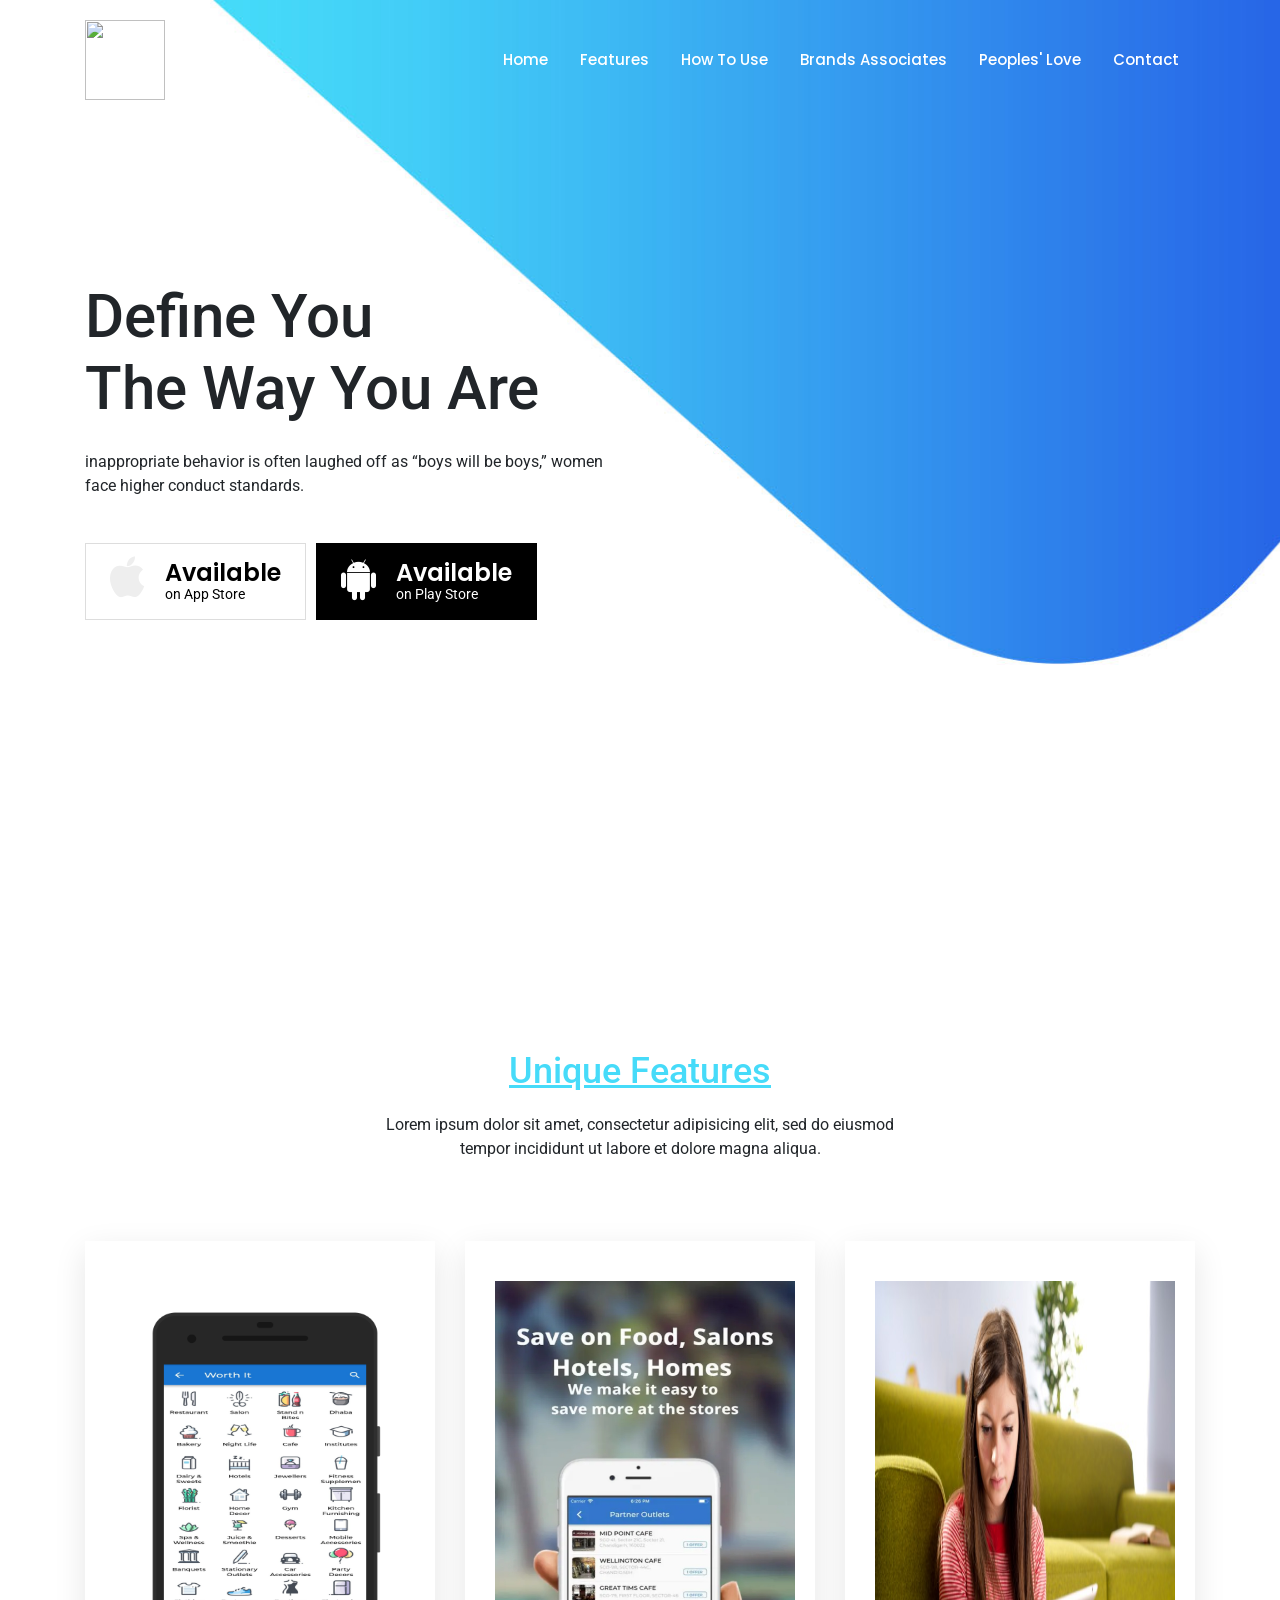
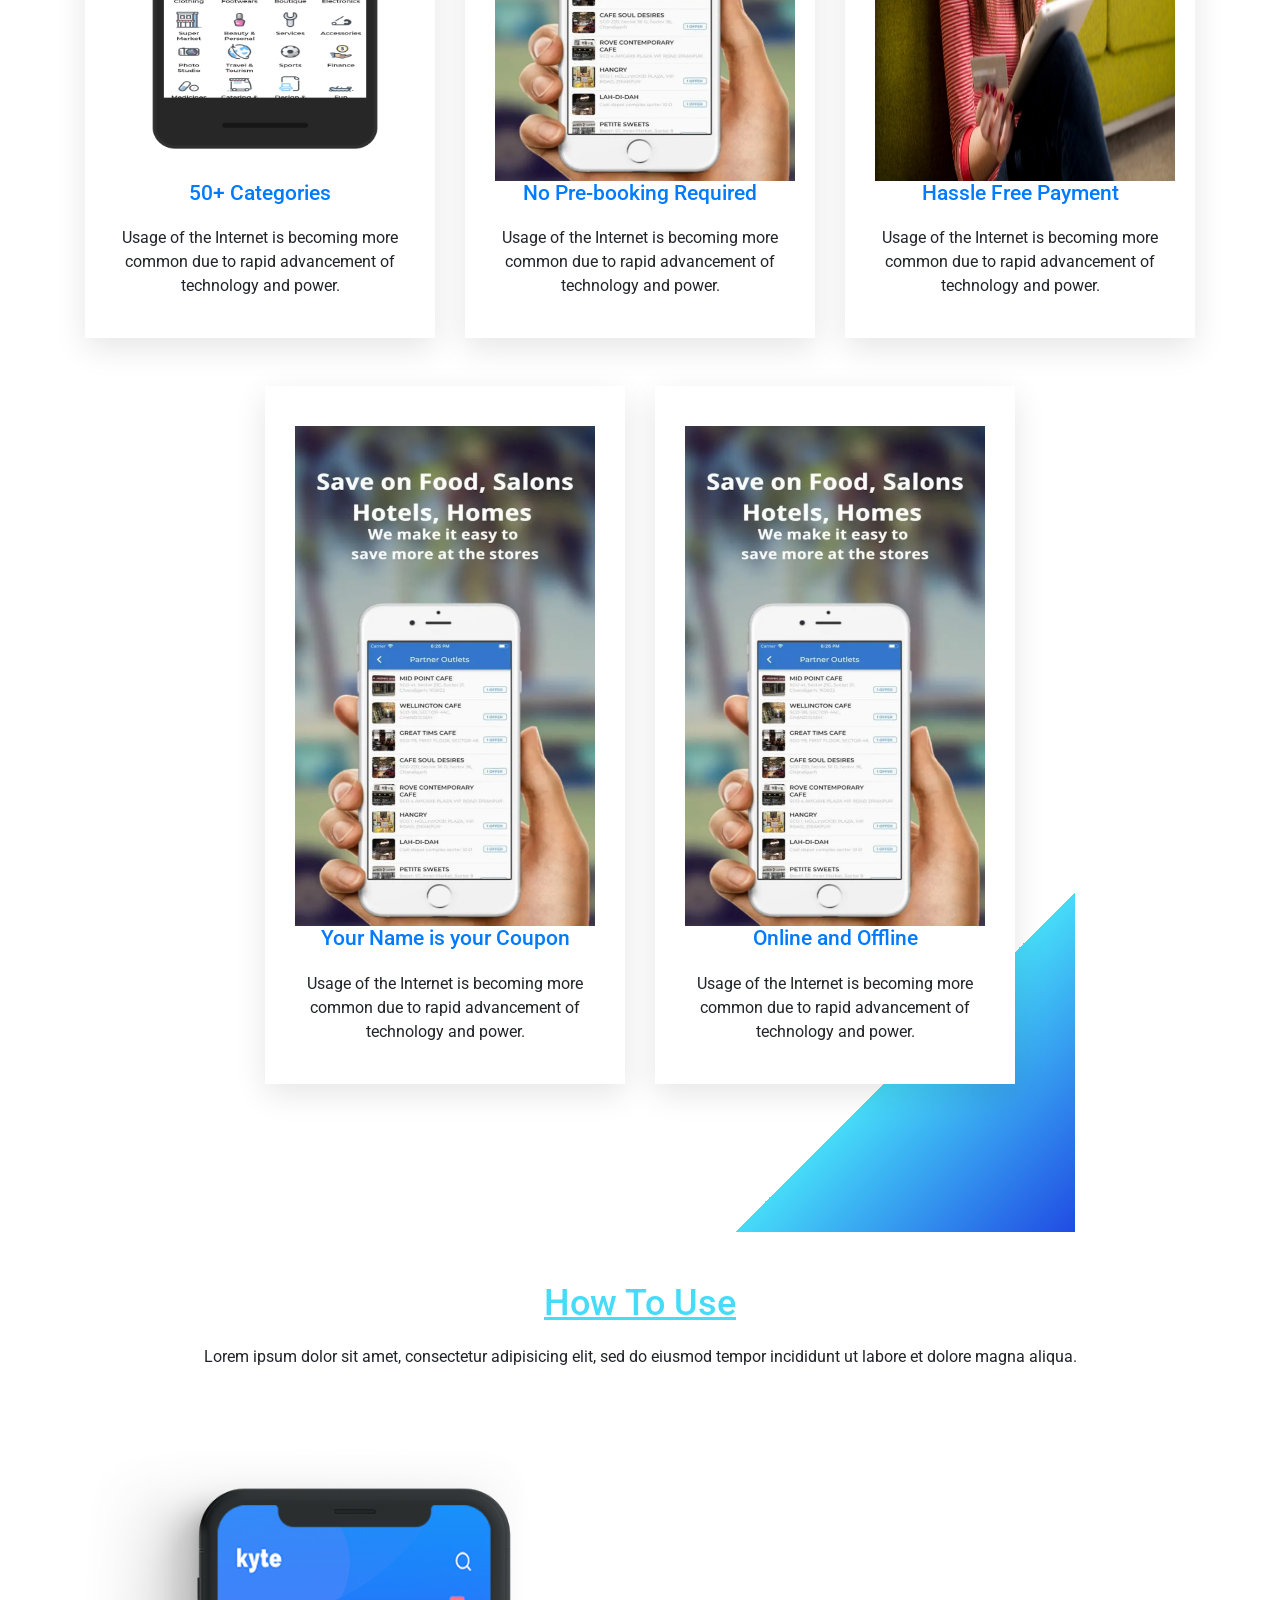
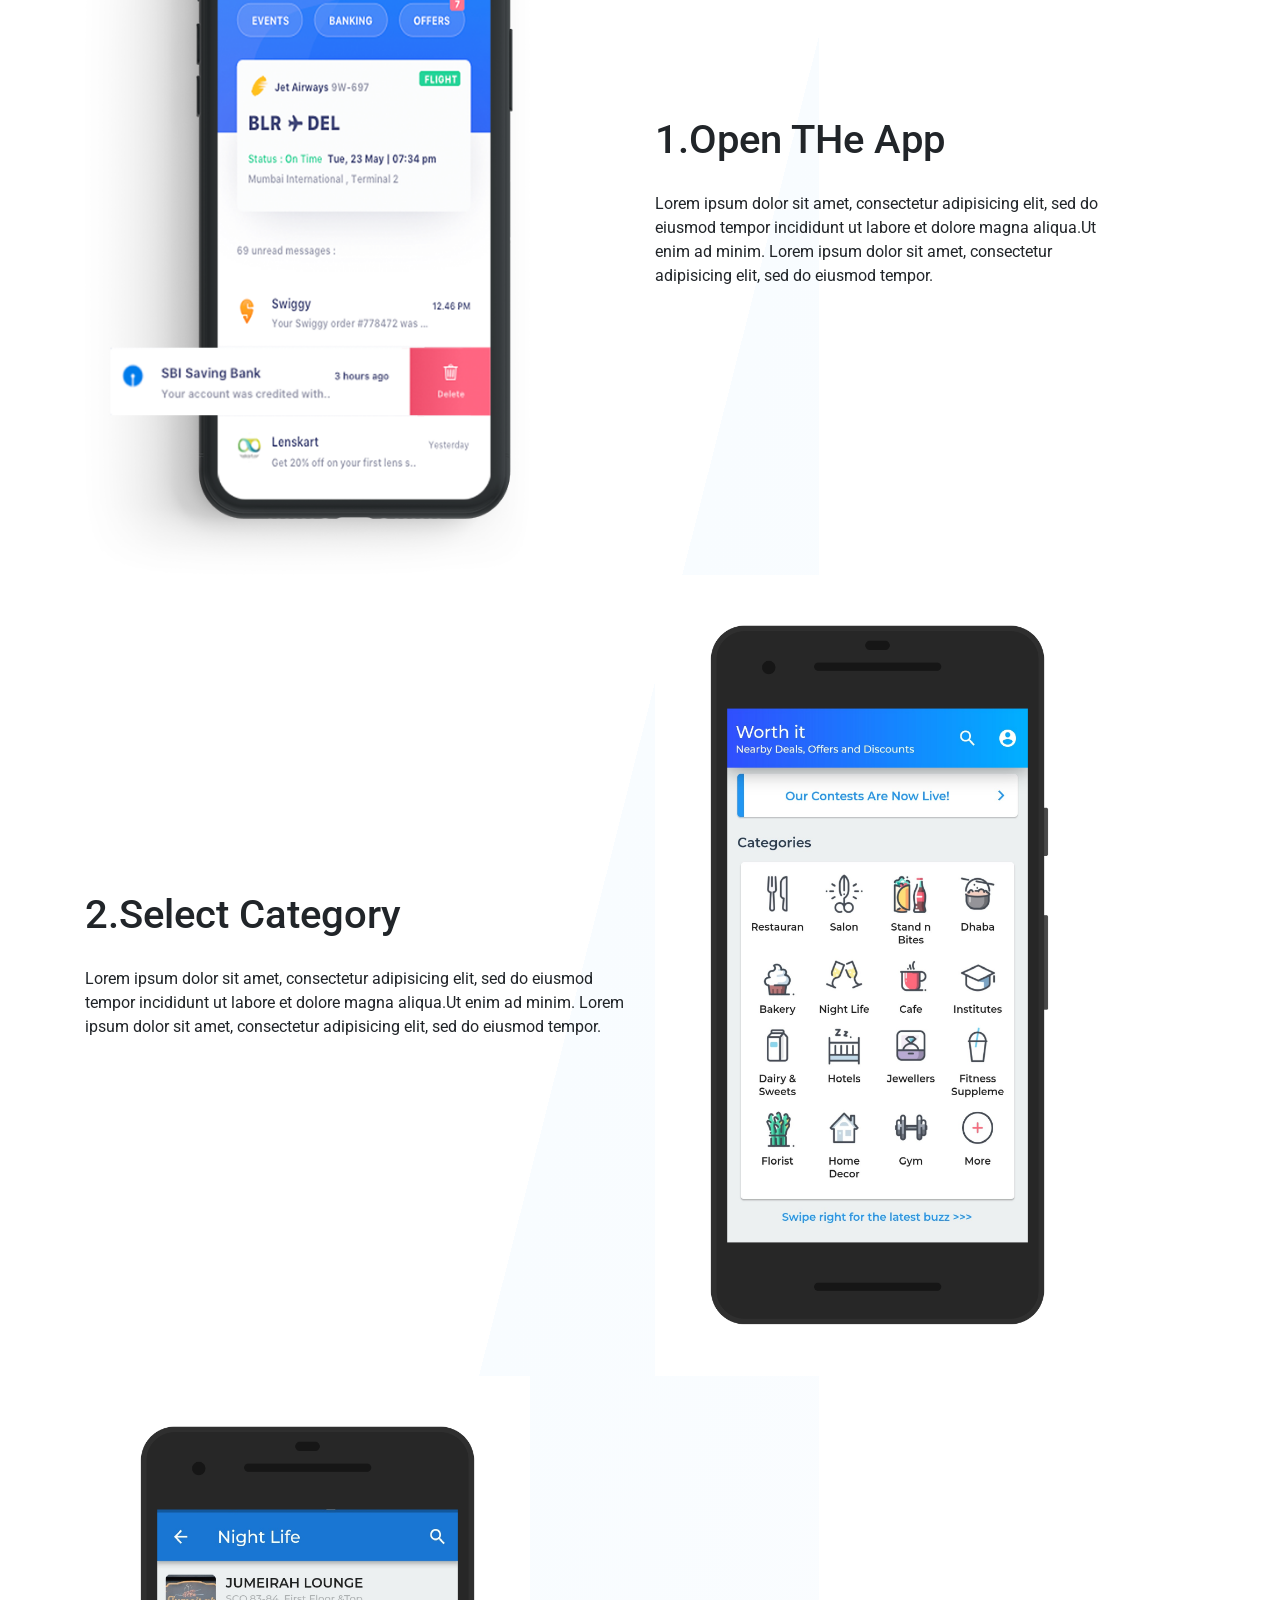
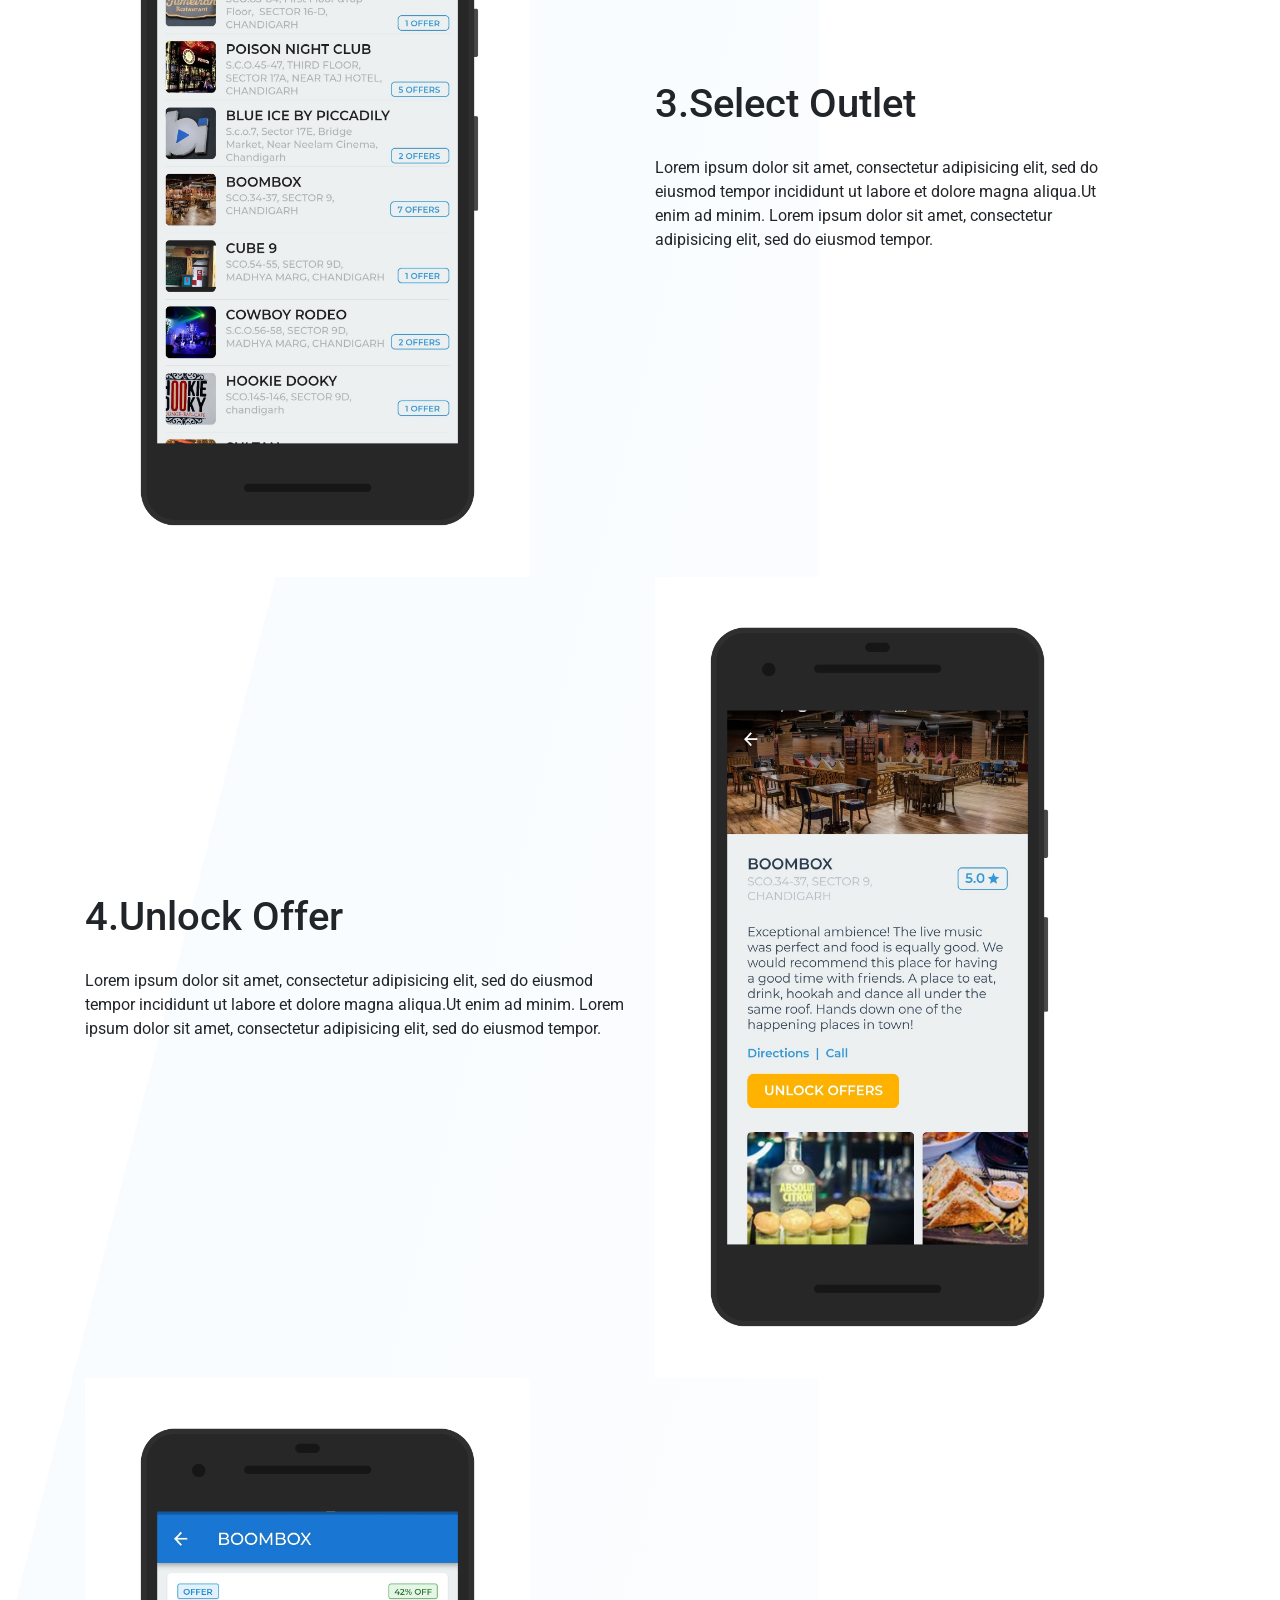
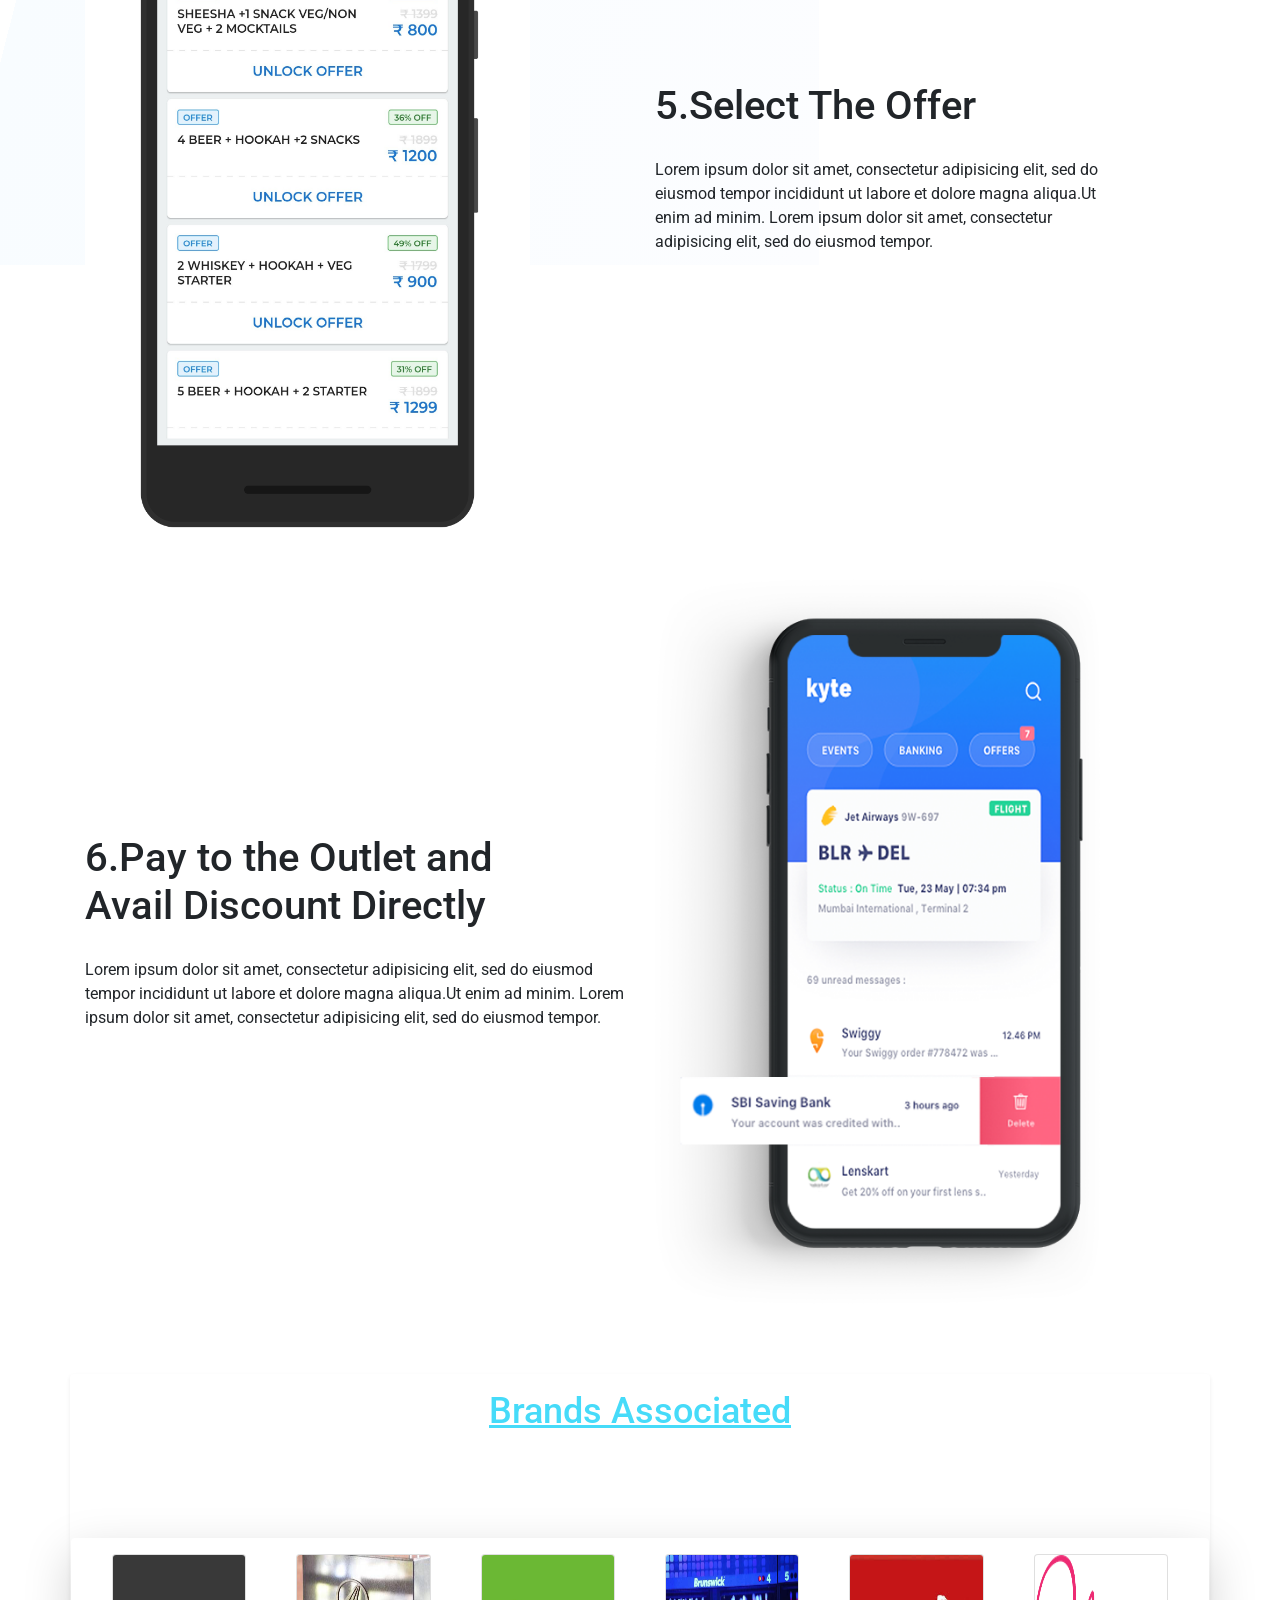
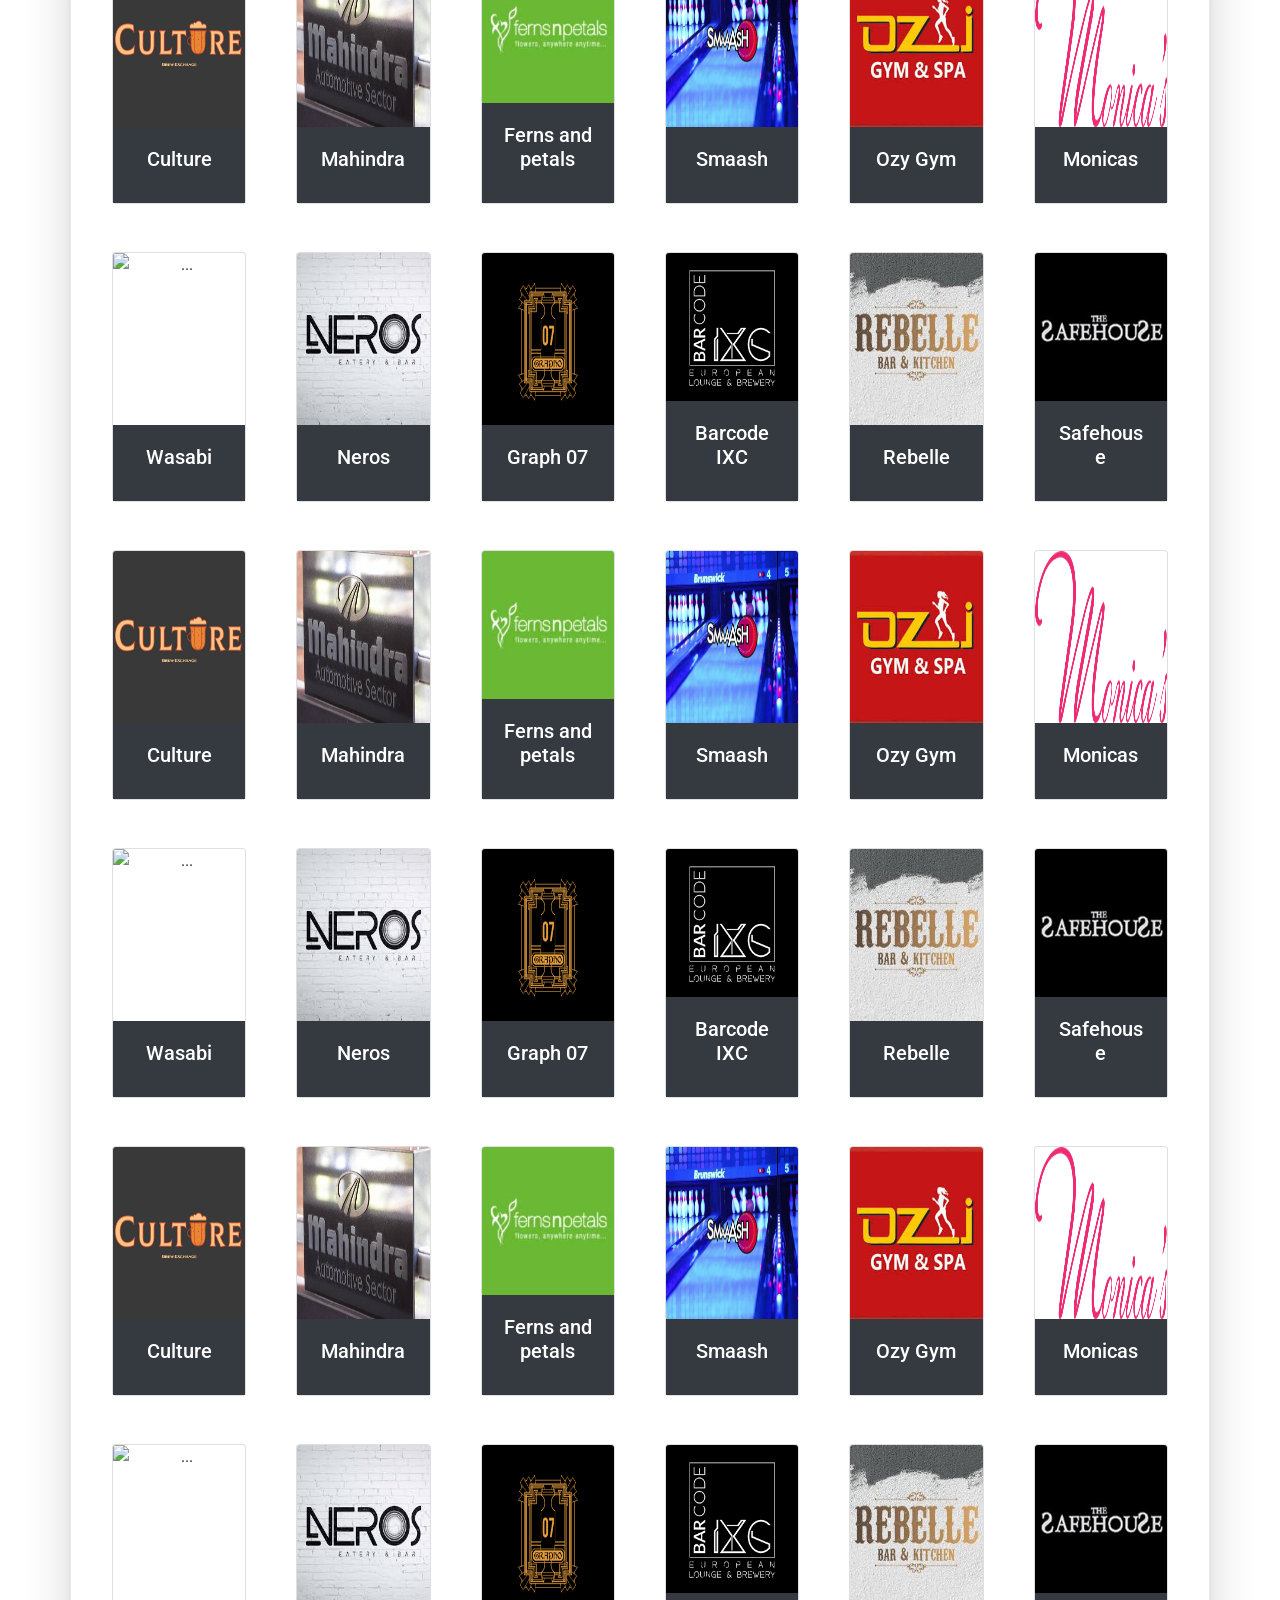
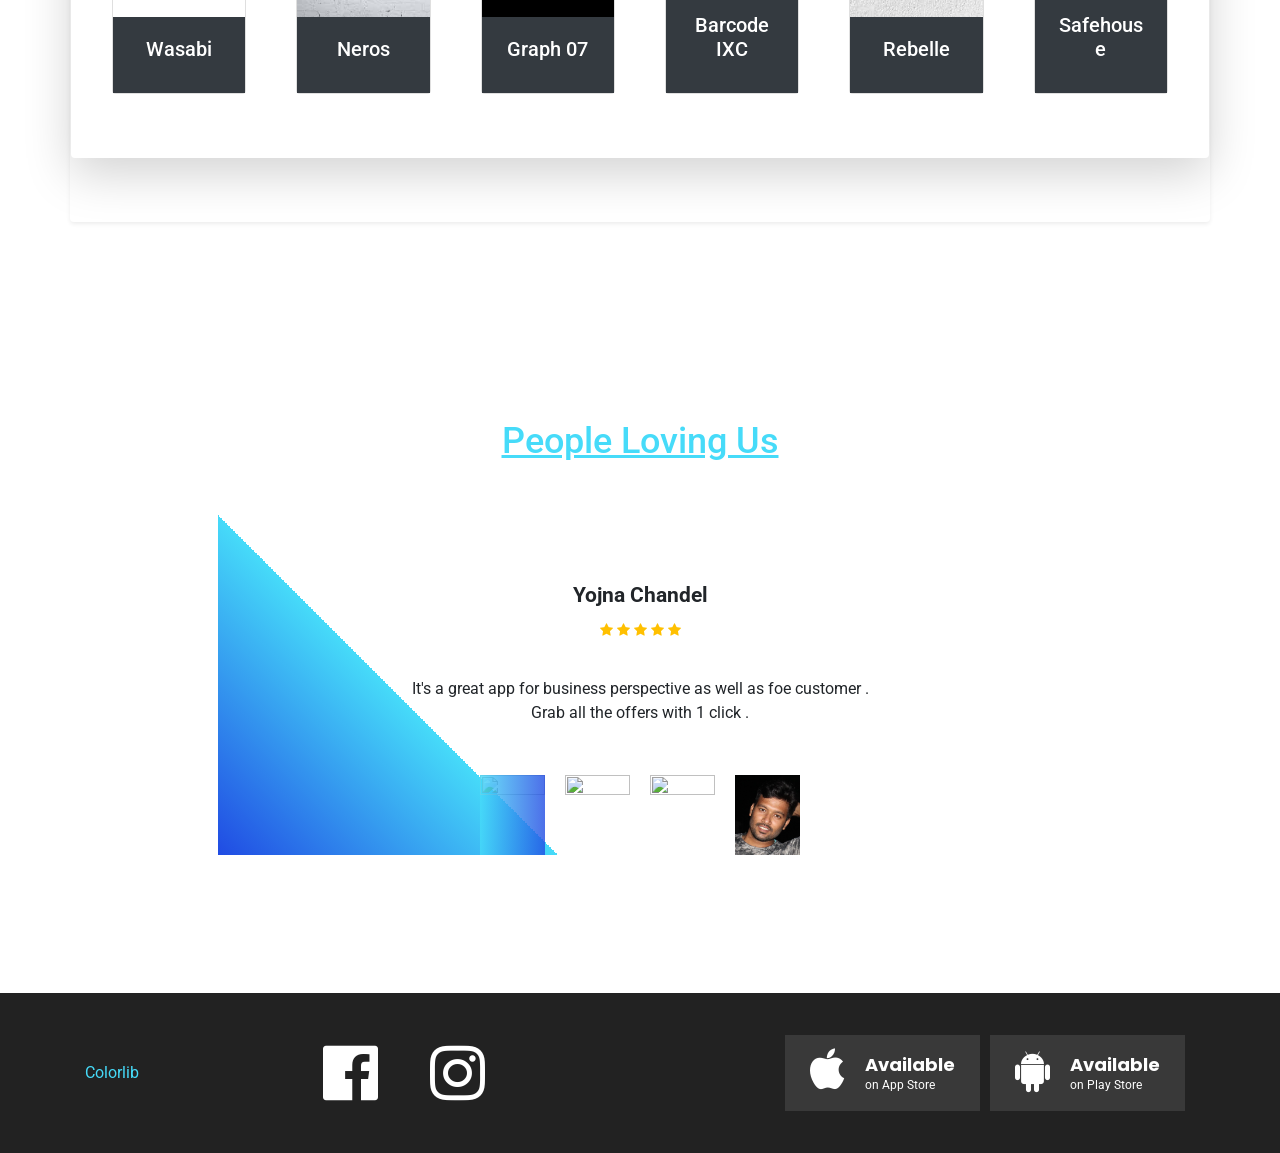
==== worthIt/index.html @ 3f84cde2 "frontend completed" ====
<!DOCTYPE html>
<html lang="zxx" class="no-js">

<head>
	<!-- Mobile Specific Meta -->
	<meta name="viewport" content="width=device-width, initial-scale=1, shrink-to-fit=no">
	<!-- Favicon-->
	<link rel="shortcut icon" href="img/fav.png">
	<!-- Author Meta -->
	<meta name="author" content="codepixer">
	<!-- Meta Description -->
	<meta name="description" content="">
	<!-- Meta Keyword -->
	<meta name="keywords" content="">
	<!-- meta character set -->
	<meta charset="UTF-8">
	<!-- Site Title -->
	<title>Worth-IT</title>

<!--	<link rel="stylesheet" type="text/css" href="css/bootstrap.min.css">-->

	<link rel="stylesheet" href="css/main.css">
	 <link rel="stylesheet" type="text/css" href="css/style.css"> 

	<link href="https://fonts.googleapis.com/css?family=Poppins:400,600|Roboto:400,400i,500" rel="stylesheet">
	<!--
			CSS
			============================================= -->
	<link rel="stylesheet" href="css/linearicons.css">
	
	<link rel="stylesheet" href="css/font-awesome.min.css">
	<link rel="stylesheet" href="css/bootstrap.css">
	<link rel="stylesheet" href="css/magnific-popup.css">
	<link rel="stylesheet" href="css/nice-select.css">
	<link rel="stylesheet" href="css/hexagons.min.css">
	<link rel="stylesheet" href="css/owl.carousel.css">
	<link href="https://unpkg.com/aos@2.3.1/dist/aos.css" rel="stylesheet">
		
	
</head>

<body>
	<!-- start header Area -->
	<header id="header">
		<div class="container main-menu ">
			<div class="row align-items-center justify-content-between d-flex">
				<div id="logo">
					<a href="index.html"><img src="https://lh3.googleusercontent.com/XRn-EnJVuhqSf_JwxFqvT0fsU7m5wUDO0xUr_3Ny1YMfVPdSzUWj3wq_8ratyspDVg=s180-rw" height="80px" width="80px" alt="" title="" /></a>
				</div>
				<nav id="nav-menu-container">
					<ul class="nav-menu">
						<li class="menu-active"><a href="index.html">Home</a></li>
						<li><a href="#features">Features</a></li>
						<li><a href="#howtouse">How to Use</a></li>
						<li><a href="#brands">Brands Associates</a></li>
						<li><a href="#peoplelove">Peoples' Love</a></li>
						<li><a href="contact.html">Contact</a></li>
					</ul>
				</nav>
			</div>
		</div>
	</header>
	<!-- end header Area -->

	<!-- start banner Area -->
	<section class="home-banner-area">
		<div class="container">
			<div class="row fullscreen d-flex align-items-center justify-content-between">
				<div class="home-banner-content col-lg-6 col-md-6">
					<h1>
						Define You <br> The Way You Are
					</h1>
					<p>inappropriate behavior is often laughed off as “boys will be boys,” women face higher conduct standards.</p>
					<div class="download-button d-flex flex-row justify-content-start">
						<div class="buttons flex-row d-flex">
							<i class="fa fa-apple" aria-hidden="true"></i>
							<div class="desc">
								<a href="#">
									<p>
										<span>Available</span> <br>
										on App Store
									</p>
								</a>
							</div>
						</div>
						<div class="buttons dark flex-row d-flex">
							<i class="fa fa-android" aria-hidden="true"></i>
							<div class="desc">
								<a href="#">
									<p>
										<span>Available</span> <br>
										on Play Store
									</p>
								</a>
							</div>
						</div>
					</div>
				</div>
				<div class="banner-img col-lg-4 col-md-6">
					<img class="img-fluid" src="img/Home.png"  alt="">
				</div>
			</div>
		</div>
	</section>
	<!-- End banner Area -->

	<!-- Start fact Area -->
	<!-- <section class="fact-area">
		<div class="container">
			<div class="fact-box">
				<div class="row align-items-center">
					<div class="col single-fact">
						<h2>100K+</h2>
						<p>Total Downloads</p>
					</div>
					<div class="col single-fact">
						<h2>10K+</h2>
						<p>Positive Reviews</p>
					</div>
					<div class="col single-fact">
						<h2>50K+</h2>
						<p>Daily Visitors</p>
					</div>
					<div class="col single-fact">
						<h2>0.02%</h2>
						<p>Uninstallation Rate</p>
					</div>
					<div class="col single-fact">
						<h2>15K+</h2>
						<p>Pro User</p>
					</div>
				</div>
			</div>
		</div>
	</section> -->
	<!-- End fact Area -->

	<!-- Start feature Area -->
	<section id="features" class="feature-area section-gap-top" >
		<div class="container">
			<div class="row d-flex justify-content-center">
				<div class="col-lg-6">
					<div class="section-title text-center">
					<u>	<h2>Unique Features</h2></u>
						<p>Lorem ipsum dolor sit amet, consectetur adipisicing elit, sed do eiusmod tempor incididunt ut labore et dolore
							magna aliqua.
						</p>
					</div>
				</div>
			</div>
			<div class="row">
				<div class="col-lg-4 col-md-6 mb-5">
					<div class="single-feature">
						<a href="#" class="title">
							<span><img src="photos/50+.png" height="500px" width="300px" alt="feature1"></span>
							<h3>50+ Categories</h3>
						</a>
						<p>
							Usage of the Internet is becoming more common due to rapid advancement of technology and power.
						</p>
					</div>
				</div>
				<div class="col-lg-4 col-md-6 mb-5">
					<div class="single-feature">
						<a href="#" class="title">
							<span><img src="img/feature1.jpg" height="500px" width="300px" alt="feature1"></span>
							<h3>No Pre-booking Required</h3>
						</a>
						<p>
							Usage of the Internet is becoming more common due to rapid advancement of technology and power.
						</p>
					</div>
				</div>

			
				<div class="col-lg-4 col-md-6 mb-5">
					<div class="single-feature">
						<a href="#" class="title">
							<span><img src="img/hassle.jpg" height="500px" width="300px" alt="feature1"></span>
						
							<h3>Hassle Free Payment</h3>
						</a>
						<p>
							Usage of the Internet is becoming more common due to rapid advancement of technology and power.
						</p>
					</div>
				</div>


  <div class="row justify-content-center">


<div class="col-lg-4 col-md-6 mb-5">
					<div class="single-feature">
						<a href="#" class="title">
							<span><img src="img/feature1.jpg" height="500px" width="300px" alt="feature1"></span>
							<h3>Your Name is your Coupon</h3>
						</a>
						<p>
							Usage of the Internet is becoming more common due to rapid advancement of technology and power.
						</p>
					</div>
				</div>
	




				<div class="col-lg-4 col-md-6 mb-5">
					<div class="single-feature">
						<a href="#" class="title">
							<span><img src="img/feature1.jpg" height="500px" width="300px" alt="feature1"></span>
							<h3>Online and Offline</h3>
						</a>
						<p>
							Usage of the Internet is becoming more common due to rapid advancement of technology and power.
						</p>
					</div>
				</div>

			</div>
	




			</div>
		</div>
	</section>
	<!-- End feature Area -->

	<!-- Start about Area -->
	<section class="about-area" id="howtouse">
		<div class="container">
			<div class="section-title text-center">
					<u>	<h2>How To Use</h2></u>
						<p>Lorem ipsum dolor sit amet, consectetur adipisicing elit, sed do eiusmod tempor incididunt ut labore et dolore
							magna aliqua.
						</p>
					</div>
			<div class="row align-items-center">
				<div class="col-lg-5 home-about-left">
					<img class="img-fluid" src="img/iphone.png" alt="feature">
				</div>
				<div class="offset-lg-1 col-lg-5 home-about-right">
					<h1>
						1.Open THe App
					</h1>
					<p>
						Lorem ipsum dolor sit amet, consectetur adipisicing elit, sed do eiusmod tempor incididunt ut labore et dolore
						magna aliqua.Ut
						enim ad minim. Lorem ipsum dolor sit amet, consectetur adipisicing elit, sed do eiusmod tempor.
					</p>
				<!-- 	<a class="primary-btn text-uppercase" href="#">Get Details</a> -->
				</div>
				<div class="col-lg-6 home-about-right home-about-right2">
					<h1>
						2.Select Category
					</h1>
					<p>
						Lorem ipsum dolor sit amet, consectetur adipisicing elit, sed do eiusmod tempor incididunt ut labore et dolore
						magna aliqua.Ut
						enim ad minim. Lorem ipsum dolor sit amet, consectetur adipisicing elit, sed do eiusmod tempor.
					</p>
					<!-- <div class="download-button d-flex flex-row justify-content-start">
						<div class="buttons flex-row d-flex">
							<i class="fa fa-apple" aria-hidden="true"></i>
							<div class="desc">
								<a href="#">
									<p>
										<span>Available</span> <br>
										on App Store
									</p>
								</a>
							</div>
						</div>
						<div class="buttons dark flex-row d-flex">
							<i class="fa fa-android" aria-hidden="true"></i>
							<div class="desc">
								<a href="#">
									<p>
										<span>Available</span> <br>
										on Play Store
									</p>
								</a>
							</div>
						</div>
					</div> -->
				</div>
				<div class="col-lg-5 home-about-left">
					<img class="img-fluid" src="photos/categorychoose.png" alt="">
				</div>



<div class="col-lg-5 home-about-left">
					<img class="img-fluid" src="photos/nightlife.png" height="10px"  alt="feature">
				</div>
				<div class="offset-lg-1 col-lg-5 home-about-right">
					<h1>
						3.Select Outlet
					</h1>
					<p>
						Lorem ipsum dolor sit amet, consectetur adipisicing elit, sed do eiusmod tempor incididunt ut labore et dolore
						magna aliqua.Ut
						enim ad minim. Lorem ipsum dolor sit amet, consectetur adipisicing elit, sed do eiusmod tempor.
					</p>
				<!-- 	<a class="primary-btn text-uppercase" href="#">Get Details</a> -->
				</div>


				<div class="col-lg-6 home-about-right home-about-right2">
					<h1>
						4.Unlock Offer
					</h1>
					<p>
						Lorem ipsum dolor sit amet, consectetur adipisicing elit, sed do eiusmod tempor incididunt ut labore et dolore
						magna aliqua.Ut
						enim ad minim. Lorem ipsum dolor sit amet, consectetur adipisicing elit, sed do eiusmod tempor.
					</p>
					<!-- <div class="download-button d-flex flex-row justify-content-start">
						<div class="buttons flex-row d-flex">
							<i class="fa fa-apple" aria-hidden="true"></i>
							<div class="desc">
								<a href="#">
									<p>
										<span>Available</span> <br>
										on App Store
									</p>
								</a>
							</div>
						</div>
						<div class="buttons dark flex-row d-flex">
							<i class="fa fa-android" aria-hidden="true"></i>
							<div class="desc">
								<a href="#">
									<p>
										<span>Available</span> <br>
										on Play Store
									</p>
								</a>
							</div>
						</div>
					</div> -->
				</div>
				<div class="col-lg-5 home-about-left">
					<img class="img-fluid" src="photos/unlockoffer.png" alt="">
				</div>




<div class="col-lg-5 home-about-left">
					<img class="img-fluid" src="photos/selectoffer.png" height="10px"  alt="feature">
				</div>
				<div class="offset-lg-1 col-lg-5 home-about-right">
					<h1>
						5.Select The Offer
					</h1>
					<p>
						Lorem ipsum dolor sit amet, consectetur adipisicing elit, sed do eiusmod tempor incididunt ut labore et dolore
						magna aliqua.Ut
						enim ad minim. Lorem ipsum dolor sit amet, consectetur adipisicing elit, sed do eiusmod tempor.
					</p>
				<!-- 	<a class="primary-btn text-uppercase" href="#">Get Details</a> -->
				</div>


				<div class="col-lg-6 home-about-right home-about-right2">
					<h1>
						6.Pay to the Outlet and
						<br>Avail Discount Directly
					</h1>
					<p>
						Lorem ipsum dolor sit amet, consectetur adipisicing elit, sed do eiusmod tempor incididunt ut labore et dolore
						magna aliqua.Ut
						enim ad minim. Lorem ipsum dolor sit amet, consectetur adipisicing elit, sed do eiusmod tempor.
					</p>
					<!-- <div class="download-button d-flex flex-row justify-content-start">
						<div class="buttons flex-row d-flex">
							<i class="fa fa-apple" aria-hidden="true"></i>
							<div class="desc">
								<a href="#">
									<p>
										<span>Available</span> <br>
										on App Store
									</p>
								</a>
							</div>
						</div>
						<div class="buttons dark flex-row d-flex">
							<i class="fa fa-android" aria-hidden="true"></i>
							<div class="desc">
								<a href="#">
									<p>
										<span>Available</span> <br>
										on Play Store
									</p>
								</a>
							</div>
						</div>
					</div> -->
				</div>
				<div class="col-lg-5 home-about-left">
					<img class="img-fluid" src="img/iphone.png" alt="">
				</div>
				

			</div>
		</div>
	</section>
	<!-- End about Area -->

	<!-- Start about-video Area -->
<!-- 	<section class="about-video-area section-gap">
		<div class="vdo-bg">
			<div class="container">
				<div class="row align-items-center justify-content-center">
					<div class="col-lg-12 about-video-right justify-content-center align-items-center d-flex relative">
						<div class="overlay overlay-bg"></div>
						<a class="play-btn" href="https://www.youtube.com/watch?v=r-z6pAKqz2I"><img class="img-fluid mx-auto" src="img/play-btn.png"
							 alt=""></a>
					</div>
				</div>
			</div>
		</div>
	</section> -->
	<!-- End about-video Area -->




<!--starting the brands assoiates sectiion-->

<div class="container container-fluid shadow-sm p-3 mb-5 bg-white rounded" id ="brands">
	<div class="row d-flex justify-content-center">
				<div class="col-lg-6">
					<div class="section-title text-center">
						<u><h2>Brands Associated</h2></u>
					
					</div>
				</div>
			</div>
<br>
  <div class="row shadow-lg p-3 mb-5 bg-white rounded" >
  <div class="col-xs-6 col-sm-4 col-lg-2" data-aos="fade-right" data-aos-delay="600">
<div class="card text-center mb-5 zoomin" style="height: 250px" >
<img src="img/culture.png" class="card-img-top" alt="..." style="height: 180px">
  <div class="card-body bg-dark text-white">
    <h5 class="card-title ">Culture</h5>
  </div>
</div>
</div>

	
  <div class="col-xs-6 col-sm-4 col-lg-2" data-aos="fade-right" data-aos-delay="600">
<div class="card text-center mb-5 zoomin" style="height: 250px" >
<img src="img/Mahindra.jpeg" class="card-img-top" alt="..." style="height: 180px">
  <div class="card-body bg-dark text-white">
    <h5 class="card-title ">Mahindra</h5>
  </div>
</div>
</div>

	

  <div class="col-xs-6 col-sm-4 col-lg-2" data-aos="fade-up" data-aos-delay="600">
<div class="card text-center mb-5 zoomin" style="height: 250px">
<img src="img/fernsandpetals.jpg" class="card-img-top" alt="..."  style="height: 180px">
  <div class="card-body bg-dark text-white">
    <h5 class="card-title ">Ferns and petals</h5>
  </div>
</div>
</div>

	
  <div class="ccol-xs-6 col-sm-4 col-lg-2" data-aos="fade-up" data-aos-delay="600">
<div class="card text-center mb-5 zoomin" style="height: 250px" >
<img src="img/smaash.jpg" class="card-img-top" alt="..." style="height: 180px" >
  <div class="card-body bg-dark text-white">
    <h5 class="card-title ">Smaash</h5>
  </div>
</div>
</div>

	

  <div class="col-xs-6 col-sm-4 col-lg-2" data-aos="fade-left" data-aos-delay="600">
<div class="card text-center mb-5 zoomin" style="height: 250px">
<img src="img/ozigym.jpeg" class="card-img-top" alt="..." style="height: 180px">
  <div class="card-body bg-dark text-white">
    <h5 class="card-title ">Ozy Gym</h5>
  </div>
</div>
</div>

	

  <div class="col-xs-6 col-sm-4 col-lg-2" data-aos="fade-left" data-aos-delay="600">
<div class="card text-center mb-5 zoomin" style="height: 250px">
  <img src="img/monica.png" class="card-img-top" alt="..." style="height: 180px">
  <div class="card-body bg-dark text-white">
    <h5 class="card-title ">Monicas</h5>
  </div>
</div>
</div>

	 <div class="col-xs-6 col-sm-4 col-lg-2" data-aos="fade-left" data-aos-delay="600">
<div class="card text-center mb-5 zoomin" style="height: 250px">
  <img src="img/wasabi.png" class="card-img-top" alt="..." style="height: 180px">
  <div class="card-body bg-dark text-white">
    <h5 class="card-title ">Wasabi</h5>
  </div>
</div>
</div>


	<div class="col-xs-6 col-sm-4 col-lg-2"
  data-aos="fade-right"
     data-aos-delay="600"
    >
<div class="card text-center mb-5 zoomin" style="height: 250px" >
<img src="img/neros.jpeg" class="card-img-top" style="height: 180px" alt="...">
  <div class="card-body  bg-dark text-white">
    <h5 class="card-title">Neros</h5>
  </div>
</div>
</div>

	
  <div class="col-xs-6 col-sm-4 col-lg-2"
   data-aos="fade-up"
     data-aos-delay="600">
<div class="card text-center mb-5 zoomin" style="height: 250px" >
<img src="img/grapho.png" class="card-img-top" alt="..." style="height: 180px">
  <div class="card-body bg-dark text-white">
    <h5 class="card-title ">Graph 07</h5>
  </div>
</div>
</div>



	<div class="col-xs-6 col-sm-4 col-lg-2"
   data-aos="fade-up"
     data-aos-delay="600">
<div class="card text-center mb-5 zoomin" style="height: 250px">
 <img src="img/barcode.png" class="card-img-top" alt="..."  style="height: 180px">
  <div class="card-body bg-dark text-white">
    <h5 class="card-title ">Barcode IXC</h5>
  </div>
</div>
</div>




	<div class="col-xs-6 col-sm-4 col-lg-2"
   data-aos="fade-left"
     data-aos-delay="600">
<div class="card text-center mb-5 zoomin" style="height: 250px" >
<img src="img/rebelle.jpeg" class="card-img-top" alt="..." style="height: 180px" >
  <div class="card-body bg-dark text-white">
    <h5 class="card-title ">Rebelle</h5>
  </div>
</div>
</div>



<div class="col-xs-6 col-sm-4 col-lg-2"
   data-aos="fade-left"
     data-aos-delay="600">
<div class="card text-center mb-5 zoomin" style="height: 250px">
<img src="img/safehouse.jpeg" class="card-img-top" alt="..." style="height: 180px">
  <div class="card-body bg-dark text-white">
    <h5 class="card-title ">Safehouse</h5>
  </div>
</div>
</div>

<div class="col-xs-6 col-sm-4 col-lg-2" data-aos="fade-right" data-aos-delay="600">
<div class="card text-center mb-5 zoomin" style="height: 250px" >
<img src="img/culture.png" class="card-img-top" alt="..." style="height: 180px">
  <div class="card-body bg-dark text-white">
    <h5 class="card-title ">Culture</h5>
  </div>
</div>
</div>

	
  <div class="col-xs-6 col-sm-4 col-lg-2" data-aos="fade-right" data-aos-delay="600">
<div class="card text-center mb-5 zoomin" style="height: 250px" >
<img src="img/Mahindra.jpeg" class="card-img-top" alt="..." style="height: 180px">
  <div class="card-body bg-dark text-white">
    <h5 class="card-title ">Mahindra</h5>
  </div>
</div>
</div>

	

  <div class="col-xs-6 col-sm-4 col-lg-2" data-aos="fade-up" data-aos-delay="600">
<div class="card text-center mb-5 zoomin" style="height: 250px">
<img src="img/fernsandpetals.jpg" class="card-img-top" alt="..."  style="height: 180px">
  <div class="card-body bg-dark text-white">
    <h5 class="card-title ">Ferns and petals</h5>
  </div>
</div>
</div>

	
  <div class="ccol-xs-6 col-sm-4 col-lg-2" data-aos="fade-up" data-aos-delay="600">
<div class="card text-center mb-5 zoomin" style="height: 250px" >
<img src="img/smaash.jpg" class="card-img-top" alt="..." style="height: 180px" >
  <div class="card-body bg-dark text-white">
    <h5 class="card-title ">Smaash</h5>
  </div>
</div>
</div>

	

  <div class="col-xs-6 col-sm-4 col-lg-2" data-aos="fade-left" data-aos-delay="600">
<div class="card text-center mb-5 zoomin" style="height: 250px">
<img src="img/ozigym.jpeg" class="card-img-top" alt="..." style="height: 180px">
  <div class="card-body bg-dark text-white">
    <h5 class="card-title ">Ozy Gym</h5>
  </div>
</div>
</div>

	

  <div class="col-xs-6 col-sm-4 col-lg-2" data-aos="fade-left" data-aos-delay="600">
<div class="card text-center mb-5 zoomin" style="height: 250px">
  <img src="img/monica.png" class="card-img-top" alt="..." style="height: 180px">
  <div class="card-body bg-dark text-white">
    <h5 class="card-title ">Monicas</h5>
  </div>
</div>
</div>

	 <div class="col-xs-6 col-sm-4 col-lg-2" data-aos="fade-left" data-aos-delay="600">
<div class="card text-center mb-5 zoomin" style="height: 250px">
  <img src="img/wasabi.png" class="card-img-top" alt="..." style="height: 180px">
  <div class="card-body bg-dark text-white">
    <h5 class="card-title ">Wasabi</h5>
  </div>
</div>
</div>


	<div class="col-xs-6 col-sm-4 col-lg-2"
  data-aos="fade-right"
     data-aos-delay="600"
    >
<div class="card text-center mb-5 zoomin" style="height: 250px" >
<img src="img/neros.jpeg" class="card-img-top" style="height: 180px" alt="...">
  <div class="card-body  bg-dark text-white">
    <h5 class="card-title">Neros</h5>
  </div>
</div>
</div>

	
  <div class="col-xs-6 col-sm-4 col-lg-2"
   data-aos="fade-up"
     data-aos-delay="600">
<div class="card text-center mb-5 zoomin" style="height: 250px" >
<img src="img/grapho.png" class="card-img-top" alt="..." style="height: 180px">
  <div class="card-body bg-dark text-white">
    <h5 class="card-title ">Graph 07</h5>
  </div>
</div>
</div>



	<div class="col-xs-6 col-sm-4 col-lg-2"
   data-aos="fade-up"
     data-aos-delay="600">
<div class="card text-center mb-5 zoomin" style="height: 250px">
 <img src="img/barcode.png" class="card-img-top" alt="..."  style="height: 180px">
  <div class="card-body bg-dark text-white">
    <h5 class="card-title ">Barcode IXC</h5>
  </div>
</div>
</div>




	<div class="col-xs-6 col-sm-4 col-lg-2"
   data-aos="fade-left"
     data-aos-delay="600">
<div class="card text-center mb-5 zoomin" style="height: 250px" >
<img src="img/rebelle.jpeg" class="card-img-top" alt="..." style="height: 180px" >
  <div class="card-body bg-dark text-white">
    <h5 class="card-title ">Rebelle</h5>
  </div>
</div>
</div>



<div class="col-xs-6 col-sm-4 col-lg-2"
   data-aos="fade-left"
     data-aos-delay="600">
<div class="card text-center mb-5 zoomin" style="height: 250px">
<img src="img/safehouse.jpeg" class="card-img-top" alt="..." style="height: 180px">
  <div class="card-body bg-dark text-white">
    <h5 class="card-title ">Safehouse</h5>
  </div>
</div>
</div>


<div class="col-xs-6 col-sm-4 col-lg-2" data-aos="fade-right" data-aos-delay="600">
<div class="card text-center mb-5 zoomin" style="height: 250px" >
<img src="img/culture.png" class="card-img-top" alt="..." style="height: 180px">
  <div class="card-body bg-dark text-white">
    <h5 class="card-title ">Culture</h5>
  </div>
</div>
</div>

	
  <div class="col-xs-6 col-sm-4 col-lg-2" data-aos="fade-right" data-aos-delay="600">
<div class="card text-center mb-5 zoomin" style="height: 250px" >
<img src="img/Mahindra.jpeg" class="card-img-top" alt="..." style="height: 180px">
  <div class="card-body bg-dark text-white">
    <h5 class="card-title ">Mahindra</h5>
  </div>
</div>
</div>

	

  <div class="col-xs-6 col-sm-4 col-lg-2" data-aos="fade-up" data-aos-delay="600">
<div class="card text-center mb-5 zoomin" style="height: 250px">
<img src="img/fernsandpetals.jpg" class="card-img-top" alt="..."  style="height: 180px">
  <div class="card-body bg-dark text-white">
    <h5 class="card-title ">Ferns and petals</h5>
  </div>
</div>
</div>

	
  <div class="ccol-xs-6 col-sm-4 col-lg-2" data-aos="fade-up" data-aos-delay="600">
<div class="card text-center mb-5 zoomin" style="height: 250px" >
<img src="img/smaash.jpg" class="card-img-top" alt="..." style="height: 180px" >
  <div class="card-body bg-dark text-white">
    <h5 class="card-title ">Smaash</h5>
  </div>
</div>
</div>

	

  <div class="col-xs-6 col-sm-4 col-lg-2" data-aos="fade-left" data-aos-delay="600">
<div class="card text-center mb-5 zoomin" style="height: 250px">
<img src="img/ozigym.jpeg" class="card-img-top" alt="..." style="height: 180px">
  <div class="card-body bg-dark text-white">
    <h5 class="card-title ">Ozy Gym</h5>
  </div>
</div>
</div>

	

  <div class="col-xs-6 col-sm-4 col-lg-2" data-aos="fade-left" data-aos-delay="600">
<div class="card text-center mb-5 zoomin" style="height: 250px">
  <img src="img/monica.png" class="card-img-top" alt="..." style="height: 180px">
  <div class="card-body bg-dark text-white">
    <h5 class="card-title ">Monicas</h5>
  </div>
</div>
</div>

	 <div class="col-xs-6 col-sm-4 col-lg-2" data-aos="fade-left" data-aos-delay="600">
<div class="card text-center mb-5 zoomin" style="height: 250px">
  <img src="img/wasabi.png" class="card-img-top" alt="..." style="height: 180px">
  <div class="card-body bg-dark text-white">
    <h5 class="card-title ">Wasabi</h5>
  </div>
</div>
</div>


	<div class="col-xs-6 col-sm-4 col-lg-2"
  data-aos="fade-right"
     data-aos-delay="600"
    >
<div class="card text-center mb-5 zoomin" style="height: 250px" >
<img src="img/neros.jpeg" class="card-img-top" style="height: 180px" alt="...">
  <div class="card-body  bg-dark text-white">
    <h5 class="card-title">Neros</h5>
  </div>
</div>
</div>

	
  <div class="col-xs-6 col-sm-4 col-lg-2"
   data-aos="fade-up"
     data-aos-delay="600">
<div class="card text-center mb-5 zoomin" style="height: 250px" >
<img src="img/grapho.png" class="card-img-top" alt="..." style="height: 180px">
  <div class="card-body bg-dark text-white">
    <h5 class="card-title ">Graph 07</h5>
  </div>
</div>
</div>



	<div class="col-xs-6 col-sm-4 col-lg-2"
   data-aos="fade-up"
     data-aos-delay="600">
<div class="card text-center mb-5 zoomin" style="height: 250px">
 <img src="img/barcode.png" class="card-img-top" alt="..."  style="height: 180px">
  <div class="card-body bg-dark text-white">
    <h5 class="card-title ">Barcode IXC</h5>
  </div>
</div>
</div>




	<div class="col-xs-6 col-sm-4 col-lg-2"
   data-aos="fade-left"
     data-aos-delay="600">
<div class="card text-center mb-5 zoomin" style="height: 250px" >
<img src="img/rebelle.jpeg" class="card-img-top" alt="..." style="height: 180px" >
  <div class="card-body bg-dark text-white">
    <h5 class="card-title ">Rebelle</h5>
  </div>
</div>
</div>



<div class="col-xs-6 col-sm-4 col-lg-2"
   data-aos="fade-left"
     data-aos-delay="600">
<div class="card text-center mb-5 zoomin" style="height: 250px">
<img src="img/safehouse.jpeg" class="card-img-top" alt="..." style="height: 180px">
  <div class="card-body bg-dark text-white">
    <h5 class="card-title ">Safehouse</h5>
  </div>
</div>
</div>



</div>
</div>






	<!-- Start Testimonials Area -->
	<section class="testimonials-area section-gap-top" id="peoplelove">
		<div class="container">
			<div class="row d-flex justify-content-center">
				<div class="col-lg-6">
					<div class="section-title text-center">
					<u>	<h2>People Loving Us</h2></u>
						
					</div>
				</div>
			</div>
			<div class="testi-slider owl-carousel" data-slider-id="1">
				<div class="item">
					<div class="testi-item">
						
						<h4>Yojna Chandel</h4>
						<ul class="list">
							<li><a href="#"><i class="fa fa-star"></i></a></li>
							<li><a href="#"><i class="fa fa-star"></i></a></li>
							<li><a href="#"><i class="fa fa-star"></i></a></li>
							<li><a href="#"><i class="fa fa-star"></i></a></li>
							<li><a href="#"><i class="fa fa-star"></i></a></li>
						</ul>
						<div class="wow fadeIn" data-wow-duration="1s">
							<p>
								It's a great app for business perspective as well as foe customer .
								<br> Grab all the offers with 1 click . 
							</p>
						</div>
					</div>
				</div>
				<div class="item">
					<div class="testi-item">
					
						<h4>Ayush Pal</h4>
						<ul class="list">
							<li><a href="#"><i class="fa fa-star"></i></a></li>
							<li><a href="#"><i class="fa fa-star"></i></a></li>
							<li><a href="#"><i class="fa fa-star"></i></a></li>
							<li><a href="#"><i class="fa fa-star"></i></a></li>
							<li><a href="#"><i class="fa fa-star"></i></a></li>
						</ul>
						<div class="wow fadeIn" data-wow-duration="1s">
							<p>
							It's actually Worth It !!
							</p>
						</div>
					</div>
				</div>
				<div class="item">
					<div class="testi-item">
						
						<h4>Bhavya Shardha</h4>
						<ul class="list">
							<li><a href="#"><i class="fa fa-star"></i></a></li>
							<li><a href="#"><i class="fa fa-star"></i></a></li>
							<li><a href="#"><i class="fa fa-star"></i></a></li>
							<li><a href="#"><i class="fa fa-star"></i></a></li>
							<li><a href="#"><i class="fa fa-star"></i></a></li>
						</ul>
						<div class="wow fadeIn" data-wow-duration="1s">
							<p>
								Great App with variety of Offers truly making your experience WORTH IT!!
							</p>
						</div>
					</div>
				</div>
				<div class="item ">
					<div class="testi-item">
					
						<h4>Saurabh Bansal</h4>
						<ul class="list">
							<li><a href="#"><i class="fa fa-star"></i></a></li>
							<li><a href="#"><i class="fa fa-star"></i></a></li>
							<li><a href="#"><i class="fa fa-star"></i></a></li>
							<li><a href="#"><i class="fa fa-star"></i></a></li>
							<li><a href="#"><i class="fa fa-star"></i></a></li>
						</ul>
						<div class="wow fadeIn" data-wow-duration="1s">
							<p>
								Best app for all the tricity users as it provides great deals for almost all the best places . Highly Reccomendable .
							</p>
						</div>
					</div>
				</div>
			</div>
			<div class="owl-thumbs d-flex justify-content-center" data-slider-id="1">
				<div class="owl-thumb-item">
					<div>
						<img class="img-fluid" src="img/t2.png" width="65px" height="65px" alt="">
					</div>
					<div class="overlay overlay-grad"></div>
				</div>
				<div class="owl-thumb-item">
					<div>
						<img class="img-fluid" src="img/t3.png" width="65px" height="65px" alt="">
					</div>
					<div class="overlay overlay-grad"></div>
				</div>
				<div class="owl-thumb-item">
					<div>
						<img class="img-fluid" src="img/t4.png" width="65px" height="65px" alt="">
					</div>
					<div class="overlay overlay-grad"></div>
				</div>
				<div class="owl-thumb-item">
					<div>
						<img class="img-fluid" src="img/vin.jpg" width="65px" height="65px" alt="">
					</div>
					<div class="overlay overlay-grad"></div>
				</div>
			</div>
		</div>
	</section>
	<!-- End Testimonials Area -->

	<!-- Start Screenshot Area -->
	<!-- <section class="screenshot-area section-gap-top">
		<div class="container">
			<div class="row d-flex justify-content-center">
				<div class="col-lg-6">
					<div class="section-title text-center">
						<h2>Featured Screens</h2>
						<p>Lorem ipsum dolor sit amet, consectetur adipisicing elit, sed do eiusmod tempor incididunt ut labore et dolore
							magna aliqua.
						</p>
					</div>
				</div>
			</div>
			<div class="row">
				<div class="owl-carousel owl-screenshot">
					<div class="single-screenshot">
						<img class="img-fluid" src="img/screenshots/s1.jpg" alt="">
					</div>
					<div class="single-screenshot">
						<img class="img-fluid" src="img/screenshots/s2.jpg" alt="">
					</div>
					<div class="single-screenshot">
						<img class="img-fluid" src="img/screenshots/s3.jpg" alt="">
					</div>
					<div class="single-screenshot">
						<img class="img-fluid" src="img/screenshots/s4.jpg" alt="">
					</div>
				</div>
			</div>
		</div>
	</section> -->
	<!-- End Screenshot Area -->

	<!-- Start Pricing Area -->
	<!-- <section class="pricing-area">
		<div class="container">
			<div class="row d-flex justify-content-center">
				<div class="col-lg-6">
					<div class="section-title text-center">
						<h2>Suitable Pricing Plans</h2>
						<p>Lorem ipsum dolor sit amet, consectetur adipisicing elit, sed do eiusmod tempor incididunt ut labore et dolore
							magna aliqua.
						</p>
					</div>
				</div>
			</div>

			<div class="row">
				<div class="col-lg-4 col-md-6">
					<div class="single-price">
						<div class="top-sec d-flex justify-content-between">
							<div class="top-left">
								<h4>Standard</h4>
								<p>For the <br>individuals</p>
							</div>
							<div class="top-right">
								<h1>£199</h1>
							</div>
						</div>
						<div class="end-sec">
							<ul>
								<li>2.5 GB Free Photos</li>
								<li>Secure Online Transfer Indeed</li>
								<li>Unlimited Styles for interface</li>
								<li>Reliable Customer Service</li>
								<li>Manual Backup Provided</li>
							</ul>
							<button class="primary-btn price-btn mt-20">Purchase Plan</button>
						</div>
					</div>
				</div>
				<div class="col-lg-4 col-md-6">
					<div class="single-price">
						<div class="top-sec d-flex justify-content-between">
							<div class="top-left">
								<h4>Business</h4>
								<p>For <br>small Company</p>
							</div>
							<div class="top-right">
								<h1>£399</h1>
							</div>
						</div>
						<div class="end-sec">
							<ul>
								<li>2.5 GB Free Photos</li>
								<li>Secure Online Transfer Indeed</li>
								<li>Unlimited Styles for interface</li>
								<li>Reliable Customer Service</li>
								<li>Manual Backup Provided</li>
							</ul>
							<button class="primary-btn price-btn mt-20">Purchase Plan</button>
						</div>
					</div>
				</div>
				<div class="col-lg-4 col-md-6">
					<div class="single-price">
						<div class="top-sec d-flex justify-content-between">
							<div class="top-left">
								<h4>Ultimate</h4>
								<p>For <br>large Company</p>
							</div>
							<div class="top-right">
								<h1>£499</h1>
							</div>
						</div>
						<div class="end-sec">
							<ul>
								<li>2.5 GB Free Photos</li>
								<li>Secure Online Transfer Indeed</li>
								<li>Unlimited Styles for interface</li>
								<li>Reliable Customer Service</li>
								<li>Manual Backup Provided</li>
							</ul>
							<button class="primary-btn price-btn mt-20">Purchase Plan</button>
						</div>
					</div>
				</div>

			</div>
		</div>
	</section> -->
	<!-- End Pricing Area -->

	<br>
	<br>













	<!-- Start Footer Area -->
<!-- 	<footer class="footer-area " >
		<div class="container"> -->
		
				<!-- 
				<div class="col-lg-4 col-md-6 single-footer-widget">
				
					<p>You can trust us. we only send promo offers,</p>
					<div class="form-wrap" id="mc_embed_signup">
						<form target="_blank" action="https://spondonit.us12.list-manage.com/subscribe/post?u=1462626880ade1ac87bd9c93a&amp;id=92a4423d01"
						 method="get" class="form-inline">
							<input class="form-control" name="EMAIL" placeholder="Your Email Address" onfocus="this.placeholder = ''" onblur="this.placeholder = 'Your Email Address '"
							 required="" type="email">
							<button class="click-btn btn btn-default"><span class="lnr lnr-arrow-right"></span></button>
							<div style="position: absolute; left: -5000px;">
								<input name="b_36c4fd991d266f23781ded980_aefe40901a" tabindex="-1" value="" type="text">
							</div>

							<div class="info"></div>
						</form>
					</div>
				</div> -->

				<footer class="footer-area " >
		<div class="container">
		
			<div class="footer-bottom row align-items-center">
				<p class="footer-text m-0 col-lg-2 col-md-12"><!-- Link back to Colorlib can't be removed. Template is licensed under CC BY 3.0. -->
 <a href="https://colorlib.com" target="_blank">Colorlib</a>
<!-- Link back to Colorlib can't be removed. Template is licensed under CC BY 3.0. --></p>
<div class="col-lg-4">
  <a href="https://www.facebook.com/worthitchd/"><i class="fa fa-facebook-official text-white fa-4x m-5"></i></a>
 <a href="https://www.instagram.com/worthit_india/"> <i class="fa fa-instagram  text-white fa-4x" aria-hidden="true"></i></a>
</div>
				
	

			<div class="col-lg-6 col-md-6 social-link">
					<div class="download-button d-flex flex-row justify-content-end">
						<div class="buttons gray flex-row d-flex">
							<i class="fa fa-apple" aria-hidden="true"></i>
							<div class="desc">
								<a href="#">
									<p>
										<span>Available</span> <br>
										on App Store
									</p>
								</a>
							</div>
						</div>
						<div class="buttons gray flex-row d-flex">
							<i class="fa fa-android" aria-hidden="true"></i>
							<div class="desc">
								<a href="#">
									<p>
										<span>Available</span> <br>
										on Play Store
									</p>
								</a>
							</div>
						</div>
					</div>
				</div>


		</div>
	</footer>
	<!-- End Footer Area -->

	
	<script src="js/vendor/jquery-2.2.4.min.js"></script>
	<script src="https://cdnjs.cloudflare.com/ajax/libs/popper.js/1.12.9/umd/popper.min.js" integrity="sha384-ApNbgh9B+Y1QKtv3Rn7W3mgPxhU9K/ScQsAP7hUibX39j7fakFPskvXusvfa0b4Q"
	 crossorigin="anonymous"></script>
	<script src="js/tilt.jquery.min.js"></script>
	<script src="js/vendor/bootstrap.min.js"></script>
	<script type="text/javascript" src="https://maps.googleapis.com/maps/api/js?key=AIzaSyBhOdIF3Y9382fqJYt5I_sswSrEw5eihAA"></script>
	<script src="js/easing.min.js"></script>
	<script src="js/hoverIntent.js"></script>
	<script src="js/superfish.min.js"></script>
	<script src="js/jquery.ajaxchimp.min.js"></script>
	<script src="js/jquery.magnific-popup.min.js"></script>
	<script src="js/owl.carousel.min.js"></script>
	<script src="js/owl-carousel-thumb.min.js"></script>
	<script src="js/hexagons.min.js"></script>
	<script src="js/jquery.nice-select.min.js"></script>
	<script src="js/waypoints.min.js"></script>
	<script src="js/mail-script.js"></script>
	<script src="js/main.js"></script>
		
	<script src="https://unpkg.com/aos@2.3.1/dist/aos.js"></script>
  <script>
    AOS.init();
  </script>

</body>

</html>
---- worthIt/css/main.css ----
/*--------------------------- Color variations ----------------------*/
/* Medium Layout: 1280px */
/* Tablet Layout: 768px */
/* Mobile Layout: 320px */
/* Wide Mobile Layout: 480px */
/* =================================== */
/*  Basic Style 
/* =================================== */
::-moz-selection {
  /* Code for Firefox */
  background-color: #46dbf9;
  color: #fff; }

::selection {
  background-color: #46dbf9;
  color: #fff; }

::-webkit-input-placeholder {
  /* WebKit, Blink, Edge */
  color: #777777;
  font-weight: 300; }

:-moz-placeholder {
  /* Mozilla Firefox 4 to 18 */
  color: #777777;
  opacity: 1;
  font-weight: 300; }

::-moz-placeholder {
  /* Mozilla Firefox 19+ */
  color: #777777;
  opacity: 1;
  font-weight: 300; }

:-ms-input-placeholder {
  /* Internet Explorer 10-11 */
  color: #777777;
  font-weight: 300; }

::-ms-input-placeholder {
  /* Microsoft Edge */
  color: #777777;
  font-weight: 300; }

body {
  color: #777777;
  font-family: "Roboto", sans-serif;
  font-size: 16px;
  font-weight: 400;
  line-height: 1.625em;
  position: relative; }

ol, ul {
  margin: 0;
  padding: 0;
  list-style: none; }

select {
  display: block; }

figure {
  margin: 0; }

a {
  -webkit-transition: all 0.3s ease 0s;
  -moz-transition: all 0.3s ease 0s;
  -o-transition: all 0.3s ease 0s;
  transition: all 0.3s ease 0s; }

iframe {
  border: 0; }

a, a:focus, a:hover {
  text-decoration: none;
  outline: 0; }

.btn.active.focus,
.btn.active:focus,
.btn.focus,
.btn.focus:active,
.btn:active:focus,
.btn:focus {
  text-decoration: none;
  outline: 0; }

.card-panel {
  margin: 0;
  padding: 60px; }

/**
 *  Typography
 *
 **/
.btn i, .btn-large i, .btn-floating i, .btn-large i, .btn-flat i {
  font-size: 1em;
  line-height: inherit; }

.gray-bg {
  background: #f9f9ff; }

h1, h2, h3,
h4, h5, h6 {
  font-family: "Poppins", sans-serif;
  color: #222222;
  line-height: 1.2em !important;
  margin-bottom: 0;
  margin-top: 0;
  font-weight: 600; }

.h1, .h2, .h3,
.h4, .h5, .h6 {
  margin-bottom: 0;
  margin-top: 0;
  font-family: "Poppins", sans-serif;
  font-weight: 600;
  color: #222222; }

h1, .h1 {
  font-size: 36px; }

h2, .h2 {
  font-size: 30px; }

h3, .h3 {
  font-size: 24px; }

h4, .h4 {
  font-size: 18px; }

h5, .h5 {
  font-size: 16px; }

h6, .h6 {
  font-size: 14px;
  color: #222222; }

td, th {
  border-radius: 0px; }

/**
 * For modern browsers
 * 1. The space content is one way to avoid an Opera bug when the
 *    contenteditable attribute is included anywhere else in the document.
 *    Otherwise it causes space to appear at the top and bottom of elements
 *    that are clearfixed.
 * 2. The use of `table` rather than `block` is only necessary if using
 *    `:before` to contain the top-margins of child elements.
 */
.clear::before, .clear::after {
  content: " ";
  display: table; }
.clear::after {
  clear: both; }

.fz-11 {
  font-size: 11px; }

.fz-12 {
  font-size: 12px; }

.fz-13 {
  font-size: 13px; }

.fz-14 {
  font-size: 14px; }

.fz-15 {
  font-size: 15px; }

.fz-16 {
  font-size: 16px; }

.fz-18 {
  font-size: 18px; }

.fz-30 {
  font-size: 30px; }

.fz-48 {
  font-size: 48px !important; }

.fw100 {
  font-weight: 100; }

.fw300 {
  font-weight: 300; }

.fw400 {
  font-weight: 400 !important; }

.fw500 {
  font-weight: 500; }

.f700 {
  font-weight: 700; }

.fsi {
  font-style: italic; }

.mt-10 {
  margin-top: 10px; }

.mt-15 {
  margin-top: 15px; }

.mt-20 {
  margin-top: 20px; }

.mt-25 {
  margin-top: 25px; }

.mt-30 {
  margin-top: 30px; }

.mt-35 {
  margin-top: 35px; }

.mt-40 {
  margin-top: 40px; }

.mt-50 {
  margin-top: 50px; }

.mt-60 {
  margin-top: 60px; }

.mt-70 {
  margin-top: 70px; }

.mt-80 {
  margin-top: 80px; }

.mt-100 {
  margin-top: 100px; }

.mt-120 {
  margin-top: 120px; }

.mt-150 {
  margin-top: 150px; }

.ml-0 {
  margin-left: 0 !important; }

.ml-5 {
  margin-left: 5px !important; }

.ml-10 {
  margin-left: 10px; }

.ml-15 {
  margin-left: 15px; }

.ml-20 {
  margin-left: 20px; }

.ml-30 {
  margin-left: 30px; }

.ml-50 {
  margin-left: 50px; }

.mr-0 {
  margin-right: 0 !important; }

.mr-5 {
  margin-right: 5px !important; }

.mr-15 {
  margin-right: 15px; }

.mr-10 {
  margin-right: 10px; }

.mr-20 {
  margin-right: 20px; }

.mr-30 {
  margin-right: 30px; }

.mr-50 {
  margin-right: 50px; }

.mb-0 {
  margin-bottom: 0px; }

.mb-0-i {
  margin-bottom: 0px !important; }

.mb-5 {
  margin-bottom: 5px; }

.mb-10 {
  margin-bottom: 10px; }

.mb-15 {
  margin-bottom: 15px; }

.mb-20 {
  margin-bottom: 20px; }

.mb-25 {
  margin-bottom: 25px; }

.mb-30 {
  margin-bottom: 30px; }

.mb-40 {
  margin-bottom: 40px; }

.mb-50 {
  margin-bottom: 50px; }

.mb-60 {
  margin-bottom: 60px; }

.mb-70 {
  margin-bottom: 70px; }

.mb-80 {
  margin-bottom: 80px; }

.mb-90 {
  margin-bottom: 90px; }

.mb-100 {
  margin-bottom: 100px; }

.pt-0 {
  padding-top: 0px; }

.pt-10 {
  padding-top: 10px; }

.pt-15 {
  padding-top: 15px; }

.pt-20 {
  padding-top: 20px; }

.pt-25 {
  padding-top: 25px; }

.pt-30 {
  padding-top: 30px; }

.pt-40 {
  padding-top: 40px; }

.pt-50 {
  padding-top: 50px; }

.pt-60 {
  padding-top: 60px; }

.pt-70 {
  padding-top: 70px; }

.pt-80 {
  padding-top: 80px; }

.pt-90 {
  padding-top: 90px; }

.pt-100 {
  padding-top: 100px; }

.pt-120 {
  padding-top: 120px; }

.pt-150 {
  padding-top: 150px; }

.pt-170 {
  padding-top: 170px; }

.pb-0 {
  padding-bottom: 0px; }

.pb-10 {
  padding-bottom: 10px; }

.pb-15 {
  padding-bottom: 15px; }

.pb-20 {
  padding-bottom: 20px; }

.pb-25 {
  padding-bottom: 25px; }

.pb-30 {
  padding-bottom: 30px; }

.pb-40 {
  padding-bottom: 40px; }

.pb-50 {
  padding-bottom: 50px; }

.pb-60 {
  padding-bottom: 60px; }

.pb-70 {
  padding-bottom: 70px; }

.pb-80 {
  padding-bottom: 80px; }

.pb-90 {
  padding-bottom: 90px; }

.pb-100 {
  padding-bottom: 100px; }

.pb-120 {
  padding-bottom: 120px; }

.pb-150 {
  padding-bottom: 150px; }

.pr-30 {
  padding-right: 30px; }

.pl-30 {
  padding-left: 30px; }

.pl-90 {
  padding-left: 90px; }

.p-40 {
  padding: 40px; }

.float-left {
  float: left; }

.float-right {
  float: right; }

.text-italic {
  font-style: italic; }

.text-white {
  color: #fff; }

.text-black {
  color: #000; }

.transition {
  -webkit-transition: all 0.3s ease 0s;
  -moz-transition: all 0.3s ease 0s;
  -o-transition: all 0.3s ease 0s;
  transition: all 0.3s ease 0s; }

.section-full {
  padding: 100px 0; }

.section-half {
  padding: 75px 0; }

.text-center {
  text-align: center; }

.text-left {
  text-align: left; }

.text-rigth {
  text-align: right; }

.flex {
  display: -webkit-box;
  display: -webkit-flex;
  display: -moz-flex;
  display: -ms-flexbox;
  display: flex; }

.inline-flex {
  display: -webkit-inline-box;
  display: -webkit-inline-flex;
  display: -moz-inline-flex;
  display: -ms-inline-flexbox;
  display: inline-flex; }

.flex-grow {
  -webkit-box-flex: 1;
  -webkit-flex-grow: 1;
  -moz-flex-grow: 1;
  -ms-flex-positive: 1;
  flex-grow: 1; }

.flex-wrap {
  -webkit-flex-wrap: wrap;
  -moz-flex-wrap: wrap;
  -ms-flex-wrap: wrap;
  flex-wrap: wrap; }

.flex-left {
  -webkit-box-pack: start;
  -ms-flex-pack: start;
  -webkit-justify-content: flex-start;
  -moz-justify-content: flex-start;
  justify-content: flex-start; }

.flex-middle {
  -webkit-box-align: center;
  -ms-flex-align: center;
  -webkit-align-items: center;
  -moz-align-items: center;
  align-items: center; }

.flex-right {
  -webkit-box-pack: end;
  -ms-flex-pack: end;
  -webkit-justify-content: flex-end;
  -moz-justify-content: flex-end;
  justify-content: flex-end; }

.flex-top {
  -webkit-align-self: flex-start;
  -moz-align-self: flex-start;
  -ms-flex-item-align: start;
  align-self: flex-start; }

.flex-center {
  -webkit-box-pack: center;
  -ms-flex-pack: center;
  -webkit-justify-content: center;
  -moz-justify-content: center;
  justify-content: center; }

.flex-bottom {
  -webkit-align-self: flex-end;
  -moz-align-self: flex-end;
  -ms-flex-item-align: end;
  align-self: flex-end; }

.space-between {
  -webkit-box-pack: justify;
  -ms-flex-pack: justify;
  -webkit-justify-content: space-between;
  -moz-justify-content: space-between;
  justify-content: space-between; }

.space-around {
  -ms-flex-pack: distribute;
  -webkit-justify-content: space-around;
  -moz-justify-content: space-around;
  justify-content: space-around; }

.flex-column {
  -webkit-box-direction: normal;
  -webkit-box-orient: vertical;
  -webkit-flex-direction: column;
  -moz-flex-direction: column;
  -ms-flex-direction: column;
  flex-direction: column; }

.flex-cell {
  display: -webkit-box;
  display: -webkit-flex;
  display: -moz-flex;
  display: -ms-flexbox;
  display: flex;
  -webkit-box-flex: 1;
  -webkit-flex-grow: 1;
  -moz-flex-grow: 1;
  -ms-flex-positive: 1;
  flex-grow: 1; }

.display-table {
  display: table; }

.light {
  color: #fff; }

.dark {
  color: #000; }

.relative {
  position: relative; }

.overflow-hidden {
  overflow: hidden; }

.overlay {
  position: absolute;
  left: 0;
  right: 0;
  top: 0;
  bottom: 0; }

.container.fullwidth {
  width: 100%; }
.container.no-padding {
  padding-left: 0;
  padding-right: 0; }

.no-padding {
  padding: 0; }

.section-bg {
  background: #f9fafc; }

@media (max-width: 767px) {
  .no-flex-xs {
    display: block !important; } }

.row.no-margin {
  margin-left: 0;
  margin-right: 0; }

.section-gap {
  padding: 150px 0; }
  @media (max-width: 991px) {
    .section-gap {
      padding: 70px 0; } }

.section-gap-top {
  padding-top: 150px; }
  @media (max-width: 991px) {
    .section-gap-top {
      padding-top: 70px; } }

.section-gap-bottom {
  padding-bottom: 150px; }
  @media (max-width: 991px) {
    .section-gap-bottom {
      padding-bottom: 70px; } }

.margin-gap-bottom {
  margin-bottom: 150px; }
  @media (max-width: 991px) {
    .margin-gap-bottom {
      margin-bottom: 70px; } }

.section-title {
  margin-bottom: 80px; }
  @media (max-width: 991px) {
    .section-title {
      margin-bottom: 40px; } }
  .section-title h2 {
    margin-bottom: 20px;
    font-size: 36px; }
    @media (max-width: 413px) {
      .section-title h2 {
        font-size: 30px; } }
  .section-title p {
    font-size: 16px;
    margin-bottom: 0; }
    @media (max-width: 991.98px) {
      .section-title p br {
        display: none; } }

.alert-msg {
  color: #008000; }

.p1-gradient-bg, .buttons.gray:hover, .primary-btn, .feature-area .single-feature .title .lnr, .testimonials-area .owl-thumb-item.active .overlay-grad, .testimonials-area .owl-thumb-item .overlay-grad:hover, .single-price:hover .price-btn, .top-category-widget-area .single-cat-widget:hover .overlay-bg, .post-content-area .single-post .primary-btn:hover, .blog-pagination .page-item.active .page-link, .blog-pagination .page-link:hover, .widget-wrap .newsletter-widget .bbtns, .footer-area .single-footer-widget .click-btn, .footer-area .footer-bottom .footer-social a:hover {
  background-image: -moz-linear-gradient(0deg, #46dbf9 0%, #204be3 100%);
  background-image: -webkit-linear-gradient(0deg, #46dbf9 0%, #204be3 100%);
  background-image: -ms-linear-gradient(0deg, #46dbf9 0%, #204be3 100%);
  background-image: -o-linear-gradient(0deg, #46dbf9 0%, #204be3 100%); }

.p1-gradient-color {
  background: -moz-linear-gradient(0deg, #46dbf9 0%, #204be3 100%);
  background: -webkit-linear-gradient(0deg, #46dbf9 0%, #204be3 100%);
  background: -ms-linear-gradient(0deg, #46dbf9 0%, #204be3 100%);
  -webkit-background-clip: text;
  -webkit-text-fill-color: transparent; }

@media (max-width: 991px) {
  .download-button {
    -webkit-box-direction: normal !important;
    -webkit-box-orient: vertical !important;
    -webkit-flex-direction: column !important;
    -moz-flex-direction: column !important;
    -ms-flex-direction: column !important;
    flex-direction: column !important; } }
.buttons {
  padding: 20px 24px 8px;
  max-width: 225px;
  margin-right: 10px;
  border: 1px solid #dddddd;
  -webkit-transition: all 0.3s ease 0s;
  -moz-transition: all 0.3s ease 0s;
  -o-transition: all 0.3s ease 0s;
  transition: all 0.3s ease 0s;
  background-color: #fff;
  color: #000 !important; }
  @media (max-width: 991px) {
    .buttons:first-child {
      margin-bottom: 16px; } }
  .buttons i {
    font-size: 44px;
    padding-right: 20px;
    color: #eeeeee;
    margin-top: -8px; }
  .buttons:hover {
    cursor: pointer;
    box-shadow: 0px 10px 20px 0px rgba(0, 0, 0, 0.1);
    background-color: #46dbf9;
    color: #fff !important;
    border: 1px solid transparent; }
    .buttons:hover a {
      color: #fff; }
  .buttons a {
    color: #000; }
  .buttons p {
    margin-bottom: 8px !important;
    font-size: 14px;
    line-height: 18px;
    text-align: left; }
    .buttons p span {
      font-size: 24px;
      font-weight: 600;
      font-family: "Poppins", sans-serif; }
  .buttons.dark {
    background-color: #000;
    color: #fff !important;
    border: 1px solid #000; }
    .buttons.dark i {
      color: #fff; }
    .buttons.dark a {
      color: #fff; }
    .buttons.dark:hover {
      background-color: #46dbf9;
      border: 1px solid transparent; }
  .buttons.gray {
    background-color: #393939;
    color: #fff !important;
    border: 1px solid #393939; }
    .buttons.gray i {
      color: #fff; }
    .buttons.gray a {
      color: #fff; }
    .buttons.gray:hover {
      border: 1px solid transparent; }

.primary-btn {
  height: 50px;
  line-height: 50px;
  padding-left: 45px;
  padding-right: 45px;
  border-radius: 0px;
  border: 1px solid transparent;
  background-origin: border-box;
  color: #fff;
  display: inline-block;
  font-size: 13px;
  font-weight: 500;
  position: relative;
  -webkit-transition: all 0.3s ease 0s;
  -moz-transition: all 0.3s ease 0s;
  -o-transition: all 0.3s ease 0s;
  transition: all 0.3s ease 0s;
  cursor: pointer;
  position: relative; }
  .primary-btn:focus {
    outline: none; }
  .primary-btn:hover {
    background: transparent;
    color: #46dbf9;
    border-color: #46dbf9; }
  .primary-btn.white {
    border: 1px solid #fff;
    color: #fff; }
    .primary-btn.white:hover {
      background: #fff;
      color: #46dbf9; }

.white_bg_btn {
  display: inline-block;
  background: #f9f9ff;
  padding: 0px 35px;
  color: #222222;
  font-size: 13px;
  font-weight: 400;
  line-height: 34px;
  border-radius: 0px;
  outline: none !important;
  box-shadow: none !important;
  text-align: center;
  border: 1px solid #eeeeee;
  cursor: pointer;
  -webkit-transition: all 0.3s ease 0s;
  -moz-transition: all 0.3s ease 0s;
  -o-transition: all 0.3s ease 0s;
  transition: all 0.3s ease 0s; }
  .white_bg_btn:hover {
    background: #46dbf9;
    color: #fff;
    border: 1px solid #46dbf9; }

.overlay {
  position: absolute;
  left: 0;
  right: 0;
  top: 0;
  bottom: 0; }

.sample-text-area {
  background: #fff;
  padding: 100px 0 70px 0; }

.text-heading {
  margin-bottom: 30px;
  font-size: 24px; }

b, sup, sub, u, del {
  color: #46dbf9; }

h1 {
  font-size: 36px; }

h2 {
  font-size: 30px; }

h3 {
  font-size: 24px; }

h4 {
  font-size: 18px; }

h5 {
  font-size: 16px; }

h6 {
  font-size: 14px; }

h1, h2, h3, h4, h5, h6 {
  line-height: 1.5em; }

.typography h1, .typography h2, .typography h3, .typography h4, .typography h5, .typography h6 {
  color: #777777; }

.button-area {
  background: #fff; }
  .button-area .border-top-generic {
    padding: 70px 15px;
    border-top: 1px dotted #eee; }

.button-group-area .genric-btn {
  margin-right: 10px;
  margin-top: 10px; }
  .button-group-area .genric-btn:last-child {
    margin-right: 0; }

.genric-btn {
  display: inline-block;
  outline: none;
  line-height: 40px;
  padding: 0 30px;
  font-size: .8em;
  text-align: center;
  text-decoration: none;
  font-weight: 500;
  cursor: pointer;
  -webkit-transition: all 0.3s ease 0s;
  -moz-transition: all 0.3s ease 0s;
  -o-transition: all 0.3s ease 0s;
  transition: all 0.3s ease 0s; }
  .genric-btn:focus {
    outline: none; }
  .genric-btn.e-large {
    padding: 0 40px;
    line-height: 50px; }
  .genric-btn.large {
    line-height: 45px; }
  .genric-btn.medium {
    line-height: 30px; }
  .genric-btn.small {
    line-height: 25px; }
  .genric-btn.radius {
    border-radius: 3px; }
  .genric-btn.circle {
    border-radius: 20px; }
  .genric-btn.arrow {
    display: -webkit-inline-box;
    display: -ms-inline-flexbox;
    display: inline-flex;
    -webkit-box-align: center;
    -ms-flex-align: center;
    align-items: center; }
    .genric-btn.arrow span {
      margin-left: 10px; }
  .genric-btn.default {
    color: #222222;
    background: #f9f9ff;
    border: 1px solid transparent; }
    .genric-btn.default:hover {
      border: 1px solid #f9f9ff;
      background: #fff; }
  .genric-btn.default-border {
    border: 1px solid #f9f9ff;
    background: #fff; }
    .genric-btn.default-border:hover {
      color: #222222;
      background: #f9f9ff;
      border: 1px solid transparent; }
  .genric-btn.primary {
    color: #fff;
    background: #46dbf9;
    border: 1px solid transparent; }
    .genric-btn.primary:hover {
      color: #46dbf9;
      border: 1px solid #46dbf9;
      background: #fff; }
  .genric-btn.primary-border {
    color: #46dbf9;
    border: 1px solid #46dbf9;
    background: #fff; }
    .genric-btn.primary-border:hover {
      color: #fff;
      background: #46dbf9;
      border: 1px solid transparent; }
  .genric-btn.success {
    color: #fff;
    background: #4cd3e3;
    border: 1px solid transparent; }
    .genric-btn.success:hover {
      color: #4cd3e3;
      border: 1px solid #4cd3e3;
      background: #fff; }
  .genric-btn.success-border {
    color: #4cd3e3;
    border: 1px solid #4cd3e3;
    background: #fff; }
    .genric-btn.success-border:hover {
      color: #fff;
      background: #4cd3e3;
      border: 1px solid transparent; }
  .genric-btn.info {
    color: #fff;
    background: #38a4ff;
    border: 1px solid transparent; }
    .genric-btn.info:hover {
      color: #38a4ff;
      border: 1px solid #38a4ff;
      background: #fff; }
  .genric-btn.info-border {
    color: #38a4ff;
    border: 1px solid #38a4ff;
    background: #fff; }
    .genric-btn.info-border:hover {
      color: #fff;
      background: #38a4ff;
      border: 1px solid transparent; }
  .genric-btn.warning {
    color: #fff;
    background: #f4e700;
    border: 1px solid transparent; }
    .genric-btn.warning:hover {
      color: #f4e700;
      border: 1px solid #f4e700;
      background: #fff; }
  .genric-btn.warning-border {
    color: #f4e700;
    border: 1px solid #f4e700;
    background: #fff; }
    .genric-btn.warning-border:hover {
      color: #fff;
      background: #f4e700;
      border: 1px solid transparent; }
  .genric-btn.danger {
    color: #fff;
    background: #f44a40;
    border: 1px solid transparent; }
    .genric-btn.danger:hover {
      color: #f44a40;
      border: 1px solid #f44a40;
      background: #fff; }
  .genric-btn.danger-border {
    color: #f44a40;
    border: 1px solid #f44a40;
    background: #fff; }
    .genric-btn.danger-border:hover {
      color: #fff;
      background: #f44a40;
      border: 1px solid transparent; }
  .genric-btn.link {
    color: #222222;
    background: #f9f9ff;
    text-decoration: underline;
    border: 1px solid transparent; }
    .genric-btn.link:hover {
      color: #222222;
      border: 1px solid #f9f9ff;
      background: #fff; }
  .genric-btn.link-border {
    color: #222222;
    border: 1px solid #f9f9ff;
    background: #fff;
    text-decoration: underline; }
    .genric-btn.link-border:hover {
      color: #222222;
      background: #f9f9ff;
      border: 1px solid transparent; }
  .genric-btn.disable {
    color: #222222, 0.3;
    background: #f9f9ff;
    border: 1px solid transparent;
    cursor: not-allowed; }

.generic-blockquote {
  padding: 30px 50px 30px 30px;
  background: #f9f9ff;
  border-left: 2px solid #46dbf9; }

.progress-table-wrap {
  overflow-x: scroll; }

.progress-table {
  background: #f9f9ff;
  padding: 15px 0px 30px 0px;
  min-width: 800px; }
  .progress-table .serial {
    width: 11.83%;
    padding-left: 30px; }
  .progress-table .country {
    width: 28.07%; }
  .progress-table .visit {
    width: 19.74%; }
  .progress-table .percentage {
    width: 40.36%;
    padding-right: 50px; }
  .progress-table .table-head {
    display: flex; }
    .progress-table .table-head .serial, .progress-table .table-head .country, .progress-table .table-head .visit, .progress-table .table-head .percentage {
      color: #222222;
      line-height: 40px;
      text-transform: uppercase;
      font-weight: 500; }
  .progress-table .table-row {
    padding: 15px 0;
    border-top: 1px solid #edf3fd;
    display: flex; }
    .progress-table .table-row .serial, .progress-table .table-row .country, .progress-table .table-row .visit, .progress-table .table-row .percentage {
      display: flex;
      align-items: center; }
    .progress-table .table-row .country img {
      margin-right: 15px; }
    .progress-table .table-row .percentage .progress {
      width: 80%;
      border-radius: 0px;
      background: transparent; }
      .progress-table .table-row .percentage .progress .progress-bar {
        height: 5px;
        line-height: 5px; }
        .progress-table .table-row .percentage .progress .progress-bar.color-1 {
          background-color: #6382e6; }
        .progress-table .table-row .percentage .progress .progress-bar.color-2 {
          background-color: #e66686; }
        .progress-table .table-row .percentage .progress .progress-bar.color-3 {
          background-color: #f09359; }
        .progress-table .table-row .percentage .progress .progress-bar.color-4 {
          background-color: #73fbaf; }
        .progress-table .table-row .percentage .progress .progress-bar.color-5 {
          background-color: #73fbaf; }
        .progress-table .table-row .percentage .progress .progress-bar.color-6 {
          background-color: #6382e6; }
        .progress-table .table-row .percentage .progress .progress-bar.color-7 {
          background-color: #a367e7; }
        .progress-table .table-row .percentage .progress .progress-bar.color-8 {
          background-color: #e66686; }

.single-gallery-image {
  margin-top: 30px;
  background-repeat: no-repeat !important;
  background-position: center center !important;
  background-size: cover !important;
  height: 200px; }

.list-style {
  width: 14px;
  height: 14px; }

.unordered-list li {
  position: relative;
  padding-left: 30px;
  line-height: 1.82em !important; }
  .unordered-list li:before {
    content: "";
    position: absolute;
    width: 14px;
    height: 14px;
    border: 3px solid #46dbf9;
    background: #fff;
    top: 4px;
    left: 0;
    border-radius: 50%; }

.ordered-list {
  margin-left: 30px; }
  .ordered-list li {
    list-style-type: decimal-leading-zero;
    color: #46dbf9;
    font-weight: 500;
    line-height: 1.82em !important; }
    .ordered-list li span {
      font-weight: 300;
      color: #777777; }

.ordered-list-alpha li {
  margin-left: 30px;
  list-style-type: lower-alpha;
  color: #46dbf9;
  font-weight: 500;
  line-height: 1.82em !important; }
  .ordered-list-alpha li span {
    font-weight: 300;
    color: #777777; }

.ordered-list-roman li {
  margin-left: 30px;
  list-style-type: lower-roman;
  color: #46dbf9;
  font-weight: 500;
  line-height: 1.82em !important; }
  .ordered-list-roman li span {
    font-weight: 300;
    color: #777777; }

.single-input {
  display: block;
  width: 100%;
  line-height: 40px;
  border: none;
  outline: none;
  background: #f9f9ff;
  padding: 0 20px; }
  .single-input:focus {
    outline: none; }

.input-group-icon {
  position: relative; }
  .input-group-icon .icon {
    position: absolute;
    left: 20px;
    top: 0;
    line-height: 40px;
    z-index: 3; }
    .input-group-icon .icon i {
      color: #797979; }
  .input-group-icon .single-input {
    padding-left: 45px; }

.single-textarea {
  display: block;
  width: 100%;
  line-height: 40px;
  border: none;
  outline: none;
  background: #f9f9ff;
  padding: 0 20px;
  height: 100px;
  resize: none; }
  .single-textarea:focus {
    outline: none; }

.single-input-primary {
  display: block;
  width: 100%;
  line-height: 40px;
  border: 1px solid transparent;
  outline: none;
  background: #f9f9ff;
  padding: 0 20px; }
  .single-input-primary:focus {
    outline: none;
    border: 1px solid #46dbf9; }

.single-input-accent {
  display: block;
  width: 100%;
  line-height: 40px;
  border: 1px solid transparent;
  outline: none;
  background: #f9f9ff;
  padding: 0 20px; }
  .single-input-accent:focus {
    outline: none;
    border: 1px solid #eb6b55; }

.single-input-secondary {
  display: block;
  width: 100%;
  line-height: 40px;
  border: 1px solid transparent;
  outline: none;
  background: #f9f9ff;
  padding: 0 20px; }
  .single-input-secondary:focus {
    outline: none;
    border: 1px solid #f09359; }

.default-switch {
  width: 35px;
  height: 17px;
  border-radius: 8.5px;
  background: #f9f9ff;
  position: relative;
  cursor: pointer; }
  .default-switch input {
    position: absolute;
    left: 0;
    top: 0;
    right: 0;
    bottom: 0;
    width: 100%;
    height: 100%;
    opacity: 0;
    cursor: pointer; }
    .default-switch input + label {
      position: absolute;
      top: 1px;
      left: 1px;
      width: 15px;
      height: 15px;
      border-radius: 50%;
      background: #46dbf9;
      -webkit-transition: all 0.2s;
      -moz-transition: all 0.2s;
      -o-transition: all 0.2s;
      transition: all 0.2s;
      box-shadow: 0px 4px 5px 0px rgba(0, 0, 0, 0.2);
      cursor: pointer; }
    .default-switch input:checked + label {
      left: 19px; }

.primary-switch {
  width: 35px;
  height: 17px;
  border-radius: 8.5px;
  background: #f9f9ff;
  position: relative;
  cursor: pointer; }
  .primary-switch input {
    position: absolute;
    left: 0;
    top: 0;
    right: 0;
    bottom: 0;
    width: 100%;
    height: 100%;
    opacity: 0; }
    .primary-switch input + label {
      position: absolute;
      left: 0;
      top: 0;
      right: 0;
      bottom: 0;
      width: 100%;
      height: 100%; }
      .primary-switch input + label:before {
        content: "";
        position: absolute;
        left: 0;
        top: 0;
        right: 0;
        bottom: 0;
        width: 100%;
        height: 100%;
        background: transparent;
        border-radius: 8.5px;
        cursor: pointer;
        -webkit-transition: all 0.2s;
        -moz-transition: all 0.2s;
        -o-transition: all 0.2s;
        transition: all 0.2s; }
      .primary-switch input + label:after {
        content: "";
        position: absolute;
        top: 1px;
        left: 1px;
        width: 15px;
        height: 15px;
        border-radius: 50%;
        background: #fff;
        -webkit-transition: all 0.2s;
        -moz-transition: all 0.2s;
        -o-transition: all 0.2s;
        transition: all 0.2s;
        box-shadow: 0px 4px 5px 0px rgba(0, 0, 0, 0.2);
        cursor: pointer; }
    .primary-switch input:checked + label:after {
      left: 19px; }
    .primary-switch input:checked + label:before {
      background: #46dbf9; }

.confirm-switch {
  width: 35px;
  height: 17px;
  border-radius: 8.5px;
  background: #f9f9ff;
  position: relative;
  cursor: pointer; }
  .confirm-switch input {
    position: absolute;
    left: 0;
    top: 0;
    right: 0;
    bottom: 0;
    width: 100%;
    height: 100%;
    opacity: 0; }
    .confirm-switch input + label {
      position: absolute;
      left: 0;
      top: 0;
      right: 0;
      bottom: 0;
      width: 100%;
      height: 100%; }
      .confirm-switch input + label:before {
        content: "";
        position: absolute;
        left: 0;
        top: 0;
        right: 0;
        bottom: 0;
        width: 100%;
        height: 100%;
        background: transparent;
        border-radius: 8.5px;
        -webkit-transition: all 0.2s;
        -moz-transition: all 0.2s;
        -o-transition: all 0.2s;
        transition: all 0.2s;
        cursor: pointer; }
      .confirm-switch input + label:after {
        content: "";
        position: absolute;
        top: 1px;
        left: 1px;
        width: 15px;
        height: 15px;
        border-radius: 50%;
        background: #fff;
        -webkit-transition: all 0.2s;
        -moz-transition: all 0.2s;
        -o-transition: all 0.2s;
        transition: all 0.2s;
        box-shadow: 0px 4px 5px 0px rgba(0, 0, 0, 0.2);
        cursor: pointer; }
    .confirm-switch input:checked + label:after {
      left: 19px; }
    .confirm-switch input:checked + label:before {
      background: #4cd3e3; }

.primary-checkbox {
  width: 16px;
  height: 16px;
  border-radius: 3px;
  background: #f9f9ff;
  position: relative;
  cursor: pointer; }
  .primary-checkbox input {
    position: absolute;
    left: 0;
    top: 0;
    right: 0;
    bottom: 0;
    width: 100%;
    height: 100%;
    opacity: 0; }
    .primary-checkbox input + label {
      position: absolute;
      left: 0;
      top: 0;
      right: 0;
      bottom: 0;
      width: 100%;
      height: 100%;
      border-radius: 3px;
      cursor: pointer;
      border: 1px solid #f1f1f1; }
    .primary-checkbox input:checked + label {
      background: url(../img/elements/primary-check.png) no-repeat center center/cover;
      border: none; }

.confirm-checkbox {
  width: 16px;
  height: 16px;
  border-radius: 3px;
  background: #f9f9ff;
  position: relative;
  cursor: pointer; }
  .confirm-checkbox input {
    position: absolute;
    left: 0;
    top: 0;
    right: 0;
    bottom: 0;
    width: 100%;
    height: 100%;
    opacity: 0; }
    .confirm-checkbox input + label {
      position: absolute;
      left: 0;
      top: 0;
      right: 0;
      bottom: 0;
      width: 100%;
      height: 100%;
      border-radius: 3px;
      cursor: pointer;
      border: 1px solid #f1f1f1; }
    .confirm-checkbox input:checked + label {
      background: url(../img/elements/success-check.png) no-repeat center center/cover;
      border: none; }

.disabled-checkbox {
  width: 16px;
  height: 16px;
  border-radius: 3px;
  background: #f9f9ff;
  position: relative;
  cursor: pointer; }
  .disabled-checkbox input {
    position: absolute;
    left: 0;
    top: 0;
    right: 0;
    bottom: 0;
    width: 100%;
    height: 100%;
    opacity: 0; }
    .disabled-checkbox input + label {
      position: absolute;
      left: 0;
      top: 0;
      right: 0;
      bottom: 0;
      width: 100%;
      height: 100%;
      border-radius: 3px;
      cursor: pointer;
      border: 1px solid #f1f1f1; }
    .disabled-checkbox input:disabled {
      cursor: not-allowed;
      z-index: 3; }
    .disabled-checkbox input:checked + label {
      background: url(../img/elements/disabled-check.png) no-repeat center center/cover;
      border: none; }

.primary-radio {
  width: 16px;
  height: 16px;
  border-radius: 8px;
  background: #f9f9ff;
  position: relative;
  cursor: pointer; }
  .primary-radio input {
    position: absolute;
    left: 0;
    top: 0;
    right: 0;
    bottom: 0;
    width: 100%;
    height: 100%;
    opacity: 0; }
    .primary-radio input + label {
      position: absolute;
      left: 0;
      top: 0;
      right: 0;
      bottom: 0;
      width: 100%;
      height: 100%;
      border-radius: 8px;
      cursor: pointer;
      border: 1px solid #f1f1f1; }
    .primary-radio input:checked + label {
      background: url(../img/elements/primary-radio.png) no-repeat center center/cover;
      border: none; }

.confirm-radio {
  width: 16px;
  height: 16px;
  border-radius: 8px;
  background: #f9f9ff;
  position: relative;
  cursor: pointer; }
  .confirm-radio input {
    position: absolute;
    left: 0;
    top: 0;
    right: 0;
    bottom: 0;
    width: 100%;
    height: 100%;
    opacity: 0; }
    .confirm-radio input + label {
      position: absolute;
      left: 0;
      top: 0;
      right: 0;
      bottom: 0;
      width: 100%;
      height: 100%;
      border-radius: 8px;
      cursor: pointer;
      border: 1px solid #f1f1f1; }
    .confirm-radio input:checked + label {
      background: url(../img/elements/success-radio.png) no-repeat center center/cover;
      border: none; }

.disabled-radio {
  width: 16px;
  height: 16px;
  border-radius: 8px;
  background: #f9f9ff;
  position: relative;
  cursor: pointer; }
  .disabled-radio input {
    position: absolute;
    left: 0;
    top: 0;
    right: 0;
    bottom: 0;
    width: 100%;
    height: 100%;
    opacity: 0; }
    .disabled-radio input + label {
      position: absolute;
      left: 0;
      top: 0;
      right: 0;
      bottom: 0;
      width: 100%;
      height: 100%;
      border-radius: 8px;
      cursor: pointer;
      border: 1px solid #f1f1f1; }
    .disabled-radio input:disabled {
      cursor: not-allowed;
      z-index: 3; }
    .disabled-radio input:checked + label {
      background: url(../img/elements/disabled-radio.png) no-repeat center center/cover;
      border: none; }

.default-select {
  height: 40px; }
  .default-select .nice-select {
    border: none;
    border-radius: 0px;
    height: 40px;
    background: #f9f9ff;
    padding-left: 20px;
    padding-right: 40px; }
    .default-select .nice-select .list {
      margin-top: 0;
      border: none;
      border-radius: 0px;
      box-shadow: none;
      width: 100%;
      padding: 10px 0 10px 0px; }
      .default-select .nice-select .list .option {
        font-weight: 300;
        -webkit-transition: all 0.3s ease 0s;
        -moz-transition: all 0.3s ease 0s;
        -o-transition: all 0.3s ease 0s;
        transition: all 0.3s ease 0s;
        line-height: 28px;
        min-height: 28px;
        font-size: 12px;
        padding-left: 20px; }
        .default-select .nice-select .list .option.selected {
          color: #46dbf9;
          background: transparent; }
        .default-select .nice-select .list .option:hover {
          color: #46dbf9;
          background: transparent; }
  .default-select .current {
    margin-right: 50px;
    font-weight: 300; }
  .default-select .nice-select::after {
    right: 20px; }

.form-select {
  height: 40px;
  width: 100%; }
  .form-select .nice-select {
    border: none;
    border-radius: 0px;
    height: 40px;
    background: #f9f9ff;
    padding-left: 45px;
    padding-right: 40px;
    width: 100%; }
    .form-select .nice-select .list {
      margin-top: 0;
      border: none;
      border-radius: 0px;
      box-shadow: none;
      width: 100%;
      padding: 10px 0 10px 0px; }
      .form-select .nice-select .list .option {
        font-weight: 300;
        -webkit-transition: all 0.3s ease 0s;
        -moz-transition: all 0.3s ease 0s;
        -o-transition: all 0.3s ease 0s;
        transition: all 0.3s ease 0s;
        line-height: 28px;
        min-height: 28px;
        font-size: 12px;
        padding-left: 45px; }
        .form-select .nice-select .list .option.selected {
          color: #46dbf9;
          background: transparent; }
        .form-select .nice-select .list .option:hover {
          color: #46dbf9;
          background: transparent; }
  .form-select .current {
    margin-right: 50px;
    font-weight: 300; }
  .form-select .nice-select::after {
    right: 20px; }

/*--------------------------------------------------------------
# Header
--------------------------------------------------------------*/
.main-menu {
  padding-top: 20px; }
  .main-menu > .row {
    padding: 0 15px; }

#header {
  padding: 0px 0px 20px 0px;
  position: fixed;
  left: 0;
  top: 0;
  right: 0;
  transition: all 0.5s;
  z-index: 997; }

.header-scrolled {
  background: rgba(70, 219, 249, 0.9);
  transition: all 0.5s; }

@media (max-width: 673px) {
  #logo {
    margin-left: 20px; } }
#header #logo h1 {
  font-size: 34px;
  margin: 0;
  padding: 0;
  line-height: 1;
  font-weight: 700;
  letter-spacing: 3px; }

#header #logo h1 a,
#header #logo h1 a:hover {
  color: #fff;
  padding-left: 10px;
  border-left: 4px solid #46dbf9; }

#header #logo img {
  padding: 0;
  margin: 0; }

@media (max-width: 768px) {
  #header #logo h1 {
    font-size: 28px; }

  #header #logo img {
    max-height: 40px; } }
/*--------------------------------------------------------------
# Navigation Menu
--------------------------------------------------------------*/
/* Nav Menu Essentials */
.nav-menu,
.nav-menu * {
  margin: 0;
  padding: 0;
  list-style: none; }

.nav-menu ul {
  position: absolute;
  display: none;
  top: 100%;
  left: 0;
  z-index: 99;
  background: rgba(255, 255, 255, 0.9); }

.nav-menu li {
  position: relative;
  white-space: nowrap; }

.nav-menu > li {
  float: left; }

.nav-menu li:hover > ul,
.nav-menu li.sfHover > ul {
  display: block; }

.nav-menu ul ul {
  top: 0;
  left: 100%; }

.nav-menu ul li {
  min-width: 180px;
  text-align: left; }

/* Nav Menu Arrows */
.sf-arrows .sf-with-ul {
  padding-right: 30px; }

.sf-arrows .sf-with-ul:after {
  content: "\f107";
  position: absolute;
  right: 15px;
  font-family: FontAwesome;
  font-style: normal;
  font-weight: normal; }

.sf-arrows ul .sf-with-ul:after {
  content: "\f105"; }

/* Nav Meu Container */
#nav-menu-container {
  margin: 0; }

/* Nav Meu Styling */
.nav-menu a {
  padding: 0 18px;
  margin: 0 -2px;
  text-decoration: none;
  display: inline-block;
  color: #fff;
  font-weight: 500;
  font-size: 15px;
  font-family: "Poppins", sans-serif;
  text-transform: capitalize;
  outline: none; }
  .nav-menu a:last-child a {
    margin-right: 0;
    padding-right: 0; }

.nav-menu ul {
  margin: 24px 0 0 26px;
  padding: 10px;
  box-shadow: 0px 0px 30px rgba(127, 137, 161, 0.25);
  background: #fff; }

.nav-menu ul li {
  transition: 0.3s; }
  .nav-menu ul li > a {
    padding: 10px;
    color: #333;
    transition: 0.3s;
    display: block;
    font-size: 12px;
    text-transform: none; }
  .nav-menu ul li:hover a {
    color: #46dbf9; }

.nav-menu ul ul {
  margin: 0; }

/* Mobile Nav Toggle */
#mobile-nav-toggle {
  position: fixed;
  right: 15px;
  z-index: 999;
  top: 22px;
  border: 0;
  background: none;
  font-size: 24px;
  display: none;
  transition: all 0.4s;
  outline: none;
  cursor: pointer; }
  @media (max-width: 767px) {
    #mobile-nav-toggle {
      top: 22px; } }

#mobile-nav-toggle i {
  color: #fff;
  font-weight: 900; }

@media (max-width: 960px) {
  #mobile-nav-toggle {
    display: inline; }

  #nav-menu-container {
    display: none; } }
/* Mobile Nav Styling */
#mobile-nav {
  position: fixed;
  top: 0;
  padding-top: 18px;
  bottom: 0;
  z-index: 998;
  background: rgba(0, 0, 0, 0.8);
  left: -260px;
  width: 260px;
  overflow-y: auto;
  transition: 0.4s; }

#mobile-nav ul {
  padding: 0;
  margin: 0;
  list-style: none; }

#mobile-nav ul li {
  position: relative; }

#mobile-nav ul li a {
  color: #fff;
  font-size: 13px;
  text-transform: uppercase;
  overflow: hidden;
  padding: 10px 22px 10px 15px;
  position: relative;
  text-decoration: none;
  width: 100%;
  display: block;
  outline: none;
  font-weight: 700; }

#mobile-nav ul li a:hover {
  color: #fff; }

#mobile-nav ul li li {
  padding-left: 30px; }

#mobile-nav ul .menu-has-children i {
  position: absolute;
  right: 0;
  z-index: 99;
  padding: 15px;
  cursor: pointer;
  color: #fff; }

#mobile-nav ul .menu-has-children i.fa-chevron-up {
  color: #46dbf9; }

#mobile-nav ul .menu-has-children li a {
  text-transform: none; }

#mobile-nav ul .menu-item-active {
  color: #46dbf9; }

#mobile-body-overly {
  width: 100%;
  height: 100%;
  z-index: 997;
  top: 0;
  left: 0;
  position: fixed;
  background: rgba(0, 0, 0, 0.7);
  display: none; }

/* Mobile Nav body classes */
body.mobile-nav-active {
  overflow: hidden; }

body.mobile-nav-active #mobile-nav {
  left: 0; }

body.mobile-nav-active #mobile-nav-toggle {
  color: #fff; }

.home-banner-area {
  background: url(../img/home-banner-bg.jpg) center;
  background-size: cover; }
  .home-banner-area .banner-img {
    text-align: right; }
    @media (max-width: 1440px) {
      .home-banner-area .banner-img {
        text-align: left; }
        .home-banner-area .banner-img img {
          width: 60%; } }
    @media (max-width: 991px) {
      .home-banner-area .banner-img {
        text-align: center; } }
    @media (max-width: 767px) {
      .home-banner-area .banner-img {
        display: none; } }
  @media (max-width: 991px) {
    .home-banner-area .fullscreen {
      height: 700px !important; } }

.banner-area {
  background: url(../img/banner.jpg) center;
  background-size: cover; }
  .banner-area .banner-content {
    padding: 162px 0; }
    @media (max-width: 767px) {
      .banner-area .banner-content {
        padding: 150px 0 50px; } }
    @media (max-width: 767px) {
      .banner-area .banner-content > .col-lg-12.d-flex {
        display: block !important; } }
    .banner-area .banner-content .left-part h1 {
      margin-bottom: 15px; }
    .banner-area .banner-content .left-part p {
      max-width: 510px; }
    @media (max-width: 767px) {
      .banner-area .banner-content .right-part {
        margin-top: 100px; } }
    .banner-area .banner-content .right-part a {
      color: #fff;
      text-transform: uppercase;
      font-size: 14px; }
      @media (max-width: 767px) {
        .banner-area .banner-content .right-part a {
          color: #222222; } }
    .banner-area .banner-content .right-part span {
      margin: 0 10px;
      color: #fff;
      font-size: 14px; }
      @media (max-width: 767px) {
        .banner-area .banner-content .right-part span {
          color: #222222; } }

.home-banner-content h1 {
  font-size: 60px;
  margin-bottom: 25px; }
  @media (max-width: 991.98px) {
    .home-banner-content h1 {
      font-size: 36px; } }
  @media (max-width: 1199.98px) {
    .home-banner-content h1 {
      font-size: 35px; } }
  @media (max-width: 767px) {
    .home-banner-content h1 {
      margin-top: 50px; } }
.home-banner-content p {
  margin-bottom: 45px; }

.about-area {
  position: relative;
  padding: 150px 0 70px; }
  @media (max-width: 991px) {
    .about-area {
      padding: 20px 0 70px; } }
  .about-area .container:after {
    content: '';
    position: absolute;
    top: 10%;
    right: 36%;
    width: 68%;
    height: 68%;
    background: linear-gradient(to bottom right, transparent 0%, transparent 50%, #f8fcff 50%, #fcfdff 100%);
    background: -webkit-linear-gradient(to bottom right, transparent 0%, transparent 50%, #f8fcff 50%, #fcfdff 100%);
    background: -moz-linear-gradient(to bottom right, transparent 0%, transparent 50%, #f8fcff 50%, #fcfdff 100%);
    background: -ms-linear-gradient(to bottom right, transparent 0%, transparent 50%, #f8fcff 50%, #fcfdff 100%);
    background: -o-linear-gradient(to bottom right, transparent 0%, transparent 50%, #f8fcff 50%, #fcfdff 100%);
    z-index: -1; }
    @media (max-width: 991px) {
      .about-area .container:after {
        content: none; } }

.home-about-left img {
  width: 100%; }
  @media (max-width: 991px) {
    .home-about-left img {
      display: none; } }

.home-about-right h1 {
  padding: 20px 0; }
  @media (max-width: 413px) {
    .home-about-right h1 {
      font-size: 30px; }
      .home-about-right h1 br {
        display: none; } }
.home-about-right p {
  margin-bottom: 40px; }

@media (max-width: 991px) {
  .home-about-right2 {
    margin-top: 50px; } }

.about-video-area {
  position: relative; }
  .about-video-area .vdo-bg:before, .about-video-area .vdo-bg:after {
    content: '';
    position: absolute;
    top: 0;
    height: 100%;
    z-index: -1; }
  .about-video-area .vdo-bg:before {
    left: 0;
    width: 30%;
    background: #f1f9ff; }
  .about-video-area .vdo-bg:after {
    right: 0;
    width: 70%;
    background: #2f2f2f; }

.about-video-right {
  background: url(../img/video-bg.jpg) no-repeat center;
  background-size: cover;
  height: 645px; }
  .about-video-right .play-btn {
    z-index: 2; }

.feature-area {
  position: relative; }
  .feature-area:after {
    content: "";
    position: absolute;
    right: 16%;
    bottom: -100px;
    z-index: -1;
    width: 340px;
    height: 340px;
    background: linear-gradient(to bottom right, transparent 0%, transparent 50%, #46dbf9 50%, #204be3 100%);
    background: -webkit-linear-gradient(to bottom right, transparent 0%, transparent 50%, #46dbf9 50%, #204be3 100%);
    background: -moz-linear-gradient(to bottom right, transparent 0%, transparent 50%, #46dbf9 50%, #204be3 100%);
    background: -ms-linear-gradient(to bottom right, transparent 0%, transparent 50%, #46dbf9 50%, #204be3 100%);
    background: -o-linear-gradient(to bottom right, transparent 0%, transparent 50%, #46dbf9 50%, #204be3 100%); }
    @media (max-width: 991px) {
      .feature-area:after {
        display: none; } }
  .feature-area .single-feature {
    background: #fff;
    padding: 40px 30px;
    text-align: center;
    box-shadow: 0px 10px 30px rgba(0, 0, 0, 0.1); }
    @media (max-width: 991px) {
      .feature-area .single-feature {
        margin-bottom: 30px; } }
    .feature-area .single-feature h3 {
      -webkit-transition: all 0.3s ease 0s;
      -moz-transition: all 0.3s ease 0s;
      -o-transition: all 0.3s ease 0s;
      transition: all 0.3s ease 0s;
      font-size: 21px; }
    .feature-area .single-feature .title .lnr {
      color: #fff;
      font-weight: 600;
      font-size: 24px;
      padding: 30px;
      display: inline-block;
      margin-bottom: 40px; }
    .feature-area .single-feature p {
      margin-bottom: 0px;
      margin-top: 20px; }
    .feature-area .single-feature:hover {
      cursor: pointer; }
      .feature-area .single-feature:hover h3 {
        color: #46dbf9; }

.fact-area .fact-box {
  box-shadow: 0px 20px 50px rgba(153, 153, 153, 0.2); }

.single-fact {
  text-align: center;
  margin: 45px 0;
  padding: 8px 16px;
  border-right: 1px solid #ddd; }
  @media (max-width: 991px) {
    .single-fact {
      margin: 10px 0;
      padding: 8px 32px; } }
  .single-fact:last-child {
    border-right: 0; }
  .single-fact h2 {
    font-size: 36px;
    margin-bottom: 5px; }
    @media (max-width: 991px) {
      .single-fact h2 {
        font-size: 25px; } }
  .single-fact p {
    margin: 0;
    font-size: 14px; }

.testimonials-area {
  position: relative; }
  .testimonials-area.about-page .container::before {
    display: none; }
  .testimonials-area .container:before {
    content: "";
    position: absolute;
    left: 17%;
    bottom: 0;
    z-index: -1;
    width: 340px;
    height: 340px;
    background: linear-gradient(to bottom left, transparent 0%, transparent 50%, #46dbf9 50%, #204be3 100%);
    background: -webkit-linear-gradient(to bottom left, transparent 0%, transparent 50%, #46dbf9 50%, #204be3 100%);
    background: -moz-linear-gradient(to bottom left, transparent 0%, transparent 50%, #46dbf9 50%, #204be3 100%);
    background: -ms-linear-gradient(to bottom left, transparent 0%, transparent 50%, #46dbf9 50%, #204be3 100%);
    background: -o-linear-gradient(to bottom left, transparent 0%, transparent 50%, #46dbf9 50%, #204be3 100%); }
    @media (max-width: 991px) {
      .testimonials-area .container:before {
        display: none; } }
  .testimonials-area .owl-thumb-item {
    margin-right: 20px;
    position: relative; }
    .testimonials-area .owl-thumb-item:last-child {
      margin-right: 0; }
    .testimonials-area .owl-thumb-item.active .overlay-grad {
      opacity: .8; }
    .testimonials-area .owl-thumb-item .overlay-grad {
      -webkit-transition: all 0.3s ease 0s;
      -moz-transition: all 0.3s ease 0s;
      -o-transition: all 0.3s ease 0s;
      transition: all 0.3s ease 0s;
      cursor: pointer; }
      .testimonials-area .owl-thumb-item .overlay-grad:hover {
        opacity: .8; }

.testi-slider {
  margin: auto; }
  .testi-slider .testi-item {
    text-align: center; }
    .testi-slider .testi-item img { }

.testi-item {
  margin-bottom: 50px; }
  .testi-item h4 {
    font-size: 21px;
    font-weight: 700;
    margin-top: 40px;
    margin-bottom: 10px; }
  .testi-item .list {
    margin-bottom: 35px; }
    .testi-item .list li {
      display: inline-block; }
      .testi-item .list li a {
        color: #ffc000;
        font-size: 14px; }
  .testi-item p {
    max-width: 605px;
    margin: auto; }

.screenshot-area {
  position: relative; }
  .screenshot-area .container:after {
    content: '';
    position: absolute;
    top: 20%;
    left: 31%;
    width: 69%;
    height: 188%;
    background: linear-gradient(to bottom left, transparent 0%, transparent 50%, #f8fcff 50%, #fcfdff 100%);
    background: -webkit-linear-gradient(to bottom left, transparent 0%, transparent 50%, #f8fcff 50%, #fcfdff 100%);
    background: -moz-linear-gradient(to bottom left, transparent 0%, transparent 50%, #f8fcff 50%, #fcfdff 100%);
    background: -ms-linear-gradient(to bottom left, transparent 0%, transparent 50%, #f8fcff 50%, #fcfdff 100%);
    background: -o-linear-gradient(to bottom left, transparent 0%, transparent 50%, #f8fcff 50%, #fcfdff 100%);
    z-index: -1; }
    @media (max-width: 991px) {
      .screenshot-area .container:after {
        content: none; } }
  .screenshot-area .single-screenshot {
    cursor: pointer; }
    @media (max-width: 991px) {
      .screenshot-area .single-screenshot {
        margin-bottom: 30px; } }
    @media (max-width: 575px) {
      .screenshot-area .single-screenshot {
        padding: 30px;
        text-align: center; } }

.pricing-area {
  padding: 150px 0;
  position: relative; }
  @media (max-width: 991px) {
    .pricing-area {
      padding: 40px 0 70px; } }
  .pricing-area.pricing-page {
    padding-bottom: 0; }
    .pricing-area.pricing-page:after {
      display: none; }
  .pricing-area:after {
    content: "";
    position: absolute;
    right: 16%;
    bottom: 70px;
    z-index: -1;
    width: 340px;
    height: 340px;
    background: linear-gradient(to bottom right, transparent 0%, transparent 50%, #46dbf9 50%, #204be3 100%);
    background: -webkit-linear-gradient(to bottom right, transparent 0%, transparent 50%, #46dbf9 50%, #204be3 100%);
    background: -moz-linear-gradient(to bottom right, transparent 0%, transparent 50%, #46dbf9 50%, #204be3 100%);
    background: -ms-linear-gradient(to bottom right, transparent 0%, transparent 50%, #46dbf9 50%, #204be3 100%);
    background: -o-linear-gradient(to bottom right, transparent 0%, transparent 50%, #46dbf9 50%, #204be3 100%); }
    @media (max-width: 991px) {
      .pricing-area:after {
        display: none; } }

.single-price {
  background-color: #fff;
  text-align: center;
  box-shadow: 0px 10px 30px 0px rgba(0, 0, 0, 0.08); }
  @media (max-width: 991px) {
    .single-price {
      margin-bottom: 30px; } }
  .single-price .top-sec {
    border-bottom: 1px solid #eeeeee;
    padding: 40px 40px 22px 40px;
    text-align: left;
    -webkit-transition: all 0.3s ease 0s;
    -moz-transition: all 0.3s ease 0s;
    -o-transition: all 0.3s ease 0s;
    transition: all 0.3s ease 0s; }
    .single-price .top-sec br {
      display: none; }
    @media (max-width: 1024px) {
      .single-price .top-sec br {
        display: block; } }
  .single-price .end-sec {
    -webkit-transition: all 0.3s ease 0s;
    -moz-transition: all 0.3s ease 0s;
    -o-transition: all 0.3s ease 0s;
    transition: all 0.3s ease 0s;
    padding: 40px; }
    .single-price .end-sec ul li {
      margin-bottom: 20px; }
  .single-price .price-btn {
    background: #f9f9ff;
    color: #222222;
    border-radius: 0;
    box-shadow: none;
    border: 1px solid #dddddd;
    -webkit-transition: all 0.3s ease 0s;
    -moz-transition: all 0.3s ease 0s;
    -o-transition: all 0.3s ease 0s;
    transition: all 0.3s ease 0s; }
  .single-price:hover {
    cursor: pointer; }
    .single-price:hover .price-btn {
      color: #fff; }
  @media (max-width: 800px) {
    .single-price {
      margin-bottom: 30px; } }

.whole-wrap {
  background-color: #fff; }

.generic-banner {
  margin-top: 60px;
  background-color: #46dbf9;
  text-align: center; }
  .generic-banner .height {
    height: 600px; }
    @media (max-width: 767.98px) {
      .generic-banner .height {
        height: 400px; } }
  .generic-banner .generic-banner-content h2 {
    line-height: 1.2em;
    margin-bottom: 20px; }
    @media (max-width: 991.98px) {
      .generic-banner .generic-banner-content h2 br {
        display: none; } }
  .generic-banner .generic-banner-content p {
    text-align: center;
    font-size: 16px; }
    @media (max-width: 991.98px) {
      .generic-banner .generic-banner-content p br {
        display: none; } }

.generic-content h1 {
  font-weight: 600; }

.about-generic-area {
  background: #fff; }
  .about-generic-area p {
    margin-bottom: 20px; }

.white-bg {
  background: #fff; }

.section-top-border {
  padding: 50px 0;
  border-top: 1px dotted #eee; }

.switch-wrap {
  margin-bottom: 10px; }
  .switch-wrap p {
    margin: 0; }

.link-nav {
  margin-top: 10px; }

.about-content {
  margin-top: 120px;
  padding: 120px 0px;
  text-align: center; }
  .about-content h1 {
    font-size: 48px;
    font-weight: 600; }
  .about-content a {
    color: #fff;
    font-weight: 300;
    font-size: 14px; }
  .about-content .lnr {
    margin: 0px 10px;
    font-weight: 600; }

.aboutus-about {
  background: #fff !important; }

.aboutus-cat {
  background: #f9f9ff !important; }

.aboutus-feedback {
  background: #fff; }

.contact-page-area .map-wrap {
  margin-bottom: 120px; }
  @media (max-width: 960px) {
    .contact-page-area .map-wrap {
      margin-bottom: 50px; } }
.contact-page-area .contact-btns {
  font-size: 18px;
  font-weight: 600;
  text-align: center;
  padding: 40px;
  color: #fff;
  margin-bottom: 30px; }
  .contact-page-area .contact-btns:hover {
    color: #fff; }
.contact-page-area .form-area input {
  padding: 15px; }
.contact-page-area .form-area input, .contact-page-area .form-area textarea {
  border-radius: 0;
  font-size: 12px;
  line-height: 1.2; }
.contact-page-area .form-area textarea {
  height: 178px;
  margin-top: 0px; }
.contact-page-area .form-area .primary-btn {
  -webkit-transition: all 0.3s ease 0s;
  -moz-transition: all 0.3s ease 0s;
  -o-transition: all 0.3s ease 0s;
  transition: all 0.3s ease 0s; }
  .contact-page-area .form-area .primary-btn:hover {
    border: 1px solid #46dbf9;
    color: #46dbf9 !important; }
@media (max-width: 960px) {
  .contact-page-area .address-wrap {
    margin-bottom: 50px; } }
.contact-page-area .single-contact-address {
  margin-bottom: 20px; }
  .contact-page-area .single-contact-address h5 {
    font-weight: 600;
    font-size: 16px;
    margin-bottom: 5px; }
  .contact-page-area .single-contact-address .lnr {
    font-size: 30px;
    font-weight: 500;
    color: #46dbf9;
    margin-right: 30px; }

/*
################
               Start Blog Home  Page style
################
*/
.blog-banner-area {
  background: url(../img/elements/blog/blog-banner.jpg) center;
  background-size: cover; }
  .blog-banner-area .overlay-bg {
    background: rgba(0, 0, 0, 0.55); }

.blog-banner-wrap {
  text-align: center; }

.blog-post-list .single-post {
  background: transparent;
  padding: 0px 30px; }

.single-post {
  margin-bottom: 30px; }
  .single-post .tags {
    margin-top: 40px; }
    .single-post .tags li {
      display: inline-block; }
      .single-post .tags li a {
        color: #000; }
      .single-post .tags li:hover a {
        color: #46dbf9; }
  .single-post h1 {
    margin-top: 20px;
    margin-bottom: 20px; }
  .single-post .title h4 {
    margin-bottom: 10px; }
  .single-post .comment-wrap ul li, .single-post .social-wrap ul li {
    display: inline-block;
    margin-right: 15px; }
  @media (max-width: 414px) {
    .single-post .comment-wrap, .single-post .social-wrap {
      margin-top: 10px; } }
  .single-post .comment-wrap ul li a {
    color: #777777; }
  .single-post .social-wrap ul {
    text-align: right; }
    .single-post .social-wrap ul li a i {
      color: #777777; }
      .single-post .social-wrap ul li a i:hover {
        color: #000; }
    @media (max-width: 768px) {
      .single-post .social-wrap ul {
        text-align: left; } }

.single-widget {
  border: 1px solid #eee;
  padding: 40px 30px;
  margin-bottom: 30px; }
  .single-widget .title {
    font-weight: 600;
    margin-bottom: 30px; }

.search-widget i {
  color: #46dbf9; }
.search-widget form.example {
  border: 1px solid #eee; }
.search-widget form.example input[type=text] {
  padding: 10px;
  font-size: 14px;
  border: none;
  float: left;
  width: 80%;
  background: #eee; }
.search-widget form.example button {
  float: left;
  width: 20%;
  padding: 10px;
  background: #eee;
  color: white;
  font-size: 17px;
  border: none;
  cursor: pointer; }
.search-widget form.example::after {
  content: "";
  clear: both;
  display: table; }

.protfolio-widget {
  text-align: center; }
  .protfolio-widget h4 {
    padding: 20px 0; }
  .protfolio-widget ul li {
    padding: 15px;
    display: inline-block; }
    .protfolio-widget ul li a i {
      color: #000; }
      .protfolio-widget ul li a i:hover {
        color: #46dbf9; }

.category-widget ul li {
  border-bottom: 1px solid #eee;
  padding: 10px 20px;
  -webkit-transition: all 0.3s ease 0s;
  -moz-transition: all 0.3s ease 0s;
  -o-transition: all 0.3s ease 0s;
  transition: all 0.3s ease 0s; }
  .category-widget ul li h6 {
    font-weight: 300;
    -webkit-transition: all 0.3s ease 0s;
    -moz-transition: all 0.3s ease 0s;
    -o-transition: all 0.3s ease 0s;
    transition: all 0.3s ease 0s; }
  .category-widget ul li span {
    color: #000;
    -webkit-transition: all 0.3s ease 0s;
    -moz-transition: all 0.3s ease 0s;
    -o-transition: all 0.3s ease 0s;
    transition: all 0.3s ease 0s; }
  .category-widget ul li:hover {
    border-color: #46dbf9; }
    .category-widget ul li:hover h6, .category-widget ul li:hover span {
      color: #46dbf9; }

.tags-widget ul li {
  display: inline-block;
  background: #fff;
  border: 1px solid #eee;
  padding: 8px 10px;
  margin-bottom: 8px;
  -webkit-transition: all 0.3s ease 0s;
  -moz-transition: all 0.3s ease 0s;
  -o-transition: all 0.3s ease 0s;
  transition: all 0.3s ease 0s; }
  .tags-widget ul li a {
    font-weight: 300;
    color: #000; }
  .tags-widget ul li:hover {
    background-color: #46dbf9; }
    .tags-widget ul li:hover a {
      color: #fff; }

.recent-posts-widget .single-recent-post .recent-details {
  margin-left: 20px; }
  .recent-posts-widget .single-recent-post .recent-details h4 {
    line-height: 1.5em !important;
    font-size: 14px;
    -webkit-transition: all 0.3s ease 0s;
    -moz-transition: all 0.3s ease 0s;
    -o-transition: all 0.3s ease 0s;
    transition: all 0.3s ease 0s; }
  .recent-posts-widget .single-recent-post .recent-details p {
    margin-top: 10px; }
.recent-posts-widget .single-recent-post:hover h4 {
  color: #46dbf9; }
@media (max-width: 960px) {
  .recent-posts-widget .single-recent-post {
    margin-bottom: 20px; } }

/*
################
               End Blog Home  Page style
################
*/
/*
################
               Start Blog Details  Page style
################
*/
.nav-area {
  border-bottom: 1px solid #eee; }
  .nav-area a {
    color: #000; }
  .nav-area .nav-left .thumb {
    padding-right: 20px; }
  .nav-area .nav-right {
    text-align: right; }
    .nav-area .nav-right .thumb {
      padding-left: 20px; }
  @media (max-width: 768px) {
    .nav-area .post-details h4 {
      font-size: 14px; } }
  @media (max-width: 466px) {
    .nav-area .nav-right {
      margin-top: 50px; } }

.comment-sec-area {
  border-bottom: 1px solid #eee;
  padding-bottom: 50px; }
  .comment-sec-area a {
    color: #000; }
  .comment-sec-area .comment-list {
    padding-bottom: 30px; }
    .comment-sec-area .comment-list.left-padding {
      padding-left: 25px; }
  .comment-sec-area .thumb {
    margin-right: 20px; }
  .comment-sec-area .date {
    font-size: 13px;
    color: #cccccc; }
  .comment-sec-area .comment {
    color: #777777; }
  .comment-sec-area .btn-reply {
    background-color: #000;
    color: #fff;
    border: 1px solid #000;
    padding: 8px 30px;
    display: block;
    -webkit-transition: all 0.3s ease 0s;
    -moz-transition: all 0.3s ease 0s;
    -o-transition: all 0.3s ease 0s;
    transition: all 0.3s ease 0s; }
    .comment-sec-area .btn-reply:hover {
      background-color: transparent;
      color: #000; }

.commentform-area {
  padding-bottom: 100px; }
  .commentform-area h5 {
    font-weight: 600 !important; }
  .commentform-area .form-control {
    border-radius: 0;
    font-size: 14px;
    font-weight: 400; }
  .commentform-area textarea {
    height: 90%; }
  .commentform-area .form-control {
    border: none;
    background: #f9f9ff; }

/*
################
               End Blog Details  Page style
################
*/
/* =================================== */
/*  Blog Styles
/* =================================== */
/*============ Start Blog Home Styles  =============*/
.blog_banner {
  min-height: 780px;
  position: relative;
  z-index: 1;
  overflow: hidden;
  margin-bottom: 0px; }
  .blog_banner .banner_inner {
    background: #04091e;
    position: relative;
    overflow: hidden;
    width: 100%;
    min-height: 780px;
    z-index: 1; }
    .blog_banner .banner_inner .overlay {
      background: url(../img/banner-2.jpg) no-repeat scroll center center;
      opacity: .5;
      height: 125%;
      position: absolute;
      left: 0px;
      top: 0px;
      width: 100%;
      z-index: -1; }
    .blog_banner .banner_inner .blog_b_text {
      max-width: 700px;
      margin: auto;
      color: #fff;
      margin-top: 40px; }
      .blog_banner .banner_inner .blog_b_text h2 {
        font-size: 60px;
        font-weight: 500;
        line-height: 66px;
        margin-bottom: 15px; }
      .blog_banner .banner_inner .blog_b_text p {
        font-size: 16px;
        margin-bottom: 35px; }
      .blog_banner .banner_inner .blog_b_text .white_bg_btn {
        line-height: 42px;
        padding: 0px 45px; }

.blog-page {
  background: #f9f9ff; }

.blog-header-content h1 {
  max-width: 500px;
  margin-left: auto;
  margin-right: auto; }
  @media (max-width: 414px) {
    .blog-header-content h1 {
      font-size: 30px; } }
.blog-header-content p {
  margin: 20px 0px; }

.top-category-widget-area {
  background-color: #f9f9ff; }
  .top-category-widget-area .single-cat-widget {
    position: relative;
    text-align: center; }
    .top-category-widget-area .single-cat-widget .overlay-bg {
      background: rgba(0, 0, 0, 0.85);
      margin: 7%;
      -webkit-transition: all 0.3s ease 0s;
      -moz-transition: all 0.3s ease 0s;
      -o-transition: all 0.3s ease 0s;
      transition: all 0.3s ease 0s; }
    .top-category-widget-area .single-cat-widget img {
      width: 100%; }
    .top-category-widget-area .single-cat-widget .content-details {
      top: 32%;
      left: 0;
      right: 0;
      margin-left: auto;
      margin-right: auto;
      color: #fff;
      bottom: 0px;
      position: absolute; }
      .top-category-widget-area .single-cat-widget .content-details h4 {
        color: #fff; }
      .top-category-widget-area .single-cat-widget .content-details span {
        display: inline-block;
        background: #fff;
        width: 60%;
        height: 1%; }
    .top-category-widget-area .single-cat-widget:hover .overlay-bg {
      opacity: .85;
      margin: 7%;
      -webkit-transition: all 0.3s ease 0s;
      -moz-transition: all 0.3s ease 0s;
      -o-transition: all 0.3s ease 0s;
      transition: all 0.3s ease 0s; }
    @media (max-width: 991px) {
      .top-category-widget-area .single-cat-widget {
        margin-bottom: 50px; } }

.post-content-area {
  background-color: #f9f9ff; }
  .post-content-area .single-post {
    margin-bottom: 50px; }
    .post-content-area .single-post .meta-details {
      text-align: right;
      margin-top: 35px; }
      @media (max-width: 767px) {
        .post-content-area .single-post .meta-details {
          text-align: left; } }
      .post-content-area .single-post .meta-details .tags {
        margin-bottom: 30px; }
        .post-content-area .single-post .meta-details .tags li {
          display: inline-block;
          font-size: 14px; }
          .post-content-area .single-post .meta-details .tags li a {
            color: #222222;
            -webkit-transition: all 0.3s ease 0s;
            -moz-transition: all 0.3s ease 0s;
            -o-transition: all 0.3s ease 0s;
            transition: all 0.3s ease 0s; }
            .post-content-area .single-post .meta-details .tags li a:hover {
              color: #46dbf9; }
      @media (max-width: 1024px) {
        .post-content-area .single-post .meta-details {
          margin-top: 0px; } }
    .post-content-area .single-post .user-name a,
    .post-content-area .single-post .date a,
    .post-content-area .single-post .view a,
    .post-content-area .single-post .comments a {
      color: #777777;
      margin-right: 10px;
      -webkit-transition: all 0.3s ease 0s;
      -moz-transition: all 0.3s ease 0s;
      -o-transition: all 0.3s ease 0s;
      transition: all 0.3s ease 0s; }
      .post-content-area .single-post .user-name a:hover,
      .post-content-area .single-post .date a:hover,
      .post-content-area .single-post .view a:hover,
      .post-content-area .single-post .comments a:hover {
        color: #46dbf9; }
    .post-content-area .single-post .user-name .lnr,
    .post-content-area .single-post .date .lnr,
    .post-content-area .single-post .view .lnr,
    .post-content-area .single-post .comments .lnr {
      font-weight: 900;
      color: #222222; }
    .post-content-area .single-post .feature-img img {
      width: 100%; }
    .post-content-area .single-post .posts-title h3 {
      margin: 20px 0px; }
    .post-content-area .single-post .excert {
      margin-bottom: 20px; }
    .post-content-area .single-post .primary-btn {
      background: #f9f9ff;
      color: #222222 !important;
      -webkit-transition: all 0.3s ease 0s;
      -moz-transition: all 0.3s ease 0s;
      -o-transition: all 0.3s ease 0s;
      transition: all 0.3s ease 0s;
      border-radius: 0px !important;
      box-shadow: none !important;
      font-weight: 600; }
      .post-content-area .single-post .primary-btn:hover {
        color: #fff !important; }

.posts-list .posts-title h3 {
  -webkit-transition: all 0.3s ease 0s;
  -moz-transition: all 0.3s ease 0s;
  -o-transition: all 0.3s ease 0s;
  transition: all 0.3s ease 0s; }
  .posts-list .posts-title h3:hover {
    color: #46dbf9; }

.blog-pagination {
  padding-top: 60px;
  padding-bottom: 120px; }
  .blog-pagination .page-link {
    border-radius: 0; }
  .blog-pagination .page-item {
    border: none; }

.page-link {
  background: transparent;
  font-weight: 400; }

.blog-pagination .page-item.active .page-link {
  border-color: transparent;
  color: #fff; }

.blog-pagination .page-link {
  position: relative;
  display: block;
  padding: 0.5rem 0.75rem;
  margin-left: -1px;
  line-height: 1.25;
  color: #777777;
  border: none; }

.blog-pagination .page-link .lnr {
  font-weight: 600; }

.blog-pagination .page-item:last-child .page-link,
.blog-pagination .page-item:first-child .page-link {
  border-radius: 0; }

.blog-pagination .page-link:hover {
  color: #fff;
  text-decoration: none;
  border-color: #eee; }

.sidebar-widgets {
  padding-bottom: 120px; }

.widget-wrap {
  background: #f9f9ff;
  padding: 20px 0px;
  border: 1px solid #eee; }
  @media (max-width: 991px) {
    .widget-wrap {
      margin-top: 50px; } }
  .widget-wrap .single-sidebar-widget {
    margin: 30px 30px;
    padding-bottom: 30px;
    border-bottom: 1px solid #eee; }
    .widget-wrap .single-sidebar-widget:last-child {
      border-bottom: none;
      margin-bottom: 0px; }
  .widget-wrap .search-widget form.search-form input[type=text] {
    color: #222222;
    padding: 10px 22px;
    font-size: 14px;
    border: 1px solid #cccccc;
    float: left;
    width: 80%;
    border-bottom-left-radius: 25px;
    border-top-left-radius: 25px;
    background: transparent; }
    .widget-wrap .search-widget form.search-form input[type=text]:focus {
      outline: none; }
  .widget-wrap .search-widget ::-webkit-input-placeholder {
    /* Chrome/Opera/Safari */
    color: #222222; }
  .widget-wrap .search-widget ::-moz-placeholder {
    /* Firefox 19+ */
    color: #222222; }
  .widget-wrap .search-widget :-ms-input-placeholder {
    /* IE 10+ */
    color: #222222; }
  .widget-wrap .search-widget :-moz-placeholder {
    /* Firefox 18- */
    color: #222222; }
  .widget-wrap .search-widget form.search-form button {
    float: left;
    width: 20%;
    padding: 10px;
    background: transparent;
    color: #222222;
    font-size: 17px;
    border: 1px solid #cccccc;
    cursor: pointer;
    border-bottom-right-radius: 25px;
    border-top-right-radius: 25px; }
  .widget-wrap .search-widget form.search-form::after {
    content: "";
    clear: both;
    display: table; }
  .widget-wrap .user-info-widget {
    text-align: center; }
    .widget-wrap .user-info-widget a h4 {
      margin-top: 40px;
      margin-bottom: 5px;
      -webkit-transition: all 0.3s ease 0s;
      -moz-transition: all 0.3s ease 0s;
      -o-transition: all 0.3s ease 0s;
      transition: all 0.3s ease 0s; }
    .widget-wrap .user-info-widget .social-links li {
      display: inline-block;
      margin-bottom: 10px; }
      .widget-wrap .user-info-widget .social-links li a {
        color: #222222;
        padding: 10px;
        font-size: 14px;
        -webkit-transition: all 0.3s ease 0s;
        -moz-transition: all 0.3s ease 0s;
        -o-transition: all 0.3s ease 0s;
        transition: all 0.3s ease 0s; }
        .widget-wrap .user-info-widget .social-links li a:hover {
          color: #46dbf9; }
  .widget-wrap .popular-post-widget .popular-title {
    background: #fff;
    text-align: center;
    padding: 12px 0px; }
  .widget-wrap .popular-post-widget .popular-post-list {
    margin-top: 30px; }
    .widget-wrap .popular-post-widget .popular-post-list .thumb img {
      width: 100%; }
  .widget-wrap .popular-post-widget .single-post-list {
    margin-bottom: 20px; }
    .widget-wrap .popular-post-widget .single-post-list .details {
      margin-left: 12px; }
      .widget-wrap .popular-post-widget .single-post-list .details h6 {
        font-weight: 600;
        margin-bottom: 10px;
        -webkit-transition: all 0.3s ease 0s;
        -moz-transition: all 0.3s ease 0s;
        -o-transition: all 0.3s ease 0s;
        transition: all 0.3s ease 0s; }
        .widget-wrap .popular-post-widget .single-post-list .details h6:hover {
          color: #46dbf9; }
      .widget-wrap .popular-post-widget .single-post-list .details p {
        margin-bottom: 0px; }
  .widget-wrap .ads-widget img {
    width: 100%; }
  .widget-wrap .post-category-widget .category-title {
    background: #fff;
    text-align: center;
    text-align: center;
    padding: 12px 0px; }
  .widget-wrap .post-category-widget .cat-list li {
    padding-top: 15px;
    padding-bottom: 8px;
    border-bottom: 2px dotted #eee;
    -webkit-transition: all 0.3s ease 0s;
    -moz-transition: all 0.3s ease 0s;
    -o-transition: all 0.3s ease 0s;
    transition: all 0.3s ease 0s; }
    .widget-wrap .post-category-widget .cat-list li p {
      font-weight: 300;
      font-size: 14px;
      margin-bottom: 0px;
      -webkit-transition: all 0.3s ease 0s;
      -moz-transition: all 0.3s ease 0s;
      -o-transition: all 0.3s ease 0s;
      transition: all 0.3s ease 0s; }
    .widget-wrap .post-category-widget .cat-list li a {
      color: #777777; }
    .widget-wrap .post-category-widget .cat-list li:hover {
      border-color: #222222; }
      .widget-wrap .post-category-widget .cat-list li:hover p {
        color: #222222;
        font-weight: 600; }
  .widget-wrap .newsletter-widget .newsletter-title {
    background: #fff;
    text-align: center;
    text-align: center;
    padding: 12px 0px; }
  .widget-wrap .newsletter-widget .col-autos {
    width: 100%; }
  .widget-wrap .newsletter-widget p {
    text-align: center;
    margin: 20px 0px; }
  .widget-wrap .newsletter-widget .bbtns {
    color: #fff;
    font-size: 12px;
    font-weight: 500;
    padding: 7px 20px;
    border-radius: 0; }
  .widget-wrap .newsletter-widget .input-group-text {
    background: #fff;
    border-radius: 0px;
    vertical-align: top; }
    .widget-wrap .newsletter-widget .input-group-text i {
      color: #ccc;
      margin-top: -1px; }
  .widget-wrap .newsletter-widget .form-control {
    height: 40px;
    border-left: none !important;
    border-right: none !important;
    border-radius: 0px;
    font-size: 13px;
    color: #ccc;
    padding: 9px;
    padding-left: 0px; }
    .widget-wrap .newsletter-widget .form-control:focus {
      box-shadow: none;
      border-color: #ccc; }
  .widget-wrap .newsletter-widget ::-webkit-input-placeholder {
    /* Chrome/Opera/Safari */
    font-size: 13px;
    color: #ccc; }
  .widget-wrap .newsletter-widget ::-moz-placeholder {
    /* Firefox 19+ */
    font-size: 13px;
    color: #ccc; }
  .widget-wrap .newsletter-widget :-ms-input-placeholder {
    /* IE 10+ */
    font-size: 13px;
    color: #ccc; }
  .widget-wrap .newsletter-widget :-moz-placeholder {
    /* Firefox 18- */
    font-size: 13px;
    color: #ccc; }
  .widget-wrap .newsletter-widget .text-bottom {
    margin-bottom: 0px; }
  .widget-wrap .tag-cloud-widget .tagcloud-title {
    background: #fff;
    text-align: center;
    text-align: center;
    padding: 12px 0px;
    margin-bottom: 30px; }
  .widget-wrap .tag-cloud-widget ul li {
    display: inline-block;
    border: 1px solid #eee;
    background: #fff;
    padding: 4px 14px;
    margin-bottom: 10px;
    -webkit-transition: all 0.3s ease 0s;
    -moz-transition: all 0.3s ease 0s;
    -o-transition: all 0.3s ease 0s;
    transition: all 0.3s ease 0s; }
    .widget-wrap .tag-cloud-widget ul li:hover {
      background: #222222; }
      .widget-wrap .tag-cloud-widget ul li:hover a {
        color: #fff; }
    .widget-wrap .tag-cloud-widget ul li a {
      font-size: 12px;
      color: #222222; }

/*============ End Blog Home Styles  =============*/
/*============ Start Blog Single Styles  =============*/
.single-post-area {
  padding-top: 80px;
  padding-bottom: 80px; }
  .single-post-area .meta-details {
    margin-top: 20px !important; }
  .single-post-area .social-links li {
    display: inline-block;
    margin-bottom: 10px; }
    .single-post-area .social-links li a {
      color: #222222;
      padding: 7px;
      font-size: 14px;
      -webkit-transition: all 0.3s ease 0s;
      -moz-transition: all 0.3s ease 0s;
      -o-transition: all 0.3s ease 0s;
      transition: all 0.3s ease 0s; }
      .single-post-area .social-links li a:hover {
        color: #46dbf9; }
  .single-post-area .quotes {
    margin-top: 20px;
    padding: 30px;
    background-color: white;
    box-shadow: -20.84px 21.58px 30px 0px rgba(176, 176, 176, 0.1); }
  .single-post-area .arrow {
    position: absolute; }
    .single-post-area .arrow .lnr {
      font-size: 20px;
      font-weight: 600; }
  .single-post-area .thumb .overlay-bg {
    background: rgba(0, 0, 0, 0.8); }
  .single-post-area .navigation-area {
    border-top: 1px solid #eee;
    padding-top: 30px; }
    .single-post-area .navigation-area .nav-left {
      text-align: left; }
      .single-post-area .navigation-area .nav-left .thumb {
        margin-right: 20px;
        background: #000; }
        .single-post-area .navigation-area .nav-left .thumb img {
          -webkit-transition: all 0.3s ease 0s;
          -moz-transition: all 0.3s ease 0s;
          -o-transition: all 0.3s ease 0s;
          transition: all 0.3s ease 0s; }
      .single-post-area .navigation-area .nav-left .lnr {
        margin-left: 20px;
        opacity: 0;
        -webkit-transition: all 0.3s ease 0s;
        -moz-transition: all 0.3s ease 0s;
        -o-transition: all 0.3s ease 0s;
        transition: all 0.3s ease 0s; }
      .single-post-area .navigation-area .nav-left:hover .lnr {
        opacity: 1; }
      .single-post-area .navigation-area .nav-left:hover .thumb img {
        opacity: .5; }
      @media (max-width: 767px) {
        .single-post-area .navigation-area .nav-left {
          margin-bottom: 30px; } }
    .single-post-area .navigation-area .nav-right {
      text-align: right; }
      .single-post-area .navigation-area .nav-right .thumb {
        margin-left: 20px;
        background: #000; }
        .single-post-area .navigation-area .nav-right .thumb img {
          -webkit-transition: all 0.3s ease 0s;
          -moz-transition: all 0.3s ease 0s;
          -o-transition: all 0.3s ease 0s;
          transition: all 0.3s ease 0s; }
      .single-post-area .navigation-area .nav-right .lnr {
        margin-right: 20px;
        opacity: 0;
        -webkit-transition: all 0.3s ease 0s;
        -moz-transition: all 0.3s ease 0s;
        -o-transition: all 0.3s ease 0s;
        transition: all 0.3s ease 0s; }
      .single-post-area .navigation-area .nav-right:hover .lnr {
        opacity: 1; }
      .single-post-area .navigation-area .nav-right:hover .thumb img {
        opacity: .5; }
  @media (max-width: 991px) {
    .single-post-area .sidebar-widgets {
      padding-bottom: 0px; } }

.comments-area {
  background: #f9f9ff;
  border: 1px solid #eee;
  padding: 50px 20px;
  margin-top: 50px; }
  @media (max-width: 414px) {
    .comments-area {
      padding: 50px 8px; } }
  .comments-area h4 {
    text-align: center;
    margin-bottom: 50px; }
  .comments-area a {
    color: #222222; }
  .comments-area .comment-list {
    padding-bottom: 30px; }
    .comments-area .comment-list:last-child {
      padding-bottom: 0px; }
    .comments-area .comment-list.left-padding {
      padding-left: 25px; }
    @media (max-width: 413px) {
      .comments-area .comment-list .single-comment h5 {
        font-size: 12px; }
      .comments-area .comment-list .single-comment .date {
        font-size: 11px; }
      .comments-area .comment-list .single-comment .comment {
        font-size: 10px; } }
  .comments-area .thumb {
    margin-right: 20px; }
  .comments-area .date {
    font-size: 13px;
    color: #cccccc; }
  .comments-area .comment {
    color: #777777; }
  .comments-area .btn-reply {
    background-color: #fff;
    color: #222222;
    border: 1px solid #eee;
    padding: 8px 30px;
    display: block;
    font-weight: 600;
    -webkit-transition: all 0.3s ease 0s;
    -moz-transition: all 0.3s ease 0s;
    -o-transition: all 0.3s ease 0s;
    transition: all 0.3s ease 0s; }
    .comments-area .btn-reply:hover {
      background-color: #222222;
      color: #fff; }

.comment-form {
  background: #f9f9ff;
  text-align: center;
  border: 1px solid #eee;
  padding: 50px 20px;
  margin-top: 50px; }
  .comment-form h4 {
    text-align: center;
    margin-bottom: 50px; }
  .comment-form .name {
    padding-left: 0px; }
    @media (max-width: 991px) {
      .comment-form .name {
        padding-right: 0px; } }
  .comment-form .email {
    padding-right: 0px; }
    @media (max-width: 991px) {
      .comment-form .email {
        padding-left: 0px; } }
  .comment-form .form-control {
    padding: 12px;
    background: #fff;
    border: none;
    border-radius: 0px;
    width: 100%;
    font-size: 13px;
    color: #777777; }
    .comment-form .form-control:focus {
      box-shadow: none;
      border: 1px solid #eee; }
  .comment-form ::-webkit-input-placeholder {
    /* Chrome/Opera/Safari */
    font-size: 13px;
    color: #777; }
  .comment-form ::-moz-placeholder {
    /* Firefox 19+ */
    font-size: 13px;
    color: #777; }
  .comment-form :-ms-input-placeholder {
    /* IE 10+ */
    font-size: 13px;
    color: #777; }
  .comment-form :-moz-placeholder {
    /* Firefox 18- */
    font-size: 13px;
    color: #777; }
  .comment-form .primary-btn {
    border-radius: 0px !important; }

/*============ End Blog Single Styles  =============*/
/* =================================== */
/*  Footer Styles
/* =================================== */
.footer-area {
  background: #222222; }
  @media (max-width: 991px) {
    .footer-area .single-footer-widget {
      margin-bottom: 30px; } }
  .footer-area .single-footer-widget h4 {
    color: #fff;
    margin-bottom: 35px; }
    @media (max-width: 1024px) {
      .footer-area .single-footer-widget h4 {
        font-size: 18px; } }
    @media (max-width: 991px) {
      .footer-area .single-footer-widget h4 {
        margin-bottom: 15px; } }
  .footer-area .single-footer-widget ul li {
    margin-bottom: 15px; }
    .footer-area .single-footer-widget ul li a {
      -webkit-transition: all 0.3s ease 0s;
      -moz-transition: all 0.3s ease 0s;
      -o-transition: all 0.3s ease 0s;
      transition: all 0.3s ease 0s;
      color: #777777; }
      .footer-area .single-footer-widget ul li a:hover {
        color: #fff; }
  .footer-area .single-footer-widget .form-wrap {
    margin-top: 25px; }
  .footer-area .single-footer-widget input {
    height: 40px;
    border: none;
    width: 80% !important;
    font-weight: 300;
    background: #f9f9ff;
    color: #222222;
    padding-left: 20px;
    border-radius: 0;
    font-size: 14px;
    padding: 10px; }
    .footer-area .single-footer-widget input:focus {
      outline: none; }
  .footer-area .single-footer-widget .click-btn {
    color: #fff;
    border-radius: 0;
    border-top-left-radius: 0px;
    border-bottom-left-radius: 0px;
    padding: 8px 12px;
    border: 0; }
    .footer-area .single-footer-widget .click-btn span {
      font-weight: 500; }
  .footer-area .footer-bottom {
    margin-top: 90px; }
    @media (max-width: 991px) {
      .footer-area .footer-bottom {
        margin-top: 20px; } }
    .footer-area .footer-bottom .footer-text {
      color: #fff; }
      .footer-area .footer-bottom .footer-text a,
      .footer-area .footer-bottom .footer-text span {
        color: #46dbf9; }
    .footer-area .footer-bottom span {
      font-weight: 700; }
    .footer-area .footer-bottom .footer-social {
      text-align: center; }
      @media (max-width: 991px) {
        .footer-area .footer-bottom .footer-social {
          text-align: left;
          margin-top: 30px; } }
      .footer-area .footer-bottom .footer-social a {
        background: #3e4876;
        margin-left: 5px;
        width: 40px;
        color: #fff;
        display: inline-grid;
        text-align: center;
        height: 40px;
        align-content: center;
        -webkit-transition: all 0.3s ease 0s;
        -moz-transition: all 0.3s ease 0s;
        -o-transition: all 0.3s ease 0s;
        transition: all 0.3s ease 0s; }
    .footer-area .footer-bottom .social-link {
      text-align: right; }
      @media (max-width: 991px) {
        .footer-area .footer-bottom .social-link {
          text-align: left;
          margin-top: 30px; } }
    .footer-area .footer-bottom .buttons p {
      font-size: 12px; }
      .footer-area .footer-bottom .buttons p span {
        font-size: 18px; }

/*# sourceMappingURL=main.css.map */
---- worthIt/css/style.css ----
.zoomin 
{   
	height:180px;
	margin: 0px 10px;
	transition: 1s;

}

.zoomin:hover
{
	transform: scale(1.2);
}

.landing-text{
  position: absolute;
  top : 50%;
  left : 50%;
  transform: translate(50%, -50%);
  width : 100%;
  text-align: center;
  z-index: 1;
}
---- worthIt/css/linearicons.css ----
@font-face {
	font-family: 'Linearicons-Free';
	src:url('../fonts/Linearicons-Free.eot?w118d');
	src:url('../fonts/Linearicons-Free.eot?#iefixw118d') format('embedded-opentype'),
		url('../fonts/Linearicons-Free.woff2?w118d') format('woff2'),
		url('../fonts/Linearicons-Free.woff?w118d') format('woff'),
		url('../fonts/Linearicons-Free.ttf?w118d') format('truetype'),
		url('../fonts/Linearicons-Free.svg?w118d#Linearicons-Free') format('svg');
	font-weight: normal;
	font-style: normal;
}

.lnr {
	font-family: 'Linearicons-Free';
	speak: none;
	font-style: normal;
	font-weight: normal;
	font-variant: normal;
	text-transform: none;
	line-height: 1;

	/* Better Font Rendering =========== */
	-webkit-font-smoothing: antialiased;
	-moz-osx-font-smoothing: grayscale;
}

.lnr-home:before {
	content: "\e800";
}
.lnr-apartment:before {
	content: "\e801";
}
.lnr-pencil:before {
	content: "\e802";
}
.lnr-magic-wand:before {
	content: "\e803";
}
.lnr-drop:before {
	content: "\e804";
}
.lnr-lighter:before {
	content: "\e805";
}
.lnr-poop:before {
	content: "\e806";
}
.lnr-sun:before {
	content: "\e807";
}
.lnr-moon:before {
	content: "\e808";
}
.lnr-cloud:before {
	content: "\e809";
}
.lnr-cloud-upload:before {
	content: "\e80a";
}
.lnr-cloud-download:before {
	content: "\e80b";
}
.lnr-cloud-sync:before {
	content: "\e80c";
}
.lnr-cloud-check:before {
	content: "\e80d";
}
.lnr-database:before {
	content: "\e80e";
}
.lnr-lock:before {
	content: "\e80f";
}
.lnr-cog:before {
	content: "\e810";
}
.lnr-trash:before {
	content: "\e811";
}
.lnr-dice:before {
	content: "\e812";
}
.lnr-heart:before {
	content: "\e813";
}
.lnr-star:before {
	content: "\e814";
}
.lnr-star-half:before {
	content: "\e815";
}
.lnr-star-empty:before {
	content: "\e816";
}
.lnr-flag:before {
	content: "\e817";
}
.lnr-envelope:before {
	content: "\e818";
}
.lnr-paperclip:before {
	content: "\e819";
}
.lnr-inbox:before {
	content: "\e81a";
}
.lnr-eye:before {
	content: "\e81b";
}
.lnr-printer:before {
	content: "\e81c";
}
.lnr-file-empty:before {
	content: "\e81d";
}
.lnr-file-add:before {
	content: "\e81e";
}
.lnr-enter:before {
	content: "\e81f";
}
.lnr-exit:before {
	content: "\e820";
}
.lnr-graduation-hat:before {
	content: "\e821";
}
.lnr-license:before {
	content: "\e822";
}
.lnr-music-note:before {
	content: "\e823";
}
.lnr-film-play:before {
	content: "\e824";
}
.lnr-camera-video:before {
	content: "\e825";
}
.lnr-camera:before {
	content: "\e826";
}
.lnr-picture:before {
	content: "\e827";
}
.lnr-book:before {
	content: "\e828";
}
.lnr-bookmark:before {
	content: "\e829";
}
.lnr-user:before {
	content: "\e82a";
}
.lnr-users:before {
	content: "\e82b";
}
.lnr-shirt:before {
	content: "\e82c";
}
.lnr-store:before {
	content: "\e82d";
}
.lnr-cart:before {
	content: "\e82e";
}
.lnr-tag:before {
	content: "\e82f";
}
.lnr-phone-handset:before {
	content: "\e830";
}
.lnr-phone:before {
	content: "\e831";
}
.lnr-pushpin:before {
	content: "\e832";
}
.lnr-map-marker:before {
	content: "\e833";
}
.lnr-map:before {
	content: "\e834";
}
.lnr-location:before {
	content: "\e835";
}
.lnr-calendar-full:before {
	content: "\e836";
}
.lnr-keyboard:before {
	content: "\e837";
}
.lnr-spell-check:before {
	content: "\e838";
}
.lnr-screen:before {
	content: "\e839";
}
.lnr-smartphone:before {
	content: "\e83a";
}
.lnr-tablet:before {
	content: "\e83b";
}
.lnr-laptop:before {
	content: "\e83c";
}
.lnr-laptop-phone:before {
	content: "\e83d";
}
.lnr-power-switch:before {
	content: "\e83e";
}
.lnr-bubble:before {
	content: "\e83f";
}
.lnr-heart-pulse:before {
	content: "\e840";
}
.lnr-construction:before {
	content: "\e841";
}
.lnr-pie-chart:before {
	content: "\e842";
}
.lnr-chart-bars:before {
	content: "\e843";
}
.lnr-gift:before {
	content: "\e844";
}
.lnr-diamond:before {
	content: "\e845";
}
.lnr-linearicons:before {
	content: "\e846";
}
.lnr-dinner:before {
	content: "\e847";
}
.lnr-coffee-cup:before {
	content: "\e848";
}
.lnr-leaf:before {
	content: "\e849";
}
.lnr-paw:before {
	content: "\e84a";
}
.lnr-rocket:before {
	content: "\e84b";
}
.lnr-briefcase:before {
	content: "\e84c";
}
.lnr-bus:before {
	content: "\e84d";
}
.lnr-car:before {
	content: "\e84e";
}
.lnr-train:before {
	content: "\e84f";
}
.lnr-bicycle:before {
	content: "\e850";
}
.lnr-wheelchair:before {
	content: "\e851";
}
.lnr-select:before {
	content: "\e852";
}
.lnr-earth:before {
	content: "\e853";
}
.lnr-smile:before {
	content: "\e854";
}
.lnr-sad:before {
	content: "\e855";
}
.lnr-neutral:before {
	content: "\e856";
}
.lnr-mustache:before {
	content: "\e857";
}
.lnr-alarm:before {
	content: "\e858";
}
.lnr-bullhorn:before {
	content: "\e859";
}
.lnr-volume-high:before {
	content: "\e85a";
}
.lnr-volume-medium:before {
	content: "\e85b";
}
.lnr-volume-low:before {
	content: "\e85c";
}
.lnr-volume:before {
	content: "\e85d";
}
.lnr-mic:before {
	content: "\e85e";
}
.lnr-hourglass:before {
	content: "\e85f";
}
.lnr-undo:before {
	content: "\e860";
}
.lnr-redo:before {
	content: "\e861";
}
.lnr-sync:before {
	content: "\e862";
}
.lnr-history:before {
	content: "\e863";
}
.lnr-clock:before {
	content: "\e864";
}
.lnr-download:before {
	content: "\e865";
}
.lnr-upload:before {
	content: "\e866";
}
.lnr-enter-down:before {
	content: "\e867";
}
.lnr-exit-up:before {
	content: "\e868";
}
.lnr-bug:before {
	content: "\e869";
}
.lnr-code:before {
	content: "\e86a";
}
.lnr-link:before {
	content: "\e86b";
}
.lnr-unlink:before {
	content: "\e86c";
}
.lnr-thumbs-up:before {
	content: "\e86d";
}
.lnr-thumbs-down:before {
	content: "\e86e";
}
.lnr-magnifier:before {
	content: "\e86f";
}
.lnr-cross:before {
	content: "\e870";
}
.lnr-menu:before {
	content: "\e871";
}
.lnr-list:before {
	content: "\e872";
}
.lnr-chevron-up:before {
	content: "\e873";
}
.lnr-chevron-down:before {
	content: "\e874";
}
.lnr-chevron-left:before {
	content: "\e875";
}
.lnr-chevron-right:before {
	content: "\e876";
}
.lnr-arrow-up:before {
	content: "\e877";
}
.lnr-arrow-down:before {
	content: "\e878";
}
.lnr-arrow-left:before {
	content: "\e879";
}
.lnr-arrow-right:before {
	content: "\e87a";
}
.lnr-move:before {
	content: "\e87b";
}
.lnr-warning:before {
	content: "\e87c";
}
.lnr-question-circle:before {
	content: "\e87d";
}
.lnr-menu-circle:before {
	content: "\e87e";
}
.lnr-checkmark-circle:before {
	content: "\e87f";
}
.lnr-cross-circle:before {
	content: "\e880";
}
.lnr-plus-circle:before {
	content: "\e881";
}
.lnr-circle-minus:before {
	content: "\e882";
}
.lnr-arrow-up-circle:before {
	content: "\e883";
}
.lnr-arrow-down-circle:before {
	content: "\e884";
}
.lnr-arrow-left-circle:before {
	content: "\e885";
}
.lnr-arrow-right-circle:before {
	content: "\e886";
}
.lnr-chevron-up-circle:before {
	content: "\e887";
}
.lnr-chevron-down-circle:before {
	content: "\e888";
}
.lnr-chevron-left-circle:before {
	content: "\e889";
}
.lnr-chevron-right-circle:before {
	content: "\e88a";
}
.lnr-crop:before {
	content: "\e88b";
}
.lnr-frame-expand:before {
	content: "\e88c";
}
.lnr-frame-contract:before {
	content: "\e88d";
}
.lnr-layers:before {
	content: "\e88e";
}
.lnr-funnel:before {
	content: "\e88f";
}
.lnr-text-format:before {
	content: "\e890";
}
.lnr-text-format-remove:before {
	content: "\e891";
}
.lnr-text-size:before {
	content: "\e892";
}
.lnr-bold:before {
	content: "\e893";
}
.lnr-italic:before {
	content: "\e894";
}
.lnr-underline:before {
	content: "\e895";
}
.lnr-strikethrough:before {
	content: "\e896";
}
.lnr-highlight:before {
	content: "\e897";
}
.lnr-text-align-left:before {
	content: "\e898";
}
.lnr-text-align-center:before {
	content: "\e899";
}
.lnr-text-align-right:before {
	content: "\e89a";
}
.lnr-text-align-justify:before {
	content: "\e89b";
}
.lnr-line-spacing:before {
	content: "\e89c";
}
.lnr-indent-increase:before {
	content: "\e89d";
}
.lnr-indent-decrease:before {
	content: "\e89e";
}
.lnr-pilcrow:before {
	content: "\e89f";
}
.lnr-direction-ltr:before {
	content: "\e8a0";
}
.lnr-direction-rtl:before {
	content: "\e8a1";
}
.lnr-page-break:before {
	content: "\e8a2";
}
.lnr-sort-alpha-asc:before {
	content: "\e8a3";
}
.lnr-sort-amount-asc:before {
	content: "\e8a4";
}
.lnr-hand:before {
	content: "\e8a5";
}
.lnr-pointer-up:before {
	content: "\e8a6";
}
.lnr-pointer-right:before {
	content: "\e8a7";
}
.lnr-pointer-down:before {
	content: "\e8a8";
}
.lnr-pointer-left:before {
	content: "\e8a9";
}
---- worthIt/css/hexagons.min.css ----
/* ---------------------------------------------------------------------- 
* Product Name: CSS3 Hexagon Buttons
* Product URI: http://ollopage.com/html/hex-btn/
* Author: ollopage
* Author URI: http://ollopage.com/
* Description: CSS3 Hexagon Buttons created with pure css3 by olloPage
* Version: 1.0.1
* License: GNU General Public License v2 or later
* License URI: http://www.gnu.org/licenses/gpl-2.0.html
* Tags: CSS3 Hexagon Buttons, social buttons, buttons, ollopage
* ---------------------------------------------------------------------- */
.hb{display:inline-block;position:relative;text-align:center;z-index:0}.hb:after,.hb:before{position:absolute;content:"";left:-1px;top:0;z-index:-1}.hb:before{-webkit-transform:rotate(60deg);-moz-transform:rotate(60deg);-ms-transform:rotate(60deg);-o-transform:rotate(60deg);transform:rotate(60deg)}.hb:after{-webkit-transform:rotate(-60deg);-moz-transform:rotate(-60deg);-ms-transform:rotate(-60deg);-o-transform:rotate(-60deg);transform:rotate(-60deg)}.hb i{z-index:9;transition:all .25s ease}.hb,.hb i,.hb:after,.hb:before{-webkit-transition:all .25s ease;-moz-transition:all .25s ease;-ms-transition:all .25s ease;-o-transition:all .25s ease}.hb,.hb:after,.hb:before{box-sizing:border-box;transition:all .25s ease;background-color:#2c3e50;border-left:1px solid #2c3e50;border-right:1px solid #2c3e50;color:#2ecc71}.hb-lg{line-height:150px;font-size:150px;margin:74px 0}.hb-lg,.hb-lg:after,.hb-lg:before{height:148px;width:256px}.hb-md{line-height:74px;font-size:74px;margin:37px 0}.hb-md,.hb-md:after,.hb-md:before{height:74px;width:128px}.hb-sm{line-height:37px;font-size:37px;margin:18.5px 0}.hb-sm,.hb-sm:after,.hb-sm:before{height:37px;width:64px}.hb-xs{line-height:18.5px;font-size:18.5px;margin:9.5px 0}.hb-xs,.hb-xs:after,.hb-xs:before{height:18.5px;width:32px}.hb-lg-margin,.hb-md-margin,.hb-sm-margin,.hb-xs-margin{margin:15px;display:inline-block;overflow:hidden}.hb-lg-margin{height:296px;width:256px}.hb-md-margin{height:148px;width:128px}.hb-sm-margin{height:74px;width:64px}.hb-xs-margin{height:38px;width:32px}.spin,.spin-icon i{-webkit-transition:-webkid-transform .25s ease;-moz-transition:-moz-transform .25s ease;-ms-transition:-ms-transform .25s ease;-o-transition:-o-transform .25s ease;transition:transform .25s ease}.spin-icon:hover i,.spin:hover{-webkit-transform:rotate(360deg);-moz-transform:rotate(360deg);-ms-transform:rotate(360deg);-o-transform:rotate(360deg);transform:rotate(360deg)}.hb:hover,.hb:hover:after,.hb:hover:before{background:0 0;border-left:1px solid #2ecc71;border-right:1px solid #2ecc71;color:#2ecc71}.hb-custom,.hb-custom:after,.hb-custom:before{background:#f39c12!important;color:#fff!important;border-left:1px solid #f39c12!important;border-right:1px solid #f39c12!important}.hb-custom:hover,.hb-custom:hover:after,.hb-custom:hover:before{background:#f1c40f!important;border-left:1px solid #f1c40f!important;border-right:1px solid #f1c40f!important;color:#000!important}.hb-facebook,.hb-facebook:after,.hb-facebook:before{background:#3B5998;border-color:#3B5998;color:#fff}.hb-facebook-inv,.hb-facebook-inv:after,.hb-facebook-inv:before,.hb-facebook:hover,.hb-facebook:hover:after,.hb-facebook:hover:before{border-color:#3B5998;color:#3B5998;background:0 0}.hb-facebook-inv:hover,.hb-facebook-inv:hover:after,.hb-facebook-inv:hover:before{background:#3B5998;border-color:#3B5998;color:#fff}.hb-twitter,.hb-twitter:after,.hb-twitter:before{background:#55ACEE;border-color:#55ACEE;color:#fff}.hb-twitter-inv,.hb-twitter-inv:after,.hb-twitter-inv:before,.hb-twitter:hover,.hb-twitter:hover:after,.hb-twitter:hover:before{background:0 0;border-color:#55ACEE;color:#55ACEE}.hb-twitter-inv:hover,.hb-twitter-inv:hover:after,.hb-twitter-inv:hover:before{background:#55ACEE;border-color:#55ACEE;color:#fff}.hb-google-plus,.hb-google-plus:after,.hb-google-plus:before{background:#db514f;border-color:#db514f;color:#fff}.hb-google-plus-inv,.hb-google-plus-inv:after,.hb-google-plus-inv:before,.hb-google-plus:hover,.hb-google-plus:hover:after,.hb-google-plus:hover:before{background:0 0;border-color:#db514f;color:#db514f}.hb-google-plus-inv:hover,.hb-google-plus-inv:hover:after,.hb-google-plus-inv:hover:before{background:#db514f;border-color:#db514f;color:#fff}.hb-youtube,.hb-youtube:after,.hb-youtube:before{background:#cc181e;border-color:#cc181e;color:#fff}.hb-youtube-inv,.hb-youtube-inv:after,.hb-youtube-inv:before,.hb-youtube:hover,.hb-youtube:hover:after,.hb-youtube:hover:before{background:0 0;border-color:#cc181e;color:#cc181e}.hb-youtube-inv:hover,.hb-youtube-inv:hover:after,.hb-youtube-inv:hover:before{background:#cc181e;border-color:#cc181e;color:#fff}.hb-linkedin,.hb-linkedin:after,.hb-linkedin:before{background:#0077b5;border-color:#0077b5;color:#fff}.hb-linkedin-inv,.hb-linkedin-inv:after,.hb-linkedin-inv:before,.hb-linkedin:hover,.hb-linkedin:hover:after,.hb-linkedin:hover:before{background:0 0;border-color:#0077b5;color:#0077b5}.hb-linkedin-inv:hover,.hb-linkedin-inv:hover:after,.hb-linkedin-inv:hover:before{background:#0077b5;border-color:#0077b5;color:#fff}.hb-tumblr,.hb-tumblr:after,.hb-tumblr:before{background:#2c4762;border-color:#2c4762;color:#fff}.hb-tumblr-inv,.hb-tumblr-inv:after,.hb-tumblr-inv:before,.hb-tumblr:hover,.hb-tumblr:hover:after,.hb-tumblr:hover:before{background:0 0;border-color:#2c4762;color:#2c4762}.hb-tumblr-inv:hover,.hb-tumblr-inv:hover:after,.hb-tumblr-inv:hover:before{background:#2c4762;border-color:#2c4762;color:#fff}.hb-rss,.hb-rss:after,.hb-rss:before{background:#da5700;border-color:#da5700;color:#fff}.hb-rss-inv,.hb-rss-inv:after,.hb-rss-inv:before,.hb-rss:hover,.hb-rss:hover:after,.hb-rss:hover:before{background:0 0;border-color:#da5700;color:#da5700}.hb-rss-inv:hover,.hb-rss-inv:hover:after,.hb-rss-inv:hover:before{background:#da5700;border-color:#da5700;color:#fff}.hb-pinterest,.hb-pinterest:after,.hb-pinterest:before{background:#da232a;border-color:#da232a;color:#fff}.hb-pinterest-inv,.hb-pinterest-inv:after,.hb-pinterest-inv:before,.hb-pinterest:hover,.hb-pinterest:hover:after,.hb-pinterest:hover:before{background:0 0;border-color:#da232a;color:#da232a}.hb-pinterest-inv:hover,.hb-pinterest-inv:hover:after,.hb-pinterest-inv:hover:before{background:#da232a;border-color:#da232a;color:#fff}.hb-vimeo,.hb-vimeo:after,.hb-vimeo:before{background:#20b9eb;border-color:#20b9eb;color:#fff}.hb-vimeo-inv,.hb-vimeo-inv:after,.hb-vimeo-inv:before,.hb-vimeo:hover,.hb-vimeo:hover:after,.hb-vimeo:hover:before{background:0 0;border-color:#20b9eb;color:#20b9eb}.hb-vimeo-inv:hover,.hb-vimeo-inv:hover:after,.hb-vimeo-inv:hover:before{background:#20b9eb;border-color:#20b9eb;color:#fff}.hb-github,.hb-github:after,.hb-github:before{background:#373a3c;border-color:#373a3c;color:#fff}.hb-github-inv,.hb-github-inv:after,.hb-github-inv:before,.hb-github:hover,.hb-github:hover:after,.hb-github:hover:before{background:0 0;border-color:#373a3c;color:#373a3c}.hb-github-inv:hover,.hb-github-inv:hover:after,.hb-github-inv:hover:before{background:#373a3c;border-color:#373a3c;color:#fff}.hb-flickr,.hb-flickr:after,.hb-flickr:before{background:#ff1981;border-color:#ff1981;color:#fff}.hb-flickr-inv,.hb-flickr-inv:after,.hb-flickr-inv:before,.hb-flickr:hover,.hb-flickr:hover:after,.hb-flickr:hover:before{background:0 0;border-color:#ff1981;color:#ff1981}.hb-flickr-inv:hover,.hb-flickr-inv:hover:after,.hb-flickr-inv:hover:before{background:#ff1981;border-color:#ff1981;color:#fff}.hb-dropbox,.hb-dropbox:after,.hb-dropbox:before{background:#007ee5;border-color:#007ee5;color:#fff}.hb-dropbox-inv,.hb-dropbox-inv:after,.hb-dropbox-inv:before,.hb-dropbox:hover,.hb-dropbox:hover:after,.hb-dropbox:hover:before{background:0 0;border-color:#007ee5;color:#007ee5}.hb-dropbox-inv:hover,.hb-dropbox-inv:hover:after,.hb-dropbox-inv:hover:before{background:#007ee5;border-color:#007ee5;color:#fff}.hb-xing,.hb-xing:after,.hb-xing:before{background:#006467;border-color:#006467;color:#fff}.hb-xing-inv,.hb-xing-inv:after,.hb-xing-inv:before,.hb-xing:hover,.hb-xing:hover:after,.hb-xing:hover:before{background:0 0;border-color:#006467;color:#006467}.hb-xing-inv:hover,.hb-xing-inv:hover:after,.hb-xing-inv:hover:before{background:#006467;border-color:#006467;color:#fff}.hb-skype,.hb-skype:after,.hb-skype:before{background:#00aceb;border-color:#00aceb;color:#fff}.hb-skype-inv,.hb-skype-inv:after,.hb-skype-inv:before,.hb-skype:hover,.hb-skype:hover:after,.hb-skype:hover:before{background:0 0;border-color:#00aceb;color:#00aceb}.hb-skype-inv:hover,.hb-skype-inv:hover:after,.hb-skype-inv:hover:before{background:#00aceb;border-color:#00aceb;color:#fff}.hb-dribbble,.hb-dribbble:after,.hb-dribbble:before{background:#ea4c89;border-color:#ea4c89;color:#fff}.hb-dribbble-inv,.hb-dribbble-inv:after,.hb-dribbble-inv:before,.hb-dribbble:hover,.hb-dribbble:hover:after,.hb-dribbble:hover:before{background:0 0;border-color:#ea4c89;color:#ea4c89}.hb-dribbble-inv:hover,.hb-dribbble-inv:hover:after,.hb-dribbble-inv:hover:before{background:#ea4c89;border-color:#ea4c89;color:#fff}.hb-tencent-weibo,.hb-tencent-weibo:after,.hb-tencent-weibo:before{background:#20B8E5;border-color:#20B8E5;color:#fff}.hb-tencent-weibo-inv,.hb-tencent-weibo-inv:after,.hb-tencent-weibo-inv:before,.hb-tencent-weibo:hover,.hb-tencent-weibo:hover:after,.hb-tencent-weibo:hover:before{background:0 0;border-color:#20B8E5;color:#20B8E5}.hb-tencent-weibo-inv:hover,.hb-tencent-weibo-inv:hover:after,.hb-tencent-weibo-inv:hover:before{background:#20B8E5;border-color:#20B8E5;color:#fff}.hb-instragram,.hb-instragram:after,.hb-instragram:before{background:#125688;border-color:#125688;color:#fff}.hb-instragram-inv,.hb-instragram-inv:after,.hb-instragram-inv:before,.hb-instragram:hover,.hb-instragram:hover:after,.hb-instragram:hover:before{background:0 0;border-color:#125688;color:#125688}.hb-instragram-inv:hover,.hb-instragram-inv:hover:after,.hb-instragram-inv:hover:before{background:#125688;border-color:#125688;color:#fff}
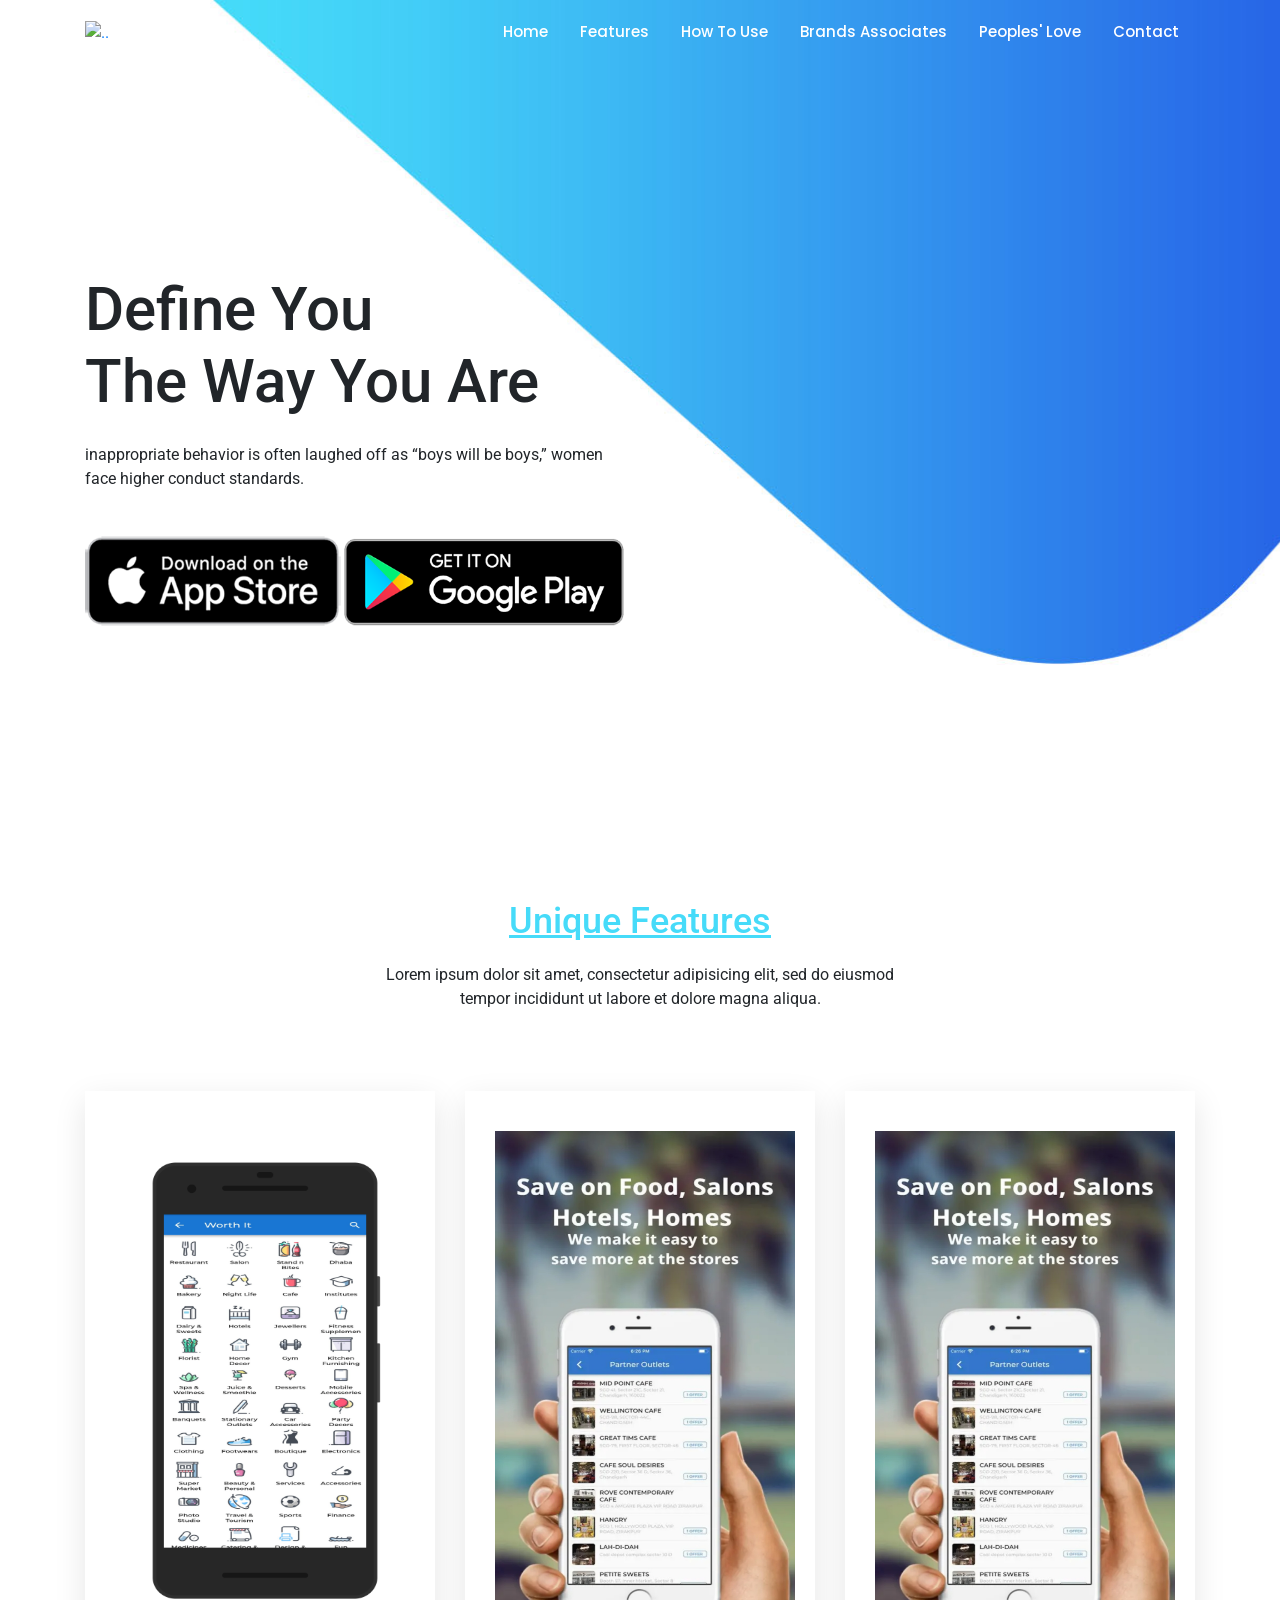
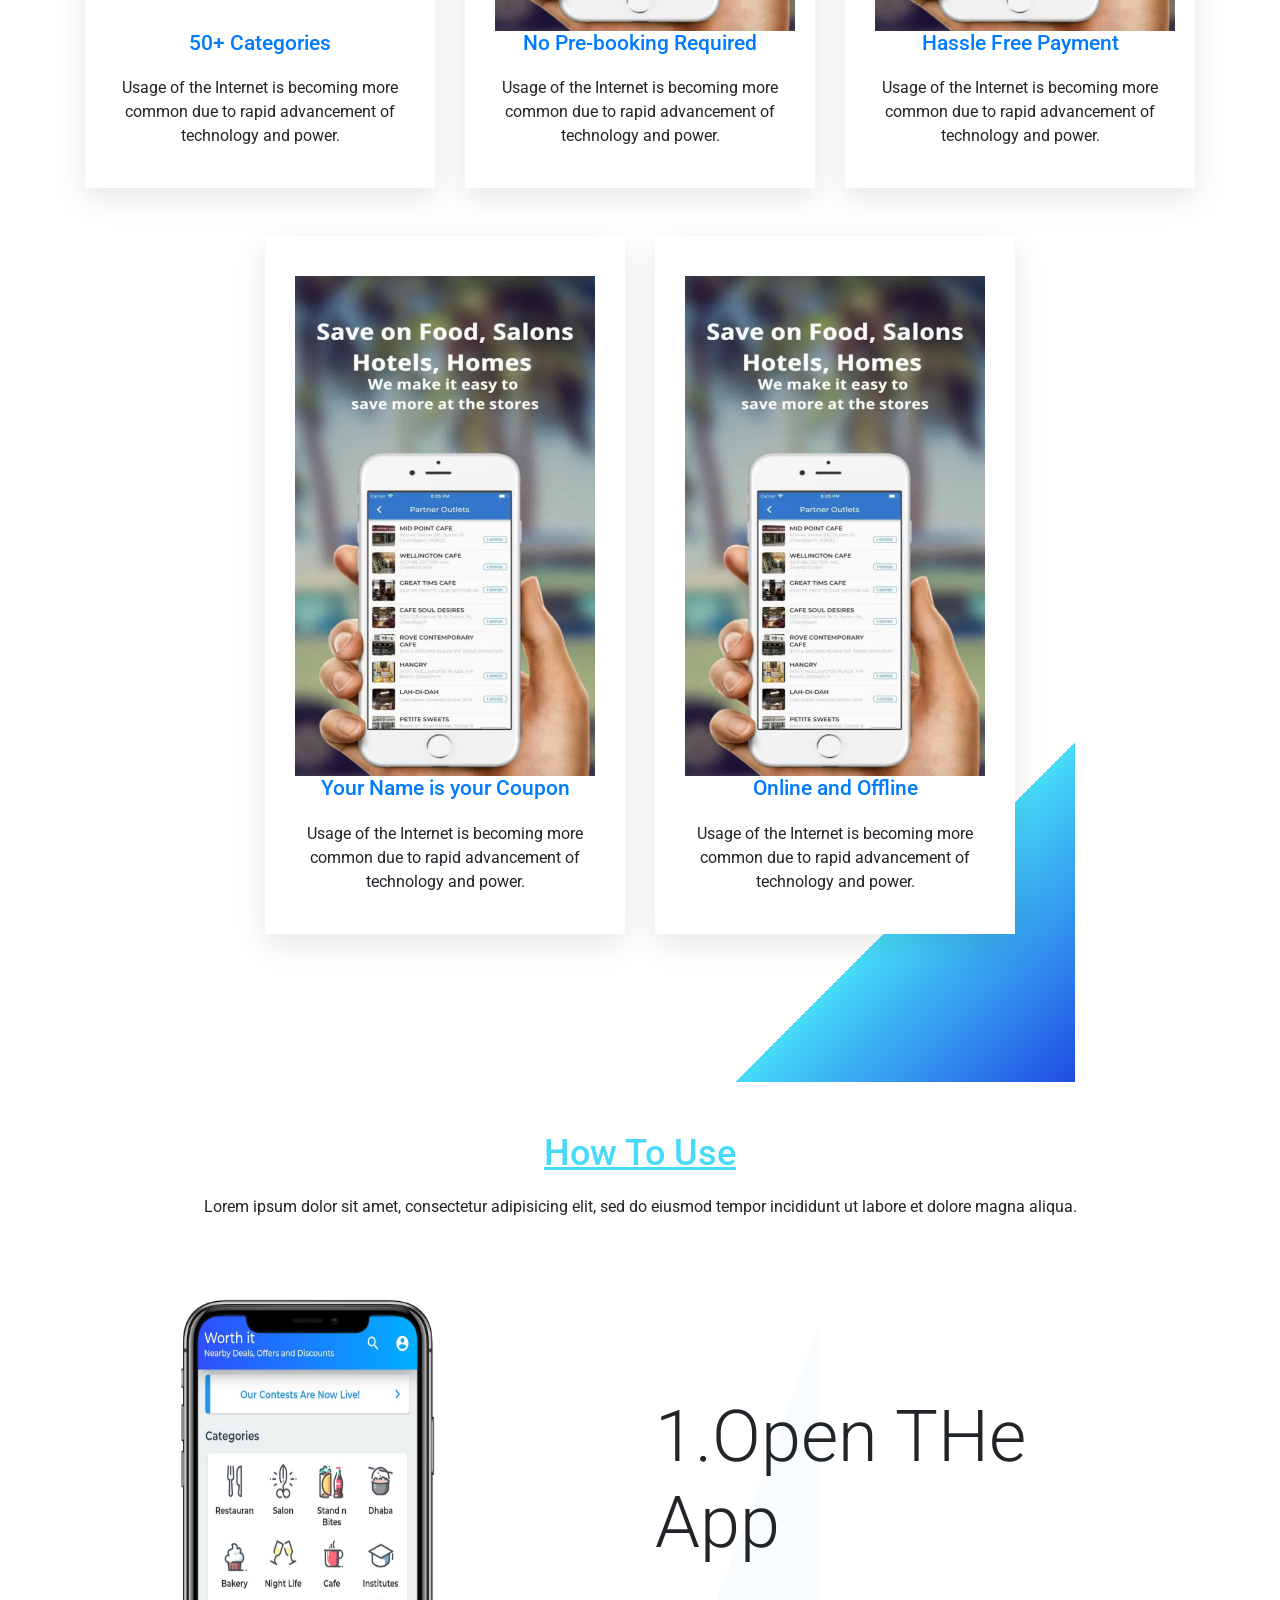
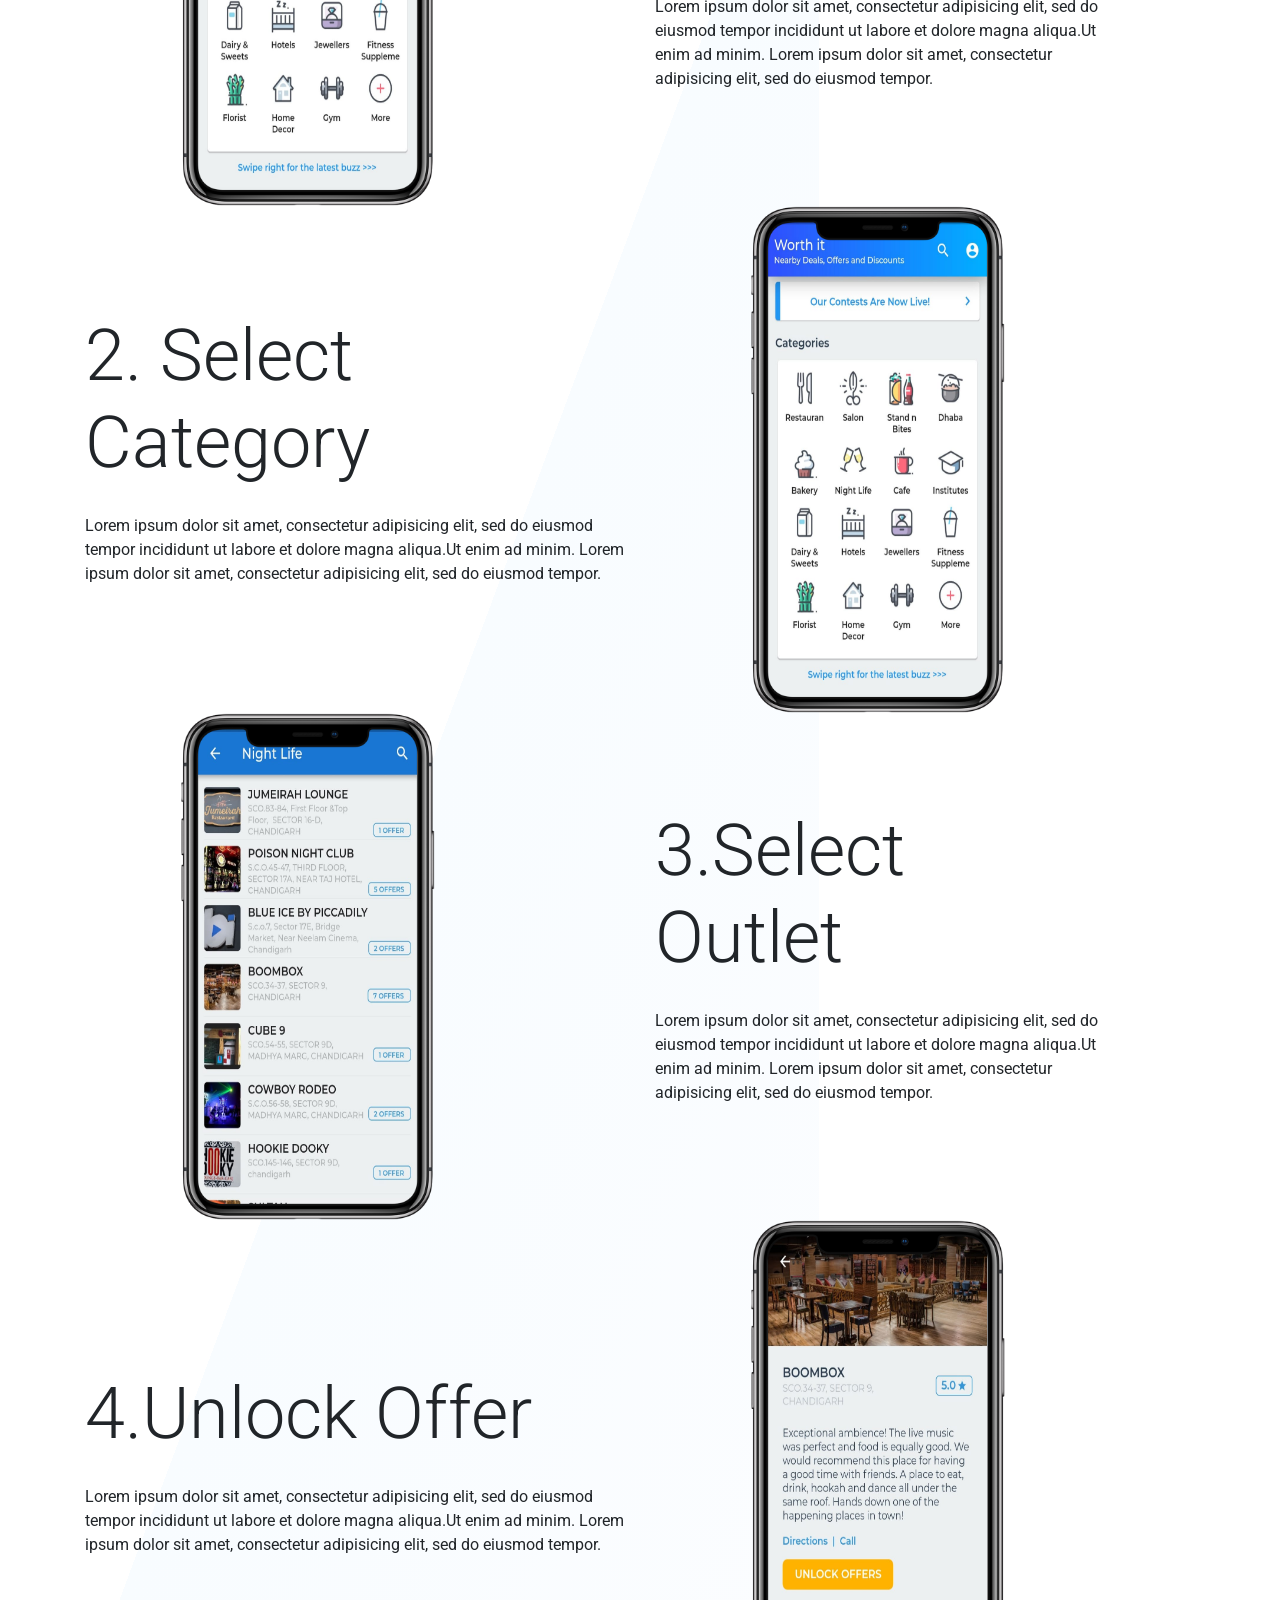
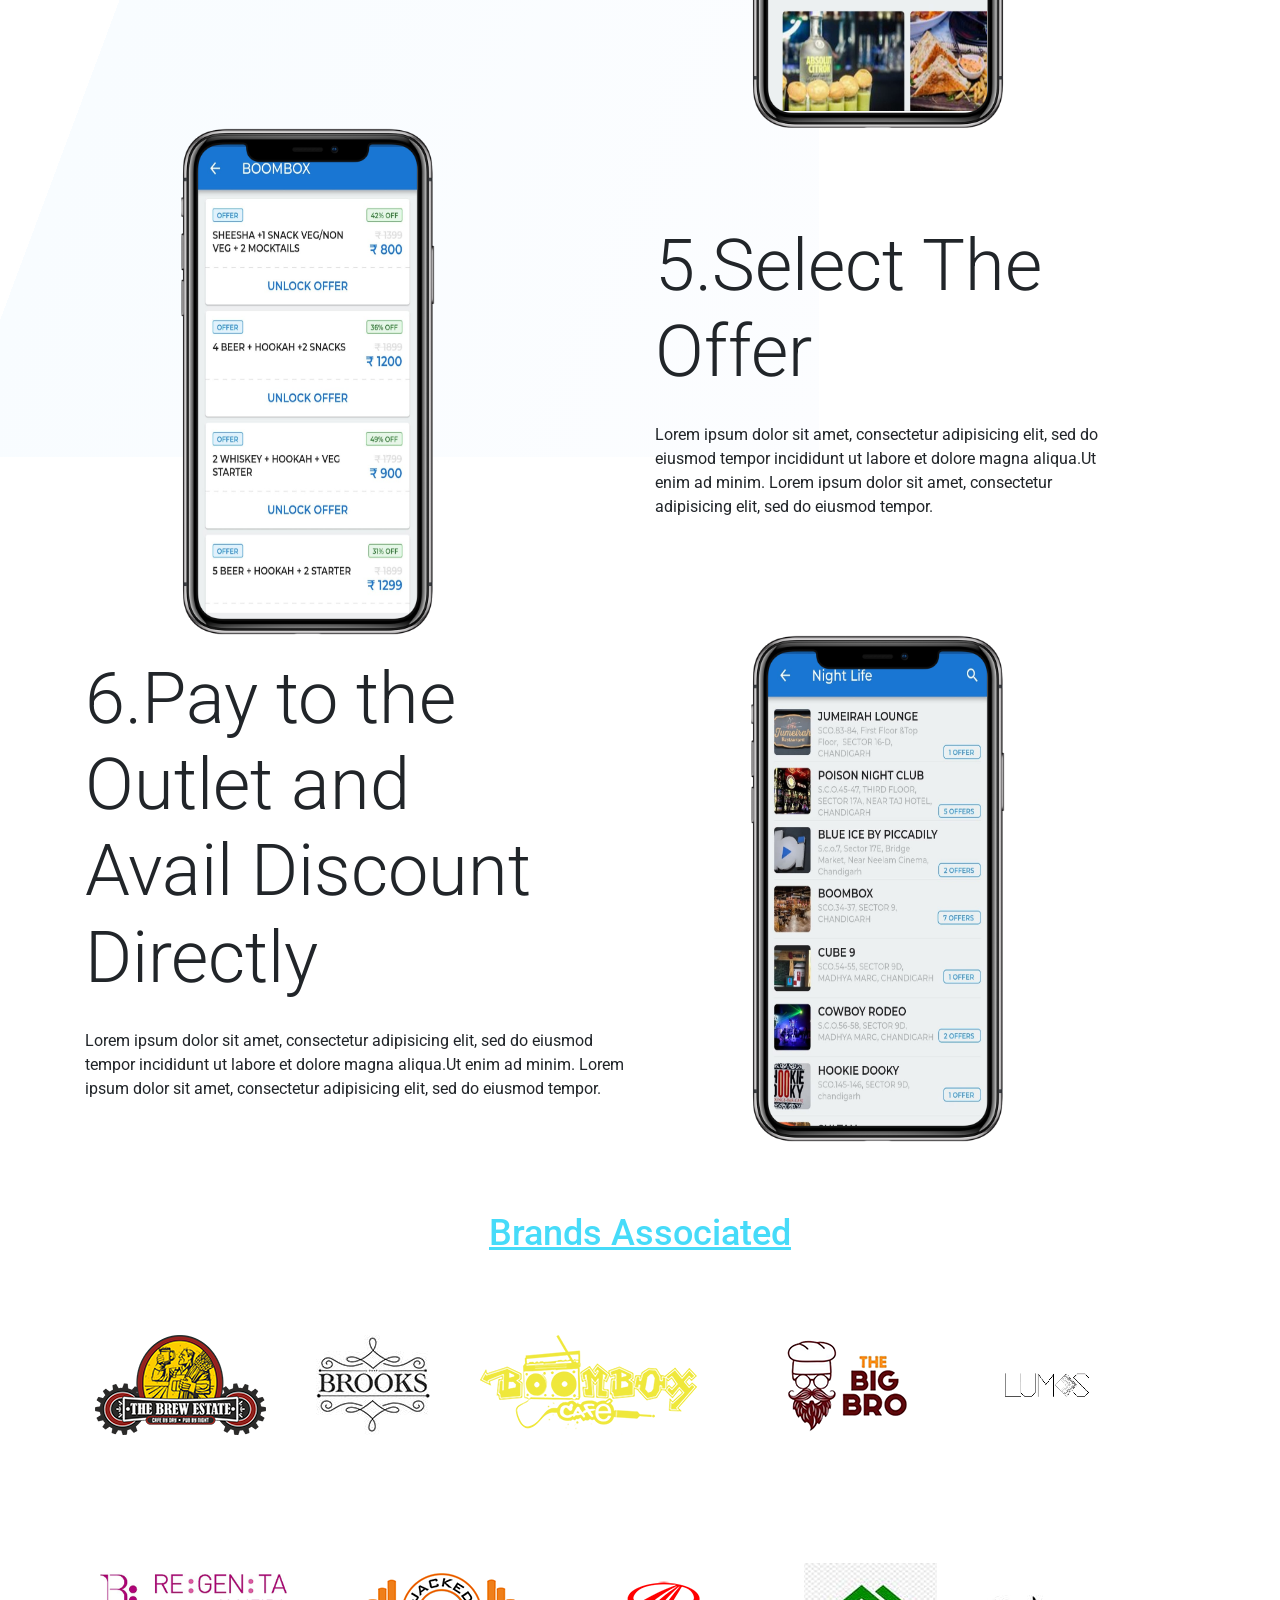
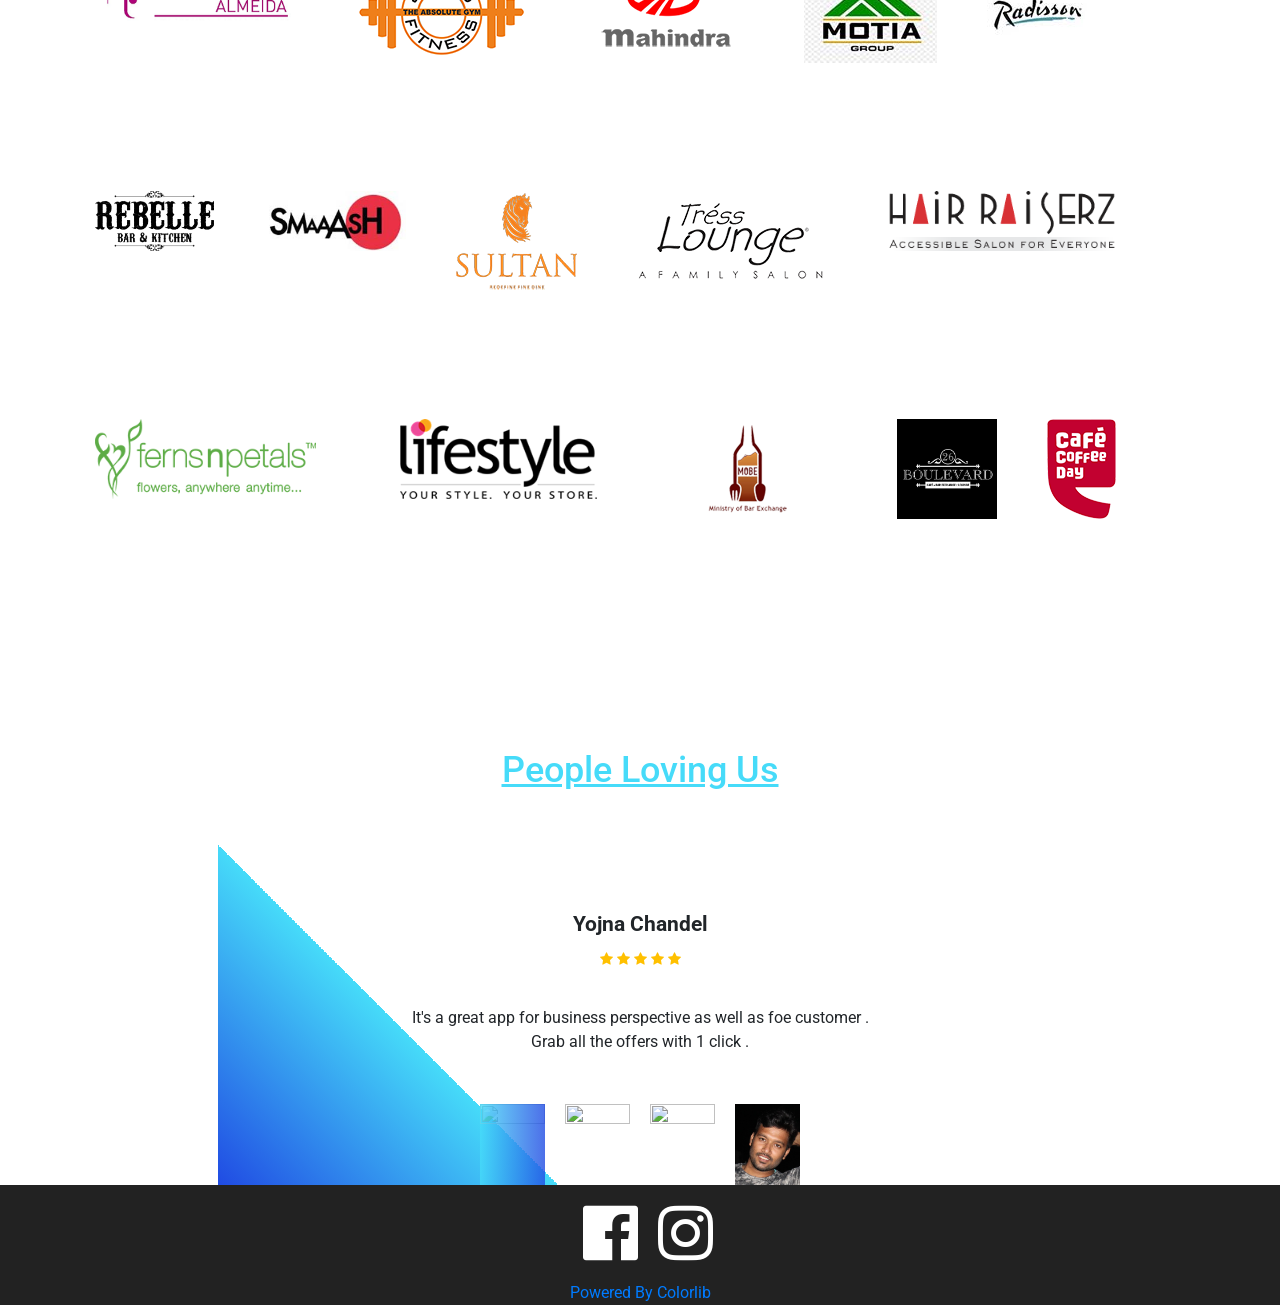
==== commit 74455259: "final frontend" ====
--- a/worthIt/index.html
+++ b/worthIt/index.html
@@ -1,5 +1,5 @@
 <!DOCTYPE html>
-<html lang="zxx" class="no-js">
+<html lang="zxx" class="no-js">           
 
 <head>
 	<!-- Mobile Specific Meta -->
@@ -18,6 +18,7 @@
 	<title>Worth-IT</title>
 
 <!--	<link rel="stylesheet" type="text/css" href="css/bootstrap.min.css">-->
+<link rel="stylesheet" type="text/css" href="mockup/dist/device-mockups.min.css">
 
 	<link rel="stylesheet" href="css/main.css">
 	 <link rel="stylesheet" type="text/css" href="css/style.css"> 
@@ -45,7 +46,7 @@
 		<div class="container main-menu ">
 			<div class="row align-items-center justify-content-between d-flex">
 				<div id="logo">
-					<a href="index.html"><img src="https://lh3.googleusercontent.com/XRn-EnJVuhqSf_JwxFqvT0fsU7m5wUDO0xUr_3Ny1YMfVPdSzUWj3wq_8ratyspDVg=s180-rw" height="80px" width="80px" alt="" title="" /></a>
+					<a href="index.html"><img src="https://lh3.googleusercontent.com/XRn-EnJVuhqSf_JwxFqvT0fsU7m5wUDO0xUr_3Ny1YMfVPdSzUWj3wq_8ratyspDVg=s180-rw" height="80px" width="80px" alt=".." title="" /></a>
 				</div>
 				<nav id="nav-menu-container">
 					<ul class="nav-menu">
@@ -63,16 +64,16 @@
 	<!-- end header Area -->
 
 	<!-- start banner Area -->
-	<section class="home-banner-area">
+	<section class="home-banner-area ">
 		<div class="container">
-			<div class="row fullscreen d-flex align-items-center justify-content-between">
+			<div class="row fullscreen d-flex align-items-center justify-content-between mb-9">
 				<div class="home-banner-content col-lg-6 col-md-6">
 					<h1>
 						Define You <br> The Way You Are
 					</h1>
 					<p>inappropriate behavior is often laughed off as “boys will be boys,” women face higher conduct standards.</p>
 					<div class="download-button d-flex flex-row justify-content-start">
-						<div class="buttons flex-row d-flex">
+					<!-- 	<div class="buttons flex-row d-flex">
 							<i class="fa fa-apple" aria-hidden="true"></i>
 							<div class="desc">
 								<a href="#">
@@ -82,9 +83,10 @@
 									</p>
 								</a>
 							</div>
-						</div>
-						<div class="buttons dark flex-row d-flex">
-							<i class="fa fa-android" aria-hidden="true"></i>
+						</div> -->
+						<a href="#"><img src="img/app-store.png" class="download img-fluid" style="height:90px"></a>
+						<!-- <div class="download-button dark flex-row d-flex"> -->
+							<!-- <i class="fa fa-android" aria-hidden="true"></i>
 							<div class="desc">
 								<a href="#">
 									<p>
@@ -92,11 +94,12 @@
 										on Play Store
 									</p>
 								</a>
-							</div>
-						</div>
-					</div>
-				</div>
-				<div class="banner-img col-lg-4 col-md-6">
+							</div> -->
+						<a href="https://play.google.com/store/apps/details?id=com.worthitproductions"><img src="img/PLAY-STORE.png" class="download img-fluid" style="height:90px"></a>
+					<!-- 	</div> -->
+					</div>
+				</div>
+				<div class="banner-img col-lg-4 col-md-6 mt-5">
 					<img class="img-fluid" src="img/Home.png"  alt="">
 				</div>
 			</div>
@@ -135,9 +138,9 @@
 	</section> -->
 	<!-- End fact Area -->
 
-	<!-- Start feature Area -->
-	<section id="features" class="feature-area section-gap-top" >
-		<div class="container">
+	<!-- Start feature Area       style="background-color: #FFFBFB">-->
+	<section id="features" class="feature-area " >
+		<div class="container " >
 			<div class="row d-flex justify-content-center">
 				<div class="col-lg-6">
 					<div class="section-title text-center">
@@ -176,7 +179,7 @@
 				<div class="col-lg-4 col-md-6 mb-5">
 					<div class="single-feature">
 						<a href="#" class="title">
-							<span><img src="img/hassle.jpg" height="500px" width="300px" alt="feature1"></span>
+							<span><img src="img/feature1.jpg" height="500px" width="300px" alt="feature1"></span>
 						
 							<h3>Hassle Free Payment</h3>
 						</a>
@@ -239,11 +242,16 @@
 						</p>
 					</div>
 			<div class="row align-items-center">
-				<div class="col-lg-5 home-about-left">
-					<img class="img-fluid" src="img/iphone.png" alt="feature">
-				</div>
-				<div class="offset-lg-1 col-lg-5 home-about-right">
-					<h1>
+				<div class="offset-lg-1 col-lg-3 home-about-left device-wrapper">
+                   <div class="device" data-device="iPhoneX" data-orientation="portrait" data-color="black">
+                      <div class="screen">
+                          <img src="img/s4.jpeg" style="height: 100% ; width: 100%">
+                      </div>
+                  
+                   </div>
+				</div>
+				<div class="offset-lg-2 col-lg-5 home-about-right">
+					<h1 class="display-3">
 						1.Open THe App
 					</h1>
 					<p>
@@ -254,8 +262,8 @@
 				<!-- 	<a class="primary-btn text-uppercase" href="#">Get Details</a> -->
 				</div>
 				<div class="col-lg-6 home-about-right home-about-right2">
-					<h1>
-						2.Select Category
+					<h1 class="display-3">
+						2.  Select Category
 					</h1>
 					<p>
 						Lorem ipsum dolor sit amet, consectetur adipisicing elit, sed do eiusmod tempor incididunt ut labore et dolore
@@ -287,17 +295,27 @@
 						</div>
 					</div> -->
 				</div>
-				<div class="col-lg-5 home-about-left">
-					<img class="img-fluid" src="photos/categorychoose.png" alt="">
-				</div>
-
-
-
-<div class="col-lg-5 home-about-left">
-					<img class="img-fluid" src="photos/nightlife.png" height="10px"  alt="feature">
-				</div>
-				<div class="offset-lg-1 col-lg-5 home-about-right">
-					<h1>
+				<div class="offset-lg-1 col-lg-3 home-about-left device-wrapper">
+                   <div class="device" data-device="iPhoneX" data-orientation="portrait" data-color="black">
+                      <div class="screen">
+                          <img src="img/s4.jpeg" style="height: 100% ; width: 100%">
+                      </div>
+                  
+                   </div>
+				</div>
+
+
+
+<div class="offset-lg-1 col-lg-3 home-about-left device-wrapper">
+                   <div class="device" data-device="iPhoneX" data-orientation="portrait" data-color="black">
+                      <div class="screen">
+                          <img src="img/s1.jpeg" style="height: 100% ; width: 100%">
+                      </div>
+                  
+                   </div>
+				</div>
+				<div class="offset-lg-2 col-lg-5 home-about-right">
+					<h1 class="display-3">
 						3.Select Outlet
 					</h1>
 					<p>
@@ -310,7 +328,7 @@
 
 
 				<div class="col-lg-6 home-about-right home-about-right2">
-					<h1>
+					<h1 class="display-3">
 						4.Unlock Offer
 					</h1>
 					<p>
@@ -343,18 +361,30 @@
 						</div>
 					</div> -->
 				</div>
-				<div class="col-lg-5 home-about-left">
-					<img class="img-fluid" src="photos/unlockoffer.png" alt="">
-				</div>
-
-
-
-
-<div class="col-lg-5 home-about-left">
-					<img class="img-fluid" src="photos/selectoffer.png" height="10px"  alt="feature">
-				</div>
+				<div class="offset-lg-1 col-lg-3 home-about-left device-wrapper">
+                   <div class="device" data-device="iPhoneX" data-orientation="portrait" data-color="black">
+                      <div class="screen">
+                          <img src="img/s3.jpeg" style="height: 100% ; width: 100%">
+                      </div>
+                  
+                   </div>
+				</div>
+
+
+
+
+<div class="offset-lg-1 col-lg-3 home-about-left device-wrapper">
+                   <div class="device" data-device="iPhoneX" data-orientation="portrait" data-color="black">
+                      <div class="screen">
+                          <img src="img/s2.jpeg" style="height: 100% ; width: 100%">
+                      </div>
+                  
+                   </div>
+				</div>
+				<div class="col-lg-1"></div>
+
 				<div class="offset-lg-1 col-lg-5 home-about-right">
-					<h1>
+					<h1 class="display-3">
 						5.Select The Offer
 					</h1>
 					<p>
@@ -367,7 +397,7 @@
 
 
 				<div class="col-lg-6 home-about-right home-about-right2">
-					<h1>
+					<h1 class="display-3">
 						6.Pay to the Outlet and
 						<br>Avail Discount Directly
 					</h1>
@@ -401,8 +431,14 @@
 						</div>
 					</div> -->
 				</div>
-				<div class="col-lg-5 home-about-left">
-					<img class="img-fluid" src="img/iphone.png" alt="">
+				
+				<div class="offset-lg-1 col-lg-3 home-about-left device-wrapper">
+                   <div class="device" data-device="iPhoneX" data-orientation="portrait" data-color="black">
+                      <div class="screen">
+                          <img src="img/s1.jpeg" style="height: 100% ; width: 100%">
+                      </div>
+                  
+                   </div>
 				</div>
 				
 
@@ -431,9 +467,7 @@
 
 
 <!--starting the brands assoiates sectiion-->
-
-<div class="container container-fluid shadow-sm p-3 mb-5 bg-white rounded" id ="brands">
-	<div class="row d-flex justify-content-center">
+	<div class="row d-flex justify-content-center" id="brands">
 				<div class="col-lg-6">
 					<div class="section-title text-center">
 						<u><h2>Brands Associated</h2></u>
@@ -441,421 +475,155 @@
 					</div>
 				</div>
 			</div>
-<br>
-  <div class="row shadow-lg p-3 mb-5 bg-white rounded" >
-  <div class="col-xs-6 col-sm-4 col-lg-2" data-aos="fade-right" data-aos-delay="600">
-<div class="card text-center mb-5 zoomin" style="height: 250px" >
-<img src="img/culture.png" class="card-img-top" alt="..." style="height: 180px">
-  <div class="card-body bg-dark text-white">
-    <h5 class="card-title ">Culture</h5>
-  </div>
-</div>
-</div>
-
-	
-  <div class="col-xs-6 col-sm-4 col-lg-2" data-aos="fade-right" data-aos-delay="600">
-<div class="card text-center mb-5 zoomin" style="height: 250px" >
-<img src="img/Mahindra.jpeg" class="card-img-top" alt="..." style="height: 180px">
-  <div class="card-body bg-dark text-white">
-    <h5 class="card-title ">Mahindra</h5>
-  </div>
-</div>
-</div>
-
-	
-
-  <div class="col-xs-6 col-sm-4 col-lg-2" data-aos="fade-up" data-aos-delay="600">
-<div class="card text-center mb-5 zoomin" style="height: 250px">
-<img src="img/fernsandpetals.jpg" class="card-img-top" alt="..."  style="height: 180px">
-  <div class="card-body bg-dark text-white">
-    <h5 class="card-title ">Ferns and petals</h5>
-  </div>
-</div>
-</div>
-
-	
-  <div class="ccol-xs-6 col-sm-4 col-lg-2" data-aos="fade-up" data-aos-delay="600">
-<div class="card text-center mb-5 zoomin" style="height: 250px" >
-<img src="img/smaash.jpg" class="card-img-top" alt="..." style="height: 180px" >
-  <div class="card-body bg-dark text-white">
-    <h5 class="card-title ">Smaash</h5>
-  </div>
-</div>
-</div>
-
-	
-
-  <div class="col-xs-6 col-sm-4 col-lg-2" data-aos="fade-left" data-aos-delay="600">
-<div class="card text-center mb-5 zoomin" style="height: 250px">
-<img src="img/ozigym.jpeg" class="card-img-top" alt="..." style="height: 180px">
-  <div class="card-body bg-dark text-white">
-    <h5 class="card-title ">Ozy Gym</h5>
-  </div>
-</div>
-</div>
-
-	
-
-  <div class="col-xs-6 col-sm-4 col-lg-2" data-aos="fade-left" data-aos-delay="600">
-<div class="card text-center mb-5 zoomin" style="height: 250px">
-  <img src="img/monica.png" class="card-img-top" alt="..." style="height: 180px">
-  <div class="card-body bg-dark text-white">
-    <h5 class="card-title ">Monicas</h5>
-  </div>
-</div>
-</div>
-
-	 <div class="col-xs-6 col-sm-4 col-lg-2" data-aos="fade-left" data-aos-delay="600">
-<div class="card text-center mb-5 zoomin" style="height: 250px">
-  <img src="img/wasabi.png" class="card-img-top" alt="..." style="height: 180px">
-  <div class="card-body bg-dark text-white">
-    <h5 class="card-title ">Wasabi</h5>
-  </div>
-</div>
-</div>
-
-
-	<div class="col-xs-6 col-sm-4 col-lg-2"
-  data-aos="fade-right"
-     data-aos-delay="600"
-    >
-<div class="card text-center mb-5 zoomin" style="height: 250px" >
-<img src="img/neros.jpeg" class="card-img-top" style="height: 180px" alt="...">
-  <div class="card-body  bg-dark text-white">
-    <h5 class="card-title">Neros</h5>
-  </div>
-</div>
-</div>
-
-	
-  <div class="col-xs-6 col-sm-4 col-lg-2"
-   data-aos="fade-up"
-     data-aos-delay="600">
-<div class="card text-center mb-5 zoomin" style="height: 250px" >
-<img src="img/grapho.png" class="card-img-top" alt="..." style="height: 180px">
-  <div class="card-body bg-dark text-white">
-    <h5 class="card-title ">Graph 07</h5>
-  </div>
-</div>
-</div>
-
-
-
-	<div class="col-xs-6 col-sm-4 col-lg-2"
-   data-aos="fade-up"
-     data-aos-delay="600">
-<div class="card text-center mb-5 zoomin" style="height: 250px">
- <img src="img/barcode.png" class="card-img-top" alt="..."  style="height: 180px">
-  <div class="card-body bg-dark text-white">
-    <h5 class="card-title ">Barcode IXC</h5>
-  </div>
-</div>
-</div>
-
-
-
-
-	<div class="col-xs-6 col-sm-4 col-lg-2"
-   data-aos="fade-left"
-     data-aos-delay="600">
-<div class="card text-center mb-5 zoomin" style="height: 250px" >
-<img src="img/rebelle.jpeg" class="card-img-top" alt="..." style="height: 180px" >
-  <div class="card-body bg-dark text-white">
-    <h5 class="card-title ">Rebelle</h5>
-  </div>
-</div>
-</div>
-
-
-
-<div class="col-xs-6 col-sm-4 col-lg-2"
-   data-aos="fade-left"
-     data-aos-delay="600">
-<div class="card text-center mb-5 zoomin" style="height: 250px">
-<img src="img/safehouse.jpeg" class="card-img-top" alt="..." style="height: 180px">
-  <div class="card-body bg-dark text-white">
-    <h5 class="card-title ">Safehouse</h5>
-  </div>
-</div>
-</div>
-
-<div class="col-xs-6 col-sm-4 col-lg-2" data-aos="fade-right" data-aos-delay="600">
-<div class="card text-center mb-5 zoomin" style="height: 250px" >
-<img src="img/culture.png" class="card-img-top" alt="..." style="height: 180px">
-  <div class="card-body bg-dark text-white">
-    <h5 class="card-title ">Culture</h5>
-  </div>
-</div>
-</div>
-
-	
-  <div class="col-xs-6 col-sm-4 col-lg-2" data-aos="fade-right" data-aos-delay="600">
-<div class="card text-center mb-5 zoomin" style="height: 250px" >
-<img src="img/Mahindra.jpeg" class="card-img-top" alt="..." style="height: 180px">
-  <div class="card-body bg-dark text-white">
-    <h5 class="card-title ">Mahindra</h5>
-  </div>
-</div>
-</div>
-
-	
-
-  <div class="col-xs-6 col-sm-4 col-lg-2" data-aos="fade-up" data-aos-delay="600">
-<div class="card text-center mb-5 zoomin" style="height: 250px">
-<img src="img/fernsandpetals.jpg" class="card-img-top" alt="..."  style="height: 180px">
-  <div class="card-body bg-dark text-white">
-    <h5 class="card-title ">Ferns and petals</h5>
-  </div>
-</div>
-</div>
-
-	
-  <div class="ccol-xs-6 col-sm-4 col-lg-2" data-aos="fade-up" data-aos-delay="600">
-<div class="card text-center mb-5 zoomin" style="height: 250px" >
-<img src="img/smaash.jpg" class="card-img-top" alt="..." style="height: 180px" >
-  <div class="card-body bg-dark text-white">
-    <h5 class="card-title ">Smaash</h5>
-  </div>
-</div>
-</div>
-
-	
-
-  <div class="col-xs-6 col-sm-4 col-lg-2" data-aos="fade-left" data-aos-delay="600">
-<div class="card text-center mb-5 zoomin" style="height: 250px">
-<img src="img/ozigym.jpeg" class="card-img-top" alt="..." style="height: 180px">
-  <div class="card-body bg-dark text-white">
-    <h5 class="card-title ">Ozy Gym</h5>
-  </div>
-</div>
-</div>
-
-	
-
-  <div class="col-xs-6 col-sm-4 col-lg-2" data-aos="fade-left" data-aos-delay="600">
-<div class="card text-center mb-5 zoomin" style="height: 250px">
-  <img src="img/monica.png" class="card-img-top" alt="..." style="height: 180px">
-  <div class="card-body bg-dark text-white">
-    <h5 class="card-title ">Monicas</h5>
-  </div>
-</div>
-</div>
-
-	 <div class="col-xs-6 col-sm-4 col-lg-2" data-aos="fade-left" data-aos-delay="600">
-<div class="card text-center mb-5 zoomin" style="height: 250px">
-  <img src="img/wasabi.png" class="card-img-top" alt="..." style="height: 180px">
-  <div class="card-body bg-dark text-white">
-    <h5 class="card-title ">Wasabi</h5>
-  </div>
-</div>
-</div>
-
-
-	<div class="col-xs-6 col-sm-4 col-lg-2"
-  data-aos="fade-right"
-     data-aos-delay="600"
-    >
-<div class="card text-center mb-5 zoomin" style="height: 250px" >
-<img src="img/neros.jpeg" class="card-img-top" style="height: 180px" alt="...">
-  <div class="card-body  bg-dark text-white">
-    <h5 class="card-title">Neros</h5>
-  </div>
-</div>
-</div>
-
-	
-  <div class="col-xs-6 col-sm-4 col-lg-2"
-   data-aos="fade-up"
-     data-aos-delay="600">
-<div class="card text-center mb-5 zoomin" style="height: 250px" >
-<img src="img/grapho.png" class="card-img-top" alt="..." style="height: 180px">
-  <div class="card-body bg-dark text-white">
-    <h5 class="card-title ">Graph 07</h5>
-  </div>
-</div>
-</div>
-
-
-
-	<div class="col-xs-6 col-sm-4 col-lg-2"
-   data-aos="fade-up"
-     data-aos-delay="600">
-<div class="card text-center mb-5 zoomin" style="height: 250px">
- <img src="img/barcode.png" class="card-img-top" alt="..."  style="height: 180px">
-  <div class="card-body bg-dark text-white">
-    <h5 class="card-title ">Barcode IXC</h5>
-  </div>
-</div>
-</div>
-
-
-
-
-	<div class="col-xs-6 col-sm-4 col-lg-2"
-   data-aos="fade-left"
-     data-aos-delay="600">
-<div class="card text-center mb-5 zoomin" style="height: 250px" >
-<img src="img/rebelle.jpeg" class="card-img-top" alt="..." style="height: 180px" >
-  <div class="card-body bg-dark text-white">
-    <h5 class="card-title ">Rebelle</h5>
-  </div>
-</div>
-</div>
-
-
-
-<div class="col-xs-6 col-sm-4 col-lg-2"
-   data-aos="fade-left"
-     data-aos-delay="600">
-<div class="card text-center mb-5 zoomin" style="height: 250px">
-<img src="img/safehouse.jpeg" class="card-img-top" alt="..." style="height: 180px">
-  <div class="card-body bg-dark text-white">
-    <h5 class="card-title ">Safehouse</h5>
-  </div>
-</div>
-</div>
-
-
-<div class="col-xs-6 col-sm-4 col-lg-2" data-aos="fade-right" data-aos-delay="600">
-<div class="card text-center mb-5 zoomin" style="height: 250px" >
-<img src="img/culture.png" class="card-img-top" alt="..." style="height: 180px">
-  <div class="card-body bg-dark text-white">
-    <h5 class="card-title ">Culture</h5>
-  </div>
-</div>
-</div>
-
-	
-  <div class="col-xs-6 col-sm-4 col-lg-2" data-aos="fade-right" data-aos-delay="600">
-<div class="card text-center mb-5 zoomin" style="height: 250px" >
-<img src="img/Mahindra.jpeg" class="card-img-top" alt="..." style="height: 180px">
-  <div class="card-body bg-dark text-white">
-    <h5 class="card-title ">Mahindra</h5>
-  </div>
-</div>
-</div>
-
-	
-
-  <div class="col-xs-6 col-sm-4 col-lg-2" data-aos="fade-up" data-aos-delay="600">
-<div class="card text-center mb-5 zoomin" style="height: 250px">
-<img src="img/fernsandpetals.jpg" class="card-img-top" alt="..."  style="height: 180px">
-  <div class="card-body bg-dark text-white">
-    <h5 class="card-title ">Ferns and petals</h5>
-  </div>
-</div>
-</div>
-
-	
-  <div class="ccol-xs-6 col-sm-4 col-lg-2" data-aos="fade-up" data-aos-delay="600">
-<div class="card text-center mb-5 zoomin" style="height: 250px" >
-<img src="img/smaash.jpg" class="card-img-top" alt="..." style="height: 180px" >
-  <div class="card-body bg-dark text-white">
-    <h5 class="card-title ">Smaash</h5>
-  </div>
-</div>
-</div>
-
-	
-
-  <div class="col-xs-6 col-sm-4 col-lg-2" data-aos="fade-left" data-aos-delay="600">
-<div class="card text-center mb-5 zoomin" style="height: 250px">
-<img src="img/ozigym.jpeg" class="card-img-top" alt="..." style="height: 180px">
-  <div class="card-body bg-dark text-white">
-    <h5 class="card-title ">Ozy Gym</h5>
-  </div>
-</div>
-</div>
-
-	
-
-  <div class="col-xs-6 col-sm-4 col-lg-2" data-aos="fade-left" data-aos-delay="600">
-<div class="card text-center mb-5 zoomin" style="height: 250px">
-  <img src="img/monica.png" class="card-img-top" alt="..." style="height: 180px">
-  <div class="card-body bg-dark text-white">
-    <h5 class="card-title ">Monicas</h5>
-  </div>
-</div>
-</div>
-
-	 <div class="col-xs-6 col-sm-4 col-lg-2" data-aos="fade-left" data-aos-delay="600">
-<div class="card text-center mb-5 zoomin" style="height: 250px">
-  <img src="img/wasabi.png" class="card-img-top" alt="..." style="height: 180px">
-  <div class="card-body bg-dark text-white">
-    <h5 class="card-title ">Wasabi</h5>
-  </div>
-</div>
-</div>
-
-
-	<div class="col-xs-6 col-sm-4 col-lg-2"
-  data-aos="fade-right"
-     data-aos-delay="600"
-    >
-<div class="card text-center mb-5 zoomin" style="height: 250px" >
-<img src="img/neros.jpeg" class="card-img-top" style="height: 180px" alt="...">
-  <div class="card-body  bg-dark text-white">
-    <h5 class="card-title">Neros</h5>
-  </div>
-</div>
-</div>
-
-	
-  <div class="col-xs-6 col-sm-4 col-lg-2"
-   data-aos="fade-up"
-     data-aos-delay="600">
-<div class="card text-center mb-5 zoomin" style="height: 250px" >
-<img src="img/grapho.png" class="card-img-top" alt="..." style="height: 180px">
-  <div class="card-body bg-dark text-white">
-    <h5 class="card-title ">Graph 07</h5>
-  </div>
-</div>
-</div>
-
-
-
-	<div class="col-xs-6 col-sm-4 col-lg-2"
-   data-aos="fade-up"
-     data-aos-delay="600">
-<div class="card text-center mb-5 zoomin" style="height: 250px">
- <img src="img/barcode.png" class="card-img-top" alt="..."  style="height: 180px">
-  <div class="card-body bg-dark text-white">
-    <h5 class="card-title ">Barcode IXC</h5>
-  </div>
-</div>
-</div>
-
-
-
-
-	<div class="col-xs-6 col-sm-4 col-lg-2"
-   data-aos="fade-left"
-     data-aos-delay="600">
-<div class="card text-center mb-5 zoomin" style="height: 250px" >
-<img src="img/rebelle.jpeg" class="card-img-top" alt="..." style="height: 180px" >
-  <div class="card-body bg-dark text-white">
-    <h5 class="card-title ">Rebelle</h5>
-  </div>
-</div>
-</div>
-
-
-
-<div class="col-xs-6 col-sm-4 col-lg-2"
-   data-aos="fade-left"
-     data-aos-delay="600">
-<div class="card text-center mb-5 zoomin" style="height: 250px">
-<img src="img/safehouse.jpeg" class="card-img-top" alt="..." style="height: 180px">
-  <div class="card-body bg-dark text-white">
-    <h5 class="card-title ">Safehouse</h5>
-  </div>
-</div>
-</div>
-
-
-
-</div>
-</div>
+<!-- 
+
+<div class="container ">
+
+<div class="row ">
+	<div class="col-5 col-lg-2 zoomin">
+		<img src="img/radissons.jpg" class="card-img-top" alt="..." style="height: 100px" >
+	</div>
+	<div class="col-4 col-lg-2 zoomin">
+		 <img src="img/motia.png" class="card-img-top" alt="..."  style="height: 100px">
+	</div>
+	<div class="col-5 col-lg-2 zoomin">
+<img src="img/BrewEstate-1.png" class="card-img-top" alt="..." style="height: 100px">
+</div>
+<div class="col-4 col-lg-1 zoomin">
+<img src="img/brookss.jpg" class="card-img-top" alt="..."  style="height: 100px">
+</div>
+
+	<div class="col-5 col-lg-3 zoomin">
+<img src="img/fernsandpetals.png" class="card-img-top" alt="..." style="height: 100px" >
+</div>
+
+<div class="col-4 col-lg-1  zoomin">	
+<img src="img/lumos.png" class="card-img-top" style="height: 100px" alt="...">
+</div>
+<div class="col-5 col-lg-3 zoomin zoomin">
+		<img src="img/gurunanaksweets.jpg" class="card-img-top" alt="..." style="height: 100px">
+	</div>
+	<div class="col-5 col-lg-3 zoomin">
+ <img src="img/hairraiserz.jpg" class="card-img-top" alt="..." style="height: 100px">
+</div>
+<div class="col-5 col-lg-2 zoomin">
+<img src="img/jackedfitnesss.png" class="card-img-top" alt="..." style="height: 100px">
+</div>
+<div class="col-5 col-lg-2 zoomin">
+	<img src="img/mahindra.png" class="card-img-top" alt="..." style="height: 100px width:10px">
+	</div>
+	<div class="col-5 col-lg-2 zoomin">
+<img src="img/rebelle.png" class="card-img-top" alt="..."  style="height: 100px">
+</div>
+<div class="col-5 col-lg-3  zoomin">	
+<img src="img/regentas.png" class="card-img-top" style="height: 100px" alt="...">
+</div>
+<div class="col-4 col-lg-2 zoomin">
+		 <img src="img/sultan.png" class="card-img-top" alt="..."  style="height: 100px">
+	</div>
+	<div class="col-6 col-lg-3 zoomin">
+<img src="img/tresslounge.png" class="card-img-top" alt="..."  style="height: 100px">
+</div>
+
+<div class="col-5 col-lg-3 zoomin">
+		 <img src="img/smaaash.png" class="card-img-top" alt="..."  style="height: 100px">
+	</div>
+	<div class="col-5 col-lg-2 zoomin">
+<img src="img/booomlogo.png" class="card-img-top" alt="..."  style="height: 100px">
+</div>
+<div class="col-4 col-lg-2 zoomin">
+<img src="img/big-bro.png" class="card-img-top" alt="..." style="height: 100px">
+</div>
+
+
+</div>
+
+</div> -->
+
+
+
+
+<div class="container">
+<div class="row ">
+	<div class="col-auto col-lg-auto mb-5 zoomin">
+		<img src="img/BrewEstate-1.png" style="height: 100px " >
+	</div>
+	<div class="col-auto col-lg-auto zoomin">
+		<img src="img/brookss.jpg" style="height: 100px ">
+	</div>
+	<div class="col-auto col-lg-auto zoomin">
+		<img src="img/booomlogo.png" style="height: 100px "">
+	</div>
+	<div class="col-auto col-lg-auto zoomin">
+		<img src="img/big-bro.png" style="height: 100px" >
+	</div>
+	<div class="col-4 col-lg-auto zoomin">
+		<img src="img/lumos.png" style="height: 100px ">
+	</div>
+	<div class="col-auto col-lg-auto zoomin">
+		<img src="img/regentas.png" style="height: 60px " >
+	</div>
+	
+
+
+
+	<div class="col-4 col-lg-auto mb-5	 zoomin zoomin	">
+		<img src="img/jackedfitnesss.png" style="height: 100px " >
+	</div>
+	
+	<div class="col-4 col-lg-auto zoomin">
+		<img src="img/mahindra.png" style="height: 100px ">
+	</div>
+	
+	<div class="col-auto col-lg-auto zoomin zoomin">
+		<img src="img/motia.jpg" style="height: 100px">
+	</div>
+	<div class="col-auto col-lg-auto zoomin">
+		<img src="img/radisson.jpg" style="height: 100px " >
+	</div>
+	<div class="col-auto col-lg-auto zoomin zoomi zoomin">
+		<img src="img/rebelle.png" style="height: 60px " >
+	</div>
+	
+	<div class="col-auto col-lg-auto mb-5 zoomi zoomin">
+		<img src="img/smaaashs.jpg" style="height: 60px " >
+	</div>
+	<div class="col-auto col-lg-auto zoomin">
+		<img src="img/sultan.png" style="height: 100px " >
+	</div>
+
+	<div class="col-auto col-lg-auto zoomin zoomin">
+		<img src="img/tresslounge.png" style="height: 100px;" >
+	</div>
+
+	<div class="col-auto col-lg-auto zoomin">
+		<img src="img/hairraiserz.jpg" style="height: 60px " >
+	</div>
+	<div class="col-auto col-lg-3 zoomin">
+		<img src="img/fernsandpetals.png" style="height: 80px " >
+	</div>
+	<div class="col-auto col-lg-auto zoomin">
+		<img src="img/lifestyle.png" style="height: 80px " >
+	</div>
+	<div class="col-auto col-lg-auto zoomin">
+		<img src="img/mobe.png" style="height: 100px " >
+	</div>
+	<div class="col-auto col-lg-auto zoomin">
+		<img src="img/b.jpg" style="height: 100px " >
+	</div>
+	<div class="col-auto col-lg-auto zoomin">
+		<img src="img/ccd.png" style="height: 100px " >
+	</div>
+	
+	
+</div>
+</div>
+
+
+
+
+
+
 
 
 
@@ -863,17 +631,16 @@
 
 
 	<!-- Start Testimonials Area -->
-	<section class="testimonials-area section-gap-top" id="peoplelove">
-		<div class="container">
-			<div class="row d-flex justify-content-center">
+	<section class="testimonials-area " id="peoplelove">
+		<div class="container container-fluid  section-gap-top">
+			<div class="row d-flex justify-content-center ">
 				<div class="col-lg-6">
 					<div class="section-title text-center">
 					<u>	<h2>People Loving Us</h2></u>
-						
-					</div>
-				</div>
-			</div>
-			<div class="testi-slider owl-carousel" data-slider-id="1">
+				    </div>
+				</div>
+			</div>
+			<div class="testi-slider owl-carousel " data-slider-id="1">
 				<div class="item">
 					<div class="testi-item">
 						
@@ -1100,10 +867,6 @@
 		</div>
 	</section> -->
 	<!-- End Pricing Area -->
-
-	<br>
-	<br>
-
 
 
 
@@ -1139,49 +902,21 @@
 					</div>
 				</div> -->
 
-				<footer class="footer-area " >
-		<div class="container">
+
+
+
+
+				<footer class="footer-area mt-0 " >
+		<div class="container ">
 		
-			<div class="footer-bottom row align-items-center">
-				<p class="footer-text m-0 col-lg-2 col-md-12"><!-- Link back to Colorlib can't be removed. Template is licensed under CC BY 3.0. -->
- <a href="https://colorlib.com" target="_blank">Colorlib</a>
-<!-- Link back to Colorlib can't be removed. Template is licensed under CC BY 3.0. --></p>
-<div class="col-lg-4">
-  <a href="https://www.facebook.com/worthitchd/"><i class="fa fa-facebook-official text-white fa-4x m-5"></i></a>
- <a href="https://www.instagram.com/worthit_india/"> <i class="fa fa-instagram  text-white fa-4x" aria-hidden="true"></i></a>
-</div>
-				
-	
-
-			<div class="col-lg-6 col-md-6 social-link">
-					<div class="download-button d-flex flex-row justify-content-end">
-						<div class="buttons gray flex-row d-flex">
-							<i class="fa fa-apple" aria-hidden="true"></i>
-							<div class="desc">
-								<a href="#">
-									<p>
-										<span>Available</span> <br>
-										on App Store
-									</p>
-								</a>
-							</div>
-						</div>
-						<div class="buttons gray flex-row d-flex">
-							<i class="fa fa-android" aria-hidden="true"></i>
-							<div class="desc">
-								<a href="#">
-									<p>
-										<span>Available</span> <br>
-										on Play Store
-									</p>
-								</a>
-							</div>
-						</div>
-					</div>
-				</div>
-
-
-		</div>
+		
+<center>
+  <a  href="https://www.facebook.com/worthitchd/"><i class="fa fa-facebook-official text-white fa-4x m-3"></i></a>
+ <a  href="https://www.instagram.com/worthit_india/"> <i class="fa fa-instagram  text-white fa-4x" aria-hidden="true"></i></a>
+ <br>
+  <a href="https://colorlib.com" target="_blank"> Powered By Colorlib</a>
+
+</center>
 	</footer>
 	<!-- End Footer Area -->
 
--- a/worthIt/mockup/dist/device-mockups.min.css
+++ b/worthIt/mockup/dist/device-mockups.min.css
@@ -0,0 +1 @@
+.device-wrapper{max-width:300px;width:100%}.device{position:relative;background-size:cover}.device::after{position:absolute;background-size:cover;width:100%;height:100%;pointer-events:none}.device .screen{position:absolute;background-size:cover;pointer-events:auto}.device .button{position:absolute;cursor:pointer}.device[data-device=galaxyS3][data-orientation=portrait][data-color=black]{padding-bottom:194.717887155%}.device[data-device=galaxyS3][data-orientation=portrait][data-color=black] .screen{top:9.6794081381%;left:6.6026410564%;width:86.3145258103%;height:78.914919852%}.device[data-device=galaxyS3][data-orientation=portrait][data-color=black]::after{content:'';background-image:url(../device-mockups/galaxyS3/portrait_black.png);z-index:-1}.device[data-device=galaxyS3][data-orientation=portrait][data-color=black] .button{top:93.1565967941%;left:38.6554621849%;width:22.569027611%;height:3.2675709001%}.device[data-device=galaxyS3][data-orientation=portrait][data-color=white]{padding-bottom:194.717887155%}.device[data-device=galaxyS3][data-orientation=portrait][data-color=white] .screen{top:9.6794081381%;left:6.6026410564%;width:86.3145258103%;height:78.914919852%}.device[data-device=galaxyS3][data-orientation=portrait][data-color=white]::after{content:'';background-image:url(../device-mockups/galaxyS3/portrait_white.png);z-index:-1}.device[data-device=galaxyS3][data-orientation=portrait][data-color=white] .button{top:93.1565967941%;left:38.6554621849%;width:22.569027611%;height:3.2675709001%}.device[data-device=galaxyS3][data-orientation=landscape][data-color=black]{padding-bottom:51.4180024661%}.device[data-device=galaxyS3][data-orientation=landscape][data-color=black] .screen{top:7.0743405276%;left:9.3711467324%;width:78.914919852%;height:86.3309352518%}.device[data-device=galaxyS3][data-orientation=landscape][data-color=black]::after{content:'';background-image:url(../device-mockups/galaxyS3/landscape_black.png);z-index:-1}.device[data-device=galaxyS3][data-orientation=landscape][data-color=black] .button{top:38.8489208633%;left:93.3415536375%;width:3.3908754624%;height:22.5419664269%}.device[data-device=galaxyS3][data-orientation=landscape][data-color=white]{padding-bottom:51.4180024661%}.device[data-device=galaxyS3][data-orientation=landscape][data-color=white] .screen{top:7.0743405276%;left:9.3711467324%;width:78.914919852%;height:86.3309352518%}.device[data-device=galaxyS3][data-orientation=landscape][data-color=white]::after{content:'';background-image:url(../device-mockups/galaxyS3/landscape_white.png);z-index:-1}.device[data-device=galaxyS3][data-orientation=landscape][data-color=white] .button{top:38.8489208633%;left:93.3415536375%;width:3.3908754624%;height:22.5419664269%}.device[data-device=galaxyS5][data-orientation=portrait][data-color=black]{padding-bottom:193.983739837%}.device[data-device=galaxyS5][data-orientation=portrait][data-color=black] .screen{top:9.8072087175%;left:6.0975609756%;width:87.8048780488%;height:80.4694048617%}.device[data-device=galaxyS5][data-orientation=portrait][data-color=black]::after{content:'';background-image:url(../device-mockups/galaxyS5/portrait_black.png);z-index:-1}.device[data-device=galaxyS5][data-orientation=portrait][data-color=black] .button{top:92.6236378877%;left:38.9430894309%;width:22.5203252033%;height:3.7300922045%}.device[data-device=galaxyS5][data-orientation=portrait][data-color=white]{padding-bottom:193.983739837%}.device[data-device=galaxyS5][data-orientation=portrait][data-color=white] .screen{top:9.8072087175%;left:6.0975609756%;width:87.8048780488%;height:80.4694048617%}.device[data-device=galaxyS5][data-orientation=portrait][data-color=white]::after{content:'';background-image:url(../device-mockups/galaxyS5/portrait_white.png);z-index:-1}.device[data-device=galaxyS5][data-orientation=portrait][data-color=white] .button{top:92.6236378877%;left:38.9430894309%;width:22.5203252033%;height:3.7300922045%}.device[data-device=galaxyS5][data-orientation=portrait][data-color=gold]{padding-bottom:193.983739837%}.device[data-device=galaxyS5][data-orientation=portrait][data-color=gold] .screen{top:9.8072087175%;left:6.0975609756%;width:87.8048780488%;height:80.4694048617%}.device[data-device=galaxyS5][data-orientation=portrait][data-color=gold]::after{content:'';background-image:url(../device-mockups/galaxyS5/portrait_gold.png);z-index:-1}.device[data-device=galaxyS5][data-orientation=portrait][data-color=gold] .button{top:92.6236378877%;left:38.9430894309%;width:22.5203252033%;height:3.7300922045%}.device[data-device=galaxyS5][data-orientation=landscape][data-color=black]{padding-bottom:51.5507124895%}.device[data-device=galaxyS5][data-orientation=landscape][data-color=black] .screen{top:6.0975609756%;left:9.8072087175%;width:80.4694048617%;height:87.8048780488%}.device[data-device=galaxyS5][data-orientation=landscape][data-color=black]::after{content:'';background-image:url(../device-mockups/galaxyS5/landscape_black.png);z-index:-1}.device[data-device=galaxyS5][data-orientation=landscape][data-color=black] .button{top:38.5365853659%;left:92.6236378877%;width:3.7300922045%;height:22.5203252033%}.device[data-device=galaxyS5][data-orientation=landscape][data-color=white]{padding-bottom:51.5507124895%}.device[data-device=galaxyS5][data-orientation=landscape][data-color=white] .screen{top:6.0975609756%;left:9.8072087175%;width:80.4694048617%;height:87.8048780488%}.device[data-device=galaxyS5][data-orientation=landscape][data-color=white]::after{content:'';background-image:url(../device-mockups/galaxyS5/landscape_white.png);z-index:-1}.device[data-device=galaxyS5][data-orientation=landscape][data-color=white] .button{top:38.5365853659%;left:92.6236378877%;width:3.7300922045%;height:22.5203252033%}.device[data-device=galaxyS5][data-orientation=landscape][data-color=gold]{padding-bottom:51.5507124895%}.device[data-device=galaxyS5][data-orientation=landscape][data-color=gold] .screen{top:6.0975609756%;left:9.8072087175%;width:80.4694048617%;height:87.8048780488%}.device[data-device=galaxyS5][data-orientation=landscape][data-color=gold]::after{content:'';background-image:url(../device-mockups/galaxyS5/landscape_gold.png);z-index:-1}.device[data-device=galaxyS5][data-orientation=landscape][data-color=gold] .button{top:38.5365853659%;left:92.6236378877%;width:3.7300922045%;height:22.5203252033%}.device[data-device=galaxyTab4][data-orientation=portrait][data-color=black]{padding-bottom:168.336162988%}.device[data-device=galaxyTab4][data-orientation=portrait][data-color=black] .screen{top:8.5728693898%;left:5.6876061121%;width:87.9456706282%;height:83.0055471508%}.device[data-device=galaxyTab4][data-orientation=portrait][data-color=black]::after{content:'';background-image:url(../device-mockups/galaxyTab4/portrait_black.png);z-index:-1}.device[data-device=galaxyTab4][data-orientation=portrait][data-color=black] .button{display:none;top:0;left:0;width:100%;height:100%}.device[data-device=galaxyTab4][data-orientation=portrait][data-color=white]{padding-bottom:168.336162988%}.device[data-device=galaxyTab4][data-orientation=portrait][data-color=white] .screen{top:8.5224407463%;left:5.6876061121%;width:87.9456706282%;height:83.0559757943%}.device[data-device=galaxyTab4][data-orientation=portrait][data-color=white]::after{content:'';background-image:url(../device-mockups/galaxyTab4/portrait_white.png);z-index:-1}.device[data-device=galaxyTab4][data-orientation=portrait][data-color=white] .button{display:none;top:0;left:0;width:100%;height:100%}.device[data-device=iMac][data-orientation=portrait][data-color=black]{padding-bottom:80.4666304938%}.device[data-device=iMac][data-orientation=portrait][data-color=black] .screen{top:5.0573162508%;left:4.0694519805%;width:91.8610960391%;height:64.194200944%}.device[data-device=iMac][data-orientation=portrait][data-color=black]::after{content:'';background-image:url(../device-mockups/iMac/portrait_black.png);z-index:-1}.device[data-device=iMac][data-orientation=portrait][data-color=black] .button{display:none;top:0;left:0;width:100%;height:100%}.device[data-device=iPad][data-orientation=portrait][data-color=black]{padding-bottom:129.569892473%}.device[data-device=iPad][data-orientation=portrait][data-color=black] .screen{top:9.1286307054%;left:10.3046594982%;width:79.2114695341%;height:81.3969571231%}.device[data-device=iPad][data-orientation=portrait][data-color=black]::after{content:'';background-image:url(../device-mockups/iPad/portrait_black.png);z-index:-1}.device[data-device=iPad][data-orientation=portrait][data-color=black] .button{top:93.153526971%;left:47.1326164875%;width:6.0035842294%;height:4.4951590595%}.device[data-device=iPad][data-orientation=portrait][data-color=white]{padding-bottom:129.569892473%}.device[data-device=iPad][data-orientation=portrait][data-color=white] .screen{top:9.1286307054%;left:10.4838709677%;width:79.3010752688%;height:81.3969571231%}.device[data-device=iPad][data-orientation=portrait][data-color=white]::after{content:'';background-image:url(../device-mockups/iPad/portrait_white.png);z-index:-1}.device[data-device=iPad][data-orientation=portrait][data-color=white] .button{top:93.153526971%;left:47.1326164875%;width:6.0035842294%;height:4.4951590595%}.device[data-device=iPad][data-orientation=landscape][data-color=black]{padding-bottom:77.0401106501%}.device[data-device=iPad][data-orientation=landscape][data-color=black] .screen{top:10.2333931777%;left:9.2669432918%;width:81.3278008299%;height:79.4434470377%}.device[data-device=iPad][data-orientation=landscape][data-color=black]::after{content:'';background-image:url(../device-mockups/iPad/landscape_black.png);z-index:-1}.device[data-device=iPad][data-orientation=landscape][data-color=black] .button{top:46.7684021544%;left:93.2226832642%;width:4.4260027663%;height:6.0143626571%}.device[data-device=iPad][data-orientation=landscape][data-color=white]{padding-bottom:77.0401106501%}.device[data-device=iPad][data-orientation=landscape][data-color=white] .screen{top:10.2333931777%;left:9.2669432918%;width:81.3278008299%;height:79.4434470377%}.device[data-device=iPad][data-orientation=landscape][data-color=white]::after{content:'';background-image:url(../device-mockups/iPad/landscape_white.png);z-index:-1}.device[data-device=iPad][data-orientation=landscape][data-color=white] .button{top:46.7684021544%;left:93.2226832642%;width:4.4260027663%;height:6.0143626571%}.device[data-device=iPadAir2][data-orientation=portrait][data-color=black]{padding-bottom:141.392978482%}.device[data-device=iPadAir2][data-orientation=portrait][data-color=black] .screen{top:9.0909090909%;left:6.4552661382%;width:86.9762174405%;height:82.0184221065%}.device[data-device=iPadAir2][data-orientation=portrait][data-color=black]::after{content:'';background-image:url(../device-mockups/iPadAir2/portrait_black.png);z-index:-1}.device[data-device=iPadAir2][data-orientation=portrait][data-color=black] .button{top:93.5522627153%;left:46.8289920725%;width:6.2853907135%;height:4.4453344013%}.device[data-device=iPadAir2][data-orientation=portrait][data-color=white]{padding-bottom:141.392978482%}.device[data-device=iPadAir2][data-orientation=portrait][data-color=white] .screen{top:9.0909090909%;left:6.4552661382%;width:86.9762174405%;height:82.0184221065%}.device[data-device=iPadAir2][data-orientation=portrait][data-color=white]::after{content:'';background-image:url(../device-mockups/iPadAir2/portrait_white.png);z-index:-1}.device[data-device=iPadAir2][data-orientation=portrait][data-color=white] .button{top:93.5522627153%;left:46.8289920725%;width:6.2853907135%;height:4.4453344013%}.device[data-device=iPadAir2][data-orientation=portrait][data-color=gold]{padding-bottom:141.392978482%}.device[data-device=iPadAir2][data-orientation=portrait][data-color=gold] .screen{top:9.0909090909%;left:6.4552661382%;width:86.9762174405%;height:82.0184221065%}.device[data-device=iPadAir2][data-orientation=portrait][data-color=gold]::after{content:'';background-image:url(../device-mockups/iPadAir2/portrait_gold.png);z-index:-1}.device[data-device=iPadAir2][data-orientation=portrait][data-color=gold] .button{top:93.5522627153%;left:46.8289920725%;width:6.2853907135%;height:4.4453344013%}.device[data-device=iPadAir2][data-orientation=landscape][data-color=black]{padding-bottom:70.7248698438%}.device[data-device=iPadAir2][data-orientation=landscape][data-color=black] .screen{top:6.5685164213%;left:9.0909090909%;width:82.0184221065%;height:86.9762174405%}.device[data-device=iPadAir2][data-orientation=landscape][data-color=black]::after{content:'';background-image:url(../device-mockups/iPadAir2/landscape_black.png);z-index:-1}.device[data-device=iPadAir2][data-orientation=landscape][data-color=black] .button{top:46.885617214%;left:93.5522627153%;width:4.4453344013%;height:6.2853907135%}.device[data-device=iPadAir2][data-orientation=landscape][data-color=white]{padding-bottom:70.7248698438%}.device[data-device=iPadAir2][data-orientation=landscape][data-color=white] .screen{top:6.5685164213%;left:9.0909090909%;width:82.0184221065%;height:86.9762174405%}.device[data-device=iPadAir2][data-orientation=landscape][data-color=white]::after{content:'';background-image:url(../device-mockups/iPadAir2/landscape_white.png);z-index:-1}.device[data-device=iPadAir2][data-orientation=landscape][data-color=white] .button{top:46.885617214%;left:93.5522627153%;width:4.4453344013%;height:6.2853907135%}.device[data-device=iPadAir2][data-orientation=landscape][data-color=gold]{padding-bottom:70.7248698438%}.device[data-device=iPadAir2][data-orientation=landscape][data-color=gold] .screen{top:6.5685164213%;left:9.0909090909%;width:82.0184221065%;height:86.9762174405%}.device[data-device=iPadAir2][data-orientation=landscape][data-color=gold]::after{content:'';background-image:url(../device-mockups/iPadAir2/landscape_gold.png);z-index:-1}.device[data-device=iPadAir2][data-orientation=landscape][data-color=gold] .button{top:46.885617214%;left:93.5522627153%;width:4.4453344013%;height:6.2853907135%}.device[data-device=iPadPro][data-orientation=portrait][data-color=black]{padding-bottom:138.622493461%}.device[data-device=iPadPro][data-orientation=portrait][data-color=black] .screen{top:7.0440251572%;left:5.3618134263%;width:89.2327811683%;height:85.9119496855%}.device[data-device=iPadPro][data-orientation=portrait][data-color=black]::after{content:'';background-image:url(../device-mockups/iPadPro/portrait_black.png);z-index:-1}.device[data-device=iPadPro][data-orientation=portrait][data-color=black] .button{top:94.9371069182%;left:47.6024411508%;width:4.8387096774%;height:3.5220125786%}.device[data-device=iPadPro][data-orientation=portrait][data-color=white]{padding-bottom:138.622493461%}.device[data-device=iPadPro][data-orientation=portrait][data-color=white] .screen{top:7.0440251572%;left:5.3618134263%;width:89.2327811683%;height:85.9119496855%}.device[data-device=iPadPro][data-orientation=portrait][data-color=white]::after{content:'';background-image:url(../device-mockups/iPadPro/portrait_white.png);z-index:-1}.device[data-device=iPadPro][data-orientation=portrait][data-color=white] .button{top:94.9371069182%;left:47.6024411508%;width:4.8387096774%;height:3.5220125786%}.device[data-device=iPadPro][data-orientation=portrait][data-color=gold]{padding-bottom:138.622493461%}.device[data-device=iPadPro][data-orientation=portrait][data-color=gold] .screen{top:7.0754716981%;left:5.3618134263%;width:89.2327811683%;height:85.8805031447%}.device[data-device=iPadPro][data-orientation=portrait][data-color=gold]::after{content:'';background-image:url(../device-mockups/iPadPro/portrait_gold.png);z-index:-1}.device[data-device=iPadPro][data-orientation=portrait][data-color=gold] .button{top:94.9371069182%;left:47.6024411508%;width:4.8387096774%;height:3.5220125786%}.device[data-device=iPadPro][data-orientation=landscape][data-color=black]{padding-bottom:72.1383647799%}.device[data-device=iPadPro][data-orientation=landscape][data-color=black] .screen{top:5.4054054054%;left:7.0440251572%;width:85.9119496855%;height:89.2327811683%}.device[data-device=iPadPro][data-orientation=landscape][data-color=black]::after{content:'';background-image:url(../device-mockups/iPadPro/landscape_black.png);z-index:-1}.device[data-device=iPadPro][data-orientation=landscape][data-color=black] .button{top:47.5588491718%;left:94.9371069182%;width:3.5220125786%;height:4.8387096774%}.device[data-device=iPadPro][data-orientation=landscape][data-color=white]{padding-bottom:72.1383647799%}.device[data-device=iPadPro][data-orientation=landscape][data-color=white] .screen{top:5.4054054054%;left:7.0440251572%;width:85.9119496855%;height:89.2327811683%}.device[data-device=iPadPro][data-orientation=landscape][data-color=white]::after{content:'';background-image:url(../device-mockups/iPadPro/landscape_white.png);z-index:-1}.device[data-device=iPadPro][data-orientation=landscape][data-color=white] .button{top:47.5588491718%;left:94.9371069182%;width:3.5220125786%;height:4.8387096774%}.device[data-device=iPadPro][data-orientation=landscape][data-color=gold]{padding-bottom:72.1471235461%}.device[data-device=iPadPro][data-orientation=landscape][data-color=gold] .screen{top:5.4030501089%;left:7.0732474065%;width:85.8849418422%;height:89.2374727669%}.device[data-device=iPadPro][data-orientation=landscape][data-color=gold]::after{content:'';background-image:url(../device-mockups/iPadPro/landscape_gold.png);z-index:-1}.device[data-device=iPadPro][data-orientation=landscape][data-color=gold] .button{top:47.5381263617%;left:94.9072618673%;width:3.5523420308%;height:4.8801742919%}.device[data-device=iPhone6][data-orientation=portrait][data-color=black]{padding-bottom:207.620164127%}.device[data-device=iPhone6][data-orientation=portrait][data-color=black] .screen{top:12.2529644269%;left:6.0961313013%;width:88.0422039859%;height:75.3246753247%}.device[data-device=iPhone6][data-orientation=portrait][data-color=black]::after{content:'';background-image:url(../device-mockups/iPhone6/portrait_black.png);z-index:-1}.device[data-device=iPhone6][data-orientation=portrait][data-color=black] .button{top:89.3280632411%;left:41.8522860492%;width:16.6471277843%;height:8.0180688876%}.device[data-device=iPhone6][data-orientation=portrait][data-color=white]{padding-bottom:207.620164127%}.device[data-device=iPhone6][data-orientation=portrait][data-color=white] .screen{top:12.2529644269%;left:6.0961313013%;width:88.0422039859%;height:75.3246753247%}.device[data-device=iPhone6][data-orientation=portrait][data-color=white]::after{content:'';background-image:url(../device-mockups/iPhone6/portrait_white.png);z-index:-1}.device[data-device=iPhone6][data-orientation=portrait][data-color=white] .button{top:89.3280632411%;left:41.8522860492%;width:16.6471277843%;height:8.0180688876%}.device[data-device=iPhone6][data-orientation=portrait][data-color=gold]{padding-bottom:207.620164127%}.device[data-device=iPhone6][data-orientation=portrait][data-color=gold] .screen{top:12.2529644269%;left:6.0961313013%;width:88.0422039859%;height:75.3246753247%}.device[data-device=iPhone6][data-orientation=portrait][data-color=gold]::after{content:'';background-image:url(../device-mockups/iPhone6/portrait_gold.png);z-index:-1}.device[data-device=iPhone6][data-orientation=portrait][data-color=gold] .button{top:89.3280632411%;left:41.8522860492%;width:16.6471277843%;height:8.0180688876%}.device[data-device=iPhone6][data-orientation=landscape][data-color=black]{padding-bottom:48.1648785997%}.device[data-device=iPhone6][data-orientation=landscape][data-color=black] .screen{top:5.8616647128%;left:12.3094297007%;width:75.2682100508%;height:87.9249706917%}.device[data-device=iPhone6][data-orientation=landscape][data-color=black]::after{content:'';background-image:url(../device-mockups/iPhone6/landscape_black.png);z-index:-1}.device[data-device=iPhone6][data-orientation=landscape][data-color=black] .button{top:41.5005861665%;left:89.3280632411%;width:8.0180688876%;height:16.6471277843%}.device[data-device=iPhone6][data-orientation=landscape][data-color=white]{padding-bottom:48.1648785997%}.device[data-device=iPhone6][data-orientation=landscape][data-color=white] .screen{top:5.8616647128%;left:12.3094297007%;width:75.2682100508%;height:87.9249706917%}.device[data-device=iPhone6][data-orientation=landscape][data-color=white]::after{content:'';background-image:url(../device-mockups/iPhone6/landscape_white.png);z-index:-1}.device[data-device=iPhone6][data-orientation=landscape][data-color=white] .button{top:41.5005861665%;left:89.3280632411%;width:8.0180688876%;height:16.6471277843%}.device[data-device=iPhone6][data-orientation=landscape][data-color=gold]{padding-bottom:48.1648785997%}.device[data-device=iPhone6][data-orientation=landscape][data-color=gold] .screen{top:5.8616647128%;left:12.3094297007%;width:75.2682100508%;height:87.9249706917%}.device[data-device=iPhone6][data-orientation=landscape][data-color=gold]::after{content:'';background-image:url(../device-mockups/iPhone6/landscape_gold.png);z-index:-1}.device[data-device=iPhone6][data-orientation=landscape][data-color=gold] .button{top:41.5005861665%;left:89.3280632411%;width:8.0180688876%;height:16.6471277843%}.device[data-device=iPhone6Plus][data-orientation=portrait][data-color=black]{padding-bottom:201.451612903%}.device[data-device=iPhone6Plus][data-orientation=portrait][data-color=black] .screen{top:11.4891913531%;left:6.5322580645%;width:87.0967741935%;height:76.8614891914%}.device[data-device=iPhone6Plus][data-orientation=portrait][data-color=black]::after{content:'';background-image:url(../device-mockups/iPhone6Plus/portrait_black.png);z-index:-1}.device[data-device=iPhone6Plus][data-orientation=portrait][data-color=black] .button{top:90.4323458767%;left:43.3064516129%;width:13.3870967742%;height:6.645316253%}.device[data-device=iPhone6Plus][data-orientation=portrait][data-color=white]{padding-bottom:201.451612903%}.device[data-device=iPhone6Plus][data-orientation=portrait][data-color=white] .screen{top:11.4891913531%;left:6.5322580645%;width:87.0967741935%;height:76.8614891914%}.device[data-device=iPhone6Plus][data-orientation=portrait][data-color=white]::after{content:'';background-image:url(../device-mockups/iPhone6Plus/portrait_white.png);z-index:-1}.device[data-device=iPhone6Plus][data-orientation=portrait][data-color=white] .button{top:90.4323458767%;left:43.3064516129%;width:13.3870967742%;height:6.645316253%}.device[data-device=iPhone6Plus][data-orientation=portrait][data-color=gold]{padding-bottom:201.451612903%}.device[data-device=iPhone6Plus][data-orientation=portrait][data-color=gold] .screen{top:11.4891913531%;left:6.5322580645%;width:87.0967741935%;height:76.8614891914%}.device[data-device=iPhone6Plus][data-orientation=portrait][data-color=gold]::after{content:'';background-image:url(../device-mockups/iPhone6Plus/portrait_gold.png);z-index:-1}.device[data-device=iPhone6Plus][data-orientation=portrait][data-color=gold] .button{top:90.4323458767%;left:43.3064516129%;width:13.3870967742%;height:6.645316253%}.device[data-device=iPhone6Plus][data-orientation=landscape][data-color=black]{padding-bottom:49.6397117694%}.device[data-device=iPhone6Plus][data-orientation=landscape][data-color=black] .screen{top:6.3709677419%;left:11.4891913531%;width:76.8614891914%;height:87.0967741935%}.device[data-device=iPhone6Plus][data-orientation=landscape][data-color=black]::after{content:'';background-image:url(../device-mockups/iPhone6Plus/landscape_black.png);z-index:-1}.device[data-device=iPhone6Plus][data-orientation=landscape][data-color=black] .button{top:43.3064516129%;left:90.4323458767%;width:6.645316253%;height:13.3870967742%}.device[data-device=iPhone6Plus][data-orientation=landscape][data-color=white]{padding-bottom:49.6397117694%}.device[data-device=iPhone6Plus][data-orientation=landscape][data-color=white] .screen{top:6.3709677419%;left:11.4891913531%;width:76.8614891914%;height:87.0967741935%}.device[data-device=iPhone6Plus][data-orientation=landscape][data-color=white]::after{content:'';background-image:url(../device-mockups/iPhone6Plus/landscape_white.png);z-index:-1}.device[data-device=iPhone6Plus][data-orientation=landscape][data-color=white] .button{top:43.3064516129%;left:90.4323458767%;width:6.645316253%;height:13.3870967742%}.device[data-device=iPhone6Plus][data-orientation=landscape][data-color=gold]{padding-bottom:49.6397117694%}.device[data-device=iPhone6Plus][data-orientation=landscape][data-color=gold] .screen{top:6.3709677419%;left:11.4891913531%;width:76.8614891914%;height:87.0967741935%}.device[data-device=iPhone6Plus][data-orientation=landscape][data-color=gold]::after{content:'';background-image:url(../device-mockups/iPhone6Plus/landscape_gold.png);z-index:-1}.device[data-device=iPhone6Plus][data-orientation=landscape][data-color=gold] .button{top:43.3064516129%;left:90.4323458767%;width:6.645316253%;height:13.3870967742%}.device[data-device=iPhoneSE][data-orientation=portrait][data-color=black]{padding-bottom:209.829619921%}.device[data-device=iPhoneSE][data-orientation=portrait][data-color=black] .screen{top:14.80324797%;left:8.5190039318%;width:83.879423329%;height:70.9556527171%}.device[data-device=iPhoneSE][data-orientation=portrait][data-color=black]::after{content:'';background-image:url(../device-mockups/iPhoneSE/portrait_black.png);z-index:-1}.device[data-device=iPhoneSE][data-orientation=portrait][data-color=black] .button{top:88.5071830106%;left:41.6775884666%;width:17.6933158585%;height:8.4322298563%}.device[data-device=iPhoneSE][data-orientation=portrait][data-color=white]{padding-bottom:209.829619921%}.device[data-device=iPhoneSE][data-orientation=portrait][data-color=white] .screen{top:14.80324797%;left:8.5190039318%;width:83.879423329%;height:70.9556527171%}.device[data-device=iPhoneSE][data-orientation=portrait][data-color=white]::after{content:'';background-image:url(../device-mockups/iPhoneSE/portrait_white.png);z-index:-1}.device[data-device=iPhoneSE][data-orientation=portrait][data-color=white] .button{top:88.5071830106%;left:41.6775884666%;width:17.6933158585%;height:8.4322298563%}.device[data-device=iPhoneSE][data-orientation=portrait][data-color=gold]{padding-bottom:209.829619921%}.device[data-device=iPhoneSE][data-orientation=portrait][data-color=gold] .screen{top:14.80324797%;left:8.5190039318%;width:83.879423329%;height:70.9556527171%}.device[data-device=iPhoneSE][data-orientation=portrait][data-color=gold]::after{content:'';background-image:url(../device-mockups/iPhoneSE/portrait_gold.png);z-index:-1}.device[data-device=iPhoneSE][data-orientation=portrait][data-color=gold] .button{top:88.5071830106%;left:41.6775884666%;width:17.6933158585%;height:8.4322298563%}.device[data-device=iPhoneSE][data-orientation=portrait][data-color=pink]{padding-bottom:209.829619921%}.device[data-device=iPhoneSE][data-orientation=portrait][data-color=pink] .screen{top:14.80324797%;left:8.5190039318%;width:83.879423329%;height:70.9556527171%}.device[data-device=iPhoneSE][data-orientation=portrait][data-color=pink]::after{content:'';background-image:url(../device-mockups/iPhoneSE/portrait_pink.png);z-index:-1}.device[data-device=iPhoneSE][data-orientation=portrait][data-color=pink] .button{top:88.5071830106%;left:41.6775884666%;width:17.6933158585%;height:8.4322298563%}.device[data-device=iPhoneSE][data-orientation=landscape][data-color=black]{padding-bottom:47.6577139288%}.device[data-device=iPhoneSE][data-orientation=landscape][data-color=black] .screen{top:7.6015727392%;left:14.80324797%;width:70.9556527171%;height:83.879423329%}.device[data-device=iPhoneSE][data-orientation=landscape][data-color=black]::after{content:'';background-image:url(../device-mockups/iPhoneSE/landscape_black.png);z-index:-1}.device[data-device=iPhoneSE][data-orientation=landscape][data-color=black] .button{top:40.629095675%;left:88.5071830106%;width:8.4322298563%;height:17.6933158585%}.device[data-device=iPhoneSE][data-orientation=landscape][data-color=white]{padding-bottom:47.6577139288%}.device[data-device=iPhoneSE][data-orientation=landscape][data-color=white] .screen{top:7.6015727392%;left:14.80324797%;width:70.9556527171%;height:83.879423329%}.device[data-device=iPhoneSE][data-orientation=landscape][data-color=white]::after{content:'';background-image:url(../device-mockups/iPhoneSE/landscape_white.png);z-index:-1}.device[data-device=iPhoneSE][data-orientation=landscape][data-color=white] .button{top:40.629095675%;left:88.5071830106%;width:8.4322298563%;height:17.6933158585%}.device[data-device=iPhoneSE][data-orientation=landscape][data-color=gold]{padding-bottom:47.6577139288%}.device[data-device=iPhoneSE][data-orientation=landscape][data-color=gold] .screen{top:7.6015727392%;left:14.80324797%;width:70.9556527171%;height:83.879423329%}.device[data-device=iPhoneSE][data-orientation=landscape][data-color=gold]::after{content:'';background-image:url(../device-mockups/iPhoneSE/landscape_gold.png);z-index:-1}.device[data-device=iPhoneSE][data-orientation=landscape][data-color=gold] .button{top:40.629095675%;left:88.5071830106%;width:8.4322298563%;height:17.6933158585%}.device[data-device=iPhoneSE][data-orientation=landscape][data-color=pink]{padding-bottom:47.6577139288%}.device[data-device=iPhoneSE][data-orientation=landscape][data-color=pink] .screen{top:7.6015727392%;left:14.80324797%;width:70.9556527171%;height:83.879423329%}.device[data-device=iPhoneSE][data-orientation=landscape][data-color=pink]::after{content:'';background-image:url(../device-mockups/iPhoneSE/landscape_pink.png);z-index:-1}.device[data-device=iPhoneSE][data-orientation=landscape][data-color=pink] .button{top:40.629095675%;left:88.5071830106%;width:8.4322298563%;height:17.6933158585%}.device[data-device=iPhone5][data-orientation=portrait][data-color=black]{padding-bottom:209.461235217%}.device[data-device=iPhone5][data-orientation=portrait][data-color=black] .screen{top:14.8055207026%;left:8.2785808147%;width:84.2312746386%;height:71.2672521957%}.device[data-device=iPhone5][data-orientation=portrait][data-color=black]::after{content:'';background-image:url(../device-mockups/iPhone5/portrait_black.png);z-index:-1}.device[data-device=iPhone5][data-orientation=portrait][data-color=black] .button{top:88.5194479297%;left:41.5243101183%;width:18.0026281209%;height:8.5947302384%}.device[data-device=iPhone5][data-orientation=portrait][data-color=white]{padding-bottom:209.461235217%}.device[data-device=iPhone5][data-orientation=portrait][data-color=white] .screen{top:14.8055207026%;left:8.2785808147%;width:84.2312746386%;height:71.2672521957%}.device[data-device=iPhone5][data-orientation=portrait][data-color=white]::after{content:'';background-image:url(../device-mockups/iPhone5/portrait_white.png);z-index:-1}.device[data-device=iPhone5][data-orientation=portrait][data-color=white] .button{top:88.5194479297%;left:41.5243101183%;width:18.0026281209%;height:8.5947302384%}.device[data-device=iPhone5][data-orientation=landscape][data-color=black]{padding-bottom:47.7415307403%}.device[data-device=iPhone5][data-orientation=landscape][data-color=black] .screen{top:7.4901445466%;left:14.8055207026%;width:71.2672521957%;height:84.2312746386%}.device[data-device=iPhone5][data-orientation=landscape][data-color=black]::after{content:'';background-image:url(../device-mockups/iPhone5/landscape_black.png);z-index:-1}.device[data-device=iPhone5][data-orientation=landscape][data-color=black] .button{top:40.4730617608%;left:88.5194479297%;width:8.5947302384%;height:18.0026281209%}.device[data-device=iPhone5][data-orientation=landscape][data-color=white]{padding-bottom:47.7415307403%}.device[data-device=iPhone5][data-orientation=landscape][data-color=white] .screen{top:7.4901445466%;left:14.8055207026%;width:71.2672521957%;height:84.2312746386%}.device[data-device=iPhone5][data-orientation=landscape][data-color=white]::after{content:'';background-image:url(../device-mockups/iPhone5/landscape_white.png);z-index:-1}.device[data-device=iPhone5][data-orientation=landscape][data-color=white] .button{top:40.4730617608%;left:88.5194479297%;width:8.5947302384%;height:18.0026281209%}.device[data-device=Lumia930][data-orientation=portrait][data-color=black]{padding-bottom:192.312879299%}.device[data-device=Lumia930][data-orientation=portrait][data-color=black] .screen{top:7.1178120617%;left:5.5293324343%;width:87.862440998%;height:81.1360448808%}.device[data-device=Lumia930][data-orientation=portrait][data-color=black]::after{content:'';background-image:url(../device-mockups/Lumia930/portrait_black.png);z-index:-1}.device[data-device=Lumia930][data-orientation=portrait][data-color=black] .button{display:none;top:0;left:0;width:100%;height:100%}.device[data-device=Lumia930][data-orientation=portrait][data-color=white]{padding-bottom:192.312879299%}.device[data-device=Lumia930][data-orientation=portrait][data-color=white] .screen{top:7.1178120617%;left:5.5293324343%;width:87.862440998%;height:81.1360448808%}.device[data-device=Lumia930][data-orientation=portrait][data-color=white]::after{content:'';background-image:url(../device-mockups/Lumia930/portrait_white.png);z-index:-1}.device[data-device=Lumia930][data-orientation=portrait][data-color=white] .button{display:none;top:0;left:0;width:100%;height:100%}.device[data-device=Lumia930][data-orientation=landscape][data-color=black]{padding-bottom:51.9985974755%}.device[data-device=Lumia930][data-orientation=landscape][data-color=black] .screen{top:6.6082265678%;left:7.1178120617%;width:81.1360448808%;height:87.862440998%}.device[data-device=Lumia930][data-orientation=landscape][data-color=black]::after{content:'';background-image:url(../device-mockups/Lumia930/landscape_black.png);z-index:-1}.device[data-device=Lumia930][data-orientation=landscape][data-color=black] .button{display:none;top:0;left:0;width:100%;height:100%}.device[data-device=Lumia930][data-orientation=landscape][data-color=white]{padding-bottom:51.9985974755%}.device[data-device=Lumia930][data-orientation=landscape][data-color=white] .screen{top:6.6082265678%;left:7.1178120617%;width:81.1360448808%;height:87.862440998%}.device[data-device=Lumia930][data-orientation=landscape][data-color=white]::after{content:'';background-image:url(../device-mockups/Lumia930/landscape_white.png);z-index:-1}.device[data-device=Lumia930][data-orientation=landscape][data-color=white] .button{display:none;top:0;left:0;width:100%;height:100%}.device[data-device=Macbook][data-orientation=portrait][data-color=black]{padding-bottom:57.51565762%}.device[data-device=Macbook][data-orientation=portrait][data-color=black] .screen{top:7.2595281307%;left:12.369519833%;width:75.260960334%;height:81.8511796733%}.device[data-device=Macbook][data-orientation=portrait][data-color=black]::after{content:'';background-image:url(../device-mockups/Macbook/portrait_black.png);z-index:-1}.device[data-device=Macbook][data-orientation=portrait][data-color=black] .button{display:none;top:0;left:0;width:100%;height:100%}.device[data-device=Macbook][data-orientation=portrait][data-color=white]{padding-bottom:57.51565762%}.device[data-device=Macbook][data-orientation=portrait][data-color=white] .screen{top:7.2595281307%;left:12.369519833%;width:75.260960334%;height:81.8511796733%}.device[data-device=Macbook][data-orientation=portrait][data-color=white]::after{content:'';background-image:url(../device-mockups/Macbook/portrait_white.png);z-index:-1}.device[data-device=Macbook][data-orientation=portrait][data-color=white] .button{display:none;top:0;left:0;width:100%;height:100%}.device[data-device=Macbook][data-orientation=portrait][data-color=gold]{padding-bottom:57.51565762%}.device[data-device=Macbook][data-orientation=portrait][data-color=gold] .screen{top:7.2595281307%;left:12.369519833%;width:75.260960334%;height:81.8511796733%}.device[data-device=Macbook][data-orientation=portrait][data-color=gold]::after{content:'';background-image:url(../device-mockups/Macbook/portrait_gold.png);z-index:-1}.device[data-device=Macbook][data-orientation=portrait][data-color=gold] .button{display:none;top:0;left:0;width:100%;height:100%}.device[data-device=Macbook2015][data-orientation=portrait][data-color=black]{padding-bottom:57.51565762%}.device[data-device=Macbook2015][data-orientation=portrait][data-color=black] .screen{top:7.3502722323%;left:12.4217118998%;width:75.1565762004%;height:81.7604355717%}.device[data-device=Macbook2015][data-orientation=portrait][data-color=black]::after{content:'';background-image:url(../device-mockups/Macbook2015/portrait_black.png);z-index:-1}.device[data-device=Macbook2015][data-orientation=portrait][data-color=black] .button{display:none;top:0;left:0;width:100%;height:100%}.device[data-device=Macbook2015][data-orientation=portrait][data-color=white]{padding-bottom:57.51565762%}.device[data-device=Macbook2015][data-orientation=portrait][data-color=white] .screen{top:7.3502722323%;left:12.4217118998%;width:75.1565762004%;height:81.7604355717%}.device[data-device=Macbook2015][data-orientation=portrait][data-color=white]::after{content:'';background-image:url(../device-mockups/Macbook2015/portrait_white.png);z-index:-1}.device[data-device=Macbook2015][data-orientation=portrait][data-color=white] .button{display:none;top:0;left:0;width:100%;height:100%}.device[data-device=Macbook2015][data-orientation=portrait][data-color=gold]{padding-bottom:57.51565762%}.device[data-device=Macbook2015][data-orientation=portrait][data-color=gold] .screen{top:7.3502722323%;left:12.4217118998%;width:75.1565762004%;height:81.7604355717%}.device[data-device=Macbook2015][data-orientation=portrait][data-color=gold]::after{content:'';background-image:url(../device-mockups/Macbook2015/portrait_gold.png);z-index:-1}.device[data-device=Macbook2015][data-orientation=portrait][data-color=gold] .button{display:none;top:0;left:0;width:100%;height:100%}.device[data-device=MacbookPro][data-orientation=portrait][data-color=black]{padding-bottom:57.9470198675%}.device[data-device=MacbookPro][data-orientation=portrait][data-color=black] .screen{top:6.7142857143%;left:11.8377483444%;width:76.4072847682%;height:82.4285714286%}.device[data-device=MacbookPro][data-orientation=portrait][data-color=black]::after{content:'';background-image:url(../device-mockups/MacbookPro/portrait_black.png);z-index:-1}.device[data-device=MacbookPro][data-orientation=portrait][data-color=black] .button{display:none;top:0;left:0;width:100%;height:100%}.device[data-device=SamsungTV][data-orientation=portrait][data-color=black]{padding-bottom:64.678030303%}.device[data-device=SamsungTV][data-orientation=portrait][data-color=black] .screen{top:2.196193265%;left:1.3257575758%;width:97.2537878788%;height:85.2122986823%}.device[data-device=SamsungTV][data-orientation=portrait][data-color=black]::after{content:'';background-image:url(../device-mockups/SamsungTV/portrait_black.png);z-index:-1}.device[data-device=SamsungTV][data-orientation=portrait][data-color=black] .button{display:none;top:0;left:0;width:100%;height:100%}.device[data-device=Surface][data-orientation=portrait][data-color=black]{padding-bottom:62.3812539582%}.device[data-device=Surface][data-orientation=portrait][data-color=black] .screen{top:11.0659898477%;left:6.7764407853%;width:86.3837872071%;height:77.7664974619%}.device[data-device=Surface][data-orientation=portrait][data-color=black]::after{content:'';background-image:url(../device-mockups/Surface/portrait_black.png);z-index:-1}.device[data-device=Surface][data-orientation=portrait][data-color=black] .button{top:92.1827411168%;left:48.8917036099%;width:2.3432552248%;height:3.654822335%}.device[data-device=iPhone6Hand][data-orientation=portrait][data-color=black]{padding-bottom:89.1178364456%}.device[data-device=iPhone6Hand][data-orientation=portrait][data-color=black] .screen{top:10.838150289%;left:10.9465550547%;width:33.6767546684%;height:67.2687861272%}.device[data-device=iPhone6Hand][data-orientation=portrait][data-color=black]::after{content:'';background-image:url(../device-mockups/iPhone6Hand/portrait_black.png);z-index:-1}.device[data-device=iPhone6Hand][data-orientation=portrait][data-color=black] .button{top:79.6965317919%;left:24.790727624%;width:5.9884095299%;height:6.7919075145%}.device[data-device=iPhone6Hand][data-orientation=portrait][data-color=white]{padding-bottom:89.1178364456%}.device[data-device=iPhone6Hand][data-orientation=portrait][data-color=white] .screen{top:10.838150289%;left:11.0753380554%;width:33.5479716677%;height:67.2687861272%}.device[data-device=iPhone6Hand][data-orientation=portrait][data-color=white]::after{content:'';background-image:url(../device-mockups/iPhone6Hand/portrait_white.png);z-index:-1}.device[data-device=iPhone6Hand][data-orientation=portrait][data-color=white] .button{top:79.6965317919%;left:24.790727624%;width:5.9884095299%;height:6.7919075145%}.device[data-device=iPhone7Hand][data-orientation=portrait][data-color=black]{padding-bottom:158.392434988%}.device[data-device=iPhone7Hand][data-orientation=portrait][data-color=black] .screen{top:7.8358208955%;left:41.2529550827%;width:42.1985815603%;height:47.2388059701%}.device[data-device=iPhone7Hand][data-orientation=portrait][data-color=black]::after{content:'';background-image:url(../device-mockups/iPhone7Hand/portrait_black.png);z-index:-1}.device[data-device=iPhone7Hand][data-orientation=portrait][data-color=black] .button{top:56.1940298507%;left:58.3924349882%;width:7.8014184397%;height:4.9253731343%}.device[data-device=iPhone7Hand_2][data-orientation=portrait][data-color=black]{padding-bottom:158.392434988%}.device[data-device=iPhone7Hand_2][data-orientation=portrait][data-color=black] .screen{top:7.8358208955%;left:41.2529550827%;width:42.1985815603%;height:47.2388059701%}.device[data-device=iPhone7Hand_2][data-orientation=portrait][data-color=black]::after{content:'';background-image:url(../device-mockups/iPhone7Hand_2/portrait_black.png);z-index:-1}.device[data-device=iPhone7Hand_2][data-orientation=portrait][data-color=black] .button{top:56.1940298507%;left:58.3924349882%;width:7.8014184397%;height:4.9253731343%}.device[data-device=Chromebook][data-orientation=portrait][data-color=black]{padding-bottom:58.9736399327%}.device[data-device=Chromebook][data-orientation=portrait][data-color=black] .screen{top:7.8934854969%;left:12.7313516545%;width:74.1446999439%;height:71.2791250594%}.device[data-device=Chromebook][data-orientation=portrait][data-color=black]::after{content:'';background-image:url(../device-mockups/Chromebook/portrait_black.png);z-index:-1}.device[data-device=Chromebook][data-orientation=portrait][data-color=black] .button{display:none;top:0;left:0;width:100%;height:100%}.device[data-device=HtcOneM8][data-orientation=portrait][data-color=black]{padding-bottom:209.0625%}.device[data-device=HtcOneM8][data-orientation=portrait][data-color=black] .screen{top:10.7623318386%;left:5.3125%;width:89.0625%;height:75.6352765321%}.device[data-device=HtcOneM8][data-orientation=portrait][data-color=black]::after{content:'';background-image:url(../device-mockups/HtcOneM8/portrait_black.png);z-index:-1}.device[data-device=HtcOneM8][data-orientation=portrait][data-color=black] .button{display:none;top:0;left:0;width:100%;height:100%}.device[data-device=HtcOneM8][data-orientation=landscape][data-color=black]{padding-bottom:47.8325859492%}.device[data-device=HtcOneM8][data-orientation=landscape][data-color=black] .screen{top:5.625%;left:10.7623318386%;width:75.6352765321%;height:89.0625%}.device[data-device=HtcOneM8][data-orientation=landscape][data-color=black]::after{content:'';background-image:url(../device-mockups/HtcOneM8/landscape_black.png);z-index:-1}.device[data-device=HtcOneM8][data-orientation=landscape][data-color=black] .button{display:none;top:0;left:0;width:100%;height:100%}.device[data-device=HuaweiP8][data-orientation=portrait][data-color=gold]{padding-bottom:209.740840036%}.device[data-device=HuaweiP8][data-orientation=portrait][data-color=gold] .screen{top:9.1180230081%;left:1.6979445934%;width:95.8891867739%;height:81.806561568%}.device[data-device=HuaweiP8][data-orientation=portrait][data-color=gold]::after{content:'';background-image:url(../device-mockups/HuaweiP8/portrait_gold.png);z-index:-1}.device[data-device=HuaweiP8][data-orientation=portrait][data-color=gold] .button{display:none;top:0;left:0;width:100%;height:100%}.device[data-device=HuaweiP8][data-orientation=landscape][data-color=gold]{padding-bottom:47.6778866638%}.device[data-device=HuaweiP8][data-orientation=landscape][data-color=gold] .screen{top:2.4128686327%;left:9.1180230081%;width:81.806561568%;height:95.8891867739%}.device[data-device=HuaweiP8][data-orientation=landscape][data-color=gold]::after{content:'';background-image:url(../device-mockups/HuaweiP8/landscape_gold.png);z-index:-1}.device[data-device=HuaweiP8][data-orientation=landscape][data-color=gold] .button{display:none;top:0;left:0;width:100%;height:100%}.device[data-device=SurfacePro3][data-orientation=landscape][data-color=black]{padding-bottom:68.1579674123%}.device[data-device=SurfacePro3][data-orientation=landscape][data-color=black] .screen{top:7.0907617504%;left:5.8271195802%;width:88.3457608395%;height:86.4262560778%}.device[data-device=SurfacePro3][data-orientation=landscape][data-color=black]::after{content:'';background-image:url(../device-mockups/SurfacePro3/landscape_black.png);z-index:-1}.device[data-device=SurfacePro3][data-orientation=landscape][data-color=black] .button{display:none;top:0;left:0;width:100%;height:100%}.device[data-device=SurfaceStudio][data-orientation=portrait][data-color=black]{padding-bottom:86.4803625378%}.device[data-device=SurfaceStudio][data-orientation=portrait][data-color=black] .screen{top:3.7554585153%;left:3.2225579053%;width:93.5297079557%;height:72.4017467249%}.device[data-device=SurfaceStudio][data-orientation=portrait][data-color=black]::after{content:'';background-image:url(../device-mockups/SurfaceStudio/portrait_black.png);z-index:-1}.device[data-device=SurfaceStudio][data-orientation=portrait][data-color=black] .button{display:none;top:0;left:0;width:100%;height:100%}.device[data-device=iPhone7][data-orientation=portrait][data-color=black]{padding-bottom:203.103448276%}.device[data-device=iPhone7][data-orientation=portrait][data-color=black] .screen{top:11.9977362762%;left:6.2068965517%;width:87.3563218391%;height:76.0611205433%}.device[data-device=iPhone7][data-orientation=portrait][data-color=black]::after{content:'';background-image:url(../device-mockups/iPhone7/portrait_black.png);z-index:-1}.device[data-device=iPhone7][data-orientation=portrait][data-color=black] .button{top:89.5302773062%;left:42.2988505747%;width:15.7471264368%;height:7.753254103%}.device[data-device=iPhone7][data-orientation=portrait][data-color=white]{padding-bottom:203.103448276%}.device[data-device=iPhone7][data-orientation=portrait][data-color=white] .screen{top:11.9977362762%;left:6.2068965517%;width:87.3563218391%;height:76.0611205433%}.device[data-device=iPhone7][data-orientation=portrait][data-color=white]::after{content:'';background-image:url(../device-mockups/iPhone7/portrait_white.png);z-index:-1}.device[data-device=iPhone7][data-orientation=portrait][data-color=white] .button{top:89.5302773062%;left:42.2988505747%;width:15.7471264368%;height:7.753254103%}.device[data-device=iPhone7][data-orientation=portrait][data-color=gold]{padding-bottom:203.103448276%}.device[data-device=iPhone7][data-orientation=portrait][data-color=gold] .screen{top:11.9977362762%;left:6.2068965517%;width:87.3563218391%;height:76.0611205433%}.device[data-device=iPhone7][data-orientation=portrait][data-color=gold]::after{content:'';background-image:url(../device-mockups/iPhone7/portrait_gold.png);z-index:-1}.device[data-device=iPhone7][data-orientation=portrait][data-color=gold] .button{top:89.5302773062%;left:42.2988505747%;width:15.7471264368%;height:7.753254103%}.device[data-device=iPhone7][data-orientation=portrait][data-color=pink]{padding-bottom:203.103448276%}.device[data-device=iPhone7][data-orientation=portrait][data-color=pink] .screen{top:11.9977362762%;left:6.2068965517%;width:87.3563218391%;height:76.0611205433%}.device[data-device=iPhone7][data-orientation=portrait][data-color=pink]::after{content:'';background-image:url(../device-mockups/iPhone7/portrait_pink.png);z-index:-1}.device[data-device=iPhone7][data-orientation=portrait][data-color=pink] .button{top:89.5302773062%;left:42.2988505747%;width:15.7471264368%;height:7.753254103%}.device[data-device=iPhone7][data-orientation=portrait][data-color=red]{padding-bottom:201.910828025%}.device[data-device=iPhone7][data-orientation=portrait][data-color=red] .screen{top:11.9873817035%;left:6.6878980892%;width:84.7133757962%;height:75.5520504732%}.device[data-device=iPhone7][data-orientation=portrait][data-color=red]::after{content:'';background-image:url(../device-mockups/iPhone7/portrait_red.png);z-index:-1}.device[data-device=iPhone7][data-orientation=portrait][data-color=red] .button{top:89.7476340694%;left:42.3566878981%;width:15.6050955414%;height:7.7287066246%}.device[data-device=iPhone7][data-orientation=landscape][data-color=black]{padding-bottom:49.2359932088%}.device[data-device=iPhone7][data-orientation=landscape][data-color=black] .screen{top:6.4367816092%;left:11.9977362762%;width:76.0611205433%;height:87.3563218391%}.device[data-device=iPhone7][data-orientation=landscape][data-color=black]::after{content:'';background-image:url(../device-mockups/iPhone7/landscape_black.png);z-index:-1}.device[data-device=iPhone7][data-orientation=landscape][data-color=black] .button{top:41.9540229885%;left:89.5302773062%;width:7.753254103%;height:15.7471264368%}.device[data-device=iPhone7][data-orientation=landscape][data-color=white]{padding-bottom:49.2359932088%}.device[data-device=iPhone7][data-orientation=landscape][data-color=white] .screen{top:6.4367816092%;left:11.9977362762%;width:76.0611205433%;height:87.3563218391%}.device[data-device=iPhone7][data-orientation=landscape][data-color=white]::after{content:'';background-image:url(../device-mockups/iPhone7/landscape_white.png);z-index:-1}.device[data-device=iPhone7][data-orientation=landscape][data-color=white] .button{top:41.9540229885%;left:89.5302773062%;width:7.753254103%;height:15.7471264368%}.device[data-device=iPhone7][data-orientation=landscape][data-color=gold]{padding-bottom:49.2359932088%}.device[data-device=iPhone7][data-orientation=landscape][data-color=gold] .screen{top:6.4367816092%;left:11.9977362762%;width:76.0611205433%;height:87.3563218391%}.device[data-device=iPhone7][data-orientation=landscape][data-color=gold]::after{content:'';background-image:url(../device-mockups/iPhone7/landscape_gold.png);z-index:-1}.device[data-device=iPhone7][data-orientation=landscape][data-color=gold] .button{top:41.9540229885%;left:89.5302773062%;width:7.753254103%;height:15.7471264368%}.device[data-device=iPhone7][data-orientation=landscape][data-color=pink]{padding-bottom:49.2359932088%}.device[data-device=iPhone7][data-orientation=landscape][data-color=pink] .screen{top:6.4367816092%;left:11.9977362762%;width:76.0611205433%;height:87.3563218391%}.device[data-device=iPhone7][data-orientation=landscape][data-color=pink]::after{content:'';background-image:url(../device-mockups/iPhone7/landscape_pink.png);z-index:-1}.device[data-device=iPhone7][data-orientation=landscape][data-color=pink] .button{top:41.9540229885%;left:89.5302773062%;width:7.753254103%;height:15.7471264368%}.device[data-device=iPhone7][data-orientation=landscape][data-color=red]{padding-bottom:49.5268138801%}.device[data-device=iPhone7][data-orientation=landscape][data-color=red] .screen{top:8.5987261146%;left:11.9873817035%;width:75.5520504732%;height:84.7133757962%}.device[data-device=iPhone7][data-orientation=landscape][data-color=red]::after{content:'';background-image:url(../device-mockups/iPhone7/landscape_red.png);z-index:-1}.device[data-device=iPhone7][data-orientation=landscape][data-color=red] .button{top:42.0382165605%;left:89.7476340694%;width:7.7287066246%;height:15.6050955414%}.device[data-device=iPhoneX][data-orientation=portrait][data-color=black]{padding-bottom:198.898071625%}.device[data-device=iPhoneX][data-orientation=portrait][data-color=black] .screen{top:3.1855955679%;left:6.8870523416%;width:86.2258953168%;height:93.6288088643%}.device[data-device=iPhoneX][data-orientation=portrait][data-color=black]::after{content:'';background-image:url(../device-mockups/iPhoneX/portrait_black.png)}.device[data-device=iPhoneX][data-orientation=portrait][data-color=black] .button{display:none;top:0;left:0;width:100%;height:100%}.device[data-device=iPhoneX][data-orientation=landscape][data-color=black]{padding-bottom:50.2770083102%}.device[data-device=iPhoneX][data-orientation=landscape][data-color=black] .screen{top:6.3360881543%;left:3.4626038781%;width:93.0747922438%;height:87.3278236915%}.device[data-device=iPhoneX][data-orientation=landscape][data-color=black]::after{content:'';background-image:url(../device-mockups/iPhoneX/landscape_black.png)}.device[data-device=iPhoneX][data-orientation=landscape][data-color=black] .button{display:none;top:0;left:0;width:100%;height:100%}.device[data-device=Pixel][data-orientation=portrait][data-color=white]{padding-bottom:202.620087336%}.device[data-device=Pixel][data-orientation=portrait][data-color=white] .screen{top:9.6982758621%;left:4.3668122271%;width:90.3930131004%;height:78.6637931034%}.device[data-device=Pixel][data-orientation=portrait][data-color=white]::after{content:'';background-image:url(../device-mockups/Pixel/portrait_white.png);z-index:-1}.device[data-device=Pixel][data-orientation=portrait][data-color=white] .button{top:90.5172413793%;left:44.9781659389%;width:11.3537117904%;height:4.3103448276%}.device[data-device=Pixel][data-orientation=portrait][data-color=black]{padding-bottom:202.620087336%}.device[data-device=Pixel][data-orientation=portrait][data-color=black] .screen{top:9.6982758621%;left:4.3668122271%;width:90.3930131004%;height:78.6637931034%}.device[data-device=Pixel][data-orientation=portrait][data-color=black]::after{content:'';background-image:url(../device-mockups/Pixel/portrait_black.png);z-index:-1}.device[data-device=Pixel][data-orientation=portrait][data-color=black] .button{top:90.5172413793%;left:44.9781659389%;width:11.3537117904%;height:4.3103448276%}
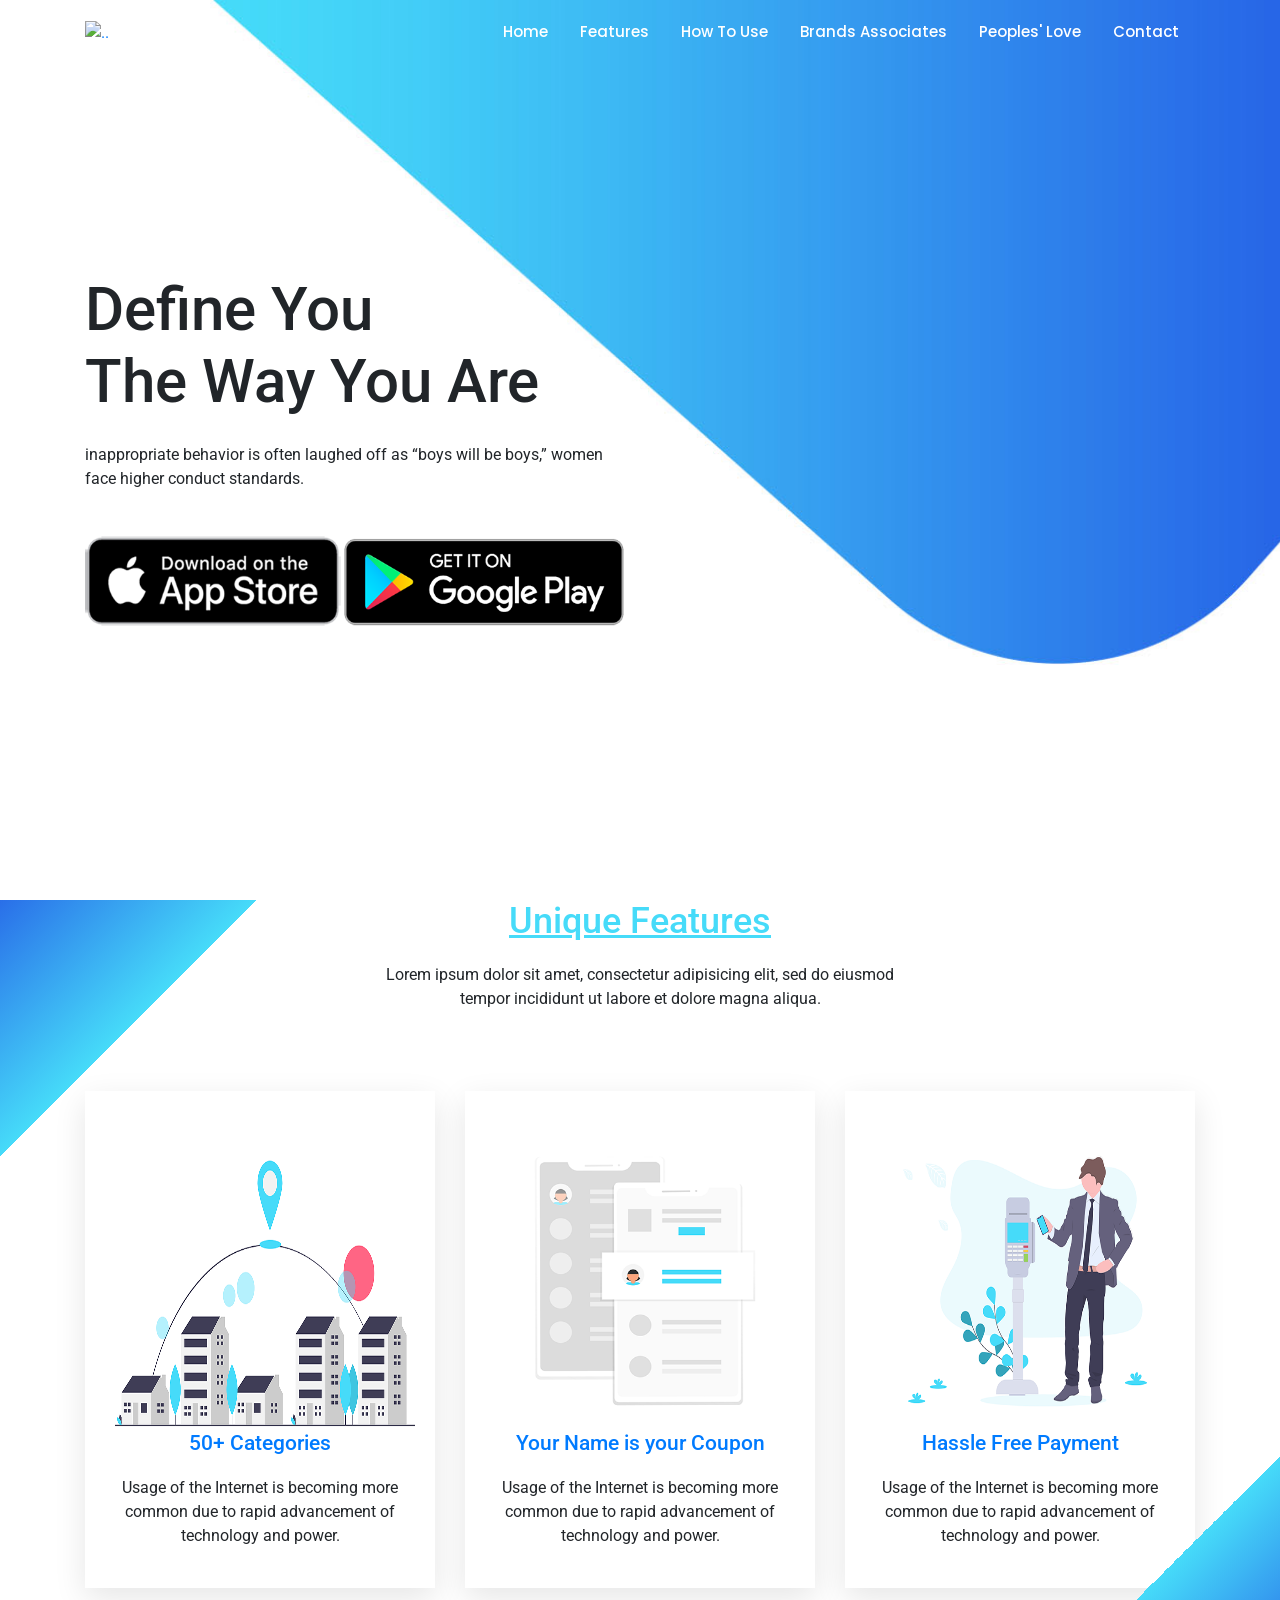
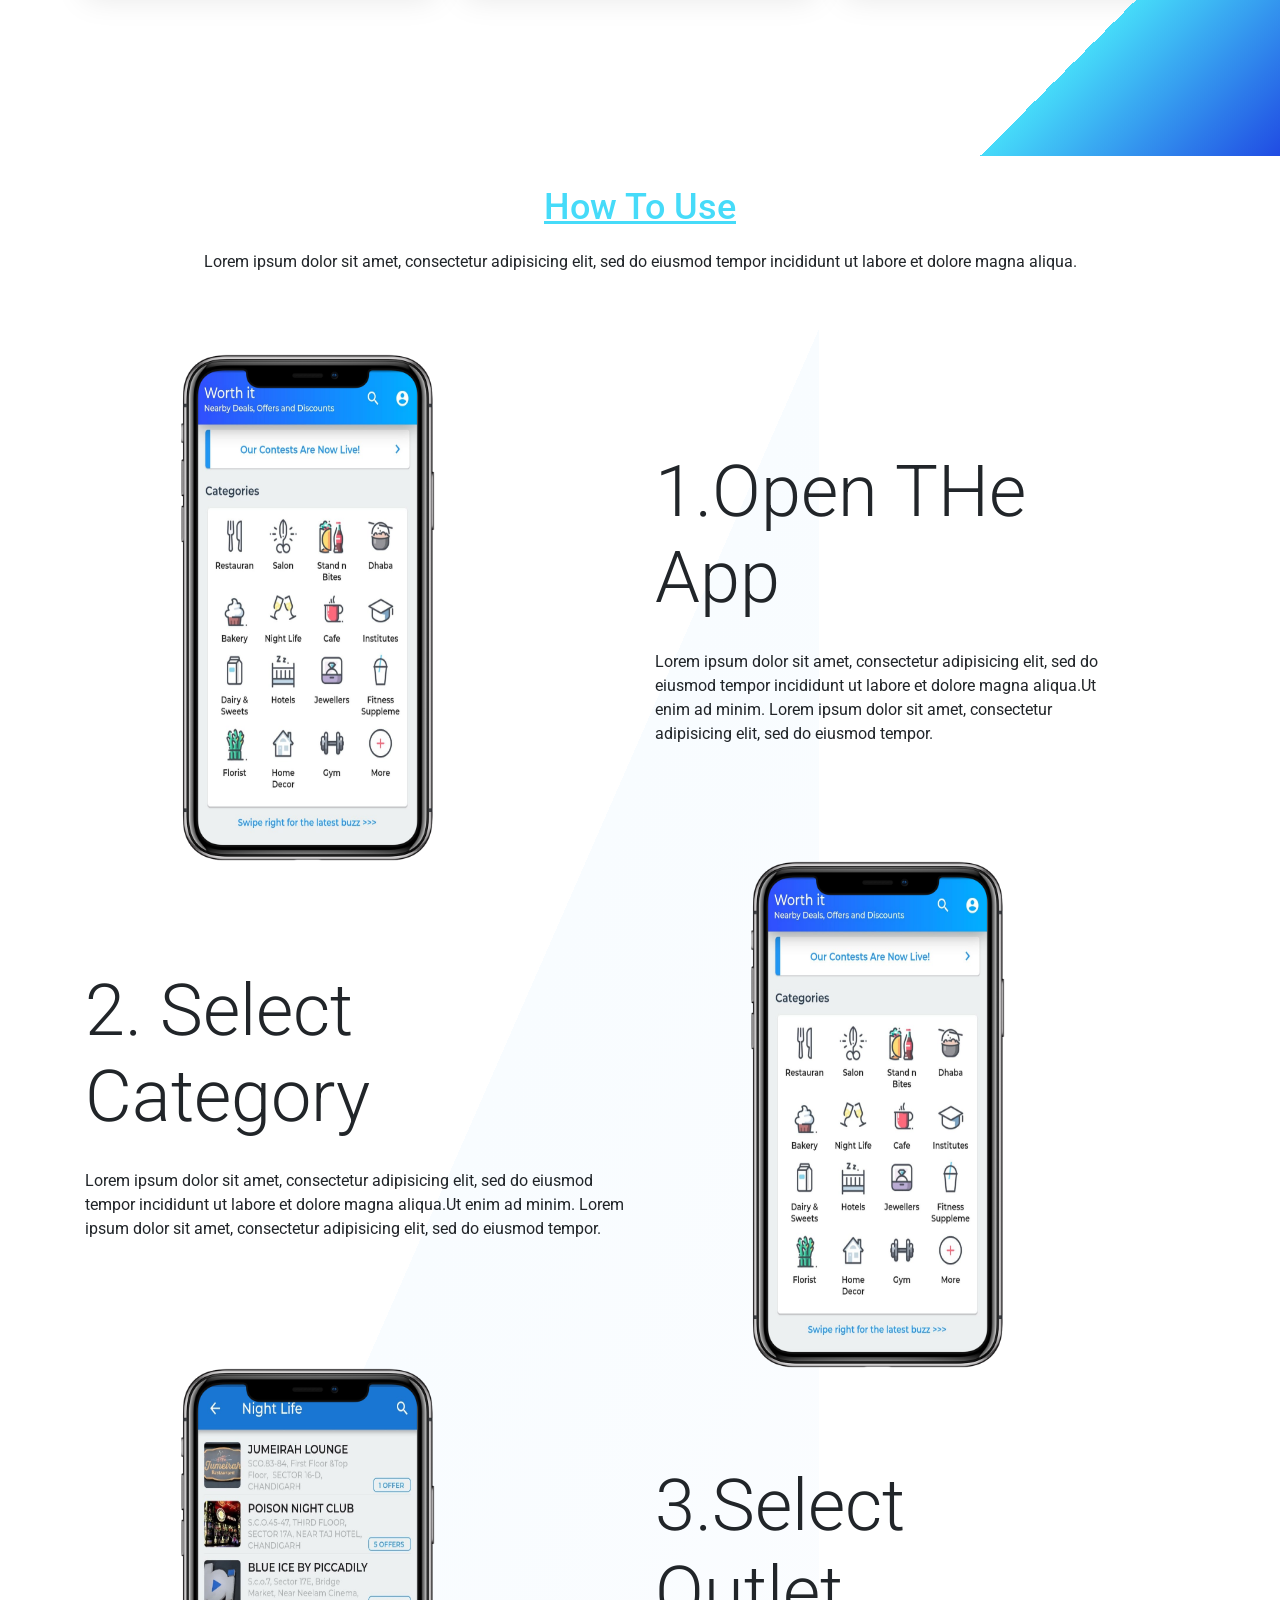
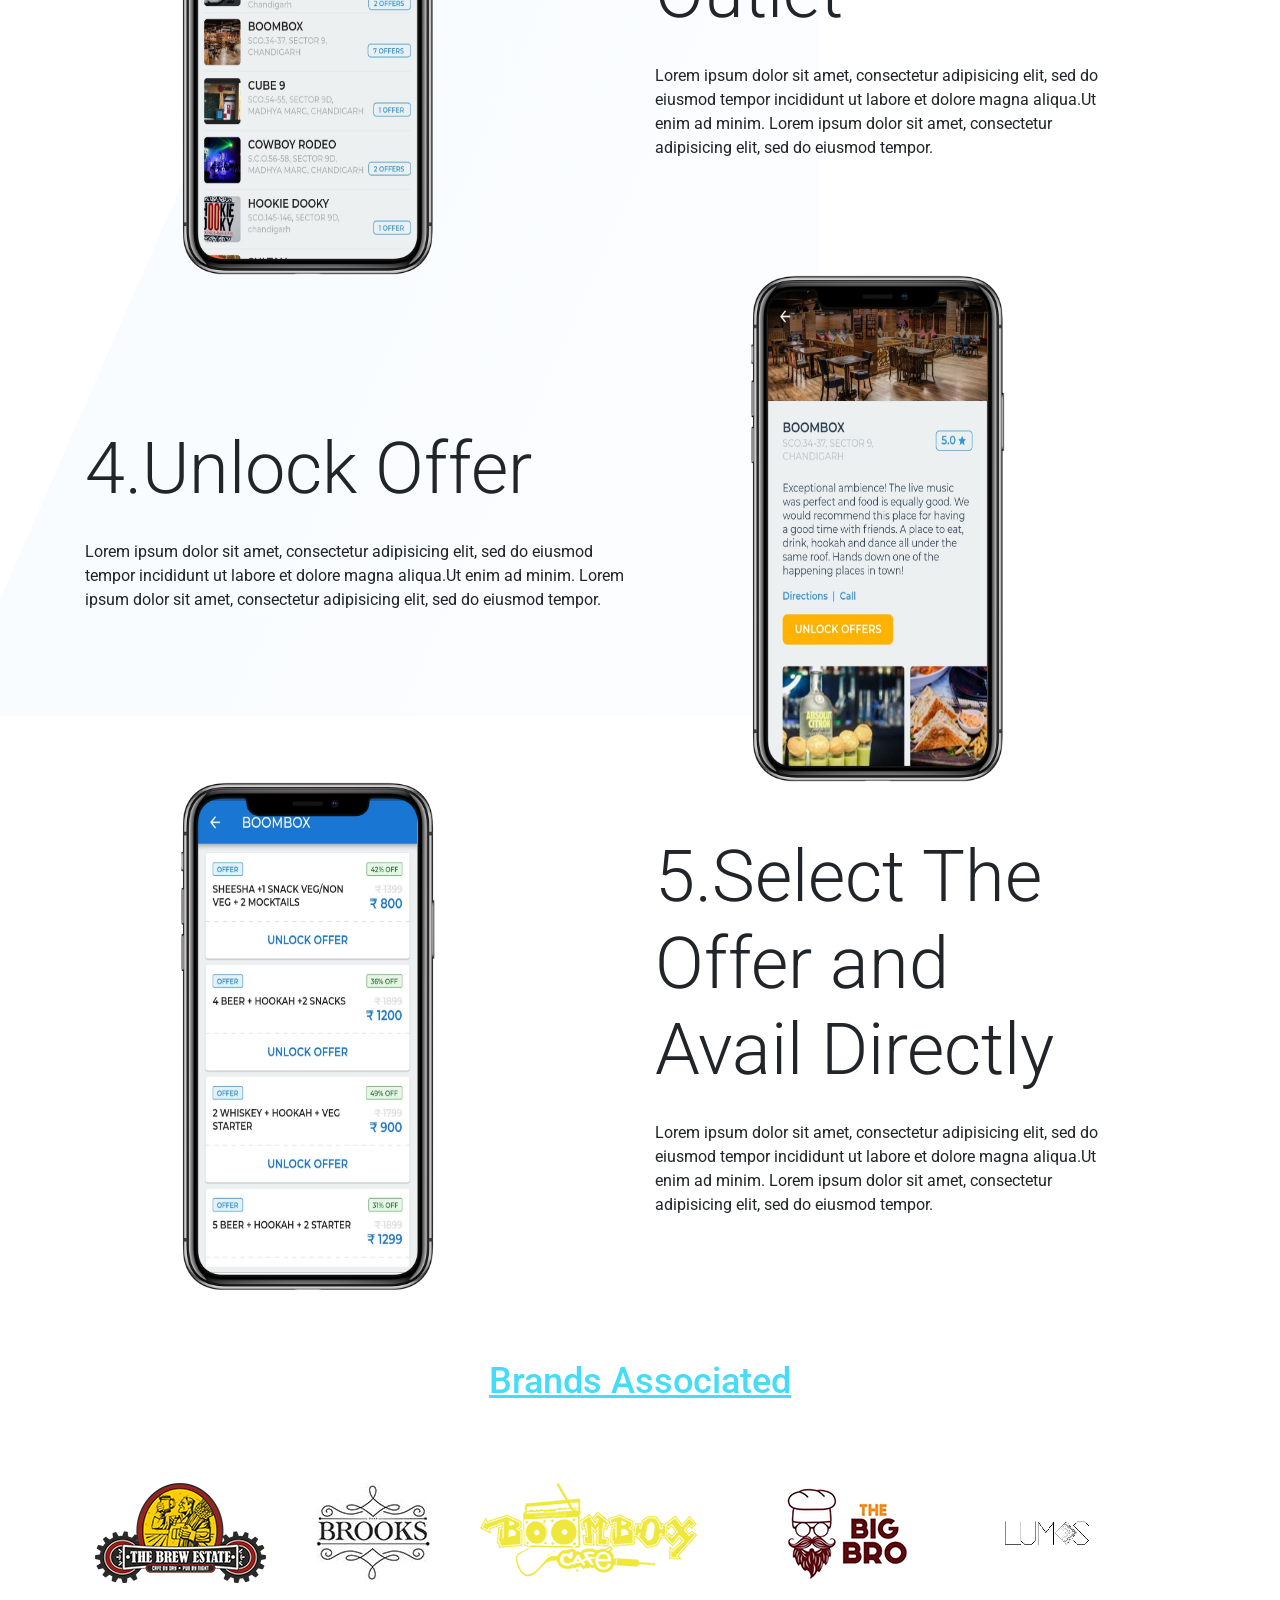
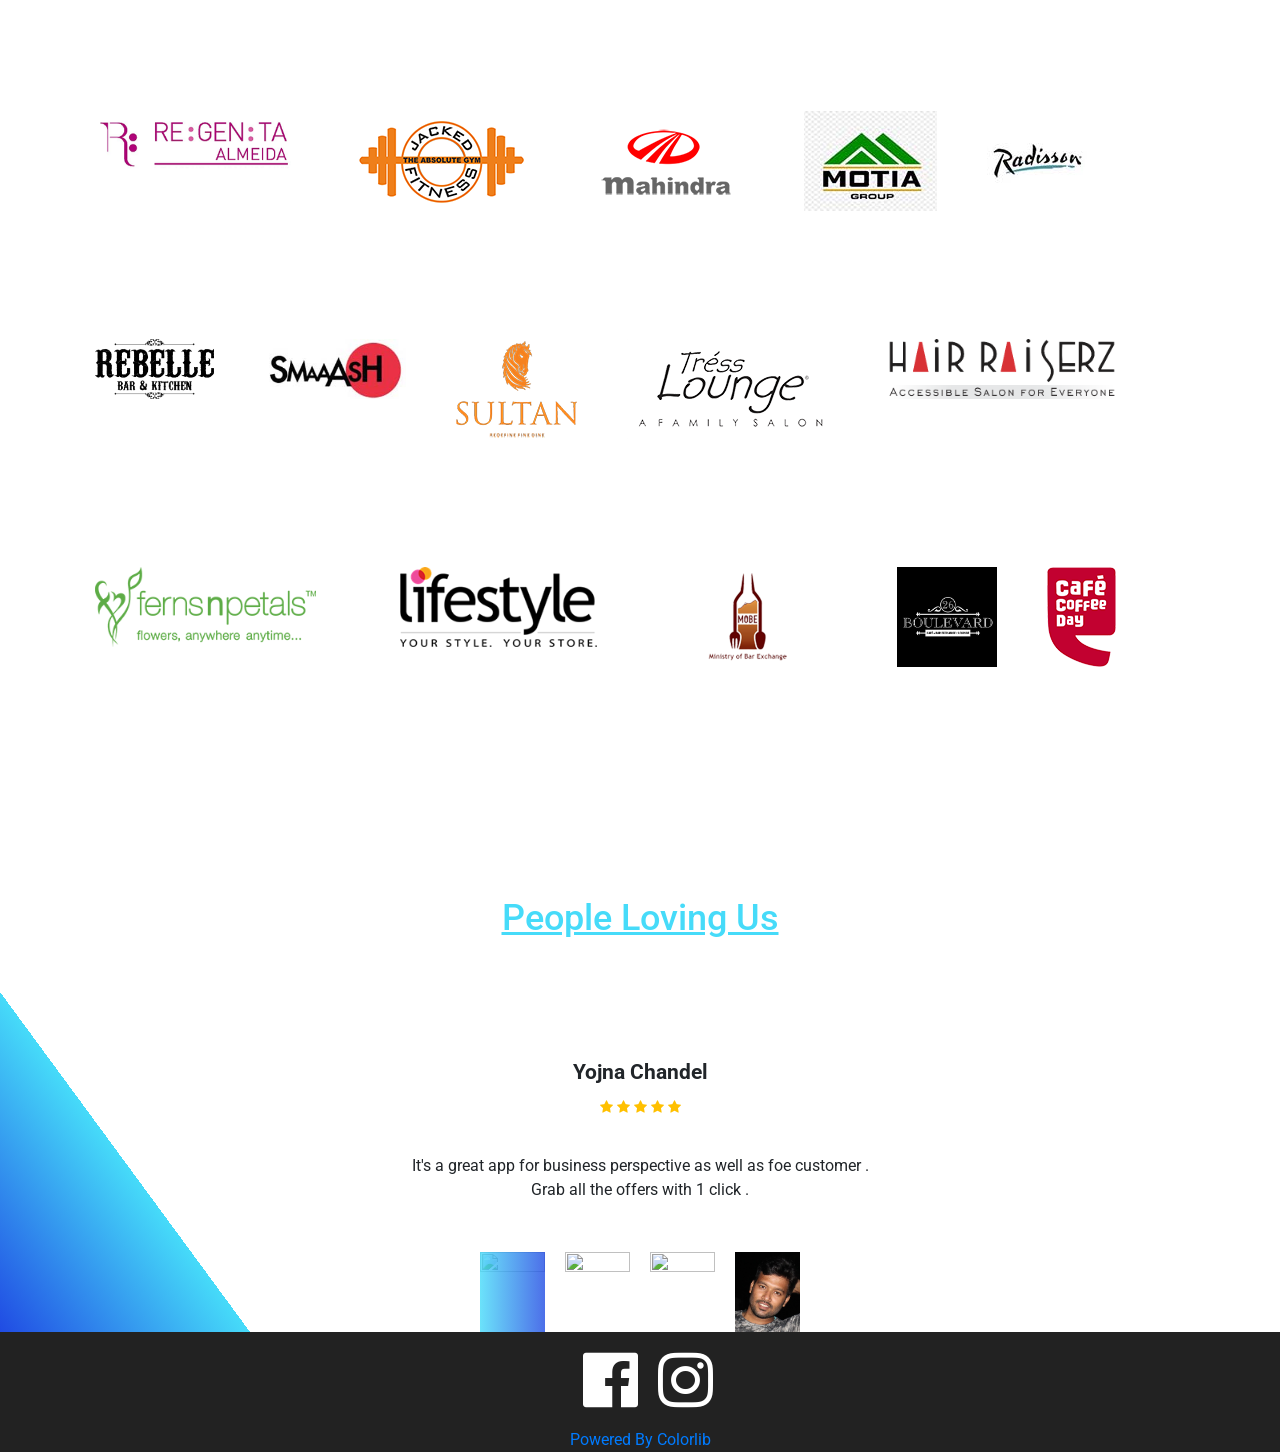
==== commit 72709604: "categories updation" ====
--- a/worthIt/index.html
+++ b/worthIt/index.html
@@ -155,7 +155,7 @@
 				<div class="col-lg-4 col-md-6 mb-5">
 					<div class="single-feature">
 						<a href="#" class="title">
-							<span><img src="photos/50+.png" height="500px" width="300px" alt="feature1"></span>
+							<span><img src="img/multiple_categories.png" height="300px" width="300px" alt="feature1"></span>
 							<h3>50+ Categories</h3>
 						</a>
 						<p>
@@ -163,7 +163,21 @@
 						</p>
 					</div>
 				</div>
+
+
+
 				<div class="col-lg-4 col-md-6 mb-5">
+					<div class="single-feature">
+						<a href="#" class="title">
+							<span><img src="img/name_is_coupon.png" height="300px" width="300px" alt="feature1"></span>
+							<h3>Your Name is your Coupon</h3>
+						</a>
+						<p>
+							Usage of the Internet is becoming more common due to rapid advancement of technology and power.
+						</p>
+					</div>
+				</div>
+				<!-- <div class="col-lg-4 col-md-6 mb-5">
 					<div class="single-feature">
 						<a href="#" class="title">
 							<span><img src="img/feature1.jpg" height="500px" width="300px" alt="feature1"></span>
@@ -173,13 +187,13 @@
 							Usage of the Internet is becoming more common due to rapid advancement of technology and power.
 						</p>
 					</div>
-				</div>
+				</div> -->
 
 			
 				<div class="col-lg-4 col-md-6 mb-5">
 					<div class="single-feature">
 						<a href="#" class="title">
-							<span><img src="img/feature1.jpg" height="500px" width="300px" alt="feature1"></span>
+							<span><img src="img/payment.png" height="300px" width="300px" alt="feature1"></span>
 						
 							<h3>Hassle Free Payment</h3>
 						</a>
@@ -190,13 +204,13 @@
 				</div>
 
 
-  <div class="row justify-content-center">
+<!--   <div class="row justify-content-center">
 
 
 <div class="col-lg-4 col-md-6 mb-5">
 					<div class="single-feature">
 						<a href="#" class="title">
-							<span><img src="img/feature1.jpg" height="500px" width="300px" alt="feature1"></span>
+							<span><img src="img/name_is_coupon.png" height="500px" width="300px" alt="feature1"></span>
 							<h3>Your Name is your Coupon</h3>
 						</a>
 						<p>
@@ -221,7 +235,7 @@
 					</div>
 				</div>
 
-			</div>
+			</div> -->
 	
 
 
@@ -385,7 +399,7 @@
 
 				<div class="offset-lg-1 col-lg-5 home-about-right">
 					<h1 class="display-3">
-						5.Select The Offer
+						5.Select The Offer and Avail Directly
 					</h1>
 					<p>
 						Lorem ipsum dolor sit amet, consectetur adipisicing elit, sed do eiusmod tempor incididunt ut labore et dolore
@@ -396,50 +410,7 @@
 				</div>
 
 
-				<div class="col-lg-6 home-about-right home-about-right2">
-					<h1 class="display-3">
-						6.Pay to the Outlet and
-						<br>Avail Discount Directly
-					</h1>
-					<p>
-						Lorem ipsum dolor sit amet, consectetur adipisicing elit, sed do eiusmod tempor incididunt ut labore et dolore
-						magna aliqua.Ut
-						enim ad minim. Lorem ipsum dolor sit amet, consectetur adipisicing elit, sed do eiusmod tempor.
-					</p>
-					<!-- <div class="download-button d-flex flex-row justify-content-start">
-						<div class="buttons flex-row d-flex">
-							<i class="fa fa-apple" aria-hidden="true"></i>
-							<div class="desc">
-								<a href="#">
-									<p>
-										<span>Available</span> <br>
-										on App Store
-									</p>
-								</a>
-							</div>
-						</div>
-						<div class="buttons dark flex-row d-flex">
-							<i class="fa fa-android" aria-hidden="true"></i>
-							<div class="desc">
-								<a href="#">
-									<p>
-										<span>Available</span> <br>
-										on Play Store
-									</p>
-								</a>
-							</div>
-						</div>
-					</div> -->
-				</div>
-				
-				<div class="offset-lg-1 col-lg-3 home-about-left device-wrapper">
-                   <div class="device" data-device="iPhoneX" data-orientation="portrait" data-color="black">
-                      <div class="screen">
-                          <img src="img/s1.jpeg" style="height: 100% ; width: 100%">
-                      </div>
-                  
-                   </div>
-				</div>
+			
 				
 
 			</div>
--- a/worthIt/css/main.css
+++ b/worthIt/css/main.css
@@ -679,7 +679,7 @@
   padding: 20px 24px 8px;
   max-width: 225px;
   margin-right: 10px;
-  border: 1px solid #dddddd;
+  border: 1px solid #dddddd; 
   -webkit-transition: all 0.3s ease 0s;
   -moz-transition: all 0.3s ease 0s;
   -o-transition: all 0.3s ease 0s;
@@ -694,6 +694,25 @@
     padding-right: 20px;
     color: #eeeeee;
     margin-top: -8px; }
+
+    .download{}
+
+    .download:hover {
+    cursor: pointer;
+    box-shadow: 0px 10px 20px 0px rgba(0, 0, 0, 0.1);
+    background-color: #46dbf9;
+    color: #fff !important;
+    border: 1px solid transparent; }
+    .download:hover a {
+      color: #fff; }
+
+
+
+
+
+
+
+
   .buttons:hover {
     cursor: pointer;
     box-shadow: 0px 10px 20px 0px rgba(0, 0, 0, 0.1);
@@ -2001,16 +2020,33 @@
   .feature-area:after {
     content: "";
     position: absolute;
-    right: 16%;
-    bottom: -100px;
-    z-index: -1;
-    width: 340px;
-    height: 340px;
+    right: 0% ;
+    bottom: -120px;
+    z-index: -0.5;
+    width: 300px;
+    height: 300px;
     background: linear-gradient(to bottom right, transparent 0%, transparent 50%, #46dbf9 50%, #204be3 100%);
     background: -webkit-linear-gradient(to bottom right, transparent 0%, transparent 50%, #46dbf9 50%, #204be3 100%);
     background: -moz-linear-gradient(to bottom right, transparent 0%, transparent 50%, #46dbf9 50%, #204be3 100%);
     background: -ms-linear-gradient(to bottom right, transparent 0%, transparent 50%, #46dbf9 50%, #204be3 100%);
     background: -o-linear-gradient(to bottom right, transparent 0%, transparent 50%, #46dbf9 50%, #204be3 100%); }
+
+
+.feature-area:before {
+    content: "";
+    position: absolute;
+    right: 80% ;
+    top: 0px;
+    z-index: -1;
+    width: 340px;
+    height: 340px;
+    background: linear-gradient(to top left, transparent 0%, transparent 50%, #46dbf9 50%, #204be3 100%);
+    background: -webkit-linear-gradient(to top left, transparent 0%, transparent 50%, #46dbf9 50%, #204be3 100%);
+    background: -moz-linear-gradient(to top left, transparent 0%, transparent 50%, #46dbf9 50%, #204be3 100%);
+    background: -ms-linear-gradient(to top left, transparent 0%, transparent 50%, #46dbf9 50%, #204be3 100%);
+    background: -o-linear-gradient(to top left, transparent 0%, transparent 50%, #46dbf9 50%, #204be3 100%); }
+
+
     @media (max-width: 991px) {
       .feature-area:after {
         display: none; } }
@@ -2068,16 +2104,18 @@
     font-size: 14px; }
 
 .testimonials-area {
-  position: relative; }
+  position: relative; 
+max-width: 100% ; }
   .testimonials-area.about-page .container::before {
-    display: none; }
+    display: none;
+    max-width: 100% ; }
   .testimonials-area .container:before {
     content: "";
     position: absolute;
-    left: 17%;
+    left: 0%;
     bottom: 0;
     z-index: -1;
-    width: 340px;
+    width: 250px;
     height: 340px;
     background: linear-gradient(to bottom left, transparent 0%, transparent 50%, #46dbf9 50%, #204be3 100%);
     background: -webkit-linear-gradient(to bottom left, transparent 0%, transparent 50%, #46dbf9 50%, #204be3 100%);
@@ -2104,6 +2142,7 @@
         opacity: .8; }
 
 .testi-slider {
+
   margin: auto; }
   .testi-slider .testi-item {
     text-align: center; }
@@ -2132,7 +2171,7 @@
   .screenshot-area .container:after {
     content: '';
     position: absolute;
-    top: 20%;
+    top: 18%;
     left: 31%;
     width: 69%;
     height: 188%;
@@ -3179,7 +3218,8 @@
 /*  Footer Styles
 /* =================================== */
 .footer-area {
-  background: #222222; }
+  background: #222222; 
+margin: 0px;}
   @media (max-width: 991px) {
     .footer-area .single-footer-widget {
       margin-bottom: 30px; } }
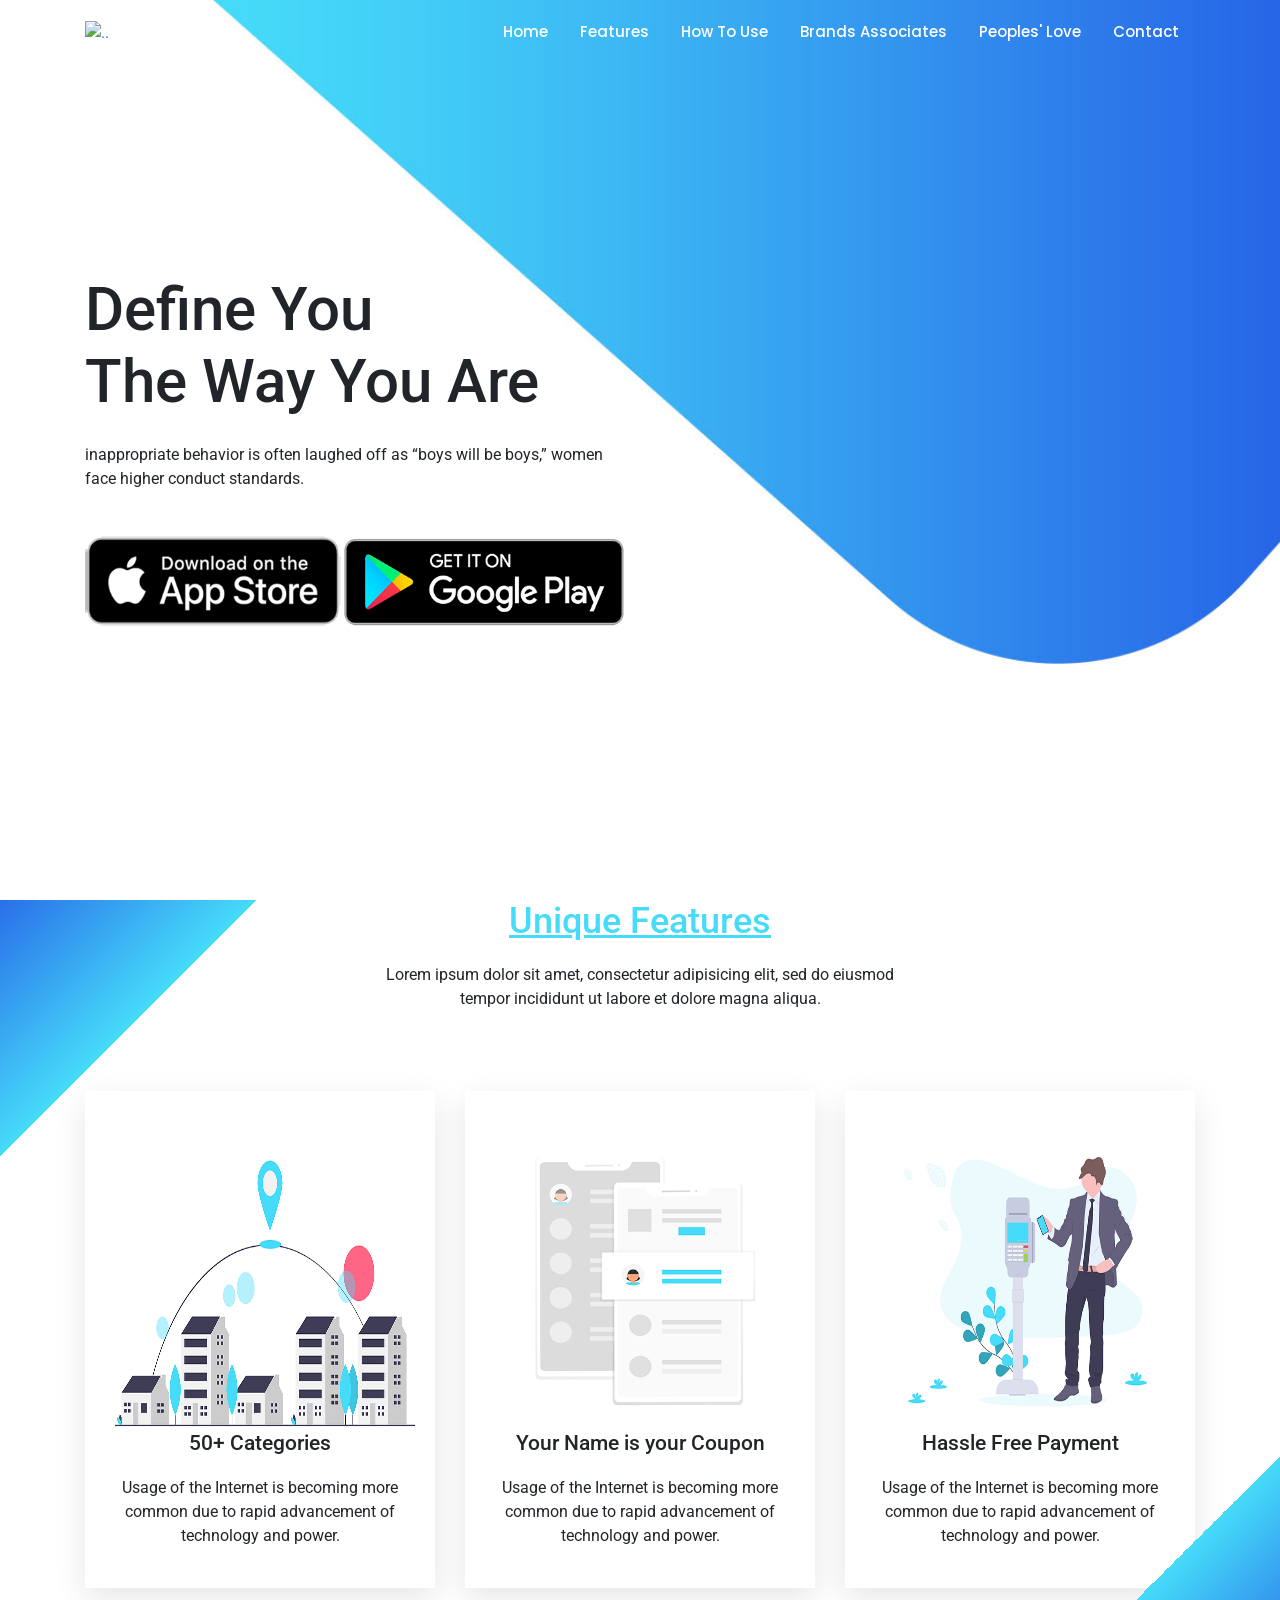
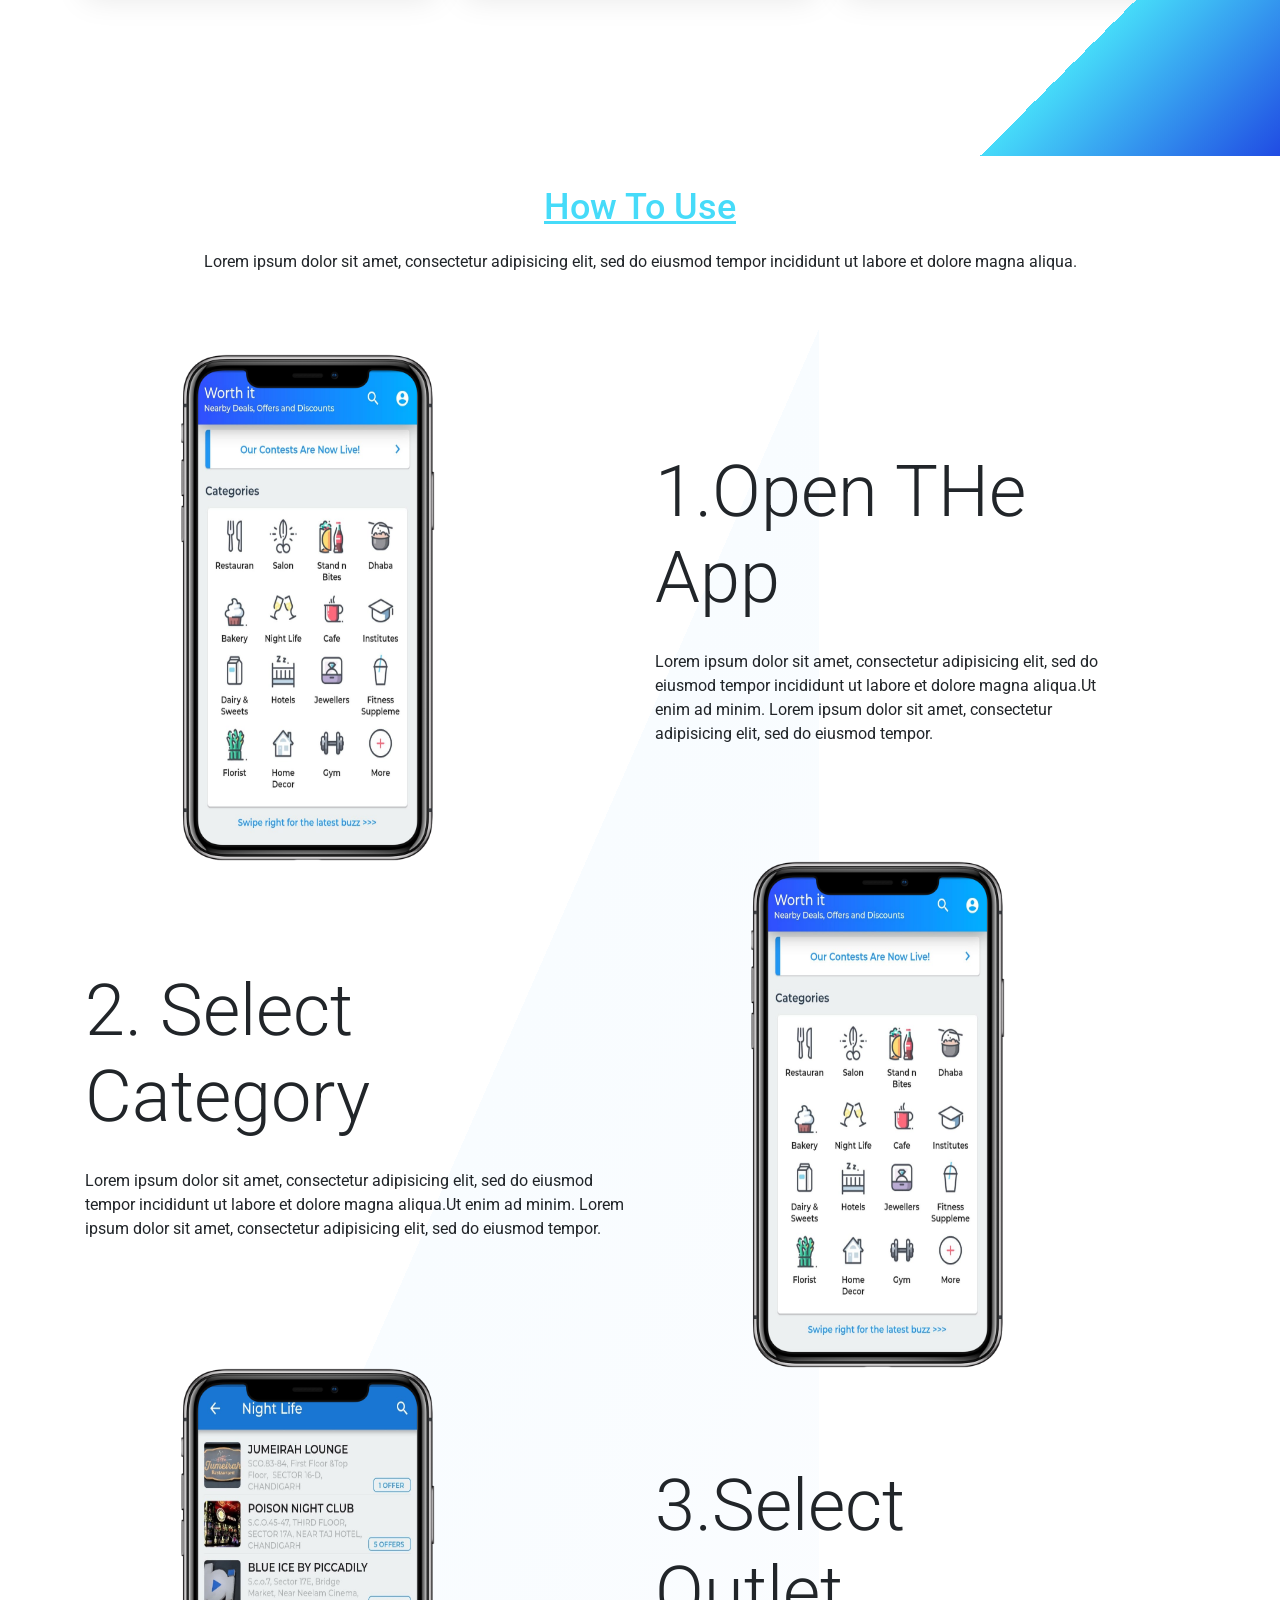
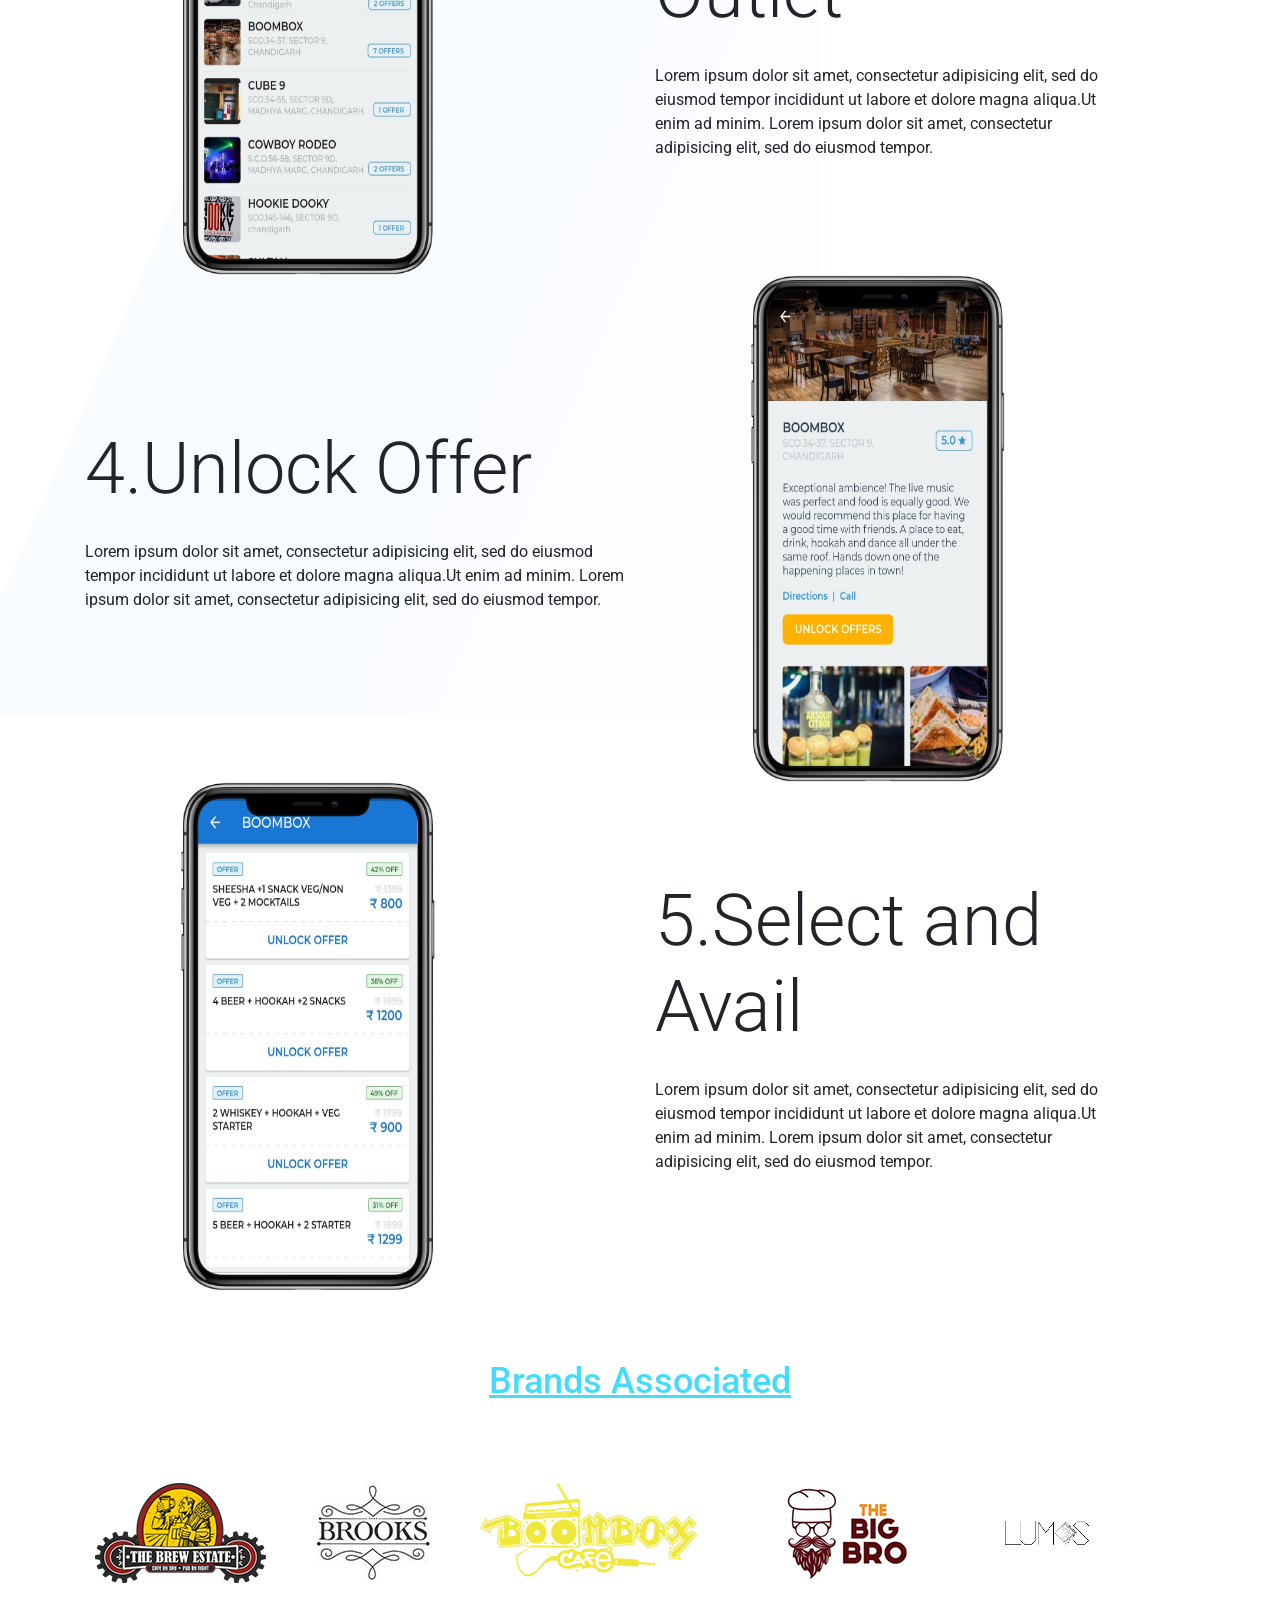
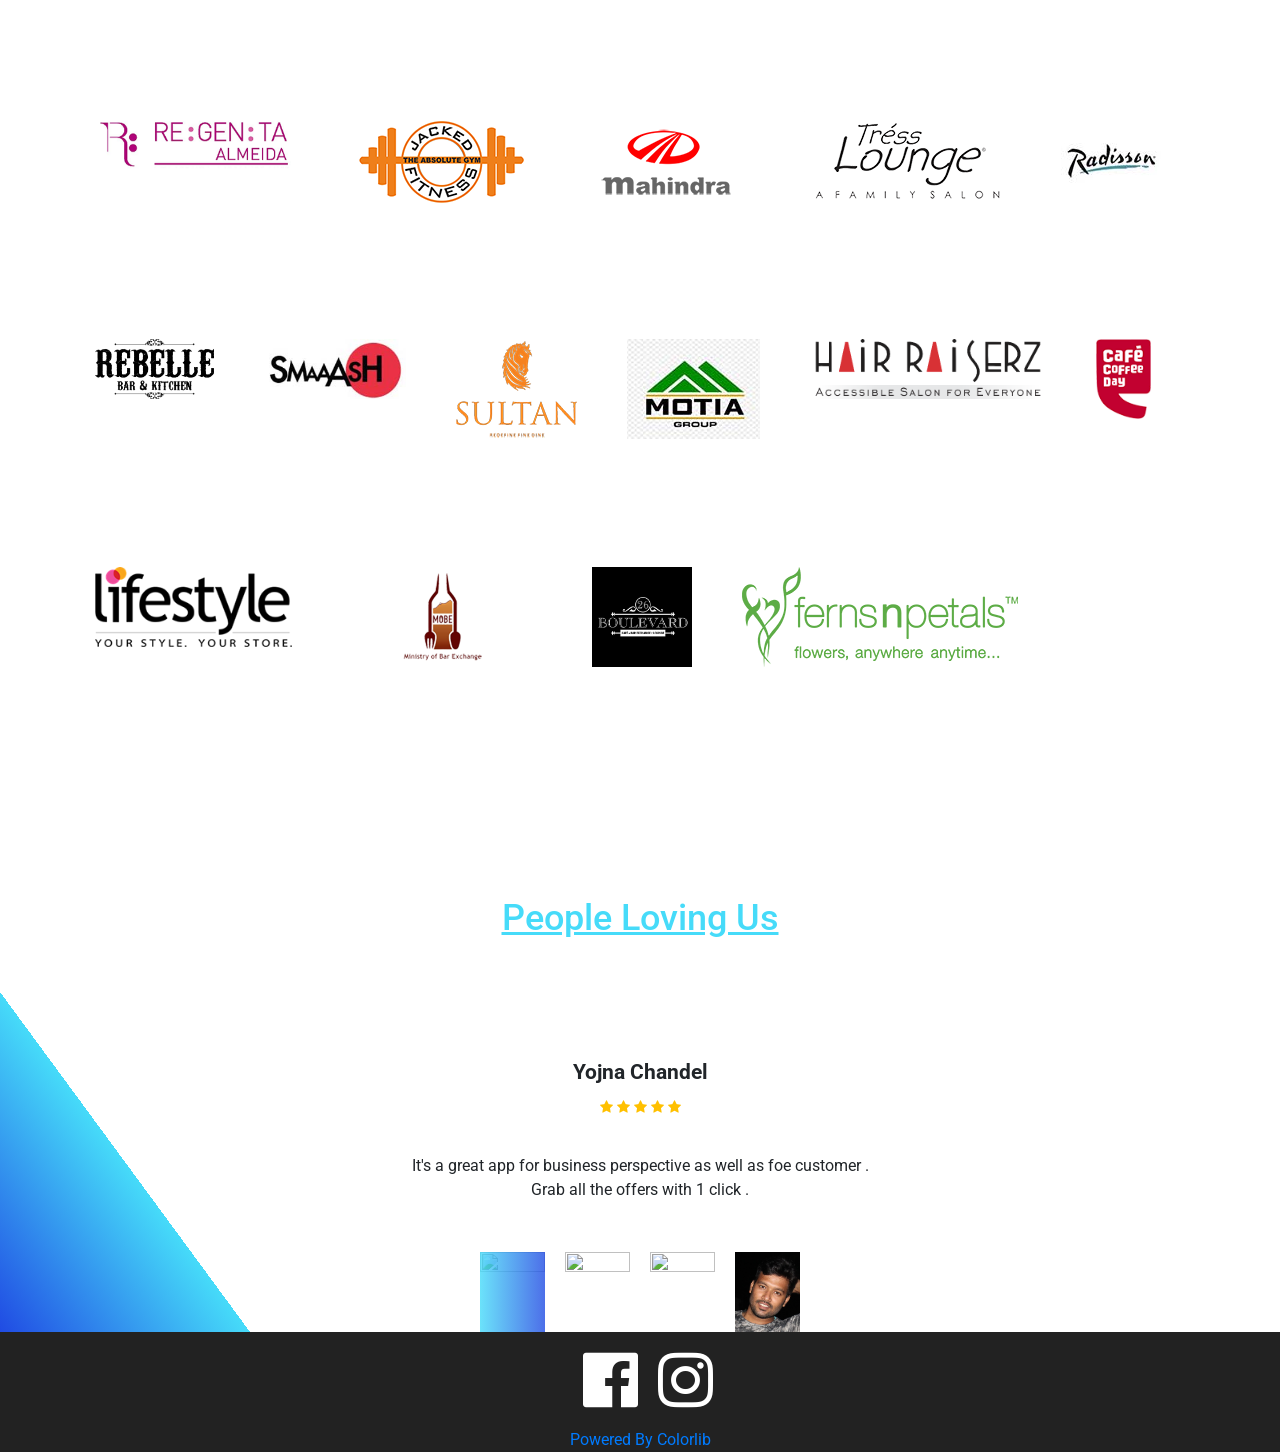
==== commit 0c7502ff: "responsiveness updation" ====
--- a/worthIt/index.html
+++ b/worthIt/index.html
@@ -154,10 +154,10 @@
 			<div class="row">
 				<div class="col-lg-4 col-md-6 mb-5">
 					<div class="single-feature">
-						<a href="#" class="title">
+						<div  class="title">
 							<span><img src="img/multiple_categories.png" height="300px" width="300px" alt="feature1"></span>
 							<h3>50+ Categories</h3>
-						</a>
+						</div>
 						<p>
 							Usage of the Internet is becoming more common due to rapid advancement of technology and power.
 						</p>
@@ -168,10 +168,10 @@
 
 				<div class="col-lg-4 col-md-6 mb-5">
 					<div class="single-feature">
-						<a href="#" class="title">
+						<div class="title">
 							<span><img src="img/name_is_coupon.png" height="300px" width="300px" alt="feature1"></span>
 							<h3>Your Name is your Coupon</h3>
-						</a>
+						</div>
 						<p>
 							Usage of the Internet is becoming more common due to rapid advancement of technology and power.
 						</p>
@@ -192,11 +192,11 @@
 			
 				<div class="col-lg-4 col-md-6 mb-5">
 					<div class="single-feature">
-						<a href="#" class="title">
+						<div class="title">
 							<span><img src="img/payment.png" height="300px" width="300px" alt="feature1"></span>
 						
 							<h3>Hassle Free Payment</h3>
-						</a>
+						</div>
 						<p>
 							Usage of the Internet is becoming more common due to rapid advancement of technology and power.
 						</p>
@@ -256,15 +256,15 @@
 						</p>
 					</div>
 			<div class="row align-items-center">
-				<div class="offset-lg-1 col-lg-3 home-about-left device-wrapper">
+				<div class="offset-lg-1 col-lg-3 col-5 home-about-left device-wrapper">
                    <div class="device" data-device="iPhoneX" data-orientation="portrait" data-color="black">
                       <div class="screen">
-                          <img src="img/s4.jpeg" style="height: 100% ; width: 100%">
+                          <img src="img/s4.jpeg" class="img-fluid" style="height: 100% ; width: 100%">
                       </div>
                   
                    </div>
 				</div>
-				<div class="offset-lg-2 col-lg-5 home-about-right">
+				<div class="offset-lg-2 col-lg-5 col-6 home-about-right">
 					<h1 class="display-3">
 						1.Open THe App
 					</h1>
@@ -275,7 +275,7 @@
 					</p>
 				<!-- 	<a class="primary-btn text-uppercase" href="#">Get Details</a> -->
 				</div>
-				<div class="col-lg-6 home-about-right home-about-right2">
+				<div class="col-lg-6 col-7 home-about-right home-about-right2">
 					<h1 class="display-3">
 						2.  Select Category
 					</h1>
@@ -309,7 +309,7 @@
 						</div>
 					</div> -->
 				</div>
-				<div class="offset-lg-1 col-lg-3 home-about-left device-wrapper">
+				<div class="offset-lg-1 col-lg-3  col-5 home-about-left device-wrapper">
                    <div class="device" data-device="iPhoneX" data-orientation="portrait" data-color="black">
                       <div class="screen">
                           <img src="img/s4.jpeg" style="height: 100% ; width: 100%">
@@ -320,7 +320,7 @@
 
 
 
-<div class="offset-lg-1 col-lg-3 home-about-left device-wrapper">
+<div class="offset-lg-1 col-lg-3 col-5 home-about-left device-wrapper">
                    <div class="device" data-device="iPhoneX" data-orientation="portrait" data-color="black">
                       <div class="screen">
                           <img src="img/s1.jpeg" style="height: 100% ; width: 100%">
@@ -328,7 +328,7 @@
                   
                    </div>
 				</div>
-				<div class="offset-lg-2 col-lg-5 home-about-right">
+				<div class="offset-lg-2 col-lg-5 col-7 home-about-right">
 					<h1 class="display-3">
 						3.Select Outlet
 					</h1>
@@ -341,7 +341,7 @@
 				</div>
 
 
-				<div class="col-lg-6 home-about-right home-about-right2">
+				<div class="col-lg-6 col-7 home-about-right home-about-right2">
 					<h1 class="display-3">
 						4.Unlock Offer
 					</h1>
@@ -375,7 +375,7 @@
 						</div>
 					</div> -->
 				</div>
-				<div class="offset-lg-1 col-lg-3 home-about-left device-wrapper">
+				<div class="offset-lg-1 col-lg-3 col-5 home-about-left device-wrapper">
                    <div class="device" data-device="iPhoneX" data-orientation="portrait" data-color="black">
                       <div class="screen">
                           <img src="img/s3.jpeg" style="height: 100% ; width: 100%">
@@ -387,7 +387,7 @@
 
 
 
-<div class="offset-lg-1 col-lg-3 home-about-left device-wrapper">
+<div class="offset-lg-1 col-lg-3 col-5 home-about-left device-wrapper">
                    <div class="device" data-device="iPhoneX" data-orientation="portrait" data-color="black">
                       <div class="screen">
                           <img src="img/s2.jpeg" style="height: 100% ; width: 100%">
@@ -395,11 +395,11 @@
                   
                    </div>
 				</div>
-				<div class="col-lg-1"></div>
-
-				<div class="offset-lg-1 col-lg-5 home-about-right">
+			
+
+				<div class="offset-lg-2 col-lg-5 col-7 home-about-right">
 					<h1 class="display-3">
-						5.Select The Offer and Avail Directly
+						5.Select and Avail
 					</h1>
 					<p>
 						Lorem ipsum dolor sit amet, consectetur adipisicing elit, sed do eiusmod tempor incididunt ut labore et dolore
@@ -547,7 +547,7 @@
 	</div>
 	
 	<div class="col-auto col-lg-auto zoomin zoomin">
-		<img src="img/motia.jpg" style="height: 100px">
+		<img src="img/tresslounge.png" style="height: 100px">
 	</div>
 	<div class="col-auto col-lg-auto zoomin">
 		<img src="img/radisson.jpg" style="height: 100px " >
@@ -564,14 +564,14 @@
 	</div>
 
 	<div class="col-auto col-lg-auto zoomin zoomin">
-		<img src="img/tresslounge.png" style="height: 100px;" >
+		<img src="img/motia.jpg" style="height: 100px;" >
 	</div>
 
 	<div class="col-auto col-lg-auto zoomin">
 		<img src="img/hairraiserz.jpg" style="height: 60px " >
 	</div>
-	<div class="col-auto col-lg-3 zoomin">
-		<img src="img/fernsandpetals.png" style="height: 80px " >
+	<div class="col-auto col-lg-auto zoomin">
+		<img src="img/ccd.png" style="height: 80px " >
 	</div>
 	<div class="col-auto col-lg-auto zoomin">
 		<img src="img/lifestyle.png" style="height: 80px " >
@@ -583,7 +583,7 @@
 		<img src="img/b.jpg" style="height: 100px " >
 	</div>
 	<div class="col-auto col-lg-auto zoomin">
-		<img src="img/ccd.png" style="height: 100px " >
+		<img src="img/fernsandpetals.png" style="height: 100px " >
 	</div>
 	
 	
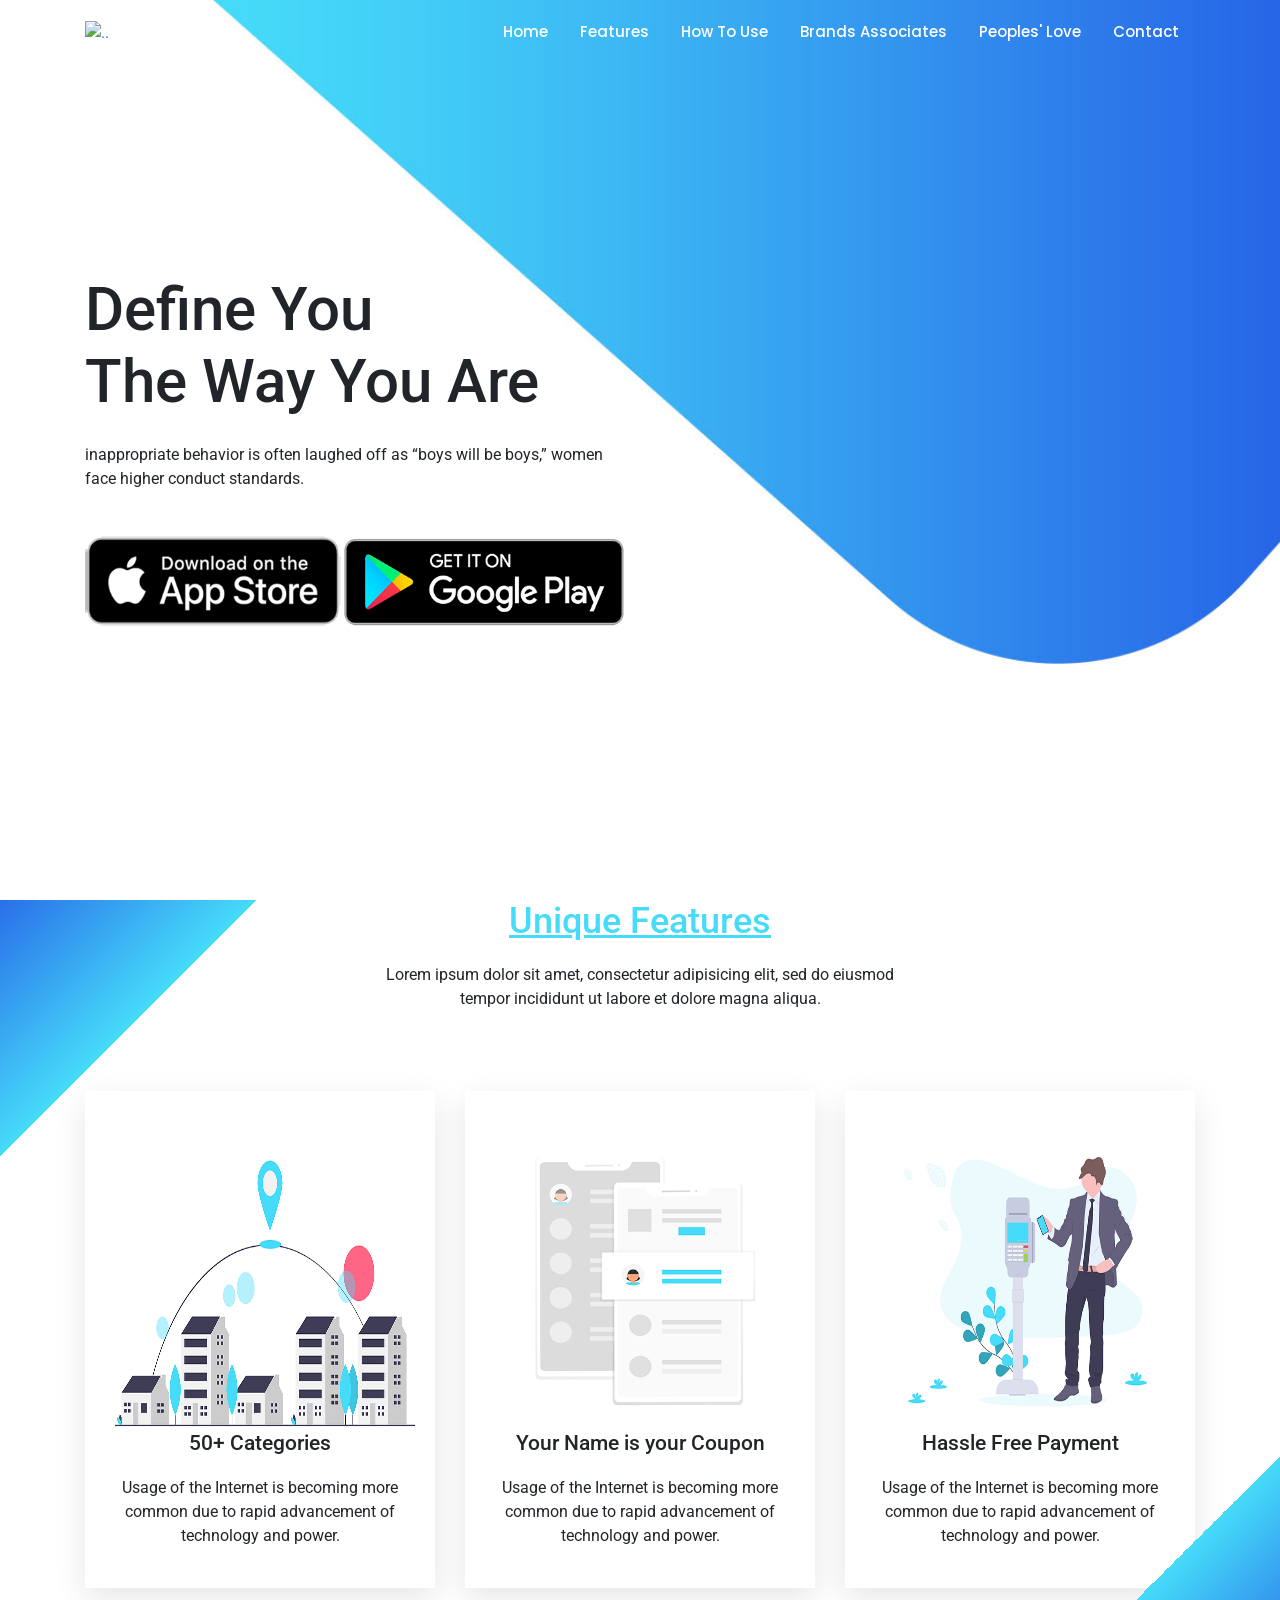
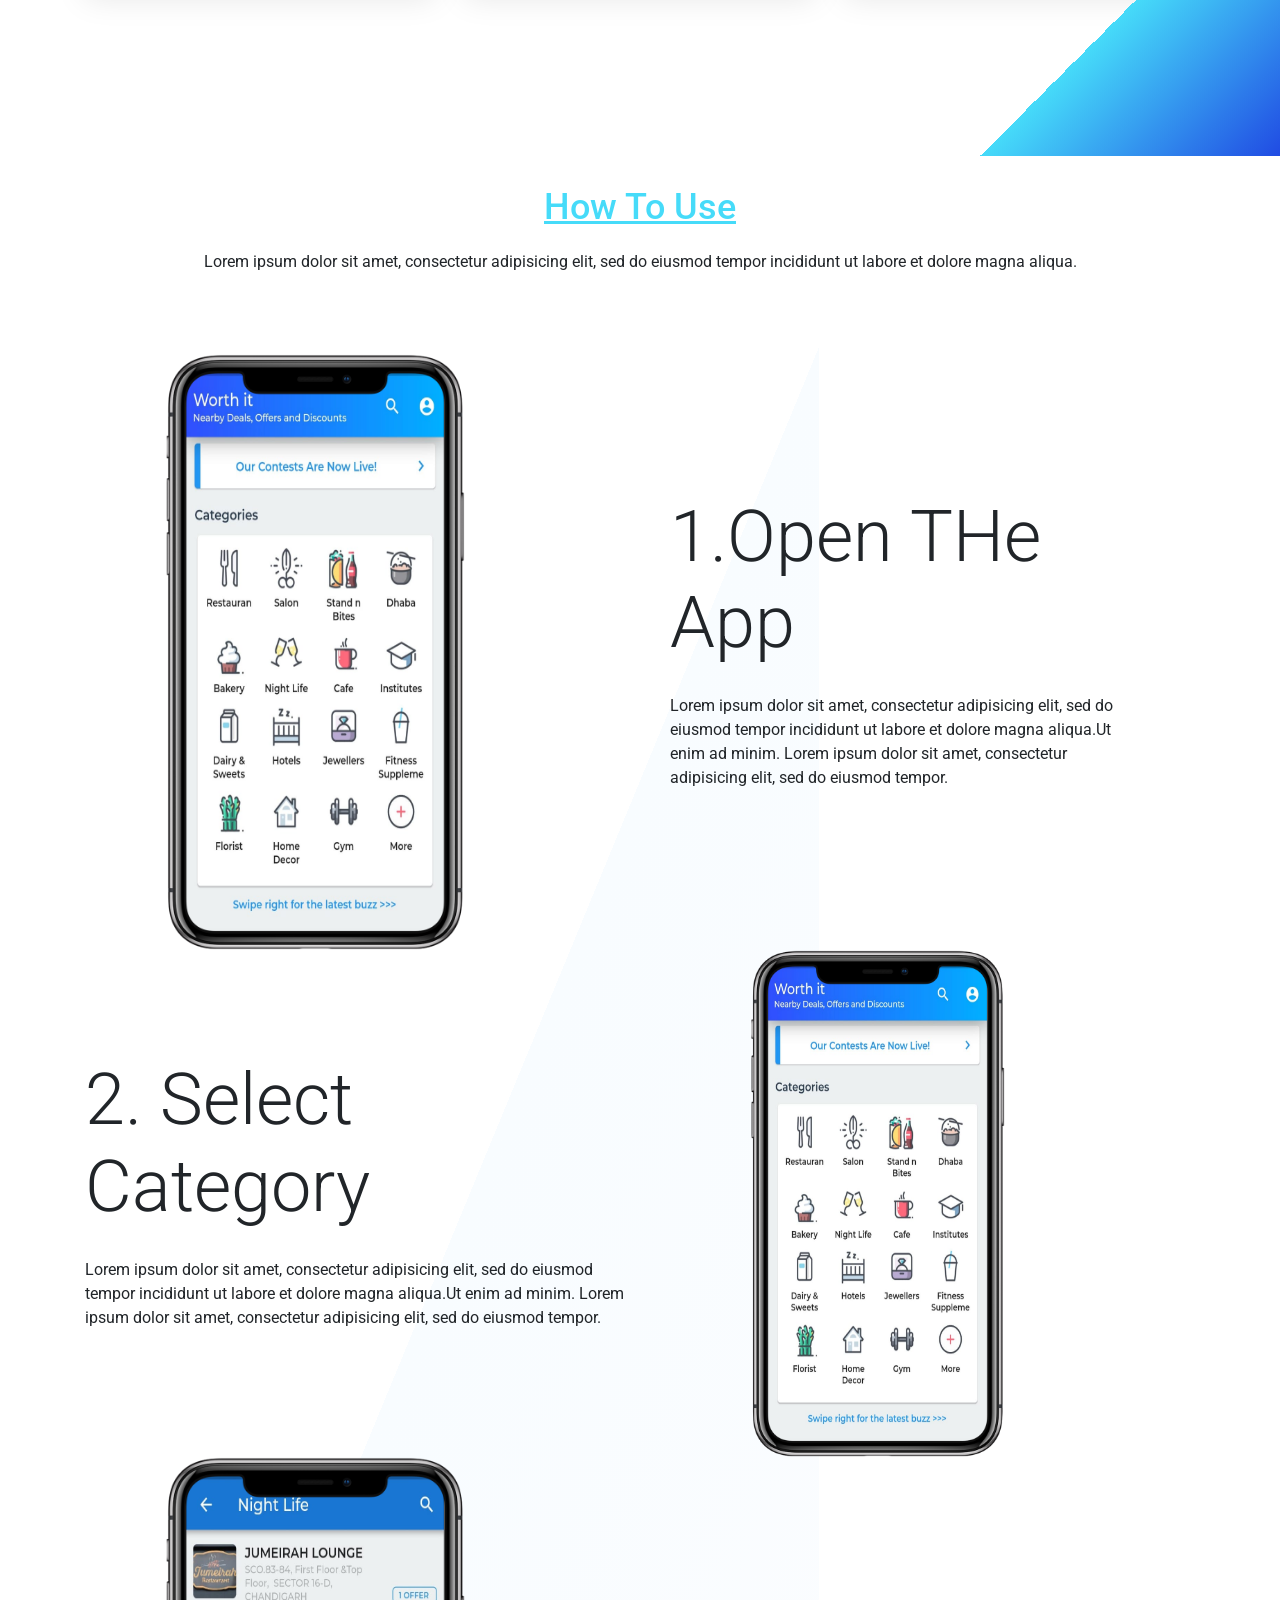
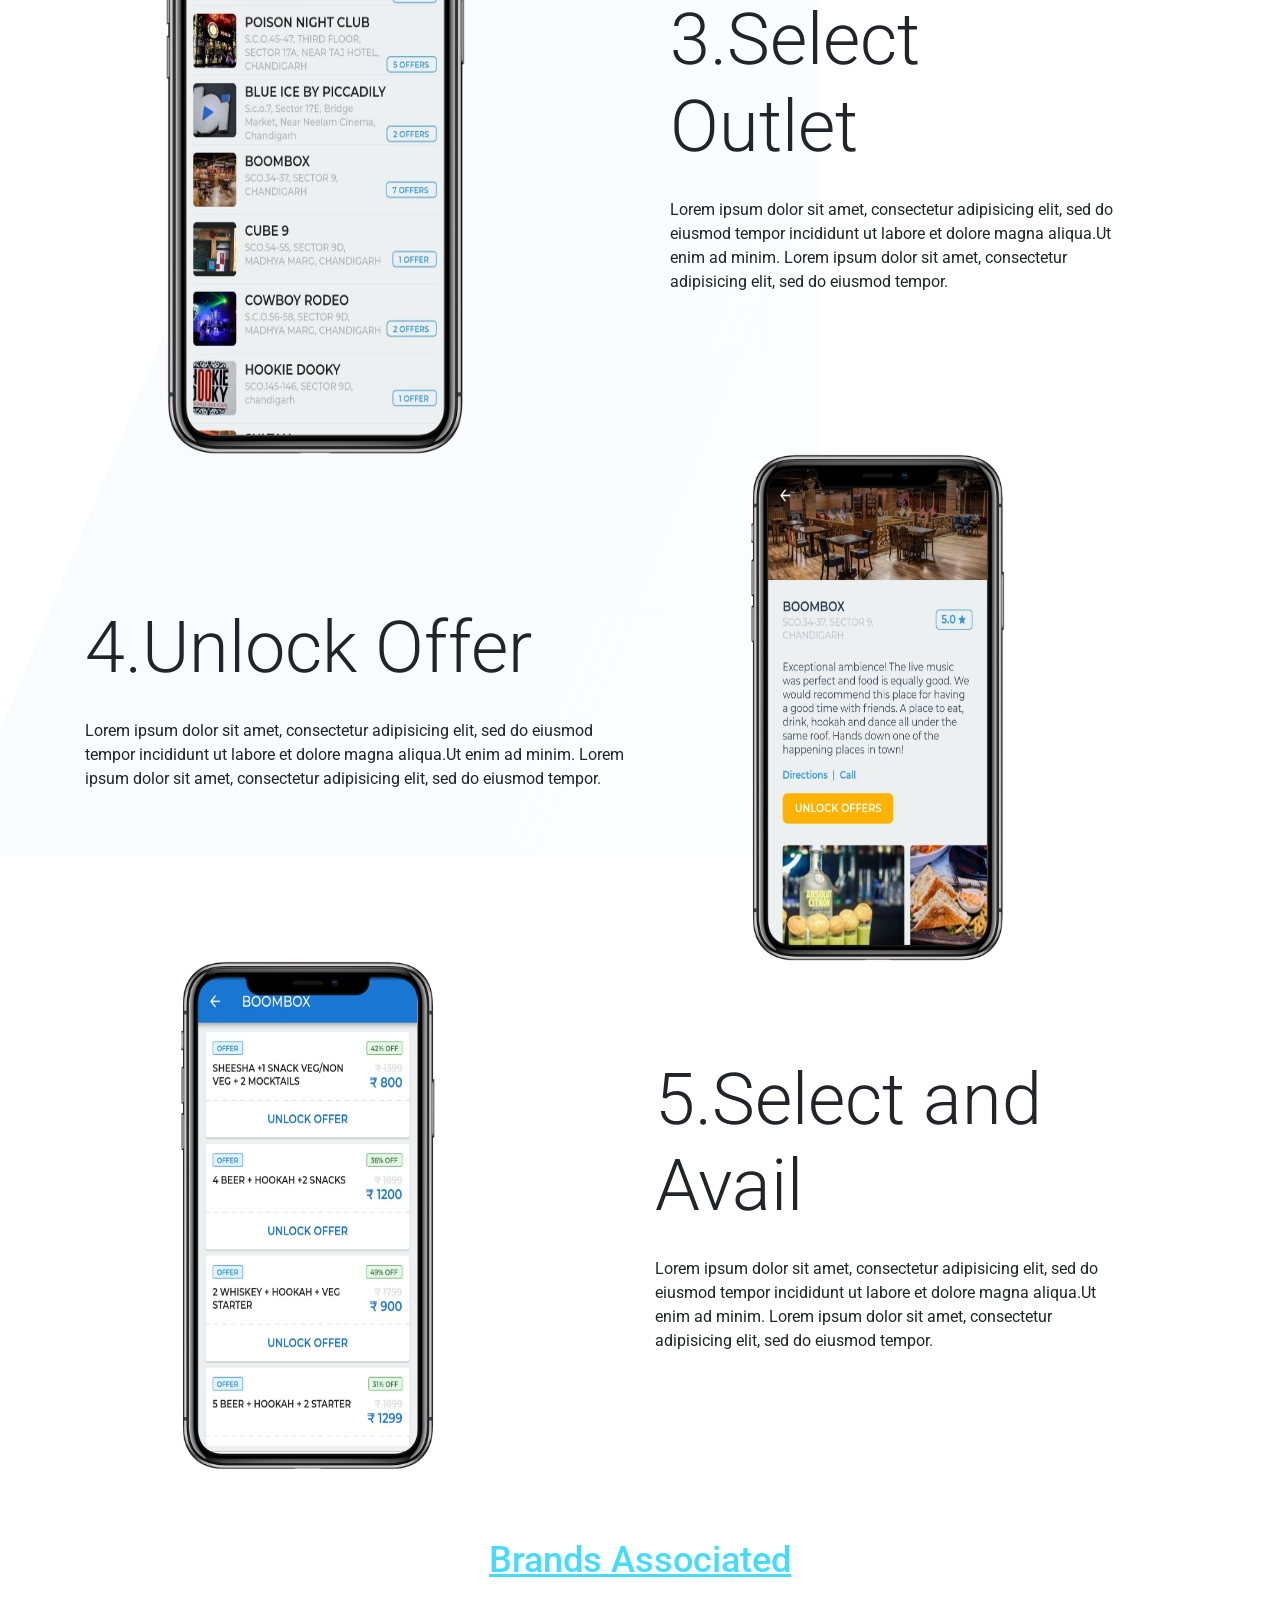
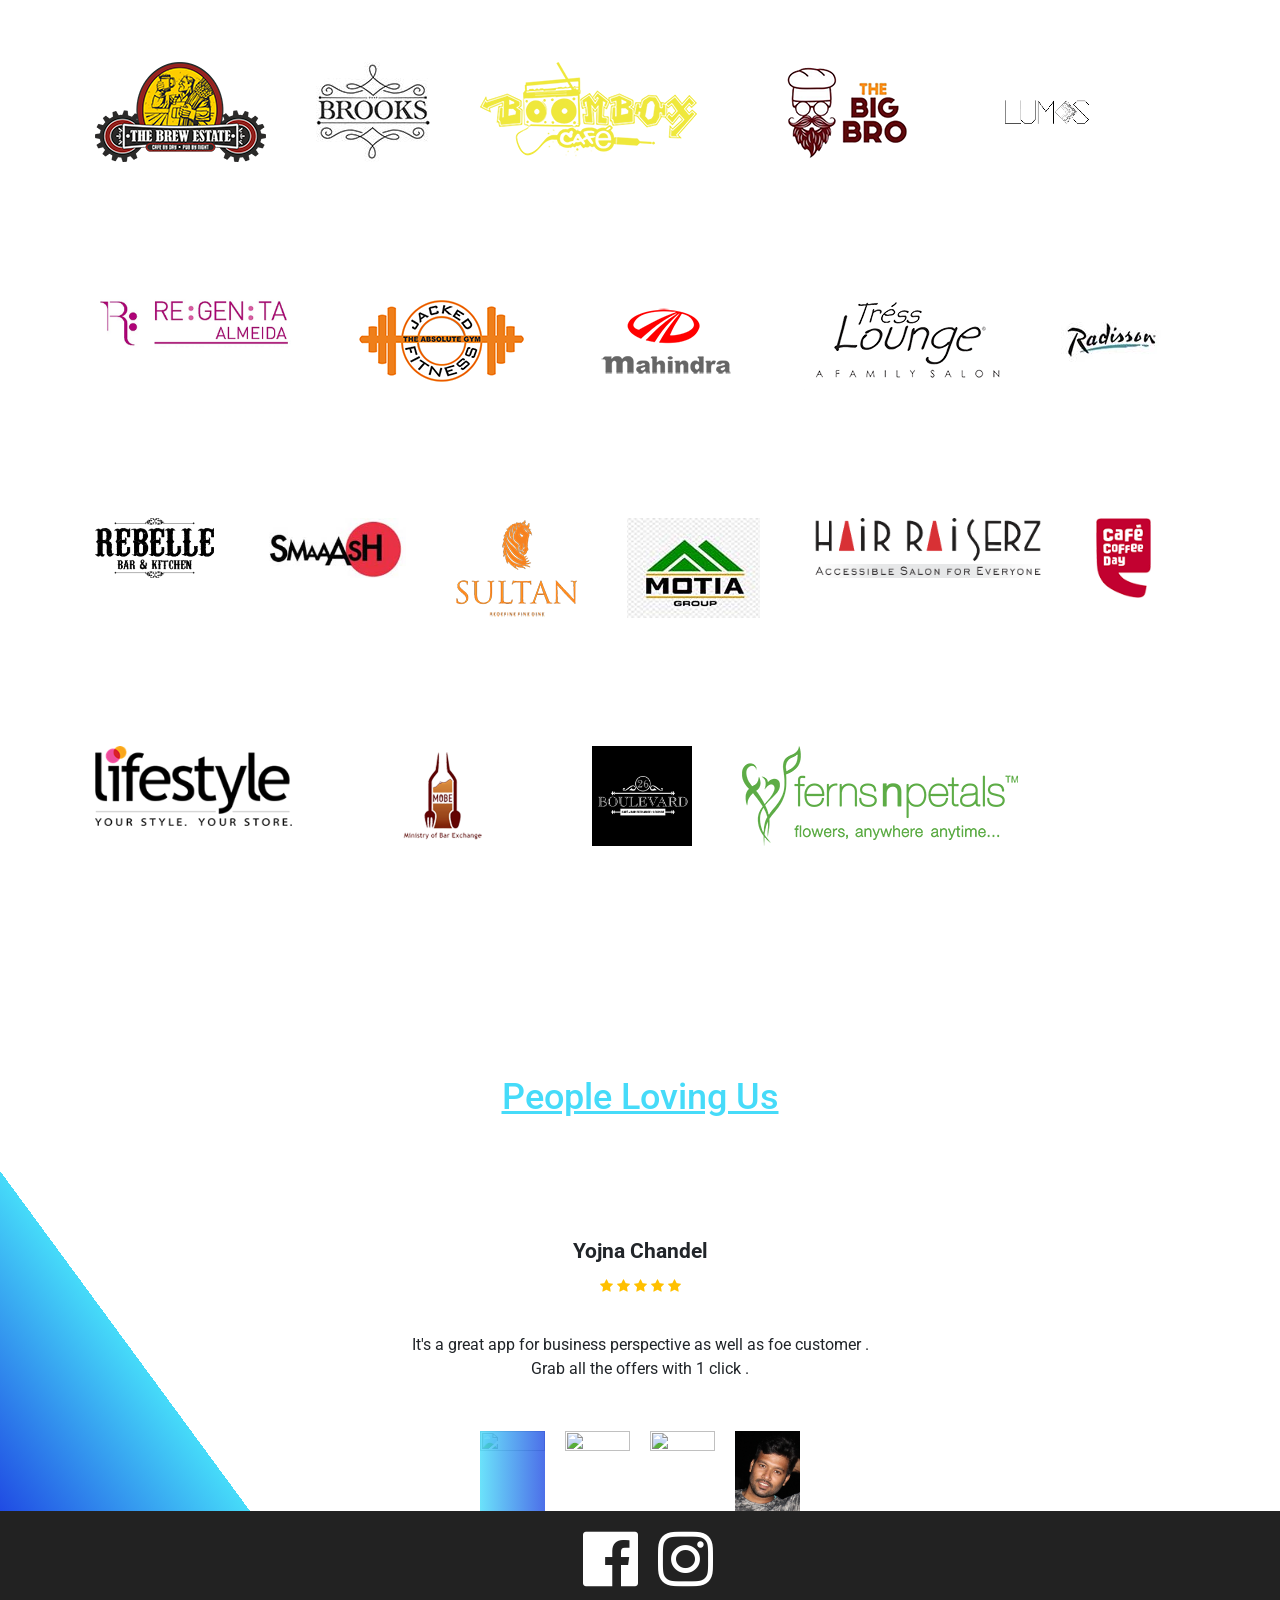
==== commit 89cbdf92: "resposiveness sorted" ====
--- a/worthIt/index.html
+++ b/worthIt/index.html
@@ -84,7 +84,7 @@
 								</a>
 							</div>
 						</div> -->
-						<a href="#"><img src="img/app-store.png" class="download img-fluid" style="height:90px"></a>
+						<a href="https://itunes.apple.com/us/app/worthit-deals-discounts/id1450975646?ls=1&mt=8"><img src="img/app-store.png" class="download img-fluid" style="height:90px"></a>
 						<!-- <div class="download-button dark flex-row d-flex"> -->
 							<!-- <i class="fa fa-android" aria-hidden="true"></i>
 							<div class="desc">
@@ -256,15 +256,15 @@
 						</p>
 					</div>
 			<div class="row align-items-center">
-				<div class="offset-lg-1 col-lg-3 col-5 home-about-left device-wrapper">
+				<div class="offset-lg-1  home-about-left device-wrapper">
                    <div class="device" data-device="iPhoneX" data-orientation="portrait" data-color="black">
-                      <div class="screen">
+                      <div class="screen ">
                           <img src="img/s4.jpeg" class="img-fluid" style="height: 100% ; width: 100%">
                       </div>
                   
                    </div>
 				</div>
-				<div class="offset-lg-2 col-lg-5 col-6 home-about-right">
+				<div class="offset-lg-2 col-lg-5  home-about-right">
 					<h1 class="display-3">
 						1.Open THe App
 					</h1>
@@ -275,7 +275,7 @@
 					</p>
 				<!-- 	<a class="primary-btn text-uppercase" href="#">Get Details</a> -->
 				</div>
-				<div class="col-lg-6 col-7 home-about-right home-about-right2">
+				<div class="col-lg-6  home-about-right home-about-right2">
 					<h1 class="display-3">
 						2.  Select Category
 					</h1>
@@ -309,7 +309,7 @@
 						</div>
 					</div> -->
 				</div>
-				<div class="offset-lg-1 col-lg-3  col-5 home-about-left device-wrapper">
+				<div class="offset-lg-1 col-lg-3   home-about-left device-wrapper">
                    <div class="device" data-device="iPhoneX" data-orientation="portrait" data-color="black">
                       <div class="screen">
                           <img src="img/s4.jpeg" style="height: 100% ; width: 100%">
@@ -320,7 +320,7 @@
 
 
 
-<div class="offset-lg-1 col-lg-3 col-5 home-about-left device-wrapper">
+<div class="offset-lg-1   home-about-left device-wrapper">
                    <div class="device" data-device="iPhoneX" data-orientation="portrait" data-color="black">
                       <div class="screen">
                           <img src="img/s1.jpeg" style="height: 100% ; width: 100%">
@@ -328,7 +328,7 @@
                   
                    </div>
 				</div>
-				<div class="offset-lg-2 col-lg-5 col-7 home-about-right">
+				<div class="offset-lg-2 col-lg-5  home-about-right">
 					<h1 class="display-3">
 						3.Select Outlet
 					</h1>
@@ -341,7 +341,7 @@
 				</div>
 
 
-				<div class="col-lg-6 col-7 home-about-right home-about-right2">
+				<div class="col-lg-6  home-about-right home-about-right2">
 					<h1 class="display-3">
 						4.Unlock Offer
 					</h1>
@@ -375,10 +375,10 @@
 						</div>
 					</div> -->
 				</div>
-				<div class="offset-lg-1 col-lg-3 col-5 home-about-left device-wrapper">
+				<div class="offset-lg-1 col-lg-3  home-about-left device-wrapper">
                    <div class="device" data-device="iPhoneX" data-orientation="portrait" data-color="black">
                       <div class="screen">
-                          <img src="img/s3.jpeg" style="height: 100% ; width: 100%">
+                          <img src="img/s3.jpeg"     style="height: 100% ; width: 100%">
                       </div>
                   
                    </div>
@@ -387,7 +387,7 @@
 
 
 
-<div class="offset-lg-1 col-lg-3 col-5 home-about-left device-wrapper">
+<div class="offset-lg-1 col-lg-3  home-about-left device-wrapper">
                    <div class="device" data-device="iPhoneX" data-orientation="portrait" data-color="black">
                       <div class="screen">
                           <img src="img/s2.jpeg" style="height: 100% ; width: 100%">
@@ -397,7 +397,7 @@
 				</div>
 			
 
-				<div class="offset-lg-2 col-lg-5 col-7 home-about-right">
+				<div class="offset-lg-2 col-lg-5  home-about-right">
 					<h1 class="display-3">
 						5.Select and Avail
 					</h1>
--- a/worthIt/css/main.css
+++ b/worthIt/css/main.css
@@ -1971,10 +1971,10 @@
       .about-area .container:after {
         content: none; } }
 
-.home-about-left img {
+.home-about-left  {
   width: 100%; }
   @media (max-width: 991px) {
-    .home-about-left img {
+    .home-about-left  {
       display: none; } }
 
 .home-about-right h1 {
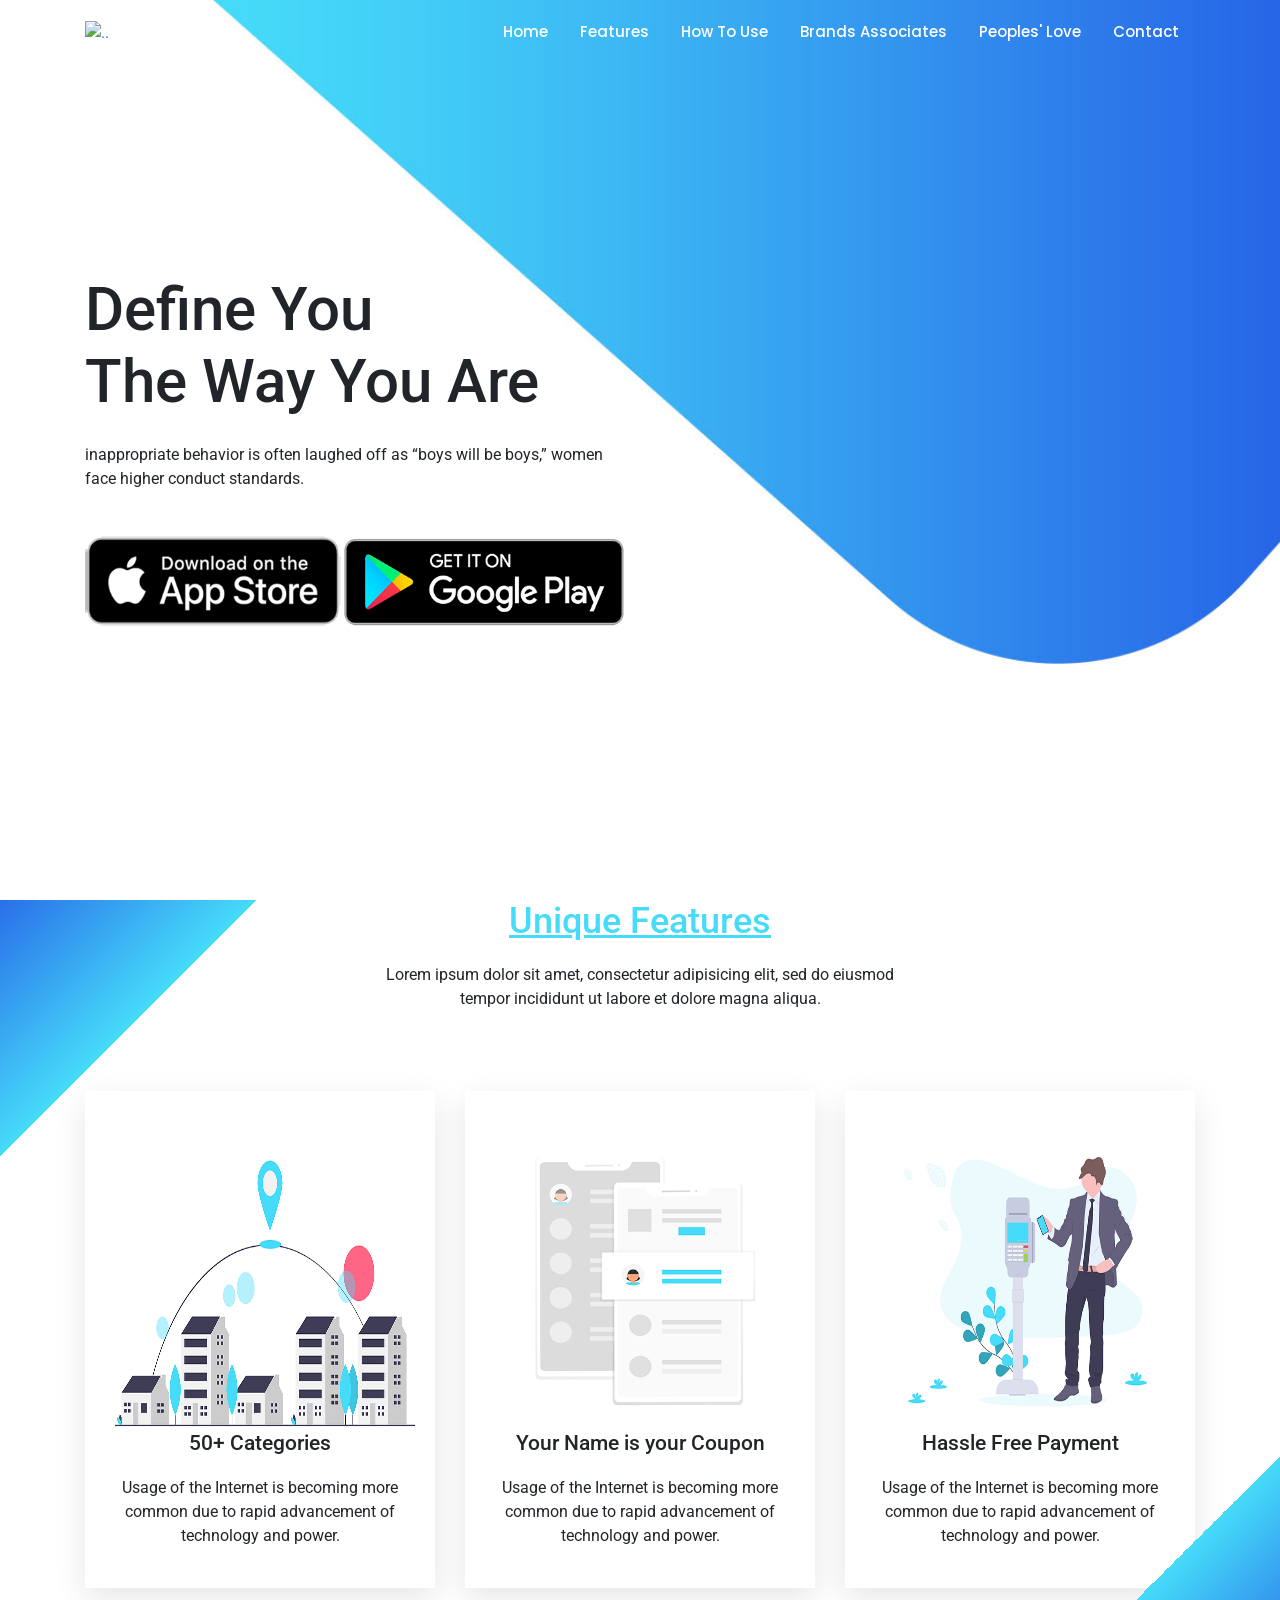
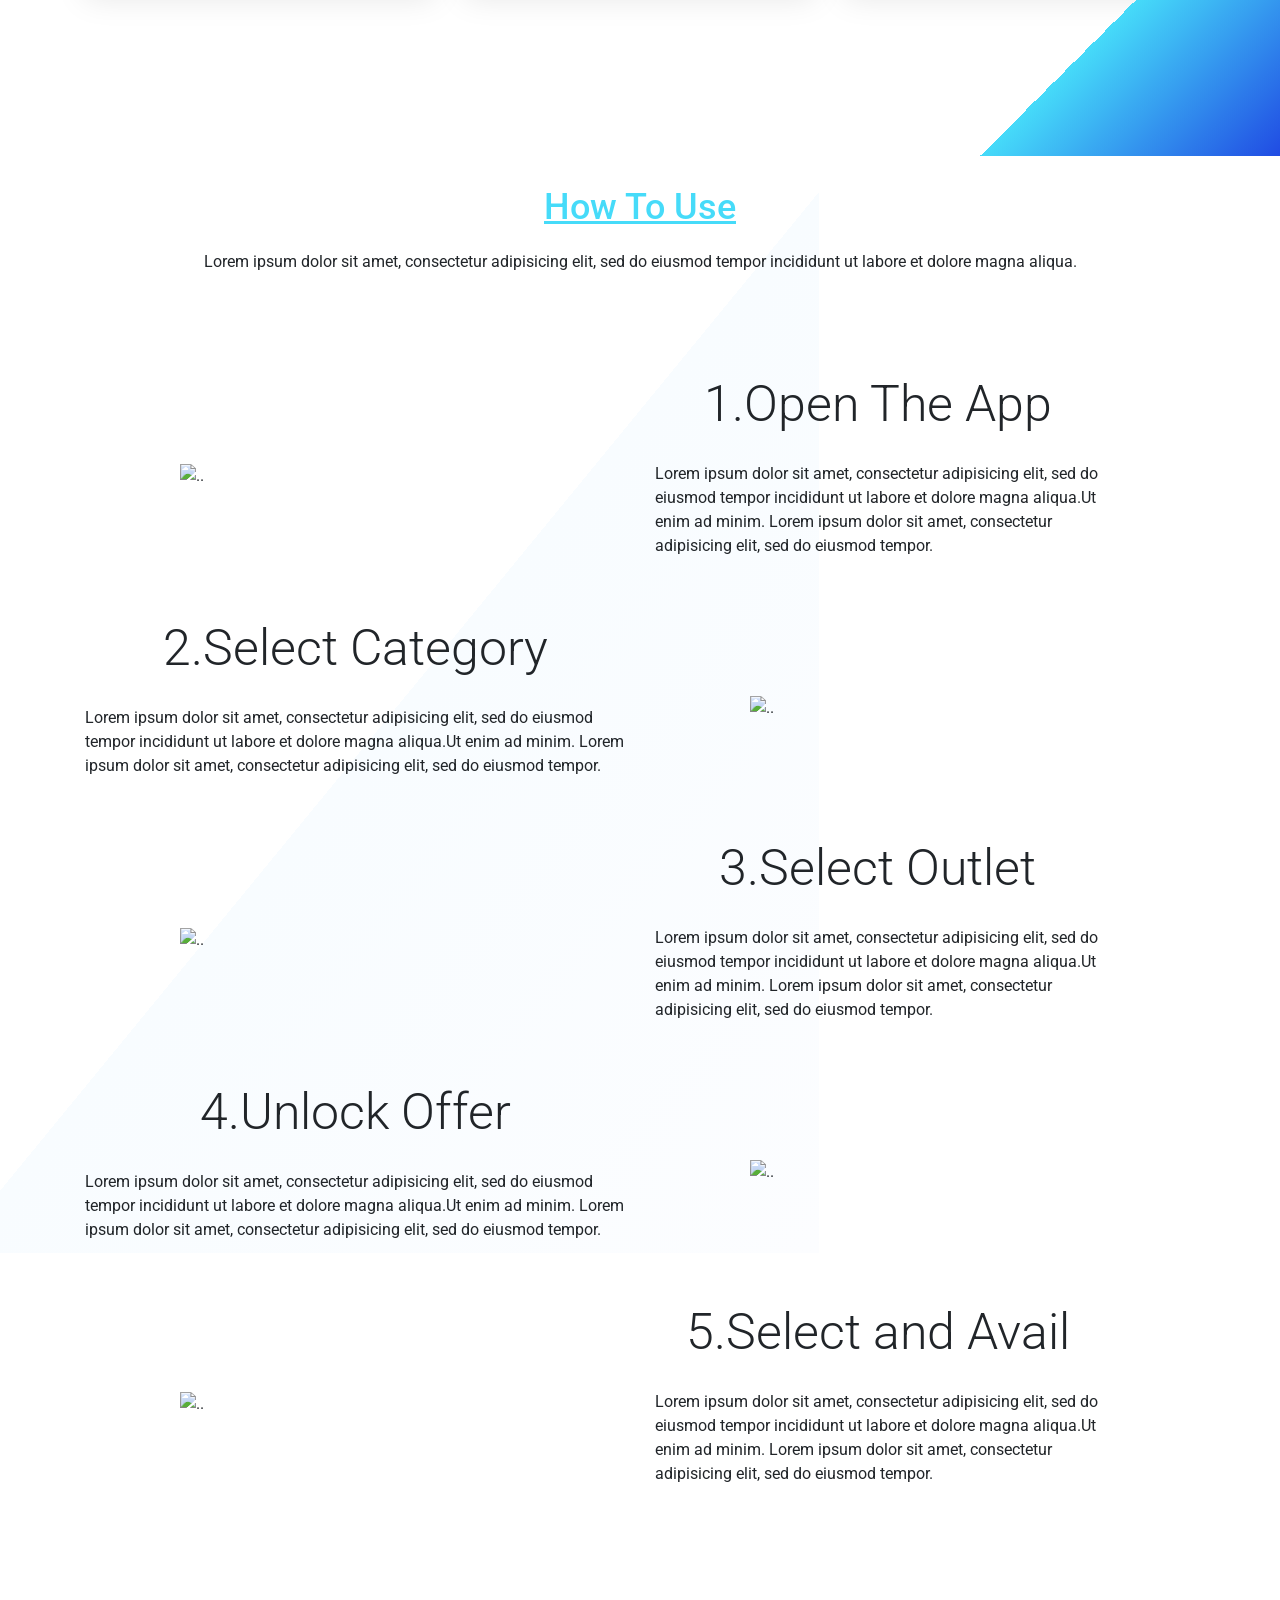
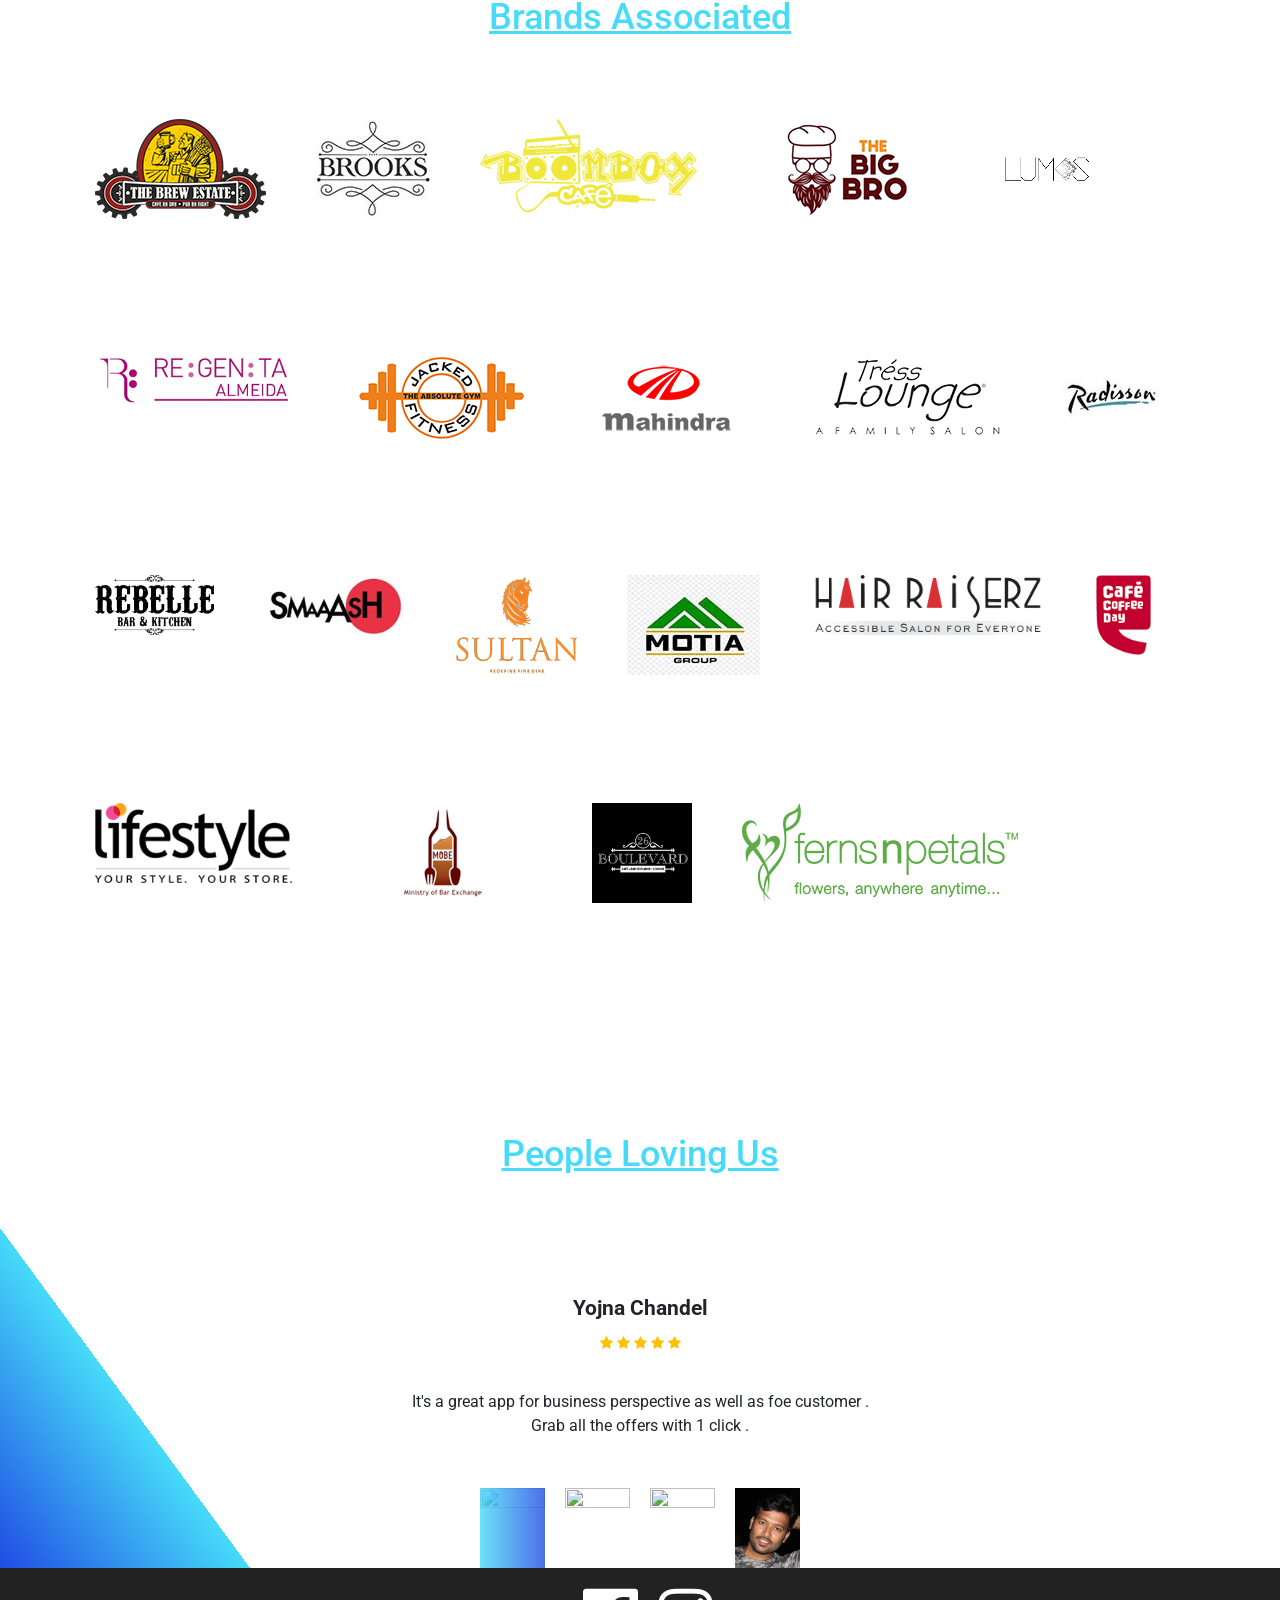
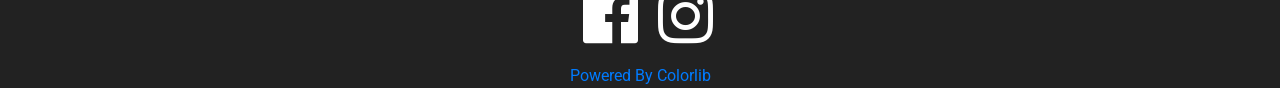
==== commit e7a31bd4: "responsiveness adjusted" ====
--- a/worthIt/index.html
+++ b/worthIt/index.html
@@ -256,30 +256,30 @@
 						</p>
 					</div>
 			<div class="row align-items-center">
-				<div class="offset-lg-1  home-about-left device-wrapper">
-                   <div class="device" data-device="iPhoneX" data-orientation="portrait" data-color="black">
+				<div class="offset-lg-1 col-lg-3 col-6 device-wrapper">
+                   <!-- <div class="device" data-device="iPhoneX" data-orientation="portrait" data-color="black">
                       <div class="screen ">
                           <img src="img/s4.jpeg" class="img-fluid" style="height: 100% ; width: 100%">
                       </div>
                   
-                   </div>
-				</div>
-				<div class="offset-lg-2 col-lg-5  home-about-right">
-					<h1 class="display-3">
-						1.Open THe App
+                   </div> -->
+                   <img src="img/openapp.png" class="img-fluid" alt="..">
+				</div>
+				<div class="offset-lg-2 col-lg-5 offset-1 col-5 home-about-right">
+					<h1 class="display-3	 text-center">
+						1.Open The App
 					</h1>
-					<p>
+					<p class="home-about-left">
 						Lorem ipsum dolor sit amet, consectetur adipisicing elit, sed do eiusmod tempor incididunt ut labore et dolore
 						magna aliqua.Ut
 						enim ad minim. Lorem ipsum dolor sit amet, consectetur adipisicing elit, sed do eiusmod tempor.
 					</p>
 				<!-- 	<a class="primary-btn text-uppercase" href="#">Get Details</a> -->
 				</div>
-				<div class="col-lg-6  home-about-right home-about-right2">
-					<h1 class="display-3">
-						2.  Select Category
+				<div class="col-lg-6 col-5 home-about-right home-about-right2">
+					<h1 class="display-4 text-center">2.Select Category
 					</h1>
-					<p>
+					<p class="home-about-left">
 						Lorem ipsum dolor sit amet, consectetur adipisicing elit, sed do eiusmod tempor incididunt ut labore et dolore
 						magna aliqua.Ut
 						enim ad minim. Lorem ipsum dolor sit amet, consectetur adipisicing elit, sed do eiusmod tempor.
@@ -309,30 +309,32 @@
 						</div>
 					</div> -->
 				</div>
-				<div class="offset-lg-1 col-lg-3   home-about-left device-wrapper">
-                   <div class="device" data-device="iPhoneX" data-orientation="portrait" data-color="black">
+				<div class="offset-lg-1 col-lg-3 offset-1 col-6 device-wrapper">
+                 <!--   <div class="device" data-device="iPhoneX" data-orientation="portrait" data-color="black">
                       <div class="screen">
                           <img src="img/s4.jpeg" style="height: 100% ; width: 100%">
                       </div>
                   
-                   </div>
-				</div>
-
-
-
-<div class="offset-lg-1   home-about-left device-wrapper">
-                   <div class="device" data-device="iPhoneX" data-orientation="portrait" data-color="black">
+                   </div> -->
+                    <img src="img/selectcategory.png" class="img-fluid" alt="..">
+				</div>
+
+
+
+<div class="offset-lg-1 col-lg-3 col-6  device-wrapper">
+                  <!--  <div class="device" data-device="iPhoneX" data-orientation="portrait" data-color="black">
                       <div class="screen">
                           <img src="img/s1.jpeg" style="height: 100% ; width: 100%">
                       </div>
                   
-                   </div>
-				</div>
-				<div class="offset-lg-2 col-lg-5  home-about-right">
-					<h1 class="display-3">
+                   </div> -->
+                     <img src="img/selectoutlet.png" class="img-fluid" alt="..">
+				</div>
+				<div class="offset-lg-2 col-lg-5 offset-1 col-5 home-about-right">
+					<h1 class="display-3 text-center">
 						3.Select Outlet
 					</h1>
-					<p>
+					<p class="home-about-left">
 						Lorem ipsum dolor sit amet, consectetur adipisicing elit, sed do eiusmod tempor incididunt ut labore et dolore
 						magna aliqua.Ut
 						enim ad minim. Lorem ipsum dolor sit amet, consectetur adipisicing elit, sed do eiusmod tempor.
@@ -341,11 +343,11 @@
 				</div>
 
 
-				<div class="col-lg-6  home-about-right home-about-right2">
-					<h1 class="display-3">
+				<div class="col-lg-6 col-5 home-about-right home-about-right2">
+					<h1 class="display-4 text-center">
 						4.Unlock Offer
 					</h1>
-					<p>
+					<p class="home-about-left">
 						Lorem ipsum dolor sit amet, consectetur adipisicing elit, sed do eiusmod tempor incididunt ut labore et dolore
 						magna aliqua.Ut
 						enim ad minim. Lorem ipsum dolor sit amet, consectetur adipisicing elit, sed do eiusmod tempor.
@@ -375,33 +377,36 @@
 						</div>
 					</div> -->
 				</div>
-				<div class="offset-lg-1 col-lg-3  home-about-left device-wrapper">
-                   <div class="device" data-device="iPhoneX" data-orientation="portrait" data-color="black">
+				<div class="offset-lg-1 col-lg-3 offset-1 col-6  device-wrapper">
+                   <!-- <div class="device" data-device="iPhoneX" data-orientation="portrait" data-color="black">
                       <div class="screen">
                           <img src="img/s3.jpeg"     style="height: 100% ; width: 100%">
                       </div>
                   
-                   </div>
-				</div>
-
-
-
-
-<div class="offset-lg-1 col-lg-3  home-about-left device-wrapper">
-                   <div class="device" data-device="iPhoneX" data-orientation="portrait" data-color="black">
+                   </div> -->
+                    <img src="img/selectoutlet.png" class="img-fluid" alt="..">
+
+				</div>
+
+
+
+
+<div class="offset-lg-1 col-lg-3 col-6 device-wrapper">
+                  <!--  <div class="device" data-device="iPhoneX" data-orientation="portrait" data-color="black">
                       <div class="screen">
                           <img src="img/s2.jpeg" style="height: 100% ; width: 100%">
                       </div>
                   
-                   </div>
+                   </div> -->
+                    <img src="img/selectandavail.png" class="img-fluid" alt="..">
 				</div>
 			
 
-				<div class="offset-lg-2 col-lg-5  home-about-right">
-					<h1 class="display-3">
+				<div class="offset-lg-2 col-lg-5 offset-1 col-5 home-about-right">
+					<h1 class="display-3 text-center">
 						5.Select and Avail
 					</h1>
-					<p>
+					<p class="home-about-left">
 						Lorem ipsum dolor sit amet, consectetur adipisicing elit, sed do eiusmod tempor incididunt ut labore et dolore
 						magna aliqua.Ut
 						enim ad minim. Lorem ipsum dolor sit amet, consectetur adipisicing elit, sed do eiusmod tempor.
@@ -670,7 +675,7 @@
 				<div class="item ">
 					<div class="testi-item">
 					
-						<h4>Saurabh Bansal</h4>
+						<h4>Vinayak Singla</h4>
 						<ul class="list">
 							<li><a href="#"><i class="fa fa-star"></i></a></li>
 							<li><a href="#"><i class="fa fa-star"></i></a></li>
--- a/worthIt/css/main.css
+++ b/worthIt/css/main.css
@@ -1977,11 +1977,13 @@
     .home-about-left  {
       display: none; } }
 
-.home-about-right h1 {
-  padding: 20px 0; }
+.home-about-right h1 
+{
+  padding: 20px 0;
+  font-size: 50px; }
   @media (max-width: 413px) {
     .home-about-right h1 {
-      font-size: 30px; }
+      font-size: 25px; }
       .home-about-right h1 br {
         display: none; } }
 .home-about-right p {
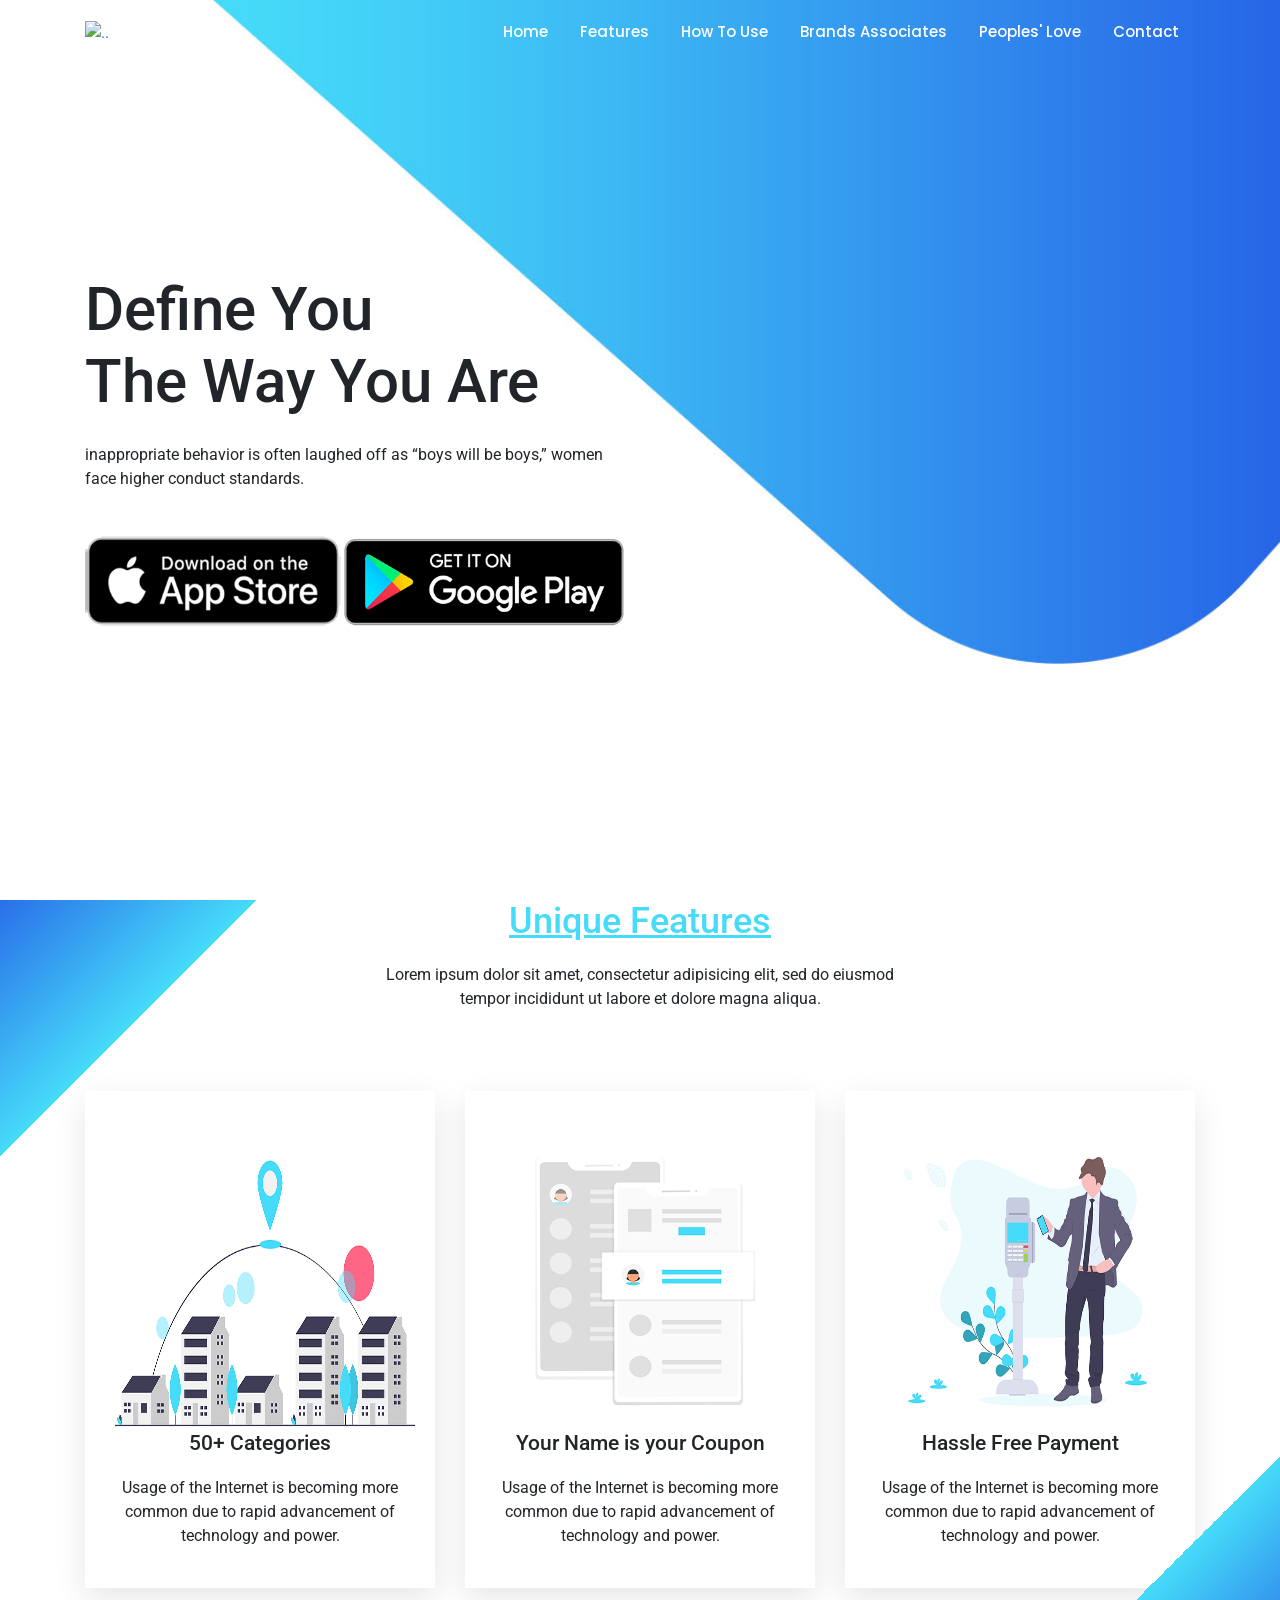
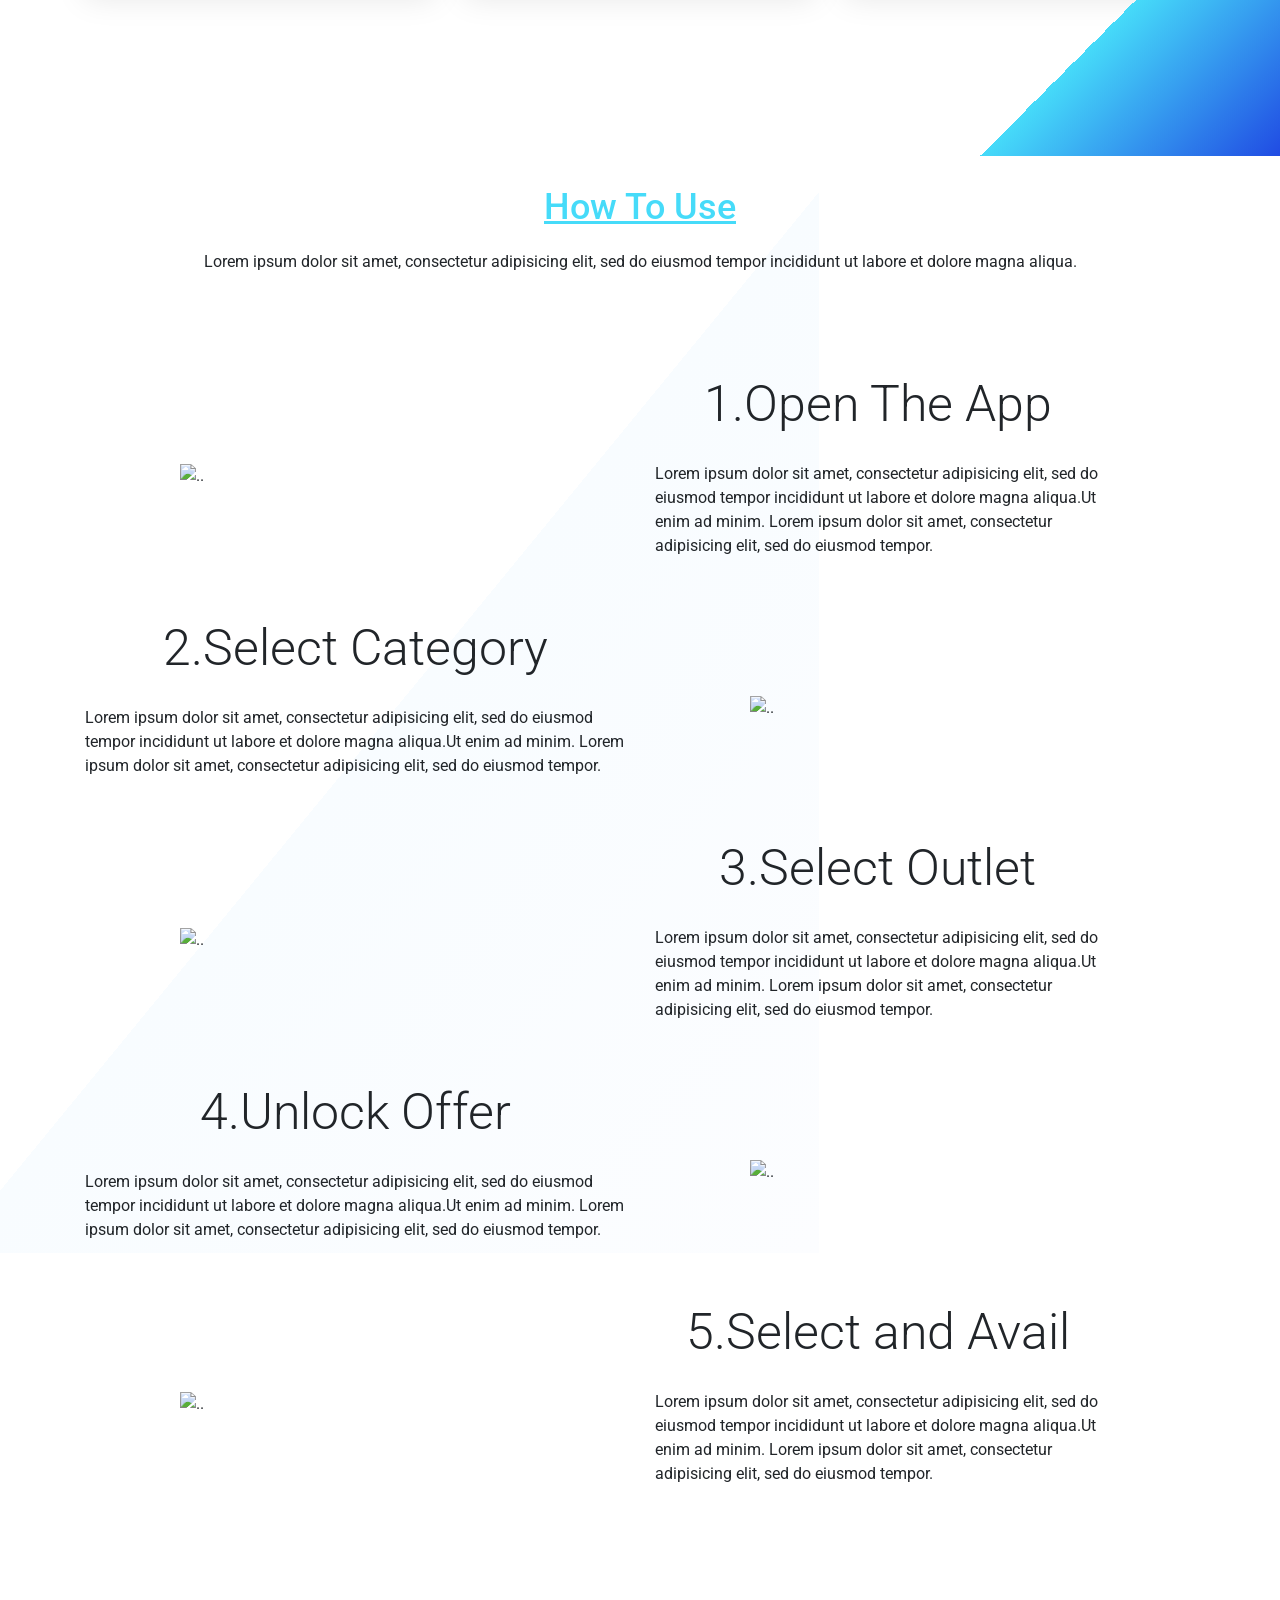
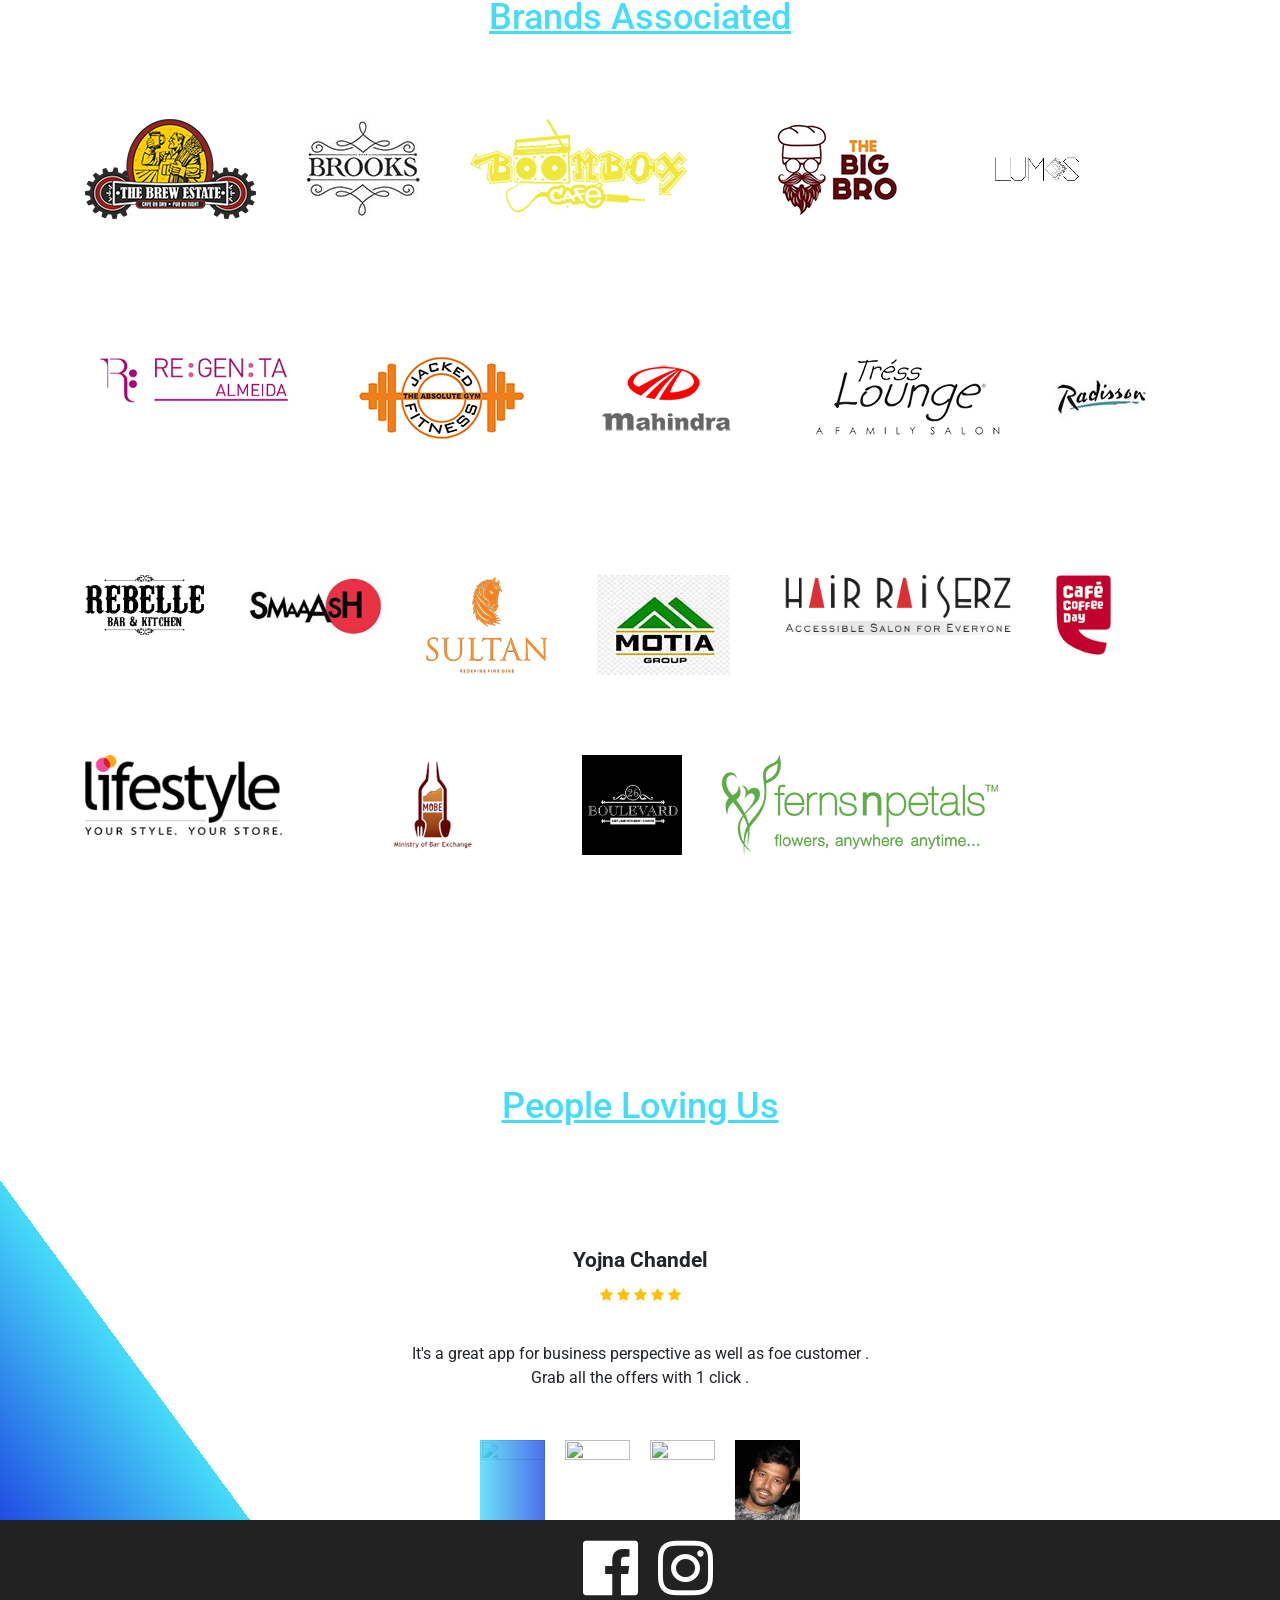
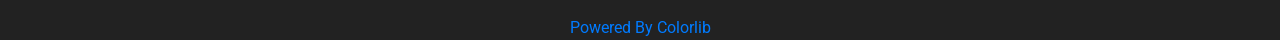
==== commit cf2407e3: "logos responsive" ====
--- a/worthIt/index.html
+++ b/worthIt/index.html
@@ -521,13 +521,13 @@
 
 <div class="container">
 <div class="row ">
-	<div class="col-auto col-lg-auto mb-5 zoomin">
+	<div class="offset-lg-0 col-lg-auto  offset-1 col-auto mb-5 zoomin">
 		<img src="img/BrewEstate-1.png" style="height: 100px " >
 	</div>
 	<div class="col-auto col-lg-auto zoomin">
 		<img src="img/brookss.jpg" style="height: 100px ">
 	</div>
-	<div class="col-auto col-lg-auto zoomin">
+	<div class="col-auto col-lg-auto zoomin home-about-left">
 		<img src="img/booomlogo.png" style="height: 100px "">
 	</div>
 	<div class="col-auto col-lg-auto zoomin">
@@ -543,7 +543,7 @@
 
 
 
-	<div class="col-4 col-lg-auto mb-5	 zoomin zoomin	">
+	<div class="col-4 col-lg-auto mb-5	 zoomin	">
 		<img src="img/jackedfitnesss.png" style="height: 100px " >
 	</div>
 	
@@ -551,34 +551,34 @@
 		<img src="img/mahindra.png" style="height: 100px ">
 	</div>
 	
-	<div class="col-auto col-lg-auto zoomin zoomin">
+	<div class="col-auto col-lg-auto zoomin">
 		<img src="img/tresslounge.png" style="height: 100px">
 	</div>
-	<div class="col-auto col-lg-auto zoomin">
+	<div class=" offset-lg-0 col-lg-auto  offset-1 col-auto   zoomin">
 		<img src="img/radisson.jpg" style="height: 100px " >
 	</div>
-	<div class="col-auto col-lg-auto zoomin zoomi zoomin">
+	<div class=" offset-lg-0 col-lg-auto  offset-2 col-auto  zoomin">
 		<img src="img/rebelle.png" style="height: 60px " >
 	</div>
 	
-	<div class="col-auto col-lg-auto mb-5 zoomi zoomin">
+	<div class=" offset-lg-0 col-lg-auto  offset-1 col-auto  zoomin">
 		<img src="img/smaaashs.jpg" style="height: 60px " >
 	</div>
-	<div class="col-auto col-lg-auto zoomin">
+	<div class=" offset-lg-0 col-lg-auto  offset-1 col-auto zoomin">
 		<img src="img/sultan.png" style="height: 100px " >
 	</div>
 
-	<div class="col-auto col-lg-auto zoomin zoomin">
+	<div class="col-auto col-lg-auto  zoomin">
 		<img src="img/motia.jpg" style="height: 100px;" >
 	</div>
 
 	<div class="col-auto col-lg-auto zoomin">
 		<img src="img/hairraiserz.jpg" style="height: 60px " >
 	</div>
-	<div class="col-auto col-lg-auto zoomin">
+	<div class=" offset-lg-0 col-lg-auto  offset-2 col-auto zoomin">
 		<img src="img/ccd.png" style="height: 80px " >
 	</div>
-	<div class="col-auto col-lg-auto zoomin">
+	<div class=" offset-lg-0 col-lg-auto  offset-1 col-auto   zoomin">
 		<img src="img/lifestyle.png" style="height: 80px " >
 	</div>
 	<div class="col-auto col-lg-auto zoomin">
@@ -587,7 +587,7 @@
 	<div class="col-auto col-lg-auto zoomin">
 		<img src="img/b.jpg" style="height: 100px " >
 	</div>
-	<div class="col-auto col-lg-auto zoomin">
+	<div class=" offset-lg-0 col-lg-auto  offset-2 col-auto  zoomin">
 		<img src="img/fernsandpetals.png" style="height: 100px " >
 	</div>
 	
